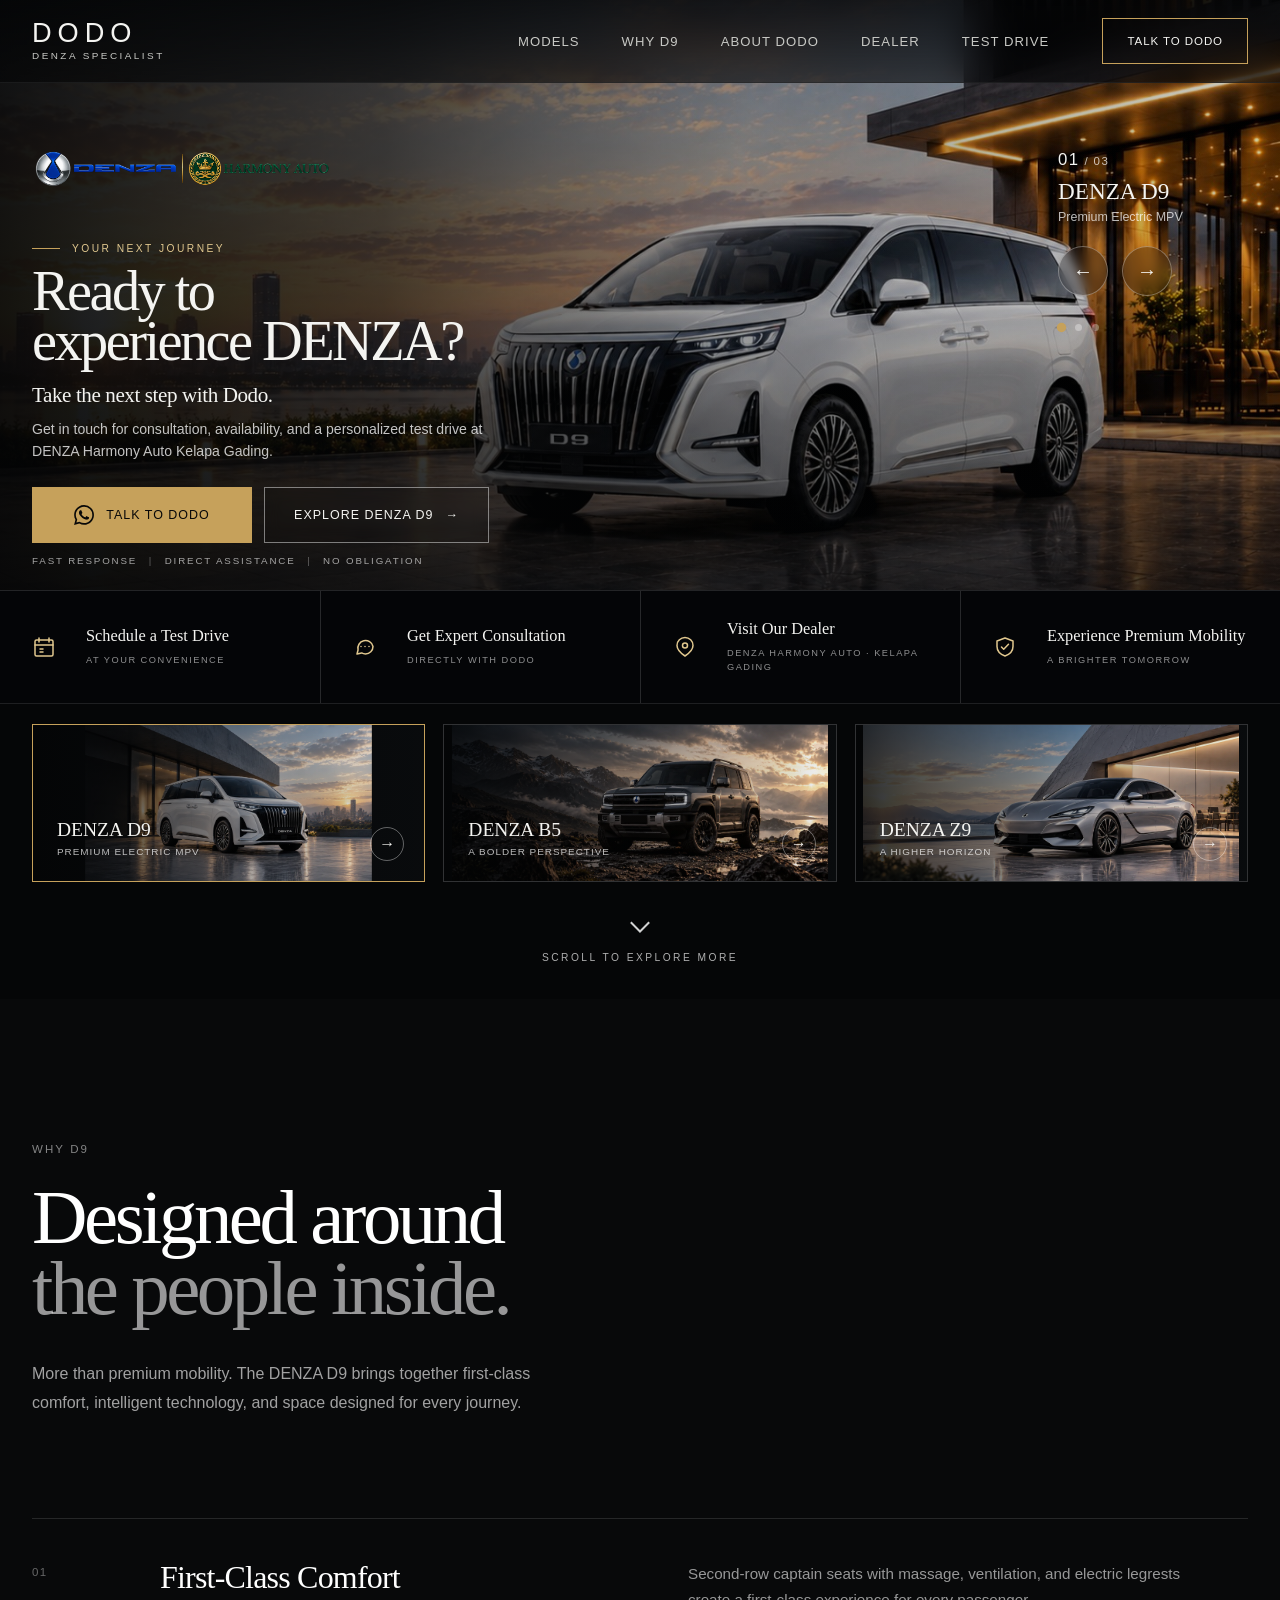
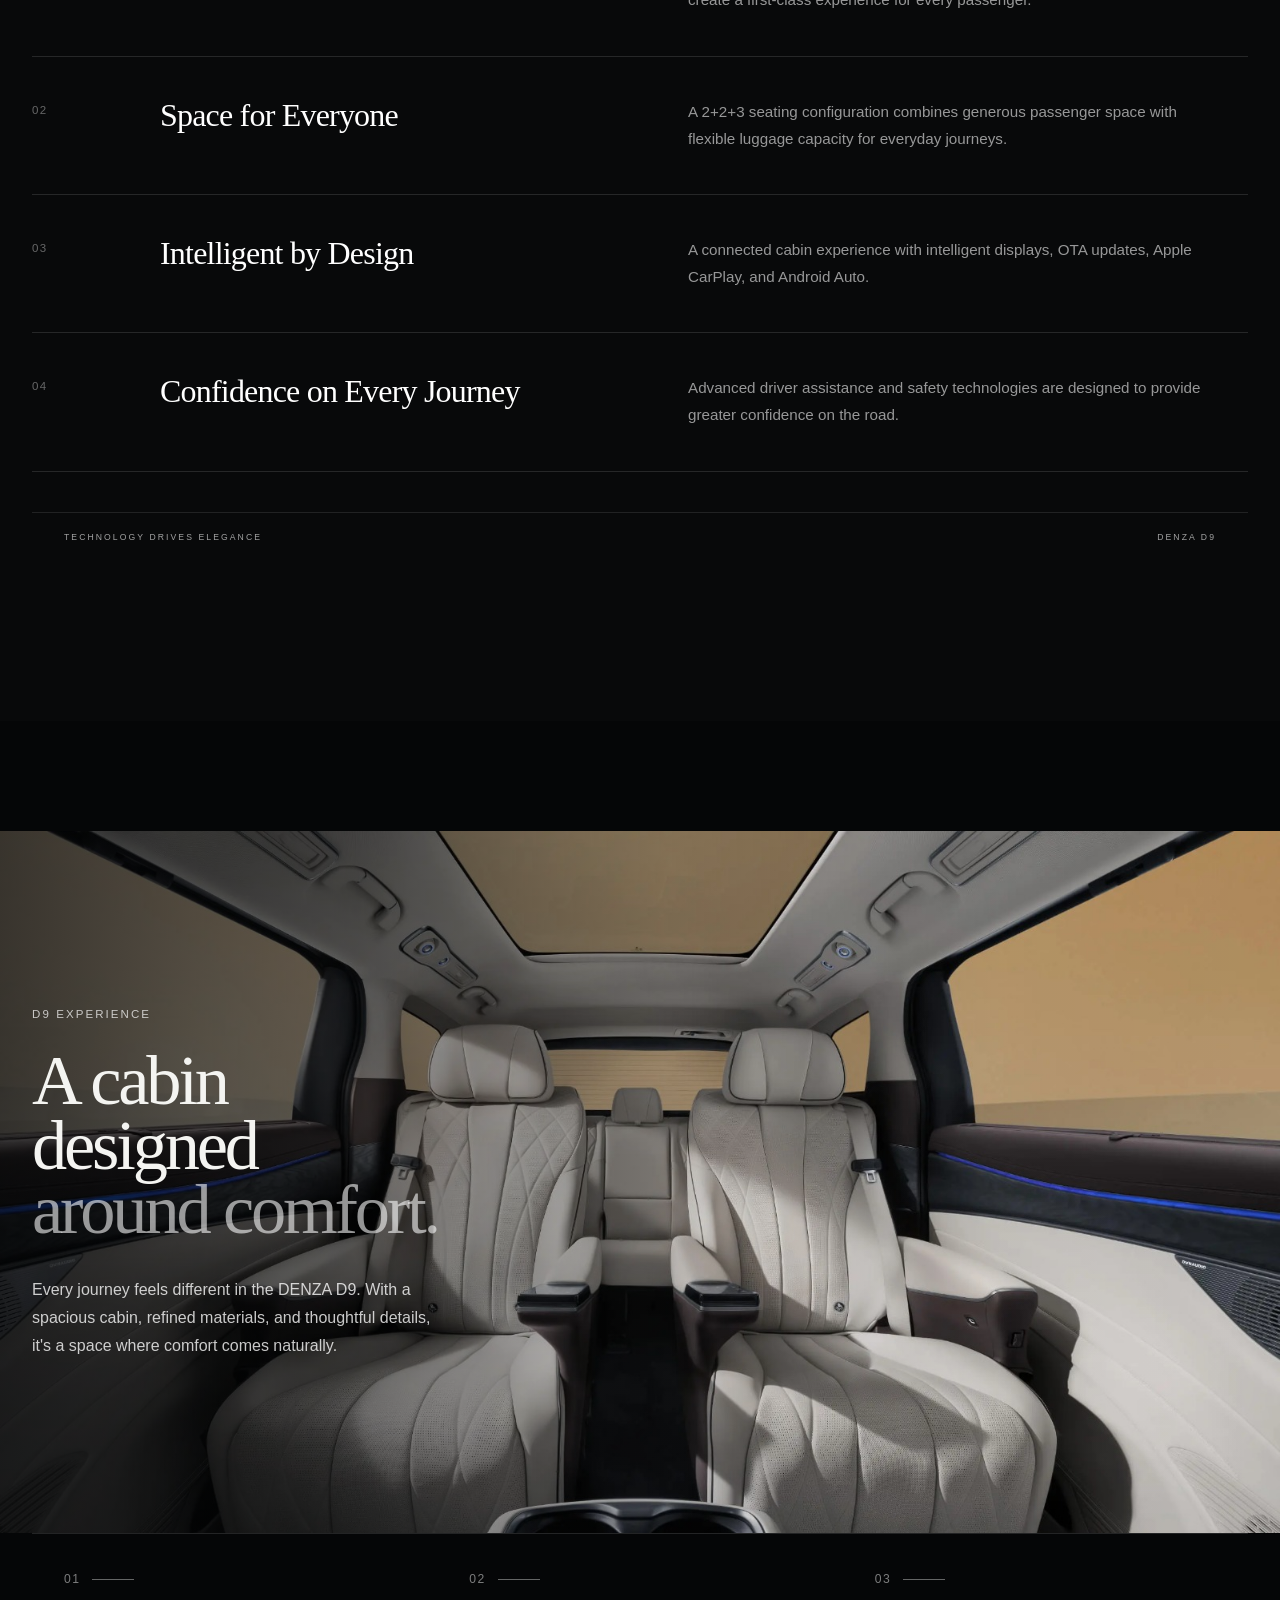
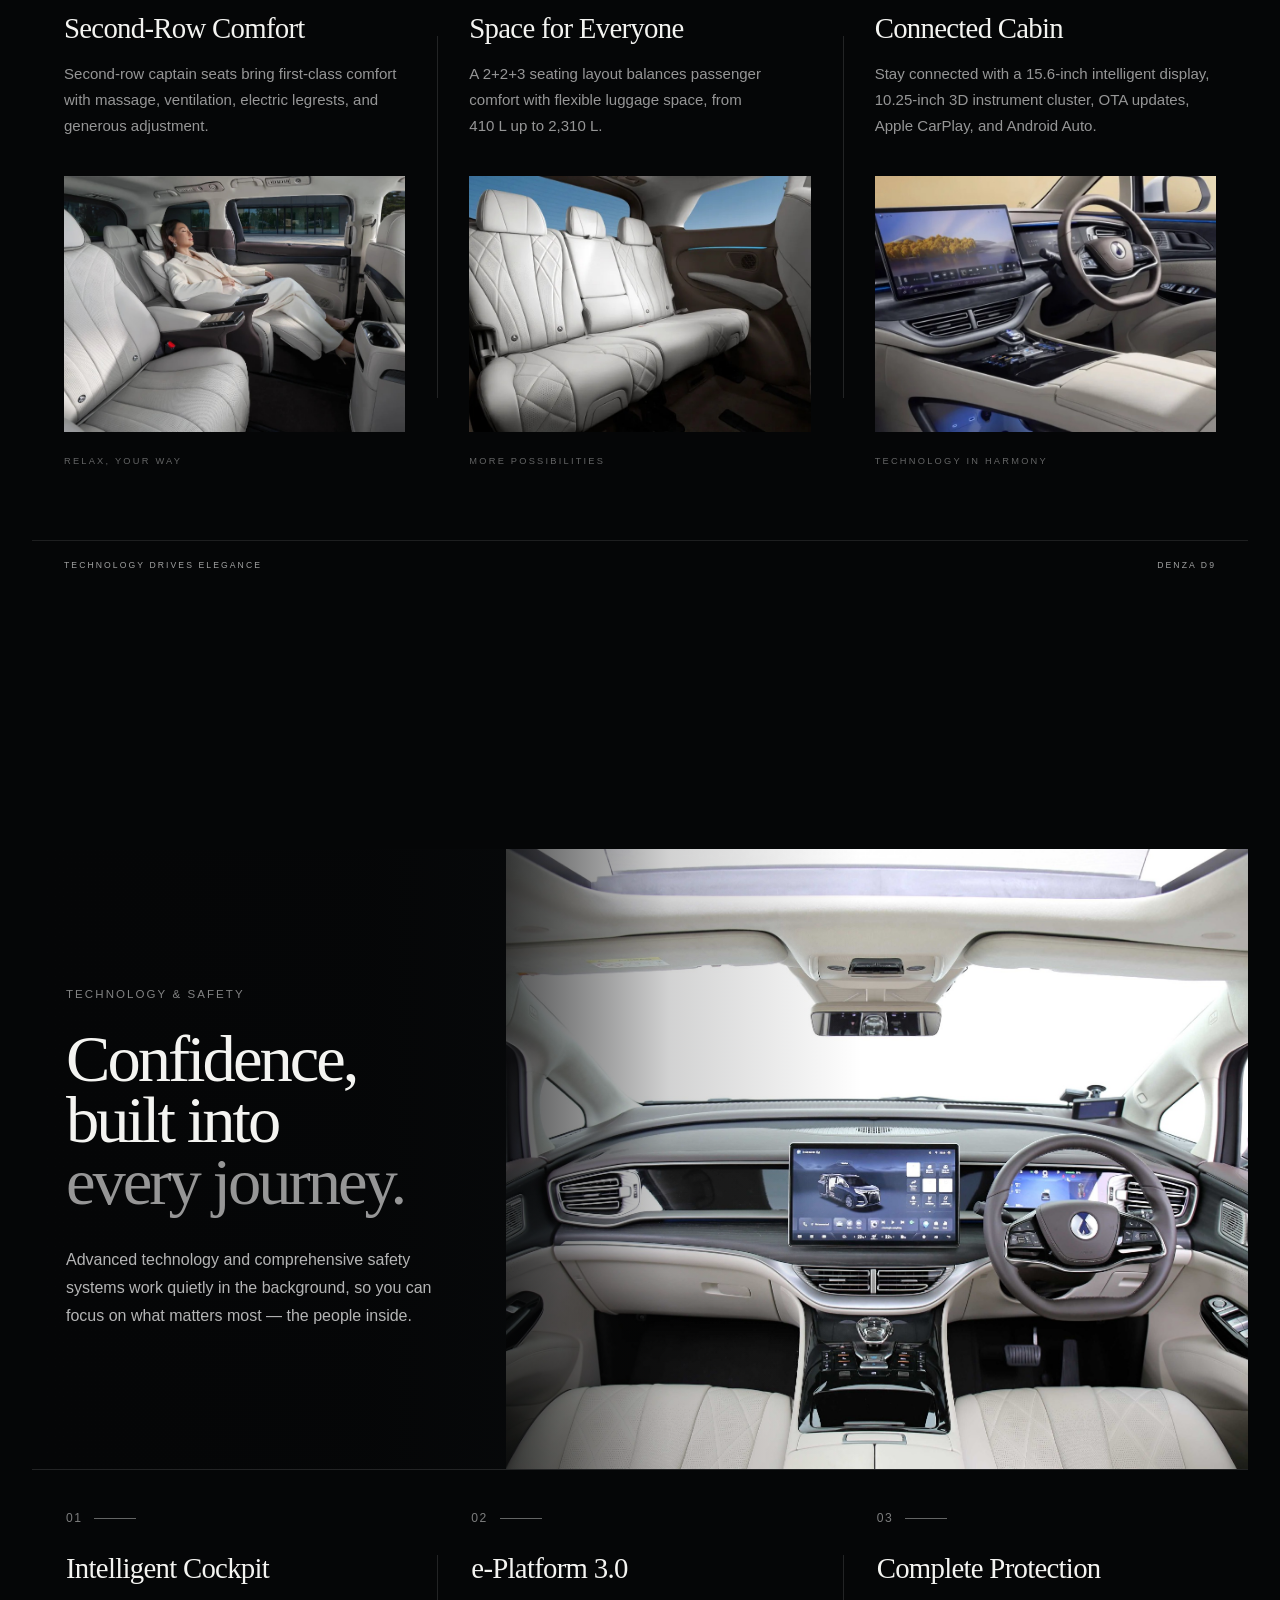
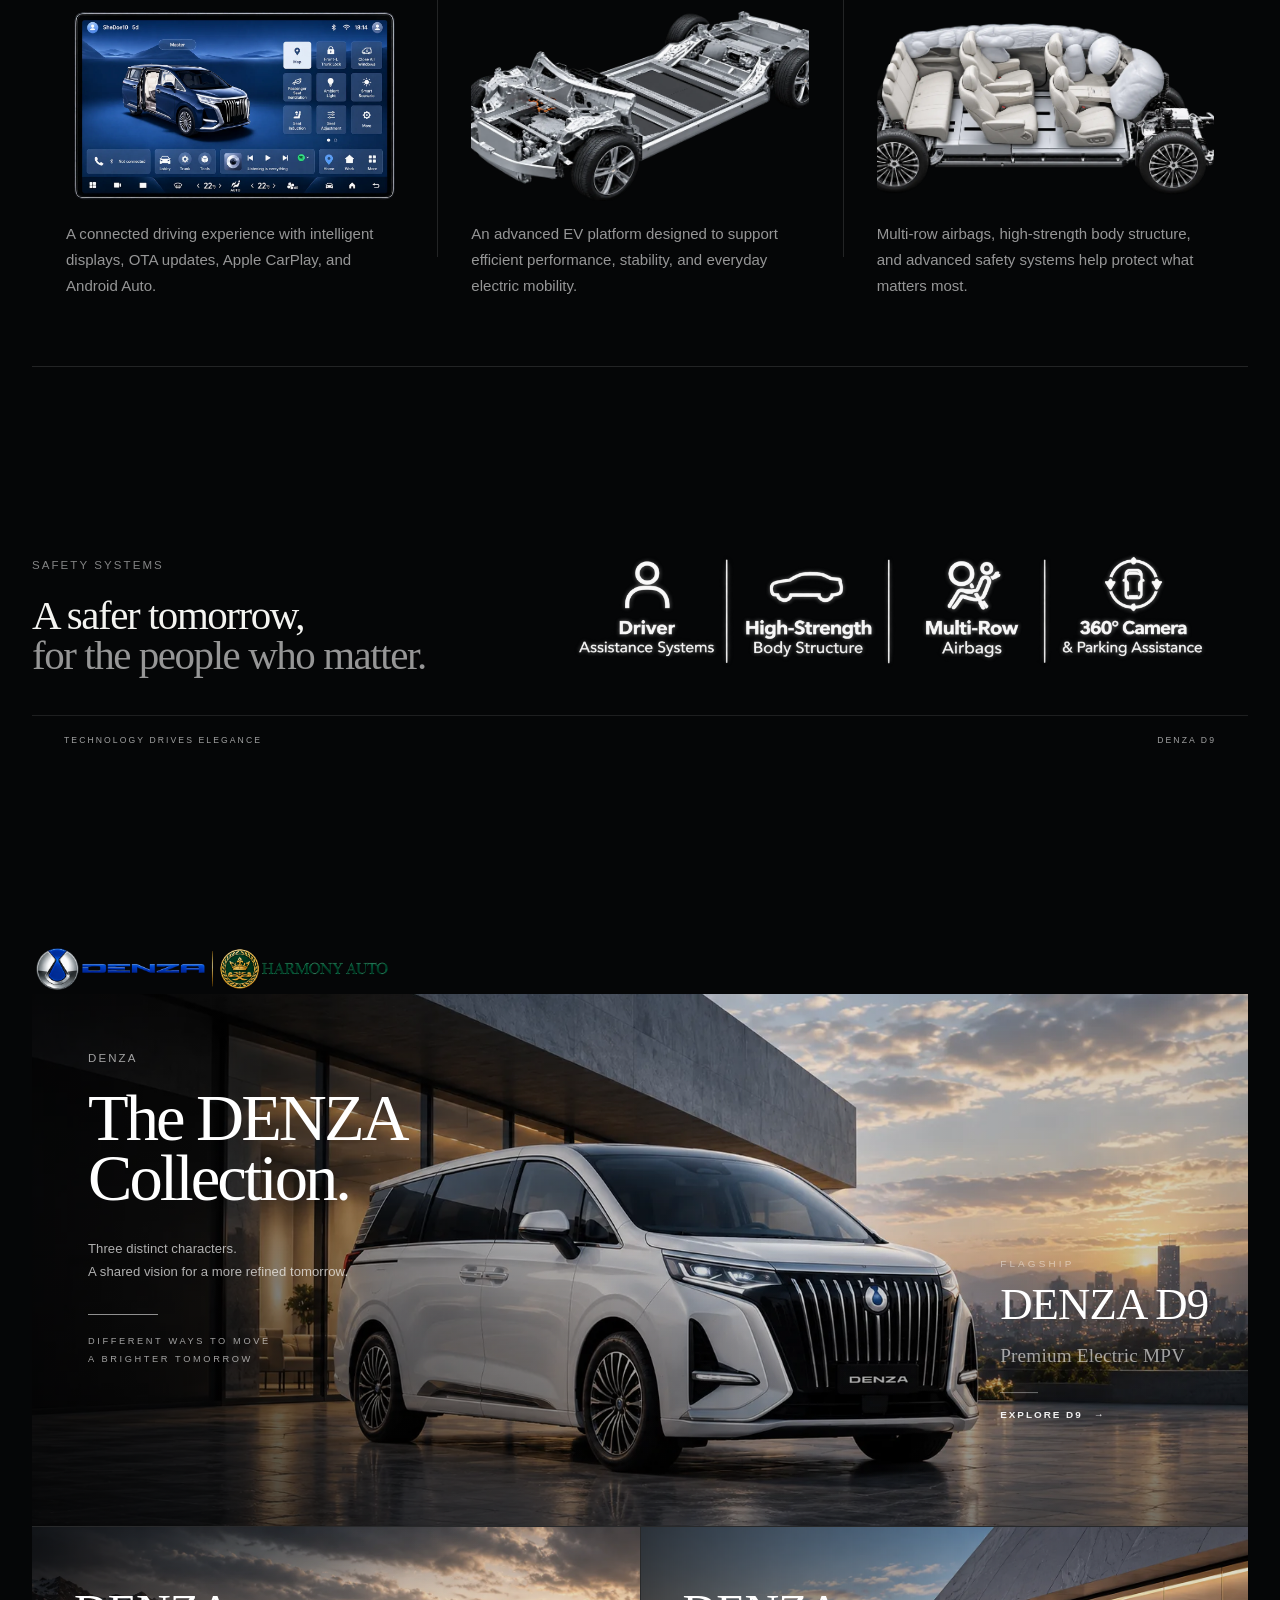
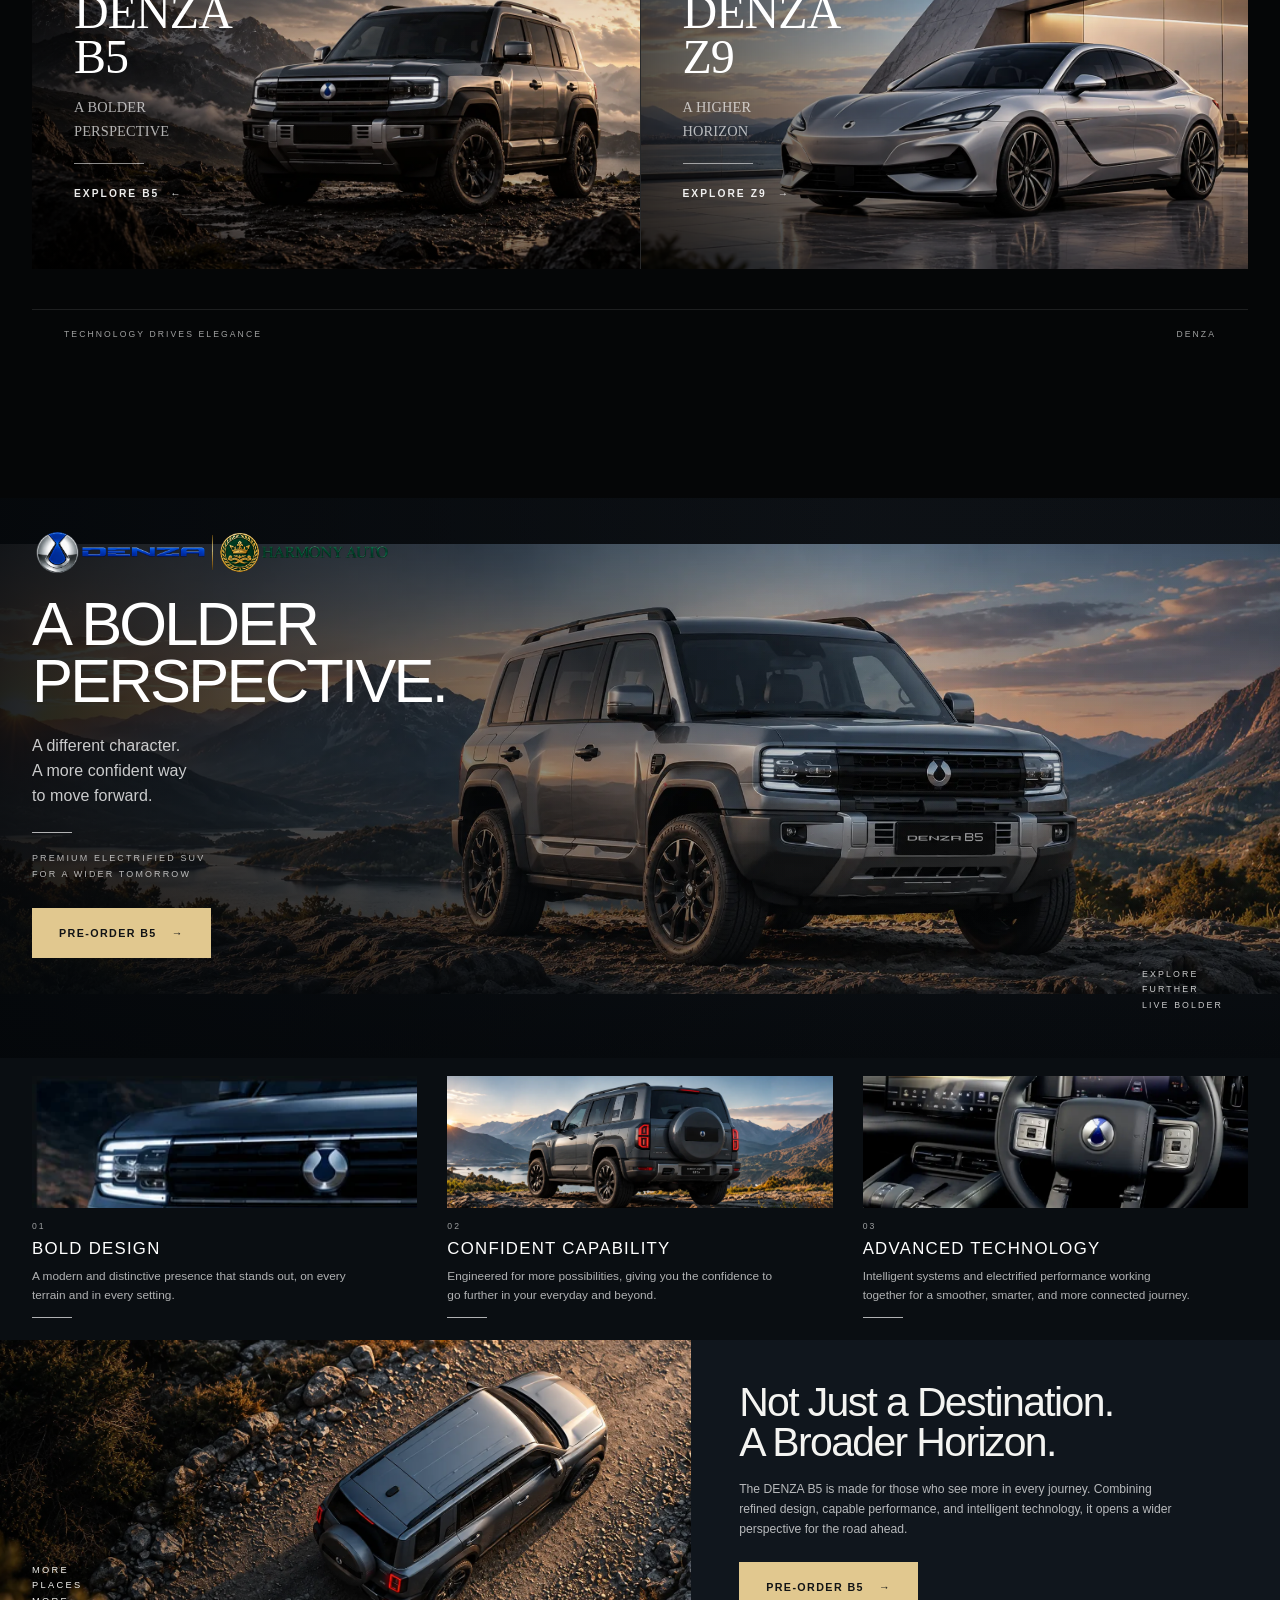
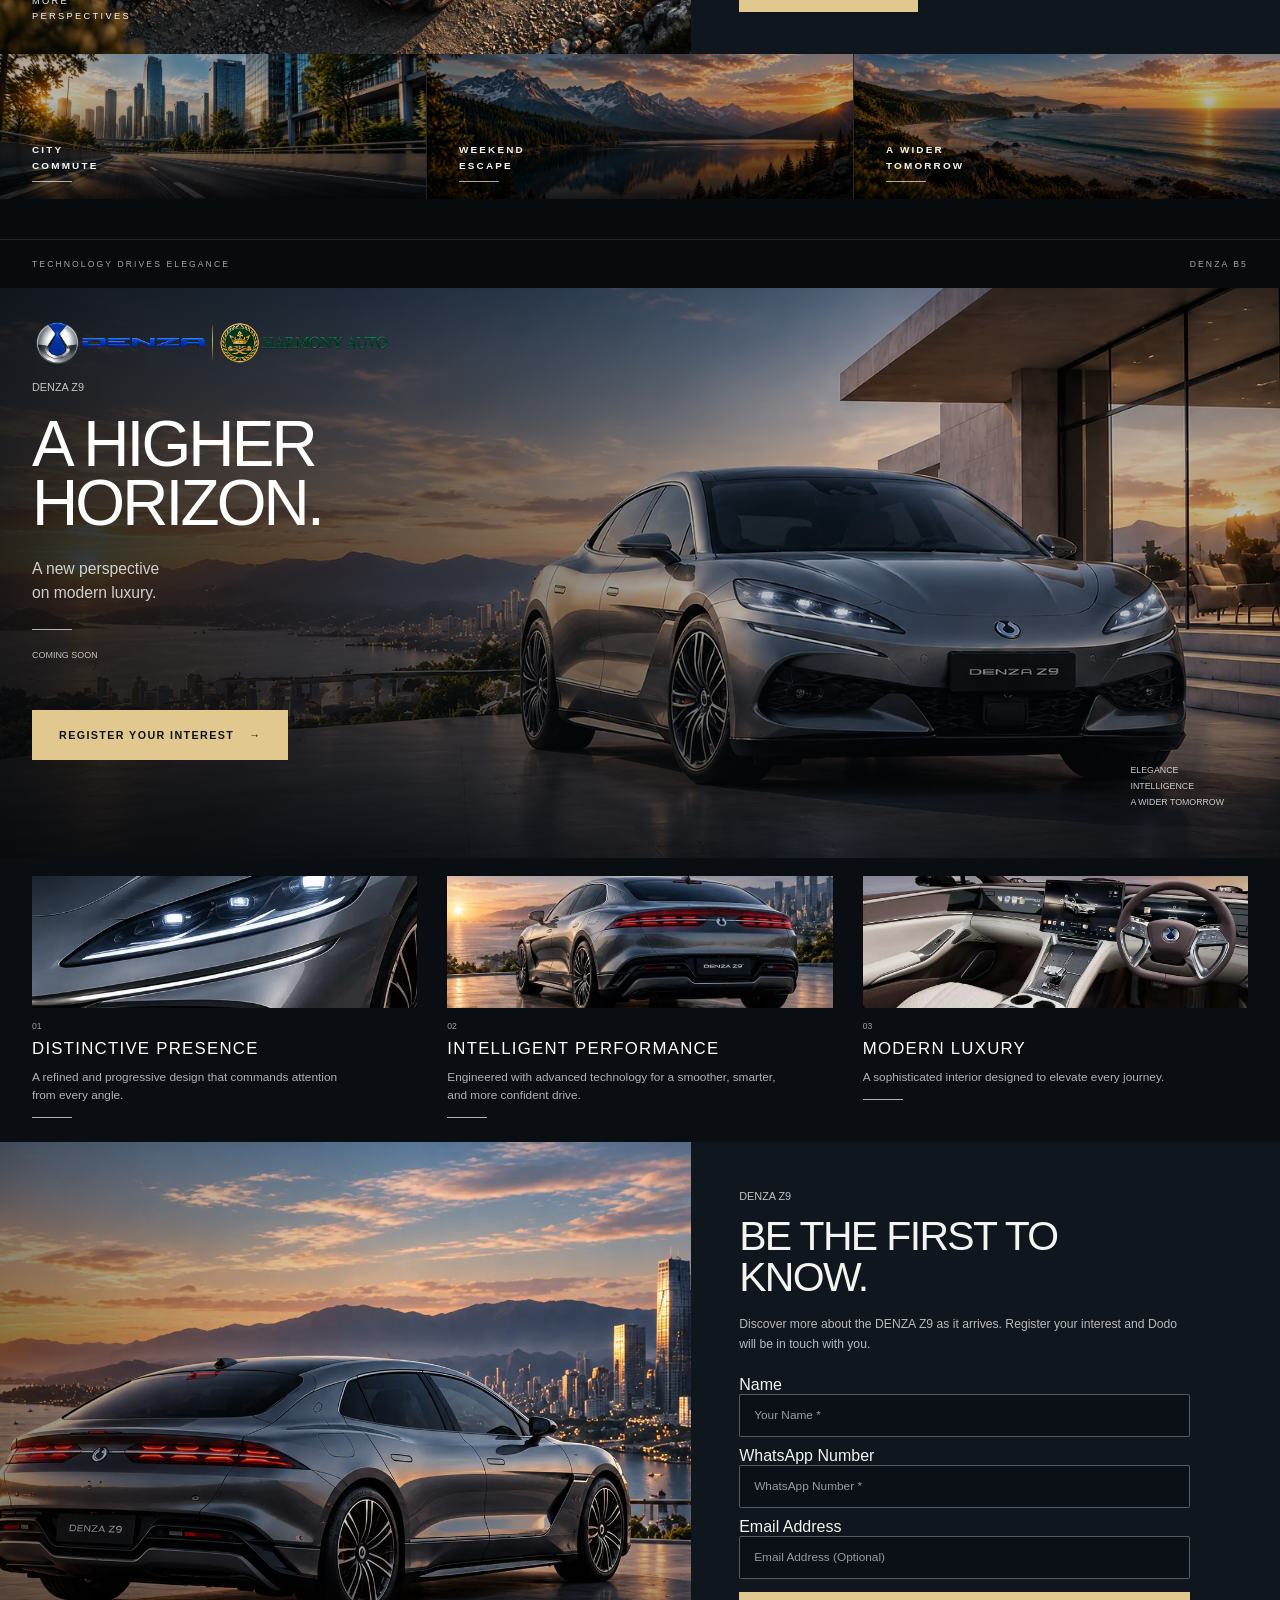
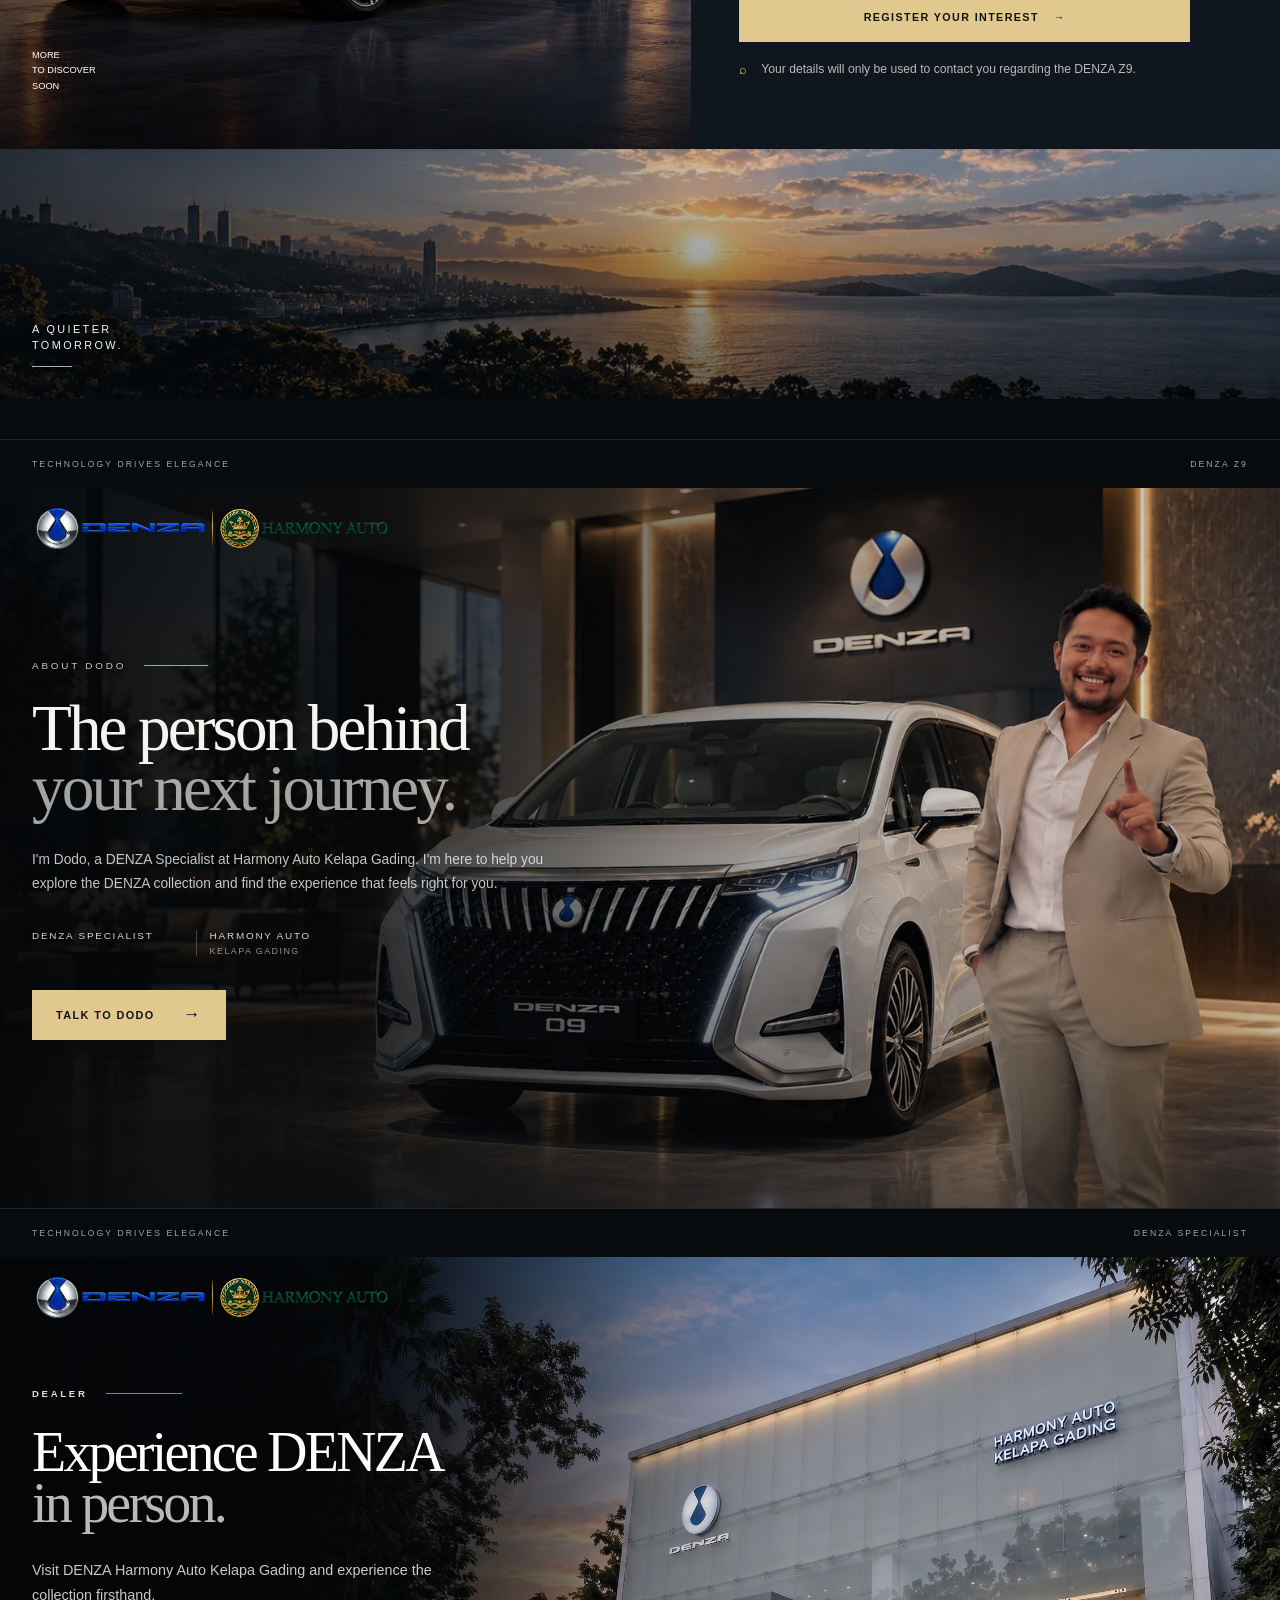
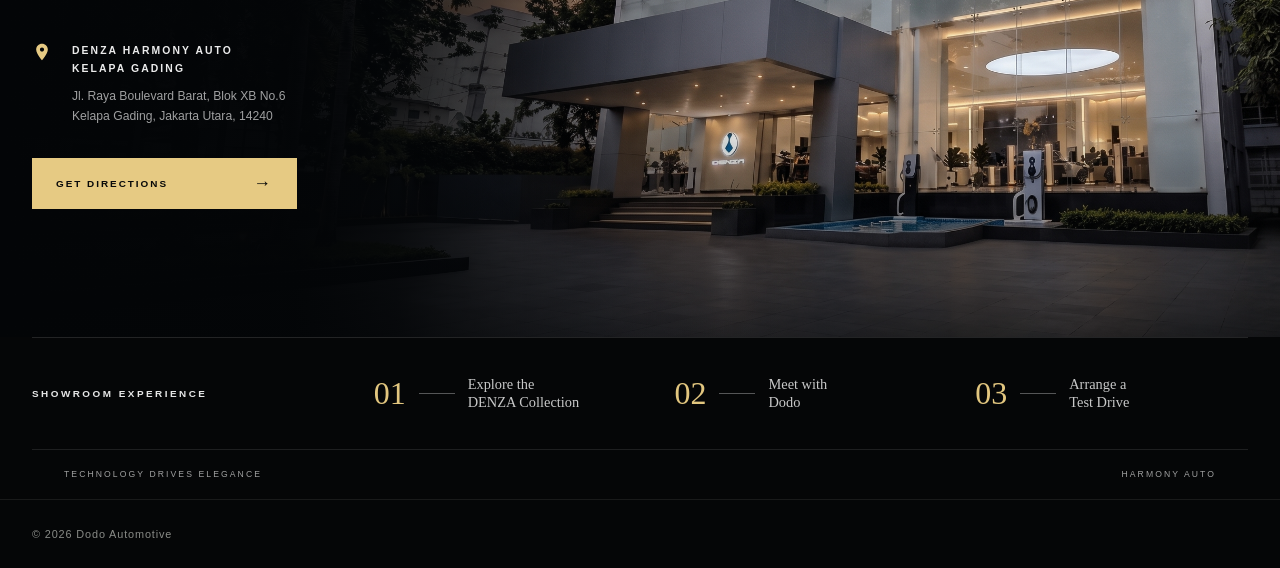
==== index.html @ 977965d4 "Initial Commit" ====
<!doctype html>
<html lang="en">
    <head>
        <meta charset="UTF-8" />
        <meta name="viewport" content="width=1200" scale="0.8" />
        <title>Dodo — DENZA Specialist</title>
        <meta
            name="description"
            content="Discover the DENZA D9 with Dodo, your DENZA specialist at Harmony Auto Kelapa Gading."
        />
        <link rel="stylesheet" href="css/style.css" />
    </head>

    <body>
        <!-- =========================================================
    HEADER
    ========================================================= -->
        <header class="site-header">
            <div class="container nav-wrapper">
                <a href="index.html" class="brand">
                    <span class="brand-name">DODO</span>
                    <span class="brand-role">DENZA SPECIALIST</span>
                </a>

                <nav class="main-nav" id="main-nav">
                    <a href="#models">Models</a>
                    <a href="#why-d9">Why D9</a>
                    <a href="#about-dodo">About Dodo</a>
                    <a href="#dealer">Dealer</a>
                    <a href="#test-drive">Test Drive</a>
                    <a href="#test-drive" class="mobile-nav-cta">Book Test Drive</a>
                </nav>

                <a
                    href="https://wa.me/6288294745477?text=Hi%20Dodo%2C%20I%27d%20like%20to%20learn%20more%20about%20DENZA."
                    class="nav-cta"
                    target="_blank"
                    rel="noopener noreferrer"
                    aria-label="Chat with Dodo on WhatsApp"
                >
                    <span class="nav-cta-label">Talk to Dodo</span>
                    <svg class="nav-cta-whatsapp" viewBox="0 0 24 24" aria-hidden="true">
                        <path
                            d="M20.52 3.48A11.87 11.87 0 0 0 12.05 0C5.5 0 .17 5.33.17 11.88c0 2.09.55 4.13 1.59 5.92L.08 24l6.35-1.66a11.87 11.87 0 0 0 5.62 1.43h.01c6.55 0 11.88-5.33 11.88-11.88 0-3.17-1.23-6.15-3.42-8.41Zm-8.47 18.25h-.01a9.86 9.86 0 0 1-5.03-1.38l-.36-.21-3.77.99 1.01-3.68-.23-.38a9.86 9.86 0 0 1-1.51-5.2C2.15 6.45 6.58 2.02 12.05 2.02c2.65 0 5.14 1.03 7.01 2.9a9.85 9.85 0 0 1 2.91 7.01c0 5.47-4.43 9.8-9.92 9.8Zm5.42-7.37c-.3-.15-1.77-.87-2.04-.97-.27-.1-.47-.15-.67.15-.2.3-.77.97-.95 1.17-.17.2-.35.22-.65.07-.3-.15-1.27-.47-2.42-1.5-.89-.79-1.49-1.76-1.66-2.06-.17-.3-.02-.46.13-.61.13-.13.3-.35.45-.52.15-.17.2-.3.3-.5.1-.2.05-.37-.02-.52-.07-.15-.67-1.62-.92-2.22-.24-.58-.49-.5-.67-.51h-.57c-.2 0-.52.07-.79.37-.27.3-1.04 1.02-1.04 2.49 0 1.47 1.07 2.89 1.22 3.09.15.2 2.1 3.21 5.08 4.5.71.31 1.27.49 1.7.63.71.23 1.36.2 1.87.12.57-.08 1.77-.72 2.02-1.42.25-.7.25-1.3.17-1.42-.07-.12-.27-.2-.57-.35Z"
                        />
                    </svg>
                </a>

                <button
                    class="nav-toggle"
                    type="button"
                    aria-label="Open navigation"
                    aria-controls="main-nav"
                    aria-expanded="false"
                >
                    <span></span>
                    <span></span>
                </button>
            </div>
        </header>

        <main>
            <!-- =========================================================
        PAGE 1 — HOMEPAGE HERO
        ========================================================= -->
            <div class="homepage">
                <section class="hero" aria-label="DENZA model showcase">
                    <div class="hero-stage">
                        <div class="hero-slides" aria-live="polite">
                            <article class="hero-slide is-active" data-model="d9">
                                <img
                                    class="hero-slide-image"
                                    src="assets/images/hero/d9-hero.jpeg"
                                    alt="DENZA D9 luxury electric MPV"
                                />
                            </article>
                            <article class="hero-slide" data-model="b5" aria-hidden="true">
                                <img
                                    class="hero-slide-image"
                                    src="assets/images/denza/lineup/b5-lineup.webp"
                                    alt="DENZA B5"
                                />
                            </article>
                            <article class="hero-slide" data-model="z9" aria-hidden="true">
                                <img
                                    class="hero-slide-image"
                                    src="assets/images/denza/lineup/z9-lineup.webp"
                                    alt="DENZA Z9"
                                />
                            </article>
                        </div>

                        <div class="hero-overlay" aria-hidden="true"></div>

                        <div class="container hero-content">
                            <div class="hero-copy">
                                <div class="hero-brand">
                                    <img
                                        src="assets/images/hero/denza-harmony-logo.png"
                                        alt="DENZA Harmony Auto"
                                    />
                                </div>

                                <span class="hero-eyebrow">YOUR NEXT JOURNEY</span>

                                <h1>Ready to<br />experience DENZA?</h1>

                                <p class="hero-title">Take the next step with Dodo.</p>

                                <p class="hero-description">
                                    Get in touch for consultation, availability, and a personalized
                                    test drive at DENZA Harmony Auto Kelapa Gading.
                                </p>

                                <div class="hero-actions">
                                    <a
                                        href="https://wa.me/6288294745477?text=Hi%20Dodo%2C%20I%27d%20like%20to%20learn%20more%20about%20DENZA."
                                        class="button button-primary hero-talk-button"
                                        target="_blank"
                                        rel="noopener noreferrer"
                                        aria-label="Talk to Dodo on WhatsApp"
                                    >
                                        <svg
                                            class="hero-whatsapp-icon"
                                            viewBox="0 0 24 24"
                                            aria-hidden="true"
                                        >
                                            <path
                                                d="M20.52 3.48A11.87 11.87 0 0 0 12.05 0C5.5 0 .17 5.33.17 11.88c0 2.09.55 4.13 1.59 5.92L.08 24l6.35-1.66a11.87 11.87 0 0 0 5.62 1.43h.01c6.55 0 11.88-5.33 11.88-11.88 0-3.17-1.23-6.15-3.42-8.41Zm-8.47 18.25h-.01a9.86 9.86 0 0 1-5.03-1.38l-.36-.21-3.77.99 1.01-3.68-.23-.38a9.86 9.86 0 0 1-1.51-5.2C2.15 6.45 6.58 2.02 12.05 2.02c2.65 0 5.14 1.03 7.01 2.9a9.85 9.85 0 0 1 2.91 7.01c0 5.47-4.43 9.8-9.92 9.8Zm5.42-7.37c-.3-.15-1.77-.87-2.04-.97-.27-.1-.47-.15-.67.15-.2.3-.77.97-.95 1.17-.17.2-.35.22-.65.07-.3-.15-1.27-.47-2.42-1.5-.89-.79-1.49-1.76-1.66-2.06-.17-.3-.02-.46.13-.61.13-.13.3-.35.45-.52.15-.17.2-.3.3-.5.1-.2.05-.37-.02-.52-.07-.15-.67-1.62-.92-2.22-.24-.58-.49-.5-.67-.51h-.57c-.2 0-.52.07-.79.37-.27.3-1.04 1.02-1.04 2.49 0 1.47 1.07 2.89 1.22 3.09.15.2 2.1 3.21 5.08 4.5.71.31 1.27.49 1.7.63.71.23 1.36.2 1.87.12.57-.08 1.77-.72 2.02-1.42.25-.7.25-1.3.17-1.42-.07-.12-.27-.2-.57-.35Z"
                                            />
                                        </svg>
                                        <span>TALK TO DODO</span>
                                    </a>

                                    <a
                                        class="button button-secondary hero-explore-button"
                                        href="#d9-experience"
                                    >
                                        <span>EXPLORE DENZA D9</span>
                                        <span aria-hidden="true">→</span>
                                    </a>
                                </div>

                                <p class="hero-microcopy">
                                    FAST RESPONSE <span>|</span> DIRECT ASSISTANCE <span>|</span> NO
                                    OBLIGATION
                                </p>
                            </div>

                            <div class="hero-model-control">
                                <div class="hero-model-meta">
                                    <span class="hero-model-number">01</span>
                                    <span>/ 03</span>
                                </div>
                                <strong class="hero-model-name">DENZA D9</strong>
                                <span class="hero-model-positioning">Premium Electric MPV</span>

                                <div class="hero-arrow-controls">
                                    <button
                                        class="hero-arrow hero-prev"
                                        type="button"
                                        aria-label="Previous DENZA model"
                                    >
                                        ←
                                    </button>
                                    <button
                                        class="hero-arrow hero-next"
                                        type="button"
                                        aria-label="Next DENZA model"
                                    >
                                        →
                                    </button>
                                </div>

                                <div
                                    class="hero-pagination"
                                    role="tablist"
                                    aria-label="DENZA models"
                                >
                                    <button
                                        class="hero-dot is-active"
                                        type="button"
                                        role="tab"
                                        aria-label="Show DENZA D9"
                                        aria-selected="true"
                                    ></button>
                                    <button
                                        class="hero-dot"
                                        type="button"
                                        role="tab"
                                        aria-label="Show DENZA B5"
                                        aria-selected="false"
                                    ></button>
                                    <button
                                        class="hero-dot"
                                        type="button"
                                        role="tab"
                                        aria-label="Show DENZA Z9"
                                        aria-selected="false"
                                    ></button>
                                </div>
                            </div>
                        </div>
                    </div>

                    <div class="hero-feature-strip">
                        <a class="hero-feature" href="#test-drive">
                            <span class="hero-feature-icon" aria-hidden="true"
                                ><svg viewBox="0 0 24 24">
                                    <rect x="3" y="5" width="18" height="16" rx="1.5"></rect>
                                    <path d="M7 3v4M17 3v4M3 10h18M8 14h3M8 17h3"></path></svg
                            ></span>
                            <span class="hero-feature-copy">
                                <strong>Schedule a Test Drive</strong>
                                <small>AT YOUR CONVENIENCE</small>
                            </span>
                        </a>
                        <a class="hero-feature" href="#about-dodo">
                            <span class="hero-feature-icon" aria-hidden="true"
                                ><svg viewBox="0 0 24 24">
                                    <path
                                        d="M20 11.5a7.5 7.5 0 0 1-7.5 7.5c-1.4 0-2.72-.38-3.85-1.05L4 19l1.05-3.95A7.5 7.5 0 1 1 20 11.5Z"
                                    ></path>
                                    <path d="M8 11.5h.01M12 11.5h.01M16 11.5h.01"></path></svg
                            ></span>
                            <span class="hero-feature-copy">
                                <strong>Get Expert Consultation</strong>
                                <small>DIRECTLY WITH DODO</small>
                            </span>
                        </a>
                        <a class="hero-feature" href="#dealer">
                            <span class="hero-feature-icon" aria-hidden="true"
                                ><svg viewBox="0 0 24 24">
                                    <path
                                        d="M20 10.5c0 5.2-8 10.5-8 10.5S4 15.7 4 10.5a8 8 0 1 1 16 0Z"
                                    ></path>
                                    <circle cx="12" cy="10.5" r="2.5"></circle></svg
                            ></span>
                            <span class="hero-feature-copy">
                                <strong>Visit Our Dealer</strong>
                                <small>DENZA HARMONY AUTO · KELAPA GADING</small>
                            </span>
                        </a>
                        <a class="hero-feature" href="#models">
                            <span class="hero-feature-icon" aria-hidden="true"
                                ><svg viewBox="0 0 24 24">
                                    <path
                                        d="M12 3 20 6v5.5c0 4.5-3.1 7.7-8 9.5-4.9-1.8-8-5-8-9.5V6l8-3Z"
                                    ></path>
                                    <path d="m8.5 12 2.2 2.2 4.8-5"></path></svg
                            ></span>
                            <span class="hero-feature-copy">
                                <strong>Experience Premium Mobility</strong>
                                <small>A BRIGHTER TOMORROW</small>
                            </span>
                        </a>
                    </div>

                    <div class="container hero-model-selector" aria-label="DENZA model selector">
                        <button
                            class="hero-model-card hero-model-card--d9 is-active"
                            type="button"
                            data-model-target="d9"
                            aria-pressed="true"
                        >
                            <img
                                src="assets/images/denza/lineup/d9-lineup.webp"
                                alt="DENZA D9"
                                loading="eager"
                            />
                            <span class="hero-model-card-copy">
                                <strong>DENZA D9</strong>
                                <small>Premium Electric MPV</small>
                            </span>
                            <span class="hero-model-card-arrow" aria-hidden="true">→</span>
                        </button>
                        <button
                            class="hero-model-card hero-model-card--b5"
                            type="button"
                            data-model-target="b5"
                            aria-pressed="false"
                        >
                            <img
                                src="assets/images/denza/lineup/b5-lineup.webp"
                                alt="DENZA B5"
                                loading="eager"
                            />
                            <span class="hero-model-card-copy">
                                <strong>DENZA B5</strong>
                                <small>A Bolder Perspective</small>
                            </span>
                            <span class="hero-model-card-arrow" aria-hidden="true">→</span>
                        </button>
                        <button
                            class="hero-model-card hero-model-card--z9"
                            type="button"
                            data-model-target="z9"
                            aria-pressed="false"
                        >
                            <img
                                src="assets/images/denza/lineup/z9-lineup.webp"
                                alt="DENZA Z9"
                                loading="eager"
                            />
                            <span class="hero-model-card-copy">
                                <strong>DENZA Z9</strong>
                                <small>A Higher Horizon</small>
                            </span>
                            <span class="hero-model-card-arrow" aria-hidden="true">→</span>
                        </button>
                    </div>

                    <a
                        href="#models"
                        class="scroll-indicator hero-scroll-indicator"
                        aria-label="Scroll to DENZA models"
                    >
                        <span class="scroll-icon"></span>
                        <span>SCROLL TO EXPLORE MORE</span>
                    </a>
                </section>

                <!-- =========================================================
        PAGE 2 — EXISTING CONTENT BEGINS HERE
        DO NOT MODIFY
        ========================================================= -->
            </div>

            <!-- =========================================================
        WHY D9 SECTION
        ========================================================= -->
            <section class="why-d9-section" id="why-d9">
                <div class="container">
                    <div class="why-d9-intro">
                        <span class="section-eyebrow">WHY D9</span>
                        <h2>
                            Designed around
                            <span>the people inside.</span>
                        </h2>
                        <p>
                            More than premium mobility. The DENZA D9 brings together first-class
                            comfort, intelligent technology, and space designed for every journey.
                        </p>
                    </div>

                    <div class="why-d9-list">
                        <article class="why-d9-item">
                            <span class="why-d9-number">01</span>
                            <div class="why-d9-content">
                                <h3>First-Class Comfort</h3>
                                <p>
                                    Second-row captain seats with massage, ventilation, and electric
                                    legrests create a first-class experience for every passenger.
                                </p>
                            </div>
                        </article>

                        <article class="why-d9-item">
                            <span class="why-d9-number">02</span>
                            <div class="why-d9-content">
                                <h3>Space for Everyone</h3>
                                <p>
                                    A 2+2+3 seating configuration combines generous passenger space
                                    with flexible luggage capacity for everyday journeys.
                                </p>
                            </div>
                        </article>

                        <article class="why-d9-item">
                            <span class="why-d9-number">03</span>
                            <div class="why-d9-content">
                                <h3>Intelligent by Design</h3>
                                <p>
                                    A connected cabin experience with intelligent displays, OTA
                                    updates, Apple CarPlay, and Android Auto.
                                </p>
                            </div>
                        </article>

                        <article class="why-d9-item">
                            <span class="why-d9-number">04</span>
                            <div class="why-d9-content">
                                <h3>Confidence on Every Journey</h3>
                                <p>
                                    Advanced driver assistance and safety technologies are designed
                                    to provide greater confidence on the road.
                                </p>
                            </div>
                        </article>
                    </div>

                    <div class="model-footer-line">
                        <span>Technology drives elegance</span>
                        <span>DENZA D9</span>
                    </div>
                </div>
            </section>

            <!-- =========================================================
        D9 EXPERIENCE
        ========================================================= -->
            <section class="d9-experience-section" id="d9-experience">
                <div class="container">
                    <figure class="d9-experience-hero">
                        <img
                            src="assets/images/denza/d9-interior.jpg"
                            alt="DENZA D9 interior with premium second-row captain seats and panoramic roof"
                        />
                        <div class="d9-experience-hero-overlay"></div>
                        <figcaption class="d9-experience-hero-content">
                            <span class="section-eyebrow">D9 EXPERIENCE</span>
                            <h2>
                                A cabin designed
                                <span>around comfort.</span>
                            </h2>
                            <p>
                                Every journey feels different in the DENZA D9. With a spacious
                                cabin, refined materials, and thoughtful details, it's a space where
                                comfort comes naturally.
                            </p>
                        </figcaption>
                    </figure>

                    <div class="d9-experience-features">
                        <article class="d9-experience-feature">
                            <span class="d9-experience-number">01</span>
                            <div class="d9-experience-feature-copy">
                                <h3>Second-Row Comfort</h3>
                                <p>
                                    Second-row captain seats bring first-class comfort with massage,
                                    ventilation, electric legrests, and generous adjustment.
                                </p>
                            </div>
                            <figure class="d9-experience-feature-image">
                                <img
                                    src="assets/images/denza/d9-comfort.jpg"
                                    alt="DENZA D9 captain seat"
                                    loading="lazy"
                                />
                            </figure>
                            <span class="d9-experience-note">RELAX, YOUR WAY</span>
                        </article>

                        <article class="d9-experience-feature">
                            <span class="d9-experience-number">02</span>
                            <div class="d9-experience-feature-copy">
                                <h3>Space for Everyone</h3>
                                <p>
                                    A 2+2+3 seating layout balances passenger comfort with flexible
                                    luggage space, from
                                    <span class="nowrap">410 L up to 2,310 L</span>.
                                </p>
                            </div>
                            <figure class="d9-experience-feature-image">
                                <img
                                    src="assets/images/denza/d9-space.jpg"
                                    alt="DENZA D9 cabin and rear seating space"
                                    loading="lazy"
                                />
                            </figure>
                            <span class="d9-experience-note">MORE POSSIBILITIES</span>
                        </article>

                        <article class="d9-experience-feature">
                            <span class="d9-experience-number">03</span>
                            <div class="d9-experience-feature-copy">
                                <h3>Connected Cabin</h3>
                                <p>
                                    Stay connected with a 15.6-inch intelligent display, 10.25-inch
                                    3D instrument cluster, OTA updates, Apple CarPlay, and Android
                                    Auto.
                                </p>
                            </div>
                            <figure class="d9-experience-feature-image">
                                <img
                                    src="assets/images/denza/d9-dashboard.png"
                                    alt="DENZA D9 cockpit with intelligent display"
                                    loading="lazy"
                                />
                            </figure>
                            <span class="d9-experience-note">TECHNOLOGY IN HARMONY</span>
                        </article>
                    </div>

                    <div class="d9-experience-slider-indicator" aria-label="D9 Experience slides">
                        <button
                            type="button"
                            class="d9-experience-dot is-active"
                            aria-label="Show slide 1"
                            aria-current="true"
                        ></button>
                        <button
                            type="button"
                            class="d9-experience-dot"
                            aria-label="Show slide 2"
                        ></button>
                        <button
                            type="button"
                            class="d9-experience-dot"
                            aria-label="Show slide 3"
                        ></button>
                    </div>

                    <div class="model-footer-line">
                        <span>Technology drives elegance</span>
                        <span>DENZA D9</span>
                    </div>
                </div>
            </section>

            <!-- =========================================================
        TECHNOLOGY & SAFETY
        ========================================================= -->
            <section class="technology-safety-section" id="technology-safety">
                <div class="container">
                    <!-- Hero -->
                    <div class="technology-safety-hero">
                        <div class="technology-safety-copy">
                            <span class="section-eyebrow">TECHNOLOGY &amp; SAFETY</span>
                            <h2>
                                Confidence, built into
                                <span>every journey.</span>
                            </h2>
                            <p>
                                Advanced technology and comprehensive safety systems work quietly in
                                the background, so you can focus on what matters most — the people
                                inside.
                            </p>
                        </div>

                        <figure class="technology-safety-image">
                            <img
                                src="assets/images/denza/d9-cockpit.jpg"
                                alt="DENZA D9 cockpit with intelligent displays"
                                loading="lazy"
                            />
                        </figure>
                    </div>

                    <!-- Technology Pillars -->
                    <div class="technology-safety-pillars">
                        <article class="technology-safety-pillar">
                            <span class="technology-safety-number">01</span>
                            <h3>Intelligent Cockpit</h3>
                            <figure class="technology-safety-pillar-image">
                                <img
                                    src="assets/images/denza/d9-intelegent-cockpit.webp"
                                    alt="DENZA D9 intelligent cockpit"
                                    loading="lazy"
                                />
                            </figure>
                            <p>
                                A connected driving experience with intelligent displays, OTA
                                updates, Apple CarPlay, and Android Auto.
                            </p>
                        </article>

                        <article class="technology-safety-pillar">
                            <span class="technology-safety-number">02</span>
                            <h3>e-Platform 3.0</h3>
                            <figure class="technology-safety-pillar-image">
                                <img
                                    src="assets/images/denza/d9-eplatform.webp"
                                    alt="DENZA D9 e-Platform 3.0"
                                    loading="lazy"
                                />
                            </figure>
                            <p>
                                An advanced EV platform designed to support efficient performance,
                                stability, and everyday electric mobility.
                            </p>
                        </article>

                        <article class="technology-safety-pillar">
                            <span class="technology-safety-number">03</span>
                            <h3>Complete Protection</h3>
                            <figure class="technology-safety-pillar-image">
                                <img
                                    src="assets/images/denza/d9-airbag.webp"
                                    alt="DENZA D9 airbag protection system"
                                    loading="lazy"
                                />
                            </figure>
                            <p>
                                Multi-row airbags, high-strength body structure, and advanced safety
                                systems help protect what matters most.
                            </p>
                        </article>
                    </div>

                    <!-- Safety Systems -->
                    <div class="technology-safety-systems">
                        <div class="technology-safety-systems-intro">
                            <span class="section-eyebrow">SAFETY SYSTEMS</span>
                            <h3>
                                A safer tomorrow,
                                <span>for the people who matter.</span>
                            </h3>
                        </div>

                        <div class="safety-systems-visual">
                            <img
                                src="assets/images/denza/d9-safety-systems.webp"
                                alt="DENZA D9 safety systems"
                            />
                        </div>
                    </div>

                    <div class="model-footer-line">
                        <span>Technology drives elegance</span>
                        <span>DENZA D9</span>
                    </div>
                </div>
            </section>

            <!-- =========================================================
        DENZA LINEUP
        ========================================================= -->
            <section class="denza-lineup-section" id="models">
                <div class="section-brand-logo section-brand-logo--rail">
                    <img
                        src="assets/images/denza/denza-harmony-logo.png"
                        alt="DENZA Harmony Auto"
                        loading="lazy"
                    />
                </div>

                <div class="container">
                    <div class="denza-lineup-intro">
                        <span class="section-eyebrow">DENZA</span>
                        <h2>
                            The DENZA
                            <span>Collection.</span>
                        </h2>
                        <p>
                            Three distinct characters.<br />
                            A shared vision for a more refined tomorrow.
                        </p>
                        <div class="denza-lineup-intro-line"></div>
                        <span class="denza-lineup-intro-note">
                            DIFFERENT WAYS TO MOVE<br />
                            A BRIGHTER TOMORROW
                        </span>
                    </div>

                    <div class="denza-lineup-grid">
                        <!-- D9 -->
                        <article class="denza-lineup-card denza-lineup-card--d9">
                            <figure class="denza-lineup-image">
                                <img
                                    src="assets/images/denza/lineup/d9-lineup.webp"
                                    alt="DENZA D9"
                                    loading="lazy"
                                />
                            </figure>
                            <div class="denza-lineup-content">
                                <span class="denza-lineup-number">FLAGSHIP</span>
                                <h3>DENZA D9</h3>
                                <p class="denza-lineup-model-type">Premium Electric MPV</p>
                                <div class="denza-lineup-content-line"></div>
                                <a href="#d9-experience" class="denza-lineup-link">
                                    Explore D9
                                    <span aria-hidden="true">→</span>
                                </a>
                            </div>
                        </article>

                        <!-- B5 -->
                        <article class="denza-lineup-card denza-lineup-card--b5">
                            <figure class="denza-lineup-image">
                                <img
                                    src="assets/images/denza/lineup/b5-lineup.webp"
                                    alt="DENZA B5"
                                    loading="lazy"
                                />
                            </figure>
                            <div class="denza-lineup-content">
                                <h3>DENZA B5</h3>
                                <p>A Bolder Perspective</p>
                                <div class="denza-lineup-content-line"></div>
                                <a href="#b5" class="denza-lineup-link">
                                    Explore B5
                                    <span aria-hidden="true">←</span>
                                </a>
                            </div>
                        </article>

                        <!-- Z9 -->
                        <article class="denza-lineup-card denza-lineup-card--z9">
                            <figure class="denza-lineup-image">
                                <img
                                    src="assets/images/denza/lineup/z9-lineup.webp"
                                    alt="DENZA Z9"
                                    loading="lazy"
                                />
                            </figure>
                            <div class="denza-lineup-content">
                                <h3>DENZA Z9</h3>
                                <p>A Higher Horizon</p>
                                <div class="denza-lineup-content-line"></div>
                                <a href="#z9" class="denza-lineup-link">
                                    Explore Z9
                                    <span aria-hidden="true">→</span>
                                </a>
                            </div>
                        </article>
                    </div>

                    <div class="model-footer-line">
                        <span>Technology drives elegance</span>
                        <span>DENZA</span>
                    </div>
                </div>
            </section>

            <!-- =========================================================
        DENZA B5 EXPERIENCE
        ========================================================= -->
            <section class="denza-b5-section" id="b5">
                <div class="section-brand-logo section-brand-logo--rail">
                    <img
                        src="assets/images/denza/denza-harmony-logo.png"
                        alt="DENZA Harmony Auto"
                        loading="lazy"
                    />
                </div>

                <div class="denza-b5-hero">
                    <img
                        src="assets/images/denza/b5/b5-hero.webp"
                        alt="DENZA B5 on rugged terrain"
                        loading="lazy"
                    />
                    <div class="denza-b5-hero-overlay"></div>
                    <div class="container denza-b5-hero-inner">
                        <div class="denza-b5-hero-copy">
                            <span class="denza-b5-eyebrow">DENZA B5</span>
                            <h2>A BOLDER<br />PERSPECTIVE.</h2>
                            <p>
                                A different character.<br />A more confident way<br />to move
                                forward.
                            </p>
                            <div class="denza-b5-rule"></div>
                            <span class="denza-b5-note"
                                >PREMIUM ELECTRIFIED SUV<br />FOR A WIDER TOMORROW</span
                            >
                            <div class="denza-b5-actions">
                                <a
                                    href="https://wa.me/6288294745477?text=Hi%20Dodo%2C%20I%27m%20interested%20in%20the%20DENZA%20B5%20and%20would%20like%20to%20know%20more%20about%20the%20pre-order."
                                    class="denza-b5-button"
                                    target="_blank"
                                    rel="noopener noreferrer"
                                    >PRE-ORDER B5 <span aria-hidden="true">→</span></a
                                >
                            </div>
                        </div>
                        <span class="denza-b5-hero-side-note"
                            >EXPLORE<br />FURTHER<br />LIVE BOLDER</span
                        >
                    </div>
                </div>

                <div class="denza-b5-highlights" id="b5-highlights">
                    <div class="container">
                        <div class="denza-b5-highlight-grid">
                            <article class="denza-b5-highlight">
                                <figure>
                                    <img
                                        src="assets/images/denza/b5/b5-design.webp"
                                        alt="DENZA B5 front design detail"
                                        loading="lazy"
                                    />
                                </figure>
                                <span class="denza-b5-index">01</span>
                                <h3>BOLD DESIGN</h3>
                                <p>
                                    A modern and distinctive presence that stands out, on every
                                    terrain and in every setting.
                                </p>
                                <div class="denza-b5-small-rule"></div>
                            </article>
                            <article class="denza-b5-highlight">
                                <figure>
                                    <img
                                        src="assets/images/denza/b5/b5-capability.webp"
                                        alt="DENZA B5 rear three-quarter view"
                                        loading="lazy"
                                    />
                                </figure>
                                <span class="denza-b5-index">02</span>
                                <h3>CONFIDENT CAPABILITY</h3>
                                <p>
                                    Engineered for more possibilities, giving you the confidence to
                                    go further in your everyday and beyond.
                                </p>
                                <div class="denza-b5-small-rule"></div>
                            </article>
                            <article class="denza-b5-highlight">
                                <figure>
                                    <img
                                        src="assets/images/denza/b5/b5-technology.webp"
                                        alt="DENZA B5 interior technology"
                                        loading="lazy"
                                    />
                                </figure>
                                <span class="denza-b5-index">03</span>
                                <h3>ADVANCED TECHNOLOGY</h3>
                                <p>
                                    Intelligent systems and electrified performance working together
                                    for a smoother, smarter, and more connected journey.
                                </p>
                                <div class="denza-b5-small-rule"></div>
                            </article>
                        </div>
                    </div>
                </div>

                <div class="denza-b5-horizon">
                    <div class="denza-b5-horizon-image">
                        <img
                            src="assets/images/denza/b5/b5-horizon.webp"
                            alt="DENZA B5 viewed from above on rugged terrain"
                            loading="lazy"
                        />
                        <span class="denza-b5-horizon-label"
                            >MORE<br />PLACES<br />MORE<br />PERSPECTIVES</span
                        >
                    </div>
                    <div class="denza-b5-horizon-copy">
                        <span class="denza-b5-eyebrow">DENZA B5</span>
                        <h3>Not Just a Destination.<br />A Broader Horizon.</h3>
                        <p>
                            The DENZA B5 is made for those who see more in every journey. Combining
                            refined design, capable performance, and intelligent technology, it
                            opens a wider perspective for the road ahead.
                        </p>
                        <a
                            href="https://wa.me/6288294745477?text=Hi%20Dodo%2C%20I%27m%20interested%20in%20the%20DENZA%20B5%20and%20would%20like%20to%20know%20more%20about%20the%20pre-order."
                            class="denza-b5-button"
                            target="_blank"
                            rel="noopener noreferrer"
                            >PRE-ORDER B5 <span aria-hidden="true">→</span></a
                        >
                    </div>
                </div>

                <div class="denza-b5-destinations">
                    <div class="denza-b5-destination">
                        <img
                            src="assets/images/denza/b5/b5-city.webp"
                            alt="Road through a forest"
                            loading="lazy"
                        /><span>CITY<br />COMMUTE</span><i></i>
                    </div>
                    <div class="denza-b5-destination">
                        <img
                            src="assets/images/denza/b5/b5-weekend.webp"
                            alt="Mountain lake landscape"
                            loading="lazy"
                        /><span>WEEKEND<br />ESCAPE</span><i></i>
                    </div>
                    <div class="denza-b5-destination">
                        <img
                            src="assets/images/denza/b5/b5-tomorrow.webp"
                            alt="Mountain horizon at dusk"
                            loading="lazy"
                        /><span>A WIDER<br />TOMORROW</span><i></i>
                    </div>
                </div>

                <div class="model-footer-line" id="b5-interest">
                    <span>Technology drives elegance</span>
                    <span>DENZA B5</span>
                </div>
            </section>

            <!-- =========================================================
        DENZA Z9 — COMING SOON
        ========================================================= -->
            <section class="denza-z9-section" id="z9">
                <div class="section-brand-logo section-brand-logo--rail">
                    <img
                        src="assets/images/denza/denza-harmony-logo.png"
                        alt="DENZA Harmony Auto"
                        loading="lazy"
                    />
                </div>

                <!-- HERO -->
                <div class="denza-z9-hero">
                    <img src="assets/images/denza/z9/z9-hero.webp" alt="DENZA Z9" loading="lazy" />

                    <div class="denza-z9-hero-overlay"></div>

                    <div class="container denza-z9-hero-inner">
                        <div class="denza-z9-hero-copy">
                            <span class="denza-z9-eyebrow">DENZA Z9</span>

                            <h2>
                                A HIGHER
                                <span>HORIZON.</span>
                            </h2>

                            <p>
                                A new perspective<br />
                                on modern luxury.
                            </p>

                            <div class="denza-z9-rule"></div>

                            <span class="denza-z9-status"> COMING SOON </span>

                            <a href="#z9-interest" class="denza-z9-button">
                                REGISTER YOUR INTEREST
                                <span aria-hidden="true">→</span>
                            </a>
                        </div>

                        <span class="denza-z9-side-note">
                            ELEGANCE<br />
                            INTELLIGENCE<br />
                            A WIDER TOMORROW
                        </span>
                    </div>
                </div>

                <!-- HIGHLIGHTS -->
                <div class="denza-z9-highlights">
                    <div class="container">
                        <div class="denza-z9-highlight-grid">
                            <article class="denza-z9-highlight">
                                <figure>
                                    <img
                                        src="assets/images/denza/z9/z9-detail-lamp.jpg"
                                        alt="DENZA Z9 rear light detail"
                                        loading="lazy"
                                    />
                                </figure>

                                <span class="denza-z9-index">01</span>

                                <h3>DISTINCTIVE PRESENCE</h3>

                                <p>
                                    A refined and progressive design that commands attention from
                                    every angle.
                                </p>

                                <div class="denza-z9-small-rule"></div>
                            </article>

                            <article class="denza-z9-highlight">
                                <figure>
                                    <img
                                        src="assets/images/denza/z9/z9-highlight.jpg"
                                        alt="DENZA Z9 rear exterior"
                                        loading="lazy"
                                    />
                                </figure>

                                <span class="denza-z9-index">02</span>

                                <h3>INTELLIGENT PERFORMANCE</h3>

                                <p>
                                    Engineered with advanced technology for a smoother, smarter, and
                                    more confident drive.
                                </p>

                                <div class="denza-z9-small-rule"></div>
                            </article>

                            <article class="denza-z9-highlight">
                                <figure>
                                    <img
                                        src="assets/images/denza/z9/z9-interior.webp"
                                        alt="DENZA Z9 interior"
                                        loading="lazy"
                                    />
                                </figure>

                                <span class="denza-z9-index">03</span>

                                <h3>MODERN LUXURY</h3>

                                <p>A sophisticated interior designed to elevate every journey.</p>

                                <div class="denza-z9-small-rule"></div>
                            </article>
                        </div>
                    </div>
                </div>

                <!-- INTEREST / FORM -->
                <div class="denza-z9-interest" id="z9-interest">
                    <div class="denza-z9-interest-image">
                        <img
                            src="assets/images/denza/z9/z9-back.webp"
                            alt="DENZA Z9 front exterior"
                            loading="lazy"
                        />

                        <span class="denza-z9-interest-label">
                            MORE<br />
                            TO DISCOVER<br />
                            SOON
                        </span>
                    </div>

                    <div class="denza-z9-interest-copy">
                        <span class="denza-z9-eyebrow">DENZA Z9</span>

                        <h3>BE THE FIRST TO KNOW.</h3>

                        <p>
                            Discover more about the DENZA Z9 as it arrives. Register your interest
                            and Dodo will be in touch with you.
                        </p>

                        <form class="denza-z9-form">
                            <label>
                                <span class="sr-only">Name</span>
                                <input type="text" name="name" placeholder="Your Name *" required />
                            </label>

                            <label>
                                <span class="sr-only">WhatsApp Number</span>
                                <input
                                    type="tel"
                                    name="whatsapp"
                                    placeholder="WhatsApp Number *"
                                    required
                                />
                            </label>

                            <label>
                                <span class="sr-only">Email Address</span>
                                <input
                                    type="email"
                                    name="email"
                                    placeholder="Email Address (Optional)"
                                />
                            </label>

                            <button type="submit" class="denza-z9-submit">
                                REGISTER YOUR INTEREST
                                <span aria-hidden="true">→</span>
                            </button>
                        </form>

                        <p class="denza-z9-privacy">
                            Your details will only be used to contact you regarding the DENZA Z9.
                        </p>
                    </div>
                </div>

                <!-- CLOSING VISUAL -->
                <div class="denza-z9-closing">
                    <img
                        src="assets/images/denza/z9/tomorrow.png"
                        alt="DENZA Z9 interior"
                        loading="lazy"
                    />

                    <div class="denza-z9-closing-overlay"></div>

                    <div class="denza-z9-closing-copy">
                        <span>A QUIETER</span>
                        <span>TOMORROW.</span>
                        <div class="denza-z9-small-rule"></div>
                    </div>
                </div>

                <div class="model-footer-line">
                    <span>Technology drives elegance</span>
                    <span>DENZA Z9</span>
                </div>
            </section>

            <!-- Temporary anchors for navigation -->
            <!-- =========================================================
        ABOUT DODO
        ========================================================= -->
            <section class="about-dodo-section" id="about-dodo">
                <div class="about-dodo-visual">
                    <img
                        src="assets/images/about-dodo/dodo-about.webp"
                        alt="Dodo beside a DENZA D9"
                        loading="lazy"
                    />
                    <div class="about-dodo-overlay"></div>

                    <div class="section-brand-logo section-brand-logo--visual">
                        <img
                            src="assets/images/denza/denza-harmony-logo.png"
                            alt="DENZA Harmony Auto"
                            loading="lazy"
                        />
                    </div>

                    <div class="container about-dodo-inner">
                        <div class="about-dodo-copy">
                            <span class="about-dodo-eyebrow">ABOUT DODO</span>

                            <h2>
                                The person behind<br />
                                <span>your next journey.</span>
                            </h2>

                            <p>
                                I'm Dodo, a DENZA Specialist at Harmony Auto Kelapa Gading. I'm here
                                to help you explore the DENZA collection and find the experience
                                that feels right for you.
                            </p>

                            <div class="about-dodo-meta">
                                <span>
                                    <strong>DENZA SPECIALIST</strong>
                                </span>
                                <span>
                                    <strong>HARMONY AUTO</strong>
                                    <small>KELAPA GADING</small>
                                </span>
                            </div>

                            <a
                                href="https://wa.me/6288294745477"
                                class="about-dodo-button"
                                target="_blank"
                                rel="noopener noreferrer"
                            >
                                TALK TO DODO
                                <span aria-hidden="true">→</span>
                            </a>
                        </div>
                    </div>
                </div>

                <div class="model-footer-line">
                    <span>Technology drives elegance</span>
                    <span>DENZA SPECIALIST</span>
                </div>
            </section>

            <section class="dealer-section" id="dealer">
                <div class="dealer-visual">
                    <img
                        src="assets/images/dealer/harmony-auto-kelapa-gading.jpg"
                        alt="DENZA Harmony Auto Kelapa Gading showroom exterior"
                    />
                    <div class="dealer-visual-overlay"></div>
                    <div class="section-brand-logo section-brand-logo--visual">
                        <img
                            src="assets/images/denza/denza-harmony-logo.png"
                            alt="DENZA Harmony Auto"
                            loading="lazy"
                        />
                    </div>
                </div>
                <div class="container dealer-inner">
                    <div class="dealer-copy">
                        <div class="dealer-eyebrow"><span>DEALER</span><i></i></div>
                        <h2>
                            <span class="dealer-headline-line">Experience DENZA</span
                            ><span>in person.</span>
                        </h2>
                        <p>
                            Visit DENZA Harmony Auto Kelapa Gading and experience the collection
                            firsthand.
                        </p>
                        <div class="dealer-location">
                            <div class="dealer-location-icon">
                                <svg
                                    width="20"
                                    height="20"
                                    viewBox="0 0 24 24"
                                    fill="none"
                                    xmlns="http://www.w3.org/2000/svg"
                                >
                                    <path
                                        d="M12 2C8.13 2 5 5.13 5 9C5 14.25 12 22 12 22C12 22 19 14.25 19 9C19 5.13 15.87 2 12 2ZM12 11.5C10.62 11.5 9.5 10.38 9.5 9C9.5 7.62 10.62 6.5 12 6.5C13.38 6.5 14.5 7.62 14.5 9C14.5 10.38 13.38 11.5 12 11.5Z"
                                        fill="#e6ca83"
                                    />
                                </svg>
                            </div>
                            <div>
                                <strong
                                    >DENZA HARMONY AUTO<br />
                                    KELAPA GADING</strong
                                >
                                <span
                                    >Jl. Raya Boulevard Barat, Blok XB No.6<br />Kelapa Gading,
                                    Jakarta Utara, 14240</span
                                >
                            </div>
                        </div>
                        <a
                            class="dealer-button"
                            href="https://www.google.com/maps/search/?api=1&amp;query=DENZA+Harmony+Auto+Kelapa+Gading"
                            target="_blank"
                            rel="noopener noreferrer"
                        >
                            GET DIRECTIONS <span aria-hidden="true">→</span>
                        </a>
                    </div>
                </div>
                <div class="container dealer-experience">
                    <div class="dealer-experience-label">SHOWROOM EXPERIENCE</div>
                    <div class="dealer-experience-item">
                        <strong>01</strong><span></span>
                        <p>Explore the<br />DENZA Collection</p>
                    </div>
                    <div class="dealer-experience-item">
                        <strong>02</strong><span></span>
                        <p>Meet with<br />Dodo</p>
                    </div>
                    <a
                        class="dealer-experience-item dealer-experience-item--link"
                        href="https://wa.me/6288294745477?text=Hi%20Dodo%2C%20I%27d%20like%20to%20arrange%20a%20test%20drive%20with%20the%20DENZA%20D9."
                        target="_blank"
                        rel="noopener noreferrer"
                    >
                        <strong>03</strong><span></span>
                        <p>Arrange a<br />Test Drive</p>
                    </a>
                </div>
                <div class="container dealer-footer">
                    <div class="model-footer-line">
                        <span>Technology drives elegance</span>
                        <span>HARMONY AUTO</span>
                    </div>
                </div>
            </section>
            <section id="test-drive"></section>
        </main>

        <footer class="site-footer">
            <div class="container">
                <p>© 2026 Dodo Automotive</p>
            </div>
        </footer>

        <script src="js/main.js"></script>
    </body>
</html>
---- css/style.css ----
/* =========================================================
   DODO AUTOMOTIVE
   Design System v1
========================================================= */

:root {
    /* ---------- Colors ---------- */
    --color-bg: #050607;
    --color-surface: #0d0f11;
    --color-text: #f4f4f1;
    --color-text-soft: #c8c9c5;
    --color-text-muted: #898b87;
    --color-gold: #c6a15b;
    --color-gold-soft: #e1c88f;
    --color-border: rgba(255, 255, 255, 0.14);
    --color-border-soft: rgba(255, 255, 255, 0.08);

    /* ---------- Layout ---------- */
    --container-width: 1440px;
    --page-padding: 32px;

    /* ---------- Typography ---------- */
    --font-sans: Inter, 'Helvetica Neue', Helvetica, Arial, sans-serif;

    /* ---------- Motion ---------- */
    --transition-fast: 180ms ease;
    --transition-base: 300ms ease;
}

/* =========================================================
   RESET
========================================================= */
*,
*::before,
*::after {
    box-sizing: border-box;
}

html {
    scroll-behavior: smooth;
    background: var(--color-bg);
}

body {
    margin: 0;
    background: var(--color-bg);
    color: var(--color-text);
    font-family: var(--font-sans);
    -webkit-font-smoothing: antialiased;
    text-rendering: optimizeLegibility;
    overflow-x: clip;
}

img {
    display: block;
    max-width: 100%;
}

a {
    color: inherit;
    text-decoration: none;
}

button {
    font: inherit;
}

button,
a {
    -webkit-tap-highlight-color: transparent;
}

/* =========================================================
   GLOBAL
========================================================= */
.container {
    width: min(calc(100% - (var(--page-padding) * 2)), var(--container-width));
    margin-inline: auto;
}

/* =========================================================
   HEADER
========================================================= */
.site-header {
    position: fixed;
    inset: 0 0 auto;
    z-index: 1000;
    border-bottom: 1px solid var(--color-border-soft);
    background: linear-gradient(to bottom, rgba(3, 4, 5, 0.82), rgba(3, 4, 5, 0.58));
    backdrop-filter: blur(18px);
    -webkit-backdrop-filter: blur(18px);
}

.nav-wrapper {
    min-height: 82px;
    display: flex;
    align-items: center;
    justify-content: space-between;
    gap: 32px;
}

/* ---------- Brand ---------- */
.brand {
    flex-shrink: 0;
    display: flex;
    flex-direction: column;
    gap: 2px;
}

.brand-name {
    font-size: 1.7rem;
    font-weight: 500;
    letter-spacing: 0.22em;
    line-height: 1;
}

.brand-role {
    color: var(--color-text-soft);
    font-size: 0.62rem;
    font-weight: 500;
    letter-spacing: 0.25em;
    line-height: 1.4;
}

/* ---------- Navigation ---------- */
.main-nav {
    display: flex;
    align-items: center;
    gap: 42px;
    transform: translateX(150px);
}

.main-nav a {
    position: relative;
    color: var(--color-text-soft);
    font-size: 0.82rem;
    font-weight: 500;
    letter-spacing: 0.08em;
    text-transform: uppercase;
    transition: color var(--transition-fast);
}

.main-nav a:hover {
    color: var(--color-text);
}

.main-nav a::after {
    content: '';
    position: absolute;
    left: 0;
    bottom: -9px;
    width: 100%;
    height: 1px;
    background: var(--color-gold);
    transform: scaleX(0);
    transform-origin: right;
    transition: transform var(--transition-base);
}

.main-nav a:hover::after {
    transform: scaleX(1);
    transform-origin: left;
}

/* ---------- Header CTA ---------- */
.nav-cta {
    display: inline-flex;
    align-items: center;
    justify-content: center;
    min-height: 46px;
    padding-inline: 24px;
    border: 1px solid var(--color-gold);
    color: var(--color-text);
    font-size: 0.72rem;
    font-weight: 500;
    letter-spacing: 0.08em;
    text-transform: uppercase;
    transition:
        background var(--transition-fast),
        color var(--transition-fast);
}

.nav-cta:hover {
    background: var(--color-gold);
    color: #080808;
}

.nav-toggle,
.mobile-nav-cta {
    display: none;
}

.nav-cta-whatsapp {
    display: none;
}

/* =========================================================
   PAGE 1 — HOMEPAGE HERO
========================================================= */
.hero {
    position: relative;
    overflow: hidden;
    background: #050607;
    color: var(--color-text);
}

.hero-stage {
    position: relative;
    min-height: min(780px, calc(100svh - 82px));
    overflow: hidden;
    background: #050607;
}

@media (min-width: 901px) {
    .homepage .hero-stage {
        height: 590px;
        min-height: 590px;
    }
}

.homepage .hero-slides,
.homepage .hero-slide,
.homepage .hero-slide-image,
.homepage .hero-overlay {
    position: absolute;
    inset: 0;
}

.hero-slides {
    z-index: 0;
}

.hero-slide {
    opacity: 0;
    visibility: hidden;
    transition:
        opacity 600ms ease,
        visibility 600ms ease;
}

.hero-slide.is-active {
    opacity: 1;
    visibility: visible;
}

.hero-slide-image {
    width: 100%;
    height: 100%;
    object-fit: cover;
    object-position: center center;
    filter: brightness(0.98) contrast(1.04);
}

/* =====================================================
   HOMEPAGE HERO — DESKTOP FRAMING
===================================================== */

@media (min-width: 901px) {
    .homepage .hero-slide[data-model='d9'] .hero-slide-image {
        transform: scale(1.1);
        transform-origin: right center;
    }
}

@media (min-width: 901px) {
    .homepage .hero-slide[data-model='b5'] .hero-slide-image {
        transform: scale(1);
        transform-origin: center center;
    }
}

.homepage .hero-slide[data-model='z9'] .hero-slide-image {
    object-fit: cover;
    object-position: center center;
    transform: none;
    transform-origin: center center;
}

/* =====================================================
   HOMEPAGE HERO — DESKTOP MODEL FRAMING
   Each hero image can be tuned independently.
   Scoped to Homepage only.
===================================================== */

@media (min-width: 901px) {
    .homepage .hero-slide[data-model='d9'] .hero-slide-image {
        object-position: center center;
    }

    .homepage .hero-slide[data-model='b5'] .hero-slide-image {
        object-position: center center;
    }

    .homepage .hero-slide[data-model='z9'] .hero-slide-image {
        object-position: center center;
    }
}

.hero-overlay {
    z-index: 1;
    background:
        linear-gradient(
            90deg,
            rgba(3, 4, 5, 0.92) 0%,
            rgba(3, 4, 5, 0.7) 30%,
            rgba(3, 4, 5, 0.24) 58%,
            rgba(3, 4, 5, 0.04) 100%
        ),
        linear-gradient(
            0deg,
            rgba(2, 3, 4, 0.72) 0%,
            rgba(2, 3, 4, 0.14) 48%,
            rgba(2, 3, 4, 0.18) 100%
        );
    pointer-events: none;
}

.hero-content {
    position: relative;
    z-index: 2;
    min-height: min(780px, calc(100svh - 82px));
    display: flex;
    align-items: flex-end;
    justify-content: space-between;
    gap: 48px;
    padding-top: 130px;
    padding-bottom: 64px;
}

@media (min-width: 901px) {
    .homepage .hero-stage {
        min-height: 590px;
        height: 590px;
    }

    .homepage .hero-content {
        min-height: 590px;
        height: 590px;
        box-sizing: border-box;
    }
}

.hero-copy {
    width: min(640px, 55%);
}

.hero-brand {
    width: min(420px, 72%);
    margin-bottom: 34px;
}

.hero-brand img {
    display: block;
    width: 100%;
    height: auto;
}

.hero-eyebrow {
    display: inline-flex;
    align-items: center;
    gap: 12px;
    margin-bottom: 18px;
    color: var(--color-gold-soft);
    font-size: 0.72rem;
    font-weight: 500;
    letter-spacing: 0.24em;
    text-transform: uppercase;
}

.hero-eyebrow::before {
    content: '';
    width: 28px;
    height: 1px;
    background: var(--color-gold);
}

.hero h1 {
    max-width: 700px;
    margin: 0;
    font-family: 'Times New Roman', Georgia, serif;
    font-size: clamp(4.2rem, 6.6vw, 7.4rem);
    font-weight: 400;
    line-height: 0.88;
    letter-spacing: -0.045em;
}

.hero-title {
    max-width: 520px;
    margin: 24px 0 0;
    color: var(--color-text);
    font-family: 'Times New Roman', Georgia, serif;
    font-size: clamp(1.55rem, 2.1vw, 2.2rem);
    font-weight: 400;
    line-height: 1.15;
    letter-spacing: -0.02em;
}

.hero-description {
    max-width: 510px;
    margin: 18px 0 0;
    color: rgba(255, 255, 255, 0.76);
    font-size: 0.98rem;
    line-height: 1.7;
}

.hero-actions {
    display: flex;
    flex-wrap: wrap;
    gap: 12px;
    margin-top: 28px;
}

.hero-actions .button {
    min-height: 56px;
}

.hero-talk-button {
    gap: 12px;
    min-width: 220px;
}

.hero-whatsapp-icon {
    width: 20px;
    height: 20px;
    fill: currentColor;
    flex: 0 0 20px;
}

.hero-explore-button {
    min-width: 225px;
}

.hero-microcopy {
    margin: 16px 0 0;
    color: rgba(255, 255, 255, 0.62);
    font-size: 0.61rem;
    font-weight: 500;
    letter-spacing: 0.19em;
    text-transform: uppercase;
}

.hero-microcopy span {
    margin-inline: 7px;
    color: rgba(255, 255, 255, 0.34);
}

.homepage .hero-model-control {
    position: absolute;
    top: 150px;
    right: 0;
    width: 190px;
    margin: 0;
}

.hero-model-meta {
    display: flex;
    align-items: baseline;
    gap: 5px;
    color: rgba(255, 255, 255, 0.72);
    font-size: 0.72rem;
    letter-spacing: 0.12em;
}

.hero-model-number {
    color: var(--color-text);
    font-size: 1.05rem;
}

.hero-model-name {
    display: block;
    margin-top: 8px;
    font-family: 'Times New Roman', Georgia, serif;
    font-size: 1.45rem;
    font-weight: 400;
}

.hero-model-positioning {
    display: block;
    margin-top: 5px;
    color: rgba(255, 255, 255, 0.72);
    font-size: 0.78rem;
}

.hero-arrow-controls {
    display: flex;
    gap: 14px;
    margin-top: 22px;
}

.hero-arrow,
.hero-dot {
    appearance: none;
    border: 0;
    cursor: pointer;
}

.hero-arrow {
    width: 50px;
    height: 50px;
    display: grid;
    place-items: center;
    border: 1px solid rgba(255, 255, 255, 0.32);
    border-radius: 50%;
    background: rgba(3, 4, 5, 0.24);
    color: var(--color-text);
    font-size: 1.25rem;
    backdrop-filter: blur(6px);
    transition:
        background var(--transition-fast),
        border-color var(--transition-fast),
        transform var(--transition-fast);
}

.hero-arrow:hover {
    border-color: var(--color-gold);
    background: rgba(198, 161, 91, 0.14);
    transform: translateY(-2px);
}

.hero-pagination {
    display: flex;
    align-items: center;
    gap: 10px;
    margin-top: 28px;
}

.hero-dot {
    width: 7px;
    height: 7px;
    padding: 0;
    border-radius: 50%;
    background: rgba(255, 255, 255, 0.32);
}

.hero-dot.is-active {
    background: var(--color-gold);
    transform: scale(1.35);
}

.hero-feature-strip {
    position: relative;
    z-index: 3;
    display: grid;
    grid-template-columns: repeat(4, minmax(0, 1fr));
    border-top: 1px solid rgba(255, 255, 255, 0.12);
    border-bottom: 1px solid rgba(255, 255, 255, 0.1);
    background: rgba(5, 6, 7, 0.92);
}

.hero-feature {
    min-height: 112px;
    display: flex;
    align-items: center;
    gap: 22px;
    padding: 22px 32px;
    color: var(--color-text);
}

.hero-feature + .hero-feature {
    border-left: 1px solid rgba(255, 255, 255, 0.14);
}

.hero-feature-icon {
    width: 32px;
    flex: 0 0 32px;
    color: var(--color-gold-soft);
    font-size: 2rem;
    line-height: 1;
    text-align: center;
}

.hero-feature-copy {
    min-width: 0;
}

.hero-feature-copy strong,
.hero-feature-copy small {
    display: block;
}

.hero-feature-copy strong {
    font-family: 'Times New Roman', Georgia, serif;
    font-size: 1.02rem;
    font-weight: 400;
    line-height: 1.2;
}

.hero-feature-copy small {
    margin-top: 8px;
    color: rgba(255, 255, 255, 0.55);
    font-size: 0.58rem;
    letter-spacing: 0.16em;
    line-height: 1.5;
}

.hero-model-selector {
    display: grid;
    grid-template-columns: repeat(3, minmax(0, 1fr));
    gap: 18px;
    padding-top: 20px;
    padding-bottom: 20px;
}

.hero-model-card {
    position: relative;
    min-height: 158px;
    overflow: hidden;
    padding: 0;
    border: 1px solid rgba(255, 255, 255, 0.16);
    background: #090b0d;
    color: var(--color-text);
    text-align: left;
    cursor: pointer;
}

.hero-model-card::after {
    content: '';
    position: absolute;
    inset: 0;
    background: linear-gradient(
        90deg,
        rgba(3, 4, 5, 0.84) 0%,
        rgba(3, 4, 5, 0.28) 62%,
        rgba(3, 4, 5, 0.04) 100%
    );
    pointer-events: none;
}

.hero-model-card img {
    position: absolute;
    inset: 0;
    width: 100%;
    height: 100%;
    object-fit: cover;
    transition: transform 500ms ease;
}

/* Desktop model-specific image framing */
.homepage .hero-model-card--d9 img {
    object-fit: contain;
    object-position: center center;
}

.homepage .hero-model-card--b5 img {
    object-fit: contain;
    object-position: center center;
}

.homepage .hero-model-card--z9 img {
    object-fit: contain;
    object-position: center center;
}

.hero-model-card:hover img,
.hero-model-card.is-active img {
    transform: scale(1.035);
}

.hero-model-card.is-active {
    border-color: var(--color-gold);
}

.hero-model-card-copy {
    position: absolute;
    left: 24px;
    bottom: 24px;
    z-index: 2;
}

.hero-model-card-copy strong,
.hero-model-card-copy small {
    display: block;
}

.hero-model-card-copy strong {
    font-family: 'Times New Roman', Georgia, serif;
    font-size: 1.22rem;
    font-weight: 400;
}

.hero-model-card-copy small {
    margin-top: 5px;
    color: rgba(255, 255, 255, 0.72);
    font-size: 0.62rem;
    letter-spacing: 0.1em;
    text-transform: uppercase;
}

.hero-model-card-arrow {
    position: absolute;
    right: 20px;
    bottom: 20px;
    z-index: 2;
    width: 34px;
    height: 34px;
    display: grid;
    place-items: center;
    border: 1px solid rgba(255, 255, 255, 0.36);
    border-radius: 50%;
}

.hero-scroll-indicator {
    position: relative;
    top: auto;
    margin: 4px auto 28px;
}

@media (max-width: 1100px) {
    .hero-content {
        gap: 24px;
    }

    .hero-copy {
        width: min(620px, 64%);
    }

    .homepage .hero-model-control {
        width: 170px;
    }

    .hero-feature {
        padding-inline: 22px;
        gap: 14px;
    }
}

@media (max-width: 900px) {
    .hero-stage {
        min-height: 760px;
    }

    .hero-content {
        min-height: 760px;
        align-items: flex-end;
        padding-top: 120px;
        padding-bottom: 54px;
    }

    .hero-copy {
        width: min(620px, 72%);
    }

    .homepage .hero-model-control {
        width: 150px;
    }

    .hero-feature-strip {
        grid-template-columns: repeat(2, minmax(0, 1fr));
    }

    .hero-feature:nth-child(3) {
        border-left: 0;
        border-top: 1px solid rgba(255, 255, 255, 0.14);
    }

    .hero-feature:nth-child(4) {
        border-top: 1px solid rgba(255, 255, 255, 0.14);
    }
}

@media (max-width: 600px) {
    .hero-stage {
        min-height: 760px;
    }

    .hero-content {
        min-height: 760px;
        display: flex;
        align-items: flex-start;
        padding-top: 104px;
        padding-bottom: 34px;
    }

    .hero-overlay {
        background:
            linear-gradient(
                180deg,
                rgba(3, 4, 5, 0.38) 0%,
                rgba(3, 4, 5, 0.12) 28%,
                rgba(3, 4, 5, 0.56) 62%,
                rgba(2, 3, 4, 0.96) 100%
            ),
            linear-gradient(90deg, rgba(3, 4, 5, 0.28) 0%, rgba(3, 4, 5, 0.02) 100%);
    }

    .hero-slide-image {
        object-position: 58% center;
    }

    .hero-copy {
        width: 100%;
    }

    .hero-brand {
        width: min(300px, 82%);
        margin-bottom: 24px;
    }

    .hero-eyebrow {
        margin-bottom: 14px;
        font-size: 0.6rem;
        letter-spacing: 0.2em;
    }

    .hero h1 {
        max-width: 360px;
        font-size: clamp(3.25rem, 14vw, 4.8rem);
        line-height: 0.9;
    }

    .hero-title {
        margin-top: 16px;
        font-size: 1.42rem;
    }

    .hero-description {
        max-width: 340px;
        margin-top: 12px;
        font-size: 0.82rem;
        line-height: 1.62;
    }

    .hero-actions {
        display: grid;
        grid-template-columns: 1fr;
        gap: 8px;
        margin-top: 20px;
    }

    .hero-actions .button {
        width: 100%;
        min-height: 52px;
    }

    .hero-talk-button,
    .hero-explore-button {
        min-width: 0;
    }

    .hero-microcopy {
        margin-top: 11px;
        font-size: 0.52rem;
        letter-spacing: 0.11em;
        white-space: nowrap;
    }

    .hero-microcopy span {
        margin-inline: 4px;
    }

    .hero-model-control {
        position: absolute;
        right: 20px;
        top: 310px;
        width: 126px;
        margin: 0;
    }

    .hero-model-name {
        font-size: 1.22rem;
    }

    .hero-model-positioning {
        font-size: 0.68rem;
        line-height: 1.4;
    }

    .hero-arrow-controls {
        gap: 8px;
        margin-top: 14px;
    }

    .hero-arrow {
        width: 42px;
        height: 42px;
    }

    .hero-pagination {
        margin-top: 18px;
    }

    .hero-feature-strip {
        display: block;
    }

    .hero-feature {
        min-height: 74px;
        padding: 15px 20px;
        gap: 16px;
    }

    .hero-feature + .hero-feature {
        border-left: 0;
        border-top: 1px solid rgba(255, 255, 255, 0.1);
    }

    .hero-feature-icon {
        width: 28px;
        flex-basis: 28px;
        font-size: 1.65rem;
    }

    .hero-feature-copy strong {
        font-size: 0.95rem;
    }

    .hero-feature-copy small {
        margin-top: 4px;
        font-size: 0.5rem;
    }

    .hero-model-selector {
        grid-template-columns: repeat(3, minmax(0, 1fr));
        gap: 7px;
        padding-top: 14px;
        padding-bottom: 14px;
    }

    .hero-model-card {
        min-height: 126px;
    }

    .hero-model-card-copy {
        left: 10px;
        right: 8px;
        bottom: 10px;
    }

    .hero-model-card-copy strong {
        font-size: 0.88rem;
    }

    .hero-model-card-copy small {
        max-width: 88px;
        font-size: 0.42rem;
        line-height: 1.4;
        letter-spacing: 0.07em;
    }

    .hero-model-card-arrow {
        display: none;
    }

    .hero-scroll-indicator {
        margin: 4px auto 22px;
        font-size: 0.5rem;
    }
}

@media (max-width: 380px) {
    .hero-stage,
    .hero-content {
        min-height: 735px;
    }

    .hero-content {
        padding-inline: 20px;
    }

    .hero-model-control {
        top: 300px;
        right: 20px;
    }

    .hero h1 {
        font-size: clamp(3rem, 13.5vw, 4.1rem);
    }

    .hero-microcopy {
        font-size: 0.47rem;
        letter-spacing: 0.08em;
    }

    .hero-model-card {
        min-height: 118px;
    }
}

/* =========================================================
   BUTTONS
========================================================= */
.button {
    display: inline-flex;
    align-items: center;
    justify-content: center;
    min-height: 54px;
    padding-inline: 24px;
    border: 1px solid var(--color-border);
    font-size: 0.78rem;
    font-weight: 500;
    letter-spacing: 0.08em;
    text-transform: uppercase;
    transition:
        background var(--transition-fast),
        color var(--transition-fast),
        border-color var(--transition-fast),
        transform var(--transition-fast);
}

.button:hover {
    transform: translateY(-2px);
}

.button-primary {
    background: var(--color-gold);
    border-color: var(--color-gold);
    color: #080808;
}

.button-primary:hover {
    background: #d5b36c;
    border-color: #d5b36c;
}

.button-secondary {
    gap: 12px;
    background: rgba(8, 9, 10, 0.12);
    border-color: rgba(255, 255, 255, 0.45);
    color: var(--color-text);
    backdrop-filter: blur(8px);
}

.button-secondary:hover {
    background: rgba(255, 255, 255, 0.08);
    border-color: var(--color-text);
}

/* =========================================================
   SCROLL INDICATOR
========================================================= */
.scroll-indicator {
    position: relative;
    top: -8px;
    align-self: center;
    display: flex;
    flex-direction: column;
    align-items: center;
    gap: 10px;
    margin-top: 20px;
    color: rgba(255, 255, 255, 0.68);
    font-size: 0.64rem;
    letter-spacing: 0.24em;
}

.scroll-icon {
    width: 34px;
    height: 28px;
    position: relative;
    border: 0;
    border-radius: 0;
}

.scroll-icon::before {
    content: '';
    position: absolute;
    top: 2px;
    left: 50%;
    width: 14px;
    height: 14px;
    border-right: 2px solid rgba(255, 255, 255, 0.82);
    border-bottom: 2px solid rgba(255, 255, 255, 0.82);
    transform: translateX(-50%) rotate(45deg);
}

/* =========================================================
   TEMPORARY SECTIONS
========================================================= */
main > section:not(.hero) {
    min-height: 1px;
}

/* =========================================================
   FOOTER
========================================================= */
.site-footer {
    padding-block: 28px;
    background: var(--color-bg);
    border-top: 1px solid var(--color-border-soft);
}

.site-footer p {
    margin: 0;
    color: var(--color-text-muted);
    font-size: 0.68rem;
    letter-spacing: 0.08em;
}

/* =========================================================
   FOCUS STATES
========================================================= */
a:focus-visible,
button:focus-visible {
    outline: 2px solid var(--color-gold);
    outline-offset: 4px;
}

/* =========================================================
   TABLET
========================================================= */
@media (max-width: 900px) {
    :root {
        --page-padding: 24px;
    }

    .site-header {
        height: 72px;
    }

    .nav-wrapper {
        min-height: 72px;
    }

    .main-nav {
        position: fixed;
        top: 72px;
        left: 0;
        right: 0;
        display: flex;
        flex-direction: column;
        align-items: stretch;
        gap: 0;
        padding: 20px 24px 28px;
        background: rgba(5, 6, 7, 0.97);
        border-top: 1px solid var(--color-border-soft);
        transform: translateY(-120%);
        opacity: 0;
        visibility: hidden;
        transition:
            transform 250ms ease,
            opacity 250ms ease,
            visibility 250ms ease;
    }

    .main-nav a {
        display: block;
        padding-block: 14px;
        font-size: 0.95rem;
    }

    .mobile-nav-cta {
        display: block;
        margin-top: 12px;
        padding-top: 18px !important;
        border-top: 1px solid var(--color-border-soft);
        color: var(--color-gold-soft) !important;
    }

    .main-nav.is-open {
        transform: translateY(0);
        opacity: 1;
        visibility: visible;
    }

    .nav-toggle {
        display: flex;
        width: 42px;
        height: 42px;
        align-items: flex-end;
        justify-content: center;
        flex-direction: column;
        gap: 6px;
        padding: 0;
        border: 0;
        background: transparent;
        cursor: pointer;
    }

    .nav-toggle span {
        display: block;
        width: 22px;
        height: 1px;
        background: currentColor;
        transition:
            transform var(--transition-fast),
            opacity var(--transition-fast);
    }

    .nav-toggle.is-open span:first-child {
        transform: translateY(3.5px) rotate(45deg);
    }

    .nav-toggle.is-open span:last-child {
        transform: translateY(-3.5px) rotate(-45deg);
    }

    body.nav-open {
        overflow: hidden;
    }
}

/* =========================================================
   MOBILE — DESKTOP HERO SCALED
========================================================= */
@media (max-width: 600px) {
    .about-dodo-visual {
        min-height: 620px;
    }

    .about-dodo-visual > img {
        object-position: 68% center;
    }

    .about-dodo-overlay {
        background:
            linear-gradient(
                90deg,
                rgba(4, 6, 8, 0.94) 0%,
                rgba(4, 6, 8, 0.72) 58%,
                rgba(4, 6, 8, 0.28) 100%
            ),
            linear-gradient(
                180deg,
                rgba(4, 6, 8, 0.18) 0%,
                rgba(4, 6, 8, 0.18) 54%,
                rgba(4, 6, 8, 0.72) 100%
            );
    }

    .about-dodo-inner {
        min-height: 620px;
        align-items: flex-end;
    }

    .about-dodo-copy {
        width: 100%;
        padding: 56px 0 48px;
    }

    .about-dodo-eyebrow {
        margin-bottom: 20px;
    }

    .about-dodo-copy h2 {
        max-width: 520px;
        font-size: clamp(2.8rem, 11vw, 4.4rem);
    }

    .about-dodo-copy > p {
        max-width: 470px;
        margin-top: 22px;
        font-size: 0.76rem;
        line-height: 1.65;
    }

    .about-dodo-meta {
        gap: 20px;
        margin-top: 26px;
    }

    .about-dodo-meta > span {
        padding-right: 20px;
        font-size: 0.54rem;
    }

    .about-dodo-button {
        margin-top: 28px;
    }

    :root {
        --page-padding: 20px;
    }

    /* ---------- Header ---------- */
    .nav-wrapper {
        min-height: 64px;
    }

    .nav-cta {
        width: 40px;
        height: 40px;
        padding: 0;
        display: grid;
        place-items: center;
        border: 0;
        background: transparent;
        color: var(--color-gold);
        flex: 0 0 40px;
        margin-left: auto;
    }

    .nav-cta-label {
        display: none;
    }

    .nav-cta-whatsapp {
        width: 25px;
        height: 25px;
        display: block;
        fill: currentColor;
    }

    .nav-toggle span {
        background: rgba(255, 255, 255, 0.72);
    }
}

/* =========================================================
   WHY D9
========================================================= */
.why-d9-section {
    padding: 140px 0 160px;
    background: #08090a;
    color: #ffffff;
}

.why-d9-intro {
    max-width: 760px;
    margin-bottom: 100px;
}

.section-eyebrow {
    display: inline-block;
    margin-bottom: 28px;
    color: rgba(255, 255, 255, 0.5);
    font-size: 0.72rem;
    font-weight: 500;
    letter-spacing: 0.18em;
    text-transform: uppercase;
}

.why-d9-intro h2 {
    max-width: 720px;
    margin: 0;
    font-family: 'Times New Roman', Georgia, serif;
    font-size: clamp(3.6rem, 6vw, 6.5rem);
    font-weight: 400;
    line-height: 0.92;
    letter-spacing: -0.045em;
}

.why-d9-intro h2 span {
    display: block;
    color: rgba(255, 255, 255, 0.58);
}

.why-d9-intro p {
    max-width: 560px;
    margin: 36px 0 0;
    color: rgba(255, 255, 255, 0.62);
    font-size: 1rem;
    line-height: 1.8;
}

.why-d9-list {
    border-top: 1px solid rgba(255, 255, 255, 0.12);
}

.why-d9-item {
    display: grid;
    grid-template-columns: 80px minmax(0, 1fr);
    gap: 48px;
    padding: 42px 0;
    border-bottom: 1px solid rgba(255, 255, 255, 0.12);
}

.why-d9-number {
    padding-top: 5px;
    color: rgba(255, 255, 255, 0.38);
    font-size: 0.72rem;
    letter-spacing: 0.12em;
}

.why-d9-content {
    display: grid;
    grid-template-columns: minmax(280px, 0.8fr) minmax(320px, 1fr);
    gap: 80px;
    align-items: start;
}

.why-d9-content h3 {
    margin: 0;
    font-family: 'Times New Roman', Georgia, serif;
    font-size: clamp(1.8rem, 2.5vw, 2.8rem);
    font-weight: 400;
    line-height: 1;
    letter-spacing: -0.025em;
}

.why-d9-content p {
    max-width: 520px;
    margin: 0;
    color: rgba(255, 255, 255, 0.58);
    font-size: 0.95rem;
    line-height: 1.75;
}

/* =========================================================
   WHY D9 — MOBILE
========================================================= */
@media (max-width: 768px) {
    .why-d9-section {
        padding: 96px 0 110px;
    }

    .why-d9-intro {
        margin-bottom: 64px;
    }

    .section-eyebrow {
        margin-bottom: 22px;
    }

    .why-d9-intro h2 {
        font-size: clamp(3rem, 14vw, 4.5rem);
        line-height: 0.94;
    }

    .why-d9-intro p {
        margin-top: 28px;
        font-size: 0.92rem;
        line-height: 1.7;
    }

    .why-d9-item {
        grid-template-columns: 42px minmax(0, 1fr);
        gap: 20px;
        padding: 32px 0;
    }

    .why-d9-content {
        display: block;
    }

    .why-d9-content h3 {
        font-size: 1.8rem;
        line-height: 1.05;
    }

    .why-d9-content p {
        margin-top: 16px;
        font-size: 0.9rem;
        line-height: 1.7;
    }
}

/* =========================================================
   D9 EXPERIENCE
========================================================= */
.d9-experience-section {
    padding: 110px 0 130px;
    background: #050607;
    color: var(--color-text);
}

/* ---------- Big Picture ---------- */
.d9-experience-hero {
    position: relative;
    width: 100vw;
    margin: 0 0 0 calc(50% - 50vw);
    overflow: hidden;
    background: #0a0c0e;
}

.d9-experience-hero img {
    display: block;
    width: 100%;
    aspect-ratio: 1600 / 878;
    object-fit: cover;
    object-position: center;
}

.d9-experience-hero-overlay {
    position: absolute;
    inset: 0;
    background: linear-gradient(
        90deg,
        rgba(3, 4, 5, 0.76) 0%,
        rgba(3, 4, 5, 0.54) 28%,
        rgba(3, 4, 5, 0.18) 52%,
        rgba(3, 4, 5, 0.02) 78%,
        rgba(3, 4, 5, 0) 100%
    );
}

.d9-experience-hero-content {
    position: absolute;
    top: 50%;
    left: max(
        var(--page-padding),
        calc((100vw - var(--container-width)) / 2 + var(--page-padding))
    );
    width: min(440px, 32vw);
    transform: translateY(-50%);
}

.d9-experience-hero-content .section-eyebrow {
    margin-bottom: 28px;
    color: rgba(255, 255, 255, 0.72);
}

.d9-experience-hero-content h2 {
    max-width: 440px;
    margin: 0;
    font-family: 'Times New Roman', Georgia, serif;
    font-size: clamp(4.4rem, 5vw, 5.4rem);
    font-weight: 400;
    line-height: 0.92;
    letter-spacing: -0.045em;
}

.d9-experience-hero-content h2 span {
    display: block;
    color: rgba(255, 255, 255, 0.58);
}

.d9-experience-hero-content p {
    max-width: 470px;
    margin: 34px 0 0;
    color: rgba(255, 255, 255, 0.78);
    font-size: 1rem;
    line-height: 1.75;
}

/* ---------- Feature Grid ---------- */
.d9-experience-features {
    display: grid;
    grid-template-columns: repeat(3, minmax(0, 1fr));
    border-top: 1px solid rgba(255, 255, 255, 0.12);
}

.d9-experience-feature {
    position: relative;
    min-width: 0;
    min-height: 420px;
    display: flex;
    flex-direction: column;
    padding: 38px var(--page-padding) 34px;
}

.d9-experience-dot {
    width: 7px;
    height: 7px;
    padding: 0;
    border: 0;
    border-radius: 50%;
    background: rgba(255, 255, 255, 0.28);
    cursor: pointer;
}

.d9-experience-dot.is-active {
    background: var(--color-gold);
}

.d9-experience-feature + .d9-experience-feature {
    position: relative;
    border-left: 0;
}

.d9-experience-feature + .d9-experience-feature::before {
    content: '';
    position: absolute;
    left: 0;
    top: 18%;
    width: 1px;
    height: 64%;
    background: rgba(255, 255, 255, 0.12);
}

.d9-experience-number {
    display: inline-flex;
    align-items: center;
    gap: 12px;
    color: rgba(255, 255, 255, 0.48);
    font-size: 0.76rem;
    letter-spacing: 0.12em;
}

.d9-experience-number::after {
    content: '';
    width: 42px;
    height: 1px;
    background: rgba(255, 255, 255, 0.38);
}

.d9-experience-feature h3 {
    margin: 28px 0 0;
    font-family: 'Times New Roman', Georgia, serif;
    font-size: clamp(1.8rem, 2.2vw, 2.5rem);
    font-weight: 400;
    line-height: 1;
    letter-spacing: -0.025em;
}

.d9-experience-feature-copy {
    min-height: 190px;
}

.nowrap {
    white-space: nowrap;
}

.d9-experience-feature p {
    max-width: 390px;
    margin: 18px 0 24px;
    color: rgba(255, 255, 255, 0.58);
    font-size: 0.94rem;
    line-height: 1.75;
}

/* ---------- Feature Images ---------- */
.d9-experience-feature-image {
    width: 100%;
    margin: 0;
    overflow: hidden;
}

.d9-experience-feature-image img {
    display: block;
    width: 100%;
    aspect-ratio: 4 / 3;
    object-fit: cover;
}

.d9-experience-note {
    margin-top: auto;
    padding-top: 24px;
    color: rgba(255, 255, 255, 0.38);
    font-size: 0.58rem;
    letter-spacing: 0.24em;
}

.d9-experience-slider-indicator {
    display: none;
}

/* ---------- Unified Model Footer ---------- */
.model-footer-line {
    display: flex;
    align-items: center;
    justify-content: space-between;
    gap: 30px;
    margin-top: 40px;
    padding: 19px 32px;
    border-top: 1px solid rgba(255, 255, 255, 0.1);
    color: rgba(255, 255, 255, 0.62);
    font-family: var(--font-sans);
    font-size: 0.54rem;
    letter-spacing: 0.24em;
    text-transform: uppercase;
}

.model-footer-line span:last-child {
    white-space: nowrap;
}

/* =========================================================
   D9 EXPERIENCE — MOBILE
========================================================= */
@media (max-width: 768px) {
    .d9-experience-section {
        padding: 88px 0 104px;
    }

    /* ---------- Big Picture ---------- */
    .d9-experience-hero {
        width: 100vw;
        margin-left: calc(50% - 50vw);
        min-height: 610px;
    }

    .d9-experience-hero img {
        height: 610px;
        aspect-ratio: auto;
        object-position: 55% center;
    }

    .d9-experience-hero-overlay {
        background: linear-gradient(
            180deg,
            rgba(3, 4, 5, 0.12) 0%,
            rgba(3, 4, 5, 0.24) 32%,
            rgba(3, 4, 5, 0.76) 68%,
            rgba(3, 4, 5, 0.94) 100%
        );
    }

    .d9-experience-hero-content {
        top: auto;
        left: 20px;
        right: 20px;
        bottom: 34px;
        width: auto;
        transform: none;
    }

    .d9-experience-hero-content .section-eyebrow {
        margin-bottom: 20px;
    }

    .d9-experience-hero-content h2 {
        max-width: 340px;
        font-size: clamp(3rem, 14vw, 4.5rem);
        line-height: 0.92;
    }

    .d9-experience-hero-content p {
        max-width: 340px;
        margin-top: 22px;
        font-size: 0.9rem;
        line-height: 1.65;
    }

    /* ---------- Feature Grid ---------- */
    .d9-experience-features {
        display: flex;
        grid-template-columns: none;
        overflow-x: auto;
        overflow-y: hidden;
        scroll-snap-type: x mandatory;
        scroll-behavior: smooth;
        scrollbar-width: none;
        border-top: 1px solid rgba(255, 255, 255, 0.12);
        border-bottom: 1px solid rgba(255, 255, 255, 0.12);
    }

    .d9-experience-features::-webkit-scrollbar {
        display: none;
    }

    .d9-experience-feature {
        flex: 0 0 100%;
        min-width: 100%;
        min-height: 0;
        display: flex;
        scroll-snap-align: start;
        padding: 30px 20px 34px;
    }

    .d9-experience-slider-indicator {
        display: flex;
        align-items: center;
        justify-content: center;
        gap: 8px;
        padding-top: 18px;
    }

    .d9-experience-feature + .d9-experience-feature {
        border-left: 0;
        border-top: 0;
    }

    .d9-experience-feature + .d9-experience-feature::before {
        display: none;
    }

    .d9-experience-feature h3 {
        margin-top: 22px;
        font-size: 1.9rem;
    }

    .d9-experience-feature-copy {
        min-height: 0;
    }

    .d9-experience-feature p {
        max-width: none;
        margin-top: 14px;
        font-size: 0.9rem;
        line-height: 1.7;
    }

    .d9-experience-feature-image {
        margin-top: 2px;
    }

    .d9-experience-feature-image img {
        aspect-ratio: 16 / 10;
        object-fit: cover;
        object-position: center;
    }

    .d9-experience-note {
        padding-top: 24px;
    }

    .model-footer-line {
        margin-top: 28px;
    }
}

/* =========================================================
   WHY D9 — PHYSICAL MOBILE DEVICE
========================================================= */
body.is-mobile-device .why-d9-section {
    padding: 120px 0 140px;
}

body.is-mobile-device .why-d9-section .container {
    width: calc(100% - 120px);
    max-width: none;
}

body.is-mobile-device .why-d9-intro {
    max-width: 820px;
    margin-bottom: 90px;
}

body.is-mobile-device .why-d9-intro .section-eyebrow {
    margin-bottom: 32px;
    font-size: 1rem;
}

body.is-mobile-device .why-d9-intro h2 {
    max-width: 820px;
    font-size: 6rem;
    line-height: 0.94;
}

body.is-mobile-device .why-d9-intro p {
    max-width: 720px;
    margin-top: 36px;
    font-size: 1.45rem;
    line-height: 1.7;
}

body.is-mobile-device .why-d9-list {
    border-top: 1px solid rgba(255, 255, 255, 0.12);
}

body.is-mobile-device .why-d9-item {
    display: block;
    padding: 58px 0;
}

body.is-mobile-device .why-d9-number {
    display: block;
    padding-top: 0;
    margin-bottom: 22px;
    font-size: 1rem;
}

body.is-mobile-device .why-d9-content {
    display: block;
}

body.is-mobile-device .why-d9-content h3 {
    max-width: 720px;
    font-size: 2.8rem;
    line-height: 1.05;
}

body.is-mobile-device .why-d9-content p {
    max-width: 720px;
    margin-top: 24px;
    font-size: 1.4rem;
    line-height: 1.7;
}

/* =========================================================
   TECHNOLOGY & SAFETY
========================================================= */
.technology-safety-section {
    padding: 130px 0 150px;
    background: #050607;
    color: var(--color-text);
}

/* ---------- Hero ---------- */
.technology-safety-hero {
    position: relative;
    min-height: 620px;
    display: grid;
    grid-template-columns: 0.78fr 1.22fr;
    align-items: stretch;
    overflow: hidden;
    background: #0a0c0e;
}

.technology-safety-copy {
    position: relative;
    z-index: 2;
    display: flex;
    flex-direction: column;
    justify-content: center;
    padding: 70px 60px 70px 34px;
    background: linear-gradient(
        90deg,
        rgba(5, 6, 7, 1) 0%,
        rgba(5, 6, 7, 0.94) 72%,
        rgba(5, 6, 7, 0.68) 100%
    );
}

.technology-safety-copy .section-eyebrow {
    margin-bottom: 28px;
}

.technology-safety-copy h2 {
    max-width: 620px;
    margin: 0;
    font-family: 'Times New Roman', Georgia, serif;
    font-size: clamp(4rem, 5.2vw, 6.2rem);
    font-weight: 400;
    line-height: 0.92;
    letter-spacing: -0.045em;
}

.technology-safety-copy h2 span {
    display: block;
    color: rgba(255, 255, 255, 0.58);
}

.technology-safety-copy > p {
    max-width: 470px;
    margin: 34px 0 0;
    color: rgba(255, 255, 255, 0.7);
    font-size: 1rem;
    line-height: 1.75;
}

/* ---------- Mark ---------- */

/* ---------- Main Image ---------- */
.technology-safety-image {
    position: relative;
    min-width: 0;
    margin: 0;
    overflow: hidden;
}

.technology-safety-image::after {
    content: '';
    position: absolute;
    inset: 0;
    background: linear-gradient(
        90deg,
        rgba(5, 6, 7, 0.7) 0%,
        rgba(5, 6, 7, 0.18) 22%,
        rgba(5, 6, 7, 0) 48%
    );
}

.technology-safety-image img {
    display: block;
    width: 100%;
    height: 100%;
    object-fit: cover;
    object-position: center;
}

/* ---------- Technology Pillars ---------- */
.technology-safety-pillars {
    display: grid;
    grid-template-columns: repeat(3, minmax(0, 1fr));
    border-top: 1px solid rgba(255, 255, 255, 0.12);
}

.technology-safety-pillar {
    position: relative;
    min-height: 330px;
    padding: 38px 34px 42px;
}

.technology-safety-pillar + .technology-safety-pillar::before {
    content: '';
    position: absolute;
    left: 0;
    top: 18%;
    width: 1px;
    height: 64%;
    background: rgba(255, 255, 255, 0.12);
}

.technology-safety-number {
    display: inline-flex;
    align-items: center;
    gap: 12px;
    color: rgba(255, 255, 255, 0.48);
    font-size: 0.76rem;
    letter-spacing: 0.12em;
}

.technology-safety-number::after {
    content: '';
    width: 42px;
    height: 1px;
    background: rgba(255, 255, 255, 0.38);
}

.technology-safety-pillar h3 {
    margin: 28px 0 0;
    font-family: 'Times New Roman', Georgia, serif;
    font-size: clamp(1.8rem, 2.2vw, 2.5rem);
    font-weight: 400;
    line-height: 1;
    letter-spacing: -0.025em;
}

.technology-safety-pillar p {
    max-width: 390px;
    margin: 20px 0 0;
    color: rgba(255, 255, 255, 0.58);
    font-size: 0.94rem;
    line-height: 1.75;
}

/* ---------- Safety Systems ---------- */
.technology-safety-systems {
    display: grid;
    grid-template-columns: minmax(280px, 0.75fr) minmax(0, 1.25fr);
    gap: 70px;
    padding-top: 70px;
    margin-top: 24px;
    border-top: 1px solid rgba(255, 255, 255, 0.12);
    align-items: end;
}

.technology-safety-systems-intro .section-eyebrow {
    margin-bottom: 24px;
}

.technology-safety-systems-intro h3 {
    max-width: 440px;
    margin: 0;
    font-family: 'Times New Roman', Georgia, serif;
    font-size: clamp(2.4rem, 3.2vw, 4rem);
    font-weight: 400;
    line-height: 0.98;
    letter-spacing: -0.035em;
}

.technology-safety-systems-intro h3 span {
    display: block;
    color: rgba(255, 255, 255, 0.58);
}

.technology-safety-system-list {
    display: grid;
    grid-template-columns: repeat(2, minmax(0, 1fr));
    border-top: 1px solid rgba(255, 255, 255, 0.1);
}

.technology-safety-system {
    min-height: 92px;
    display: flex;
    align-items: center;
    gap: 18px;
    padding: 22px 24px;
    border-bottom: 1px solid rgba(255, 255, 255, 0.1);
}

.technology-safety-system:nth-child(odd) {
    border-right: 1px solid rgba(255, 255, 255, 0.1);
}

.technology-safety-system span {
    color: rgba(255, 255, 255, 0.38);
    font-size: 0.68rem;
    letter-spacing: 0.12em;
}

.technology-safety-system strong {
    color: rgba(255, 255, 255, 0.78);
    font-size: 0.82rem;
    font-weight: 500;
    line-height: 1.4;
}

.safety-systems-visual {
    width: 100%;
}

.safety-systems-visual img {
    display: block;
    width: 100%;
    height: auto;
    transform: translateY(25.5%);
    scale: 0.9;
}

/* =========================================================
   TECHNOLOGY & SAFETY — PHYSICAL MOBILE DEVICE
========================================================= */
body.is-mobile-device .technology-safety-section {
    padding: 120px 0 140px;
}

body.is-mobile-device .technology-safety-section .container {
    width: calc(100% - 120px);
    max-width: none;
}

/* ---------- Keep desktop composition ---------- */
body.is-mobile-device .technology-safety-hero {
    display: grid;
    grid-template-columns: 0.78fr 1.22fr;
    min-height: 620px;
    background: #0a0c0e;
}

body.is-mobile-device .technology-safety-copy {
    order: initial;
    padding: 70px 60px 70px 34px;
    background: linear-gradient(
        90deg,
        rgba(5, 6, 7, 1) 0%,
        rgba(5, 6, 7, 0.94) 72%,
        rgba(5, 6, 7, 0.68) 100%
    );
}

body.is-mobile-device .technology-safety-copy h2 {
    max-width: 620px;
    font-size: 6rem;
}

body.is-mobile-device .technology-safety-copy > p {
    max-width: 470px;
    margin-top: 34px;
    font-size: 1.35rem;
    line-height: 1.7;
}

body.is-mobile-device .technology-safety-image {
    order: initial;
    width: auto;
    height: auto;
}

body.is-mobile-device .technology-safety-image img {
    object-position: center;
}

body.is-mobile-device .technology-safety-image::after {
    background: linear-gradient(
        90deg,
        rgba(5, 6, 7, 0.7) 0%,
        rgba(5, 6, 7, 0.18) 22%,
        rgba(5, 6, 7, 0) 48%
    );
}

/* ---------- Keep desktop pillar layout ---------- */
body.is-mobile-device .technology-safety-pillars {
    display: grid;
    grid-template-columns: repeat(3, minmax(0, 1fr));
}

body.is-mobile-device .technology-safety-pillar {
    min-height: 330px;
    padding: 38px 34px 42px;
}

body.is-mobile-device .technology-safety-pillar + .technology-safety-pillar::before {
    display: block;
}

body.is-mobile-device .technology-safety-pillar + .technology-safety-pillar {
    border-top: 0;
}

body.is-mobile-device .technology-safety-pillar h3 {
    max-width: 720px;
    font-size: 2.8rem;
    min-height: 2em;
}

body.is-mobile-device .technology-safety-pillar p {
    max-width: 390px;
    margin-top: 20px;
    font-size: 1.35rem;
    line-height: 1.7;
}

/* ---------- Keep desktop Safety Systems layout ---------- */
body.is-mobile-device .technology-safety-systems {
    display: grid;
    padding-top: 0;
    margin-top: 0;
}

body.is-mobile-device .technology-safety-systems-intro h3 {
    max-width: none;
    font-size: 3.6rem;
}

body.is-mobile-device .technology-safety-system-list {
    display: grid;
    margin-top: 0;
}

body.is-mobile-device .technology-safety-system {
    min-height: initial;
    padding: initial;
}

body.is-mobile-device .technology-safety-system:nth-child(odd) {
    border-right: initial;
}

body.is-mobile-device .technology-safety-system strong {
    font-size: initial;
}

/* =========================================================
   TECHNOLOGY & SAFETY — SUPPORTING IMAGES
========================================================= */
.technology-safety-pillar-image {
    width: 100%;
    aspect-ratio: 16 / 9;
    margin: 28px 0 0;
    overflow: hidden;
}

.technology-safety-pillar-image img {
    display: block;
    width: 100%;
    height: 100%;
    object-fit: cover;
}

/* ---------- Physical Mobile Device ---------- */
body.is-mobile-device .technology-safety-pillar-image {
    max-width: 720px;
    margin-top: 30px;
}

body.is-mobile-device .technology-safety-pillar-image img {
    width: 100%;
    height: 100%;
    object-fit: cover;
}

/* =========================================================
   DENZA LINEUP
========================================================= */
.denza-lineup-section {
    position: relative;
    padding: 80px 0 140px;
    background: #050607;
    color: var(--color-text);
}

.denza-lineup-section .container {
    position: relative;
}

/* =========================
   INTRO
========================= */
.denza-lineup-intro {
    position: absolute;
    z-index: 5;
    top: 54px;
    left: 0;
    width: min(430px, 34%);
    margin: 0;
    padding-left: 56px;
    pointer-events: none;
}

.denza-lineup-intro .section-eyebrow {
    margin-bottom: 24px;
    color: rgba(255, 255, 255, 0.62);
}

.denza-lineup-intro h2 {
    margin: 0;
    max-width: 460px;
    font-family: 'Times New Roman', Georgia, serif;
    font-size: clamp(3.8rem, 5.2vw, 6rem);
    font-weight: 400;
    line-height: 0.88;
    letter-spacing: -0.05em;
    color: #fff;
}

.denza-lineup-intro h2 span {
    display: block;
}

.denza-lineup-intro p {
    max-width: 350px;
    margin: 30px 0 0;
    color: rgba(255, 255, 255, 0.68);
    font-size: 0.82rem;
    line-height: 1.75;
    letter-spacing: 0.01em;
}

/* =========================
   GRID
========================= */
.denza-lineup-grid {
    display: grid;
    grid-template-columns: repeat(2, minmax(0, 1fr));
    gap: 1px;
    background: rgba(255, 255, 255, 0.14);
}

/* =========================
   CARD
========================= */
.denza-lineup-card {
    position: relative;
    min-width: 0;
    overflow: hidden;
    background: #0a0c0e;
}

.denza-lineup-card--d9 {
    grid-column: 1 / -1;
}

.denza-lineup-image {
    position: relative;
    width: 100%;
    height: 100%;
    margin: 0;
    overflow: hidden;
    background: #111417;
}

.denza-lineup-card--d9 .denza-lineup-image {
    aspect-ratio: 16 / 7;
}

.denza-lineup-card--b5 .denza-lineup-image,
.denza-lineup-card--z9 .denza-lineup-image {
    aspect-ratio: 16 / 9;
}

/* =========================================================
   DENZA LINEUP — Z9 IMAGE FRAMING
========================================================= */
.denza-lineup-card--z9 .denza-lineup-image img {
    object-position: 68% center;
}

.denza-lineup-image::after {
    content: '';
    position: absolute;
    inset: 0;
    background:
        linear-gradient(
            90deg,
            rgba(0, 0, 0, 0.58) 0%,
            rgba(0, 0, 0, 0.2) 35%,
            rgba(0, 0, 0, 0) 58%
        ),
        linear-gradient(180deg, rgba(0, 0, 0, 0) 48%, rgba(0, 0, 0, 0.58) 100%);
    pointer-events: none;
}

.denza-lineup-card--d9 .denza-lineup-image::after {
    background:
        linear-gradient(
            90deg,
            rgba(0, 0, 0, 0.68) 0%,
            rgba(0, 0, 0, 0.32) 32%,
            rgba(0, 0, 0, 0.04) 62%,
            rgba(0, 0, 0, 0.2) 100%
        ),
        linear-gradient(180deg, rgba(0, 0, 0, 0) 45%, rgba(0, 0, 0, 0.48) 100%);
}

.denza-lineup-card--b5 .denza-lineup-image::after,
.denza-lineup-card--z9 .denza-lineup-image::after {
    background:
        linear-gradient(
            90deg,
            rgba(0, 0, 0, 0.68) 0%,
            rgba(0, 0, 0, 0.34) 30%,
            rgba(0, 0, 0, 0.08) 55%,
            rgba(0, 0, 0, 0) 75%
        ),
        linear-gradient(
            180deg,
            rgba(0, 0, 0, 0.18) 0%,
            rgba(0, 0, 0, 0) 45%,
            rgba(0, 0, 0, 0.58) 100%
        );
}

.denza-lineup-image img {
    display: block;
    width: 100%;
    height: 100%;
    object-fit: cover;
    transition: transform 700ms cubic-bezier(0.22, 1, 0.36, 1);
}

.denza-lineup-card:hover .denza-lineup-image img {
    transform: scale(1.025);
}

/* =========================
   CONTENT — OVERLAY
========================= */
.denza-lineup-content {
    position: absolute;
    z-index: 3;
    inset: auto 0 0;
    padding: 42px 48px 46px;
}

.denza-lineup-number {
    display: block;
    color: rgba(255, 255, 255, 0.48);
    font-size: 0.68rem;
    font-weight: 600;
    letter-spacing: 0.2em;
}

.denza-lineup-content h3 {
    margin: 14px 0 0;
    font-family: 'Times New Roman', Georgia, serif;
    font-size: clamp(2.4rem, 3vw, 3.8rem);
    font-weight: 400;
    line-height: 0.95;
    letter-spacing: -0.035em;
    color: #fff;
}

.denza-lineup-content p {
    max-width: 470px;
    margin: 18px 0 0;
    color: rgba(255, 255, 255, 0.72);
    font-size: 0.9rem;
    line-height: 1.7;
}

.denza-lineup-link {
    display: inline-flex;
    align-items: center;
    gap: 11px;
    margin-top: 24px;
    color: rgba(255, 255, 255, 0.92);
    font-size: 0.64rem;
    font-weight: 600;
    letter-spacing: 0.18em;
    text-transform: uppercase;
    text-decoration: none;
    transition:
        color 200ms ease,
        gap 200ms ease;
}

.denza-lineup-link:hover {
    color: #fff;
    gap: 17px;
}

.denza-lineup-link.is-disabled {
    color: rgba(255, 255, 255, 0.42);
    cursor: default;
}

.denza-lineup-link.is-disabled:hover {
    color: rgba(255, 255, 255, 0.42);
    gap: 12px;
}

/* =========================================================
   DENZA LINEUP — D9 COPY POSITION REFINEMENT
========================================================= */
.denza-lineup-card--d9 .denza-lineup-content {
    top: 65%;
    right: -1%;
    bottom: auto;
    left: auto;
    width: 300px;
    padding: 0;
    transform: translateY(-50%) translateX(20%);
}

.denza-lineup-card--d9 .denza-lineup-content h3 {
    font-size: clamp(2.8rem, 3vw, 3.5rem);
    letter-spacing: -0.035em;
}

.denza-lineup-card--d9 .denza-lineup-content p {
    max-width: 220px;
    margin-top: 16px;
    font-size: 1.2rem;
    line-height: 1.6;
}

.denza-lineup-intro-line {
    width: 70px;
    height: 1px;
    margin-top: 30px;
    background: rgba(255, 255, 255, 0.55);
}

.denza-lineup-content-line {
    width: 70px;
    height: 1px;
    margin-top: 20px;
    background: rgba(255, 255, 255, 0.55);
}

.denza-lineup-intro-note {
    display: block;
    margin-top: 18px;
    font-size: 0.58rem;
    line-height: 1.9;
    letter-spacing: 0.28em;
    text-transform: uppercase;
    color: rgba(255, 255, 255, 0.62);
}

.denza-lineup-card--d9 .denza-lineup-link {
    margin-top: 20px;
}

.denza-lineup-intro::after {
    white-space: pre-line;
    display: block;
    margin-top: 30px;
    padding-top: 18px;
    width: fit-content;
    border-top: 1px solid rgba(255, 255, 255, 0.55);
    font-size: 0.58rem;
    line-height: 1.9;
    letter-spacing: 0.28em;
    text-transform: uppercase;
    color: rgba(255, 255, 255, 0.62);
}

/* =========================
   B5 / Z9
========================= */
.denza-lineup-card--b5 .denza-lineup-content,
.denza-lineup-card--z9 .denza-lineup-content {
    top: 0;
    right: auto;
    bottom: auto;
    left: 0;
    width: 48%;
    padding: 48px 42px 42px;
}

.denza-lineup-card--b5 .denza-lineup-content h3,
.denza-lineup-card--z9 .denza-lineup-content h3 {
    font-size: clamp(3rem, 3.5vw, 4.2rem);
    line-height: 0.92;
    letter-spacing: -0.04em;
}

.denza-lineup-card--b5 .denza-lineup-content p,
.denza-lineup-card--z9 .denza-lineup-content p {
    max-width: 100px;
    margin-top: 15px;
    font-size: 0.9rem;
    font-family: 'Times new roman', Georgia, serif;
    line-height: 1.7;
    letter-spacing: 0.01em;
    text-transform: uppercase;
    color: rgba(255, 255, 255, 0.68);
}

/* =========================================================
   DENZA LINEUP — EDITORIAL TYPOGRAPHY
========================================================= */
.denza-lineup-section .denza-lineup-intro h2 {
    font-family: 'Times New Roman', Georgia, serif;
    font-weight: 400;
    letter-spacing: -0.045em;
    line-height: 0.9;
}

.denza-lineup-section .denza-lineup-intro p {
    font-family: var(--font-sans);
    font-weight: 400;
    letter-spacing: 0.005em;
}

.denza-lineup-section .denza-lineup-content h3 {
    font-family: 'Times New Roman', Georgia, serif;
    font-weight: 400;
    letter-spacing: -0.02em;
    line-height: 0.94;
}

.denza-lineup-section .denza-lineup-number {
    font-family: var(--font-sans);
    font-weight: 500;
    letter-spacing: 0.3em;
    text-transform: uppercase;
}

.denza-lineup-section .denza-lineup-model-type {
    font-family: 'Times New Roman', Georgia, serif;
    font-weight: 400;
    letter-spacing: 0.01em;
    font-size: 0.9rem;
}

.denza-lineup-section .denza-lineup-link {
    font-family: var(--font-sans);
    font-weight: 600;
    letter-spacing: 0.2em;
    text-transform: uppercase;
}

/* =========================================================
   DENZA LINEUP — D9 COPY POSITION
========================================================= */
.denza-lineup-card--d9 .denza-lineup-content {
    right: -1%;
    width: 260px;
    transform: translateY(-50%);
}

.denza-lineup-card--d9 .denza-lineup-number {
    font-size: 0.62rem;
    letter-spacing: 0.32em;
}

.denza-lineup-card--d9 .denza-lineup-model-type {
    margin-top: 12px;
    font-size: 1.2rem;
    opacity: 0.82;
}

.denza-lineup-card--d9 .denza-lineup-content-line {
    width: 38px;
    height: 1px;
    margin-top: 20px;
    background: rgba(255, 255, 255, 0.38);
}

.denza-lineup-card--d9 .denza-lineup-link {
    margin-top: 16px;
    font-size: 0.62rem;
    letter-spacing: 0.2em;
}

/* =========================================================
   DENZA B5 EXPERIENCE
========================================================= */
.denza-b5-section {
    position: relative;
    background: #080b0e;
    color: #f4f4f1;
    overflow: hidden;
}

.denza-b5-hero {
    position: relative;
    min-height: 560px;
    overflow: hidden;
    background: #101419;
}

.denza-b5-hero > img {
    position: absolute;
    inset: 0;
    width: 100%;
    height: 100%;
    object-fit: contain;
    object-position: center 42%;
}

.denza-b5-hero-overlay {
    position: absolute;
    inset: 0;
    background:
        linear-gradient(
            90deg,
            rgba(4, 7, 10, 0.88) 0%,
            rgba(4, 7, 10, 0.55) 32%,
            rgba(4, 7, 10, 0.08) 67%,
            rgba(4, 7, 10, 0.18) 100%
        ),
        linear-gradient(
            180deg,
            rgba(4, 7, 10, 0.18) 0%,
            rgba(4, 7, 10, 0.05) 55%,
            rgba(4, 7, 10, 0.68) 100%
        );
}

.denza-b5-hero-inner {
    position: relative;
    z-index: 2;
    min-height: 560px;
    display: flex;
    align-items: center;
    justify-content: space-between;
    padding-top: 32px;
    padding-bottom: 34px;
}

.denza-b5-hero-copy {
    max-width: 470px;
}

.denza-b5-eyebrow,
.denza-b5-index,
.denza-b5-note,
.denza-b5-hero-side-note {
    font-family: var(--font-sans);
    text-transform: uppercase;
    letter-spacing: 0.24em;
}

.denza-b5-eyebrow {
    display: none;
    margin-bottom: 22px;
    font-size: 0.68rem;
    color: rgba(255, 255, 255, 0.72);
}

.denza-b5-hero h2 {
    margin: 0;
    font-family: var(--font-sans);
    font-size: clamp(3.2rem, 4.8vw, 5.4rem);
    font-weight: 400;
    line-height: 0.92;
    letter-spacing: -0.045em;
    text-align: left;
    color: #fff;
}

.denza-b5-hero-copy > p {
    margin: 25px 0 0;
    font-family: var(--font-sans);
    font-size: 1rem;
    line-height: 1.55;
    letter-spacing: 0.005em;
    color: rgba(255, 255, 255, 0.78);
}

.denza-b5-rule,
.denza-b5-small-rule {
    width: 40px;
    height: 1px;
    background: rgba(255, 255, 255, 0.68);
}

.denza-b5-rule {
    margin-top: 23px;
}

.denza-b5-note {
    display: block;
    margin-top: 17px;
    font-size: 0.56rem;
    line-height: 1.85;
    color: rgba(255, 255, 255, 0.7);
}

.denza-b5-actions {
    display: flex;
    align-items: center;
    gap: 30px;
    margin-top: 25px;
}

.denza-b5-button {
    display: inline-flex;
    align-items: center;
    gap: 15px;
    min-height: 50px;
    padding: 0 27px;
    background: #e1c88f;
    color: #111315;
    font-family: var(--font-sans);
    font-size: 0.67rem;
    font-weight: 700;
    letter-spacing: 0.13em;
    text-transform: uppercase;
    transition:
        transform 180ms ease,
        background 180ms ease;
}

.denza-b5-button:hover {
    transform: translateY(-2px);
    background: #edd9a8;
}

.denza-b5-text-link {
    display: inline-flex;
    align-items: center;
    gap: 10px;
    color: rgba(255, 255, 255, 0.88);
    font-size: 0.68rem;
    letter-spacing: 0.08em;
}

.denza-b5-hero-side-note {
    align-self: flex-end;
    margin-bottom: 10px;
    padding-right: 25px;
    font-size: 0.55rem;
    line-height: 1.8;
    color: rgba(255, 255, 255, 0.78);
    text-align: left;
}

.denza-b5-highlights {
    padding: 18px 0 22px;
    background: #0a0e12;
}

.denza-b5-highlight-grid {
    display: grid;
    grid-template-columns: repeat(3, minmax(0, 1fr));
    gap: 30px;
}

.denza-b5-highlight figure {
    height: 132px;
    margin: 0 0 13px;
    overflow: hidden;
    background: #14191e;
}

.denza-b5-highlight figure img {
    width: 100%;
    height: 100%;
    object-fit: cover;
    transition: transform 500ms ease;
}

.denza-b5-highlight:hover figure img {
    transform: scale(1.025);
}

.denza-b5-index {
    display: block;
    margin-bottom: 8px;
    font-size: 0.54rem;
    color: rgba(255, 255, 255, 0.6);
}

.denza-b5-highlight h3 {
    margin: 0;
    font-family: var(--font-sans);
    font-size: 1.05rem;
    font-weight: 500;
    line-height: 1.15;
    letter-spacing: 0.075em;
    color: #fff;
}

.denza-b5-highlight p {
    max-width: 330px;
    margin: 9px 0 0;
    font-family: var(--font-sans);
    font-size: 0.74rem;
    line-height: 1.55;
    color: rgba(255, 255, 255, 0.68);
}

.denza-b5-small-rule {
    margin-top: 13px;
}

.denza-b5-horizon {
    display: grid;
    grid-template-columns: 1.08fr 0.92fr;
    min-height: 300px;
    background: #10161d;
}

.denza-b5-horizon-image {
    position: relative;
    min-height: 300px;
    overflow: hidden;
}

.denza-b5-horizon-image img {
    width: 100%;
    height: 100%;
    object-fit: cover;
}

.denza-b5-horizon-image::after {
    content: '';
    position: absolute;
    inset: 0;
    background: linear-gradient(90deg, rgba(0, 0, 0, 0.52), transparent 55%);
}

.denza-b5-horizon-label {
    position: absolute;
    z-index: 1;
    left: max(32px, calc((100vw - var(--container-width)) / 2 + 32px));
    bottom: 30px;
    font-size: 0.58rem;
    line-height: 1.65;
    letter-spacing: 0.25em;
}

.denza-b5-horizon-copy {
    display: flex;
    flex-direction: column;
    align-items: flex-start;
    justify-content: center;
    padding: 42px 7vw 42px 48px;
}

.denza-b5-horizon-copy .denza-b5-eyebrow {
    margin-bottom: 14px;
}

.denza-b5-horizon-copy h3 {
    margin: 0;
    font-family: var(--font-sans);
    font-size: clamp(2.2rem, 3.2vw, 3.6rem);
    font-weight: 400;
    line-height: 0.98;
    letter-spacing: -0.04em;
}

.denza-b5-horizon-copy p {
    max-width: 520px;
    margin: 17px 0 23px;
    font-size: 0.76rem;
    line-height: 1.65;
    color: rgba(255, 255, 255, 0.7);
}

.denza-b5-destinations {
    display: grid;
    grid-template-columns: repeat(3, minmax(0, 1fr));
    gap: 1px;
    background: rgba(255, 255, 255, 0.12);
}

.denza-b5-destination {
    position: relative;
    height: 145px;
    overflow: hidden;
    background: #101419;
}

.denza-b5-destination img {
    width: 100%;
    height: 100%;
    object-fit: cover;
    filter: brightness(0.72);
    transition:
        transform 500ms ease,
        filter 500ms ease;
}

.denza-b5-destination:hover img {
    transform: scale(1.025);
    filter: brightness(0.82);
}

.denza-b5-destination::after {
    content: '';
    position: absolute;
    inset: 0;
    background: linear-gradient(180deg, transparent 30%, rgba(0, 0, 0, 0.7));
}

.denza-b5-destination span {
    position: absolute;
    z-index: 1;
    left: 32px;
    bottom: 26px;
    font-size: 0.62rem;
    font-weight: 600;
    line-height: 1.6;
    letter-spacing: 0.22em;
}

.denza-b5-destination i {
    position: absolute;
    z-index: 1;
    left: 32px;
    bottom: 17px;
    width: 40px;
    height: 1px;
    background: rgba(255, 255, 255, 0.65);
}

@media (max-width: 900px) {
    .denza-b5-hero,
    .denza-b5-hero-inner {
        min-height: 500px;
    }
    .denza-b5-highlight-grid {
        gap: 18px;
    }
    .denza-b5-horizon-copy {
        padding-left: 34px;
        padding-right: 34px;
    }
}

/* =========================================================
   DENZA Z9 — COMING SOON
========================================================= */

.denza-z9-section {
    position: relative;
    overflow: hidden;
    background: #080b0e;
    color: #f4f4f1;
}

/* =========================
   HERO
========================= */

.denza-z9-hero {
    position: relative;
    min-height: 570px;
    overflow: hidden;
    background: #11161b;
}

.denza-z9-hero > img {
    position: absolute;
    inset: 0;
    width: 100%;
    height: 100%;
    object-fit: cover;
    object-position: center center;
}

.denza-z9-hero-overlay {
    position: absolute;
    inset: 0;
    background:
        linear-gradient(
            90deg,
            rgba(5, 8, 11, 0.86) 0%,
            rgba(5, 8, 11, 0.55) 34%,
            rgba(5, 8, 11, 0.12) 68%,
            rgba(5, 8, 11, 0.24) 100%
        ),
        linear-gradient(
            180deg,
            rgba(5, 8, 11, 0.08) 0%,
            rgba(5, 8, 11, 0.04) 55%,
            rgba(5, 8, 11, 0.72) 100%
        );
}

.denza-z9-hero-inner {
    position: relative;
    z-index: 2;
    min-height: 570px;
    display: flex;
    align-items: center;
    justify-content: space-between;
    padding-top: 30px;
    padding-bottom: 36px;
}

.denza-z9-hero-copy {
    max-width: 500px;
}

.denza-z9-eyebrow {
    display: none;
}

.denza-z9-index,
.denza-z9-status,
.denza-z9-side-note,
.denza-z9-interest-label,
.denza-z9-eyebrow {
    display: block;
    margin-bottom: 22px;
    font-size: 0.68rem;
    color: rgba(255, 255, 255, 0.74);
}

.denza-z9-hero h2 {
    margin: 0;
    font-family: var(--font-sans);
    font-size: clamp(3.2rem, 5vw, 5.8rem);
    font-weight: 400;
    line-height: 0.92;
    letter-spacing: -0.045em;
    color: #fff;
}

.denza-z9-hero h2 span {
    display: block;
}

.denza-z9-hero-copy > p {
    margin: 24px 0 0;
    font-family: var(--font-sans);
    font-size: 0.98rem;
    line-height: 1.55;
    color: rgba(255, 255, 255, 0.78);
}

.denza-z9-rule,
.denza-z9-small-rule {
    width: 40px;
    height: 1px;
    background: rgba(255, 255, 255, 0.68);
}

.denza-z9-rule {
    margin-top: 23px;
}

.denza-z9-status {
    display: block;
    margin-top: 17px;
    font-size: 0.56rem;
    line-height: 1.8;
    color: rgba(255, 255, 255, 0.72);
}

.denza-z9-button {
    display: inline-flex;
    align-items: center;
    gap: 15px;
    min-height: 50px;
    margin-top: 25px;
    padding: 0 27px;
    background: #e1c88f;
    color: #111315;
    font-family: var(--font-sans);
    font-size: 0.67rem;
    font-weight: 700;
    letter-spacing: 0.13em;
    text-transform: uppercase;
    text-decoration: none;
    transition:
        transform 180ms ease,
        background 180ms ease;
}

.denza-z9-button:hover {
    transform: translateY(-2px);
    background: #edd9a8;
}

.denza-z9-side-note {
    align-self: flex-end;
    margin-bottom: 12px;
    padding-right: 24px;
    font-size: 0.55rem;
    line-height: 1.8;
    color: rgba(255, 255, 255, 0.78);
    text-align: left;
}

/* =========================
   HIGHLIGHTS
========================= */

.denza-z9-highlights {
    padding: 18px 0 24px;
    background: #0a0e12;
}

.denza-z9-highlight-grid {
    display: grid;
    grid-template-columns: repeat(3, minmax(0, 1fr));
    gap: 30px;
}

.denza-z9-highlight figure {
    height: 132px;
    margin: 0 0 13px;
    overflow: hidden;
    background: #14191e;
}

.denza-z9-highlight figure img {
    display: block;
    width: 100%;
    height: 100%;
    object-fit: cover;
    transition: transform 500ms ease;
}

.denza-z9-highlight:hover figure img {
    transform: scale(1.025);
}

.denza-z9-index {
    display: block;
    margin-bottom: 8px;
    font-size: 0.54rem;
    color: rgba(255, 255, 255, 0.6);
}

.denza-z9-highlight h3 {
    margin: 0;
    font-family: var(--font-sans);
    font-size: 1.05rem;
    font-weight: 500;
    line-height: 1.15;
    letter-spacing: 0.075em;
    color: #fff;
}

.denza-z9-highlight p {
    max-width: 330px;
    margin: 9px 0 0;
    font-family: var(--font-sans);
    font-size: 0.74rem;
    line-height: 1.55;
    color: rgba(255, 255, 255, 0.68);
}

.denza-z9-small-rule {
    margin-top: 13px;
}

/* =========================
   INTEREST / FORM
========================= */

.denza-z9-interest {
    display: grid;
    grid-template-columns: 1.08fr 0.92fr;
    min-height: 430px;
    background: #10161d;
}

.denza-z9-interest-image {
    position: relative;
    min-height: 430px;
    overflow: hidden;
}

.denza-z9-interest-image img {
    display: block;
    width: 100%;
    height: 100%;
    object-fit: cover;
}

.denza-z9-interest-image::after {
    content: '';
    position: absolute;
    inset: 0;
    background:
        linear-gradient(90deg, rgba(0, 0, 0, 0.45), transparent 60%),
        linear-gradient(180deg, transparent 55%, rgba(0, 0, 0, 0.72));
}

.denza-z9-interest-label {
    position: absolute;
    z-index: 1;
    left: 32px;
    bottom: 32px;
    font-size: 0.58rem;
    line-height: 1.7;
    color: #fff;
}

.denza-z9-interest-copy {
    display: flex;
    flex-direction: column;
    align-items: flex-start;
    justify-content: center;
    padding: 48px 7vw 48px 48px;
}

.denza-z9-interest-copy .denza-z9-eyebrow {
    margin-bottom: 14px;
}

.denza-z9-interest-copy h3 {
    margin: 0;
    font-family: var(--font-sans);
    font-size: clamp(2.2rem, 3.2vw, 3.6rem);
    font-weight: 400;
    line-height: 0.98;
    letter-spacing: -0.04em;
}

.denza-z9-interest-copy > p {
    max-width: 520px;
    margin: 17px 0 22px;
    font-family: var(--font-sans);
    font-size: 0.76rem;
    line-height: 1.65;
    color: rgba(255, 255, 255, 0.7);
}

/* FORM */

.denza-z9-form {
    width: 100%;
    max-width: 520px;
    display: grid;
    gap: 10px;
}

.denza-z9-form label {
    display: block;
}

.denza-z9-form input {
    width: 100%;
    height: 43px;
    padding: 0 14px;
    border: 1px solid rgba(255, 255, 255, 0.3);
    border-radius: 2px;
    outline: none;
    background: rgba(4, 7, 10, 0.34);
    color: #fff;
    font-family: var(--font-sans);
    font-size: 0.74rem;
    transition:
        border-color 180ms ease,
        background 180ms ease;
}

.denza-z9-form input::placeholder {
    color: rgba(255, 255, 255, 0.58);
}

.denza-z9-form input:focus {
    border-color: rgba(225, 200, 143, 0.9);
    background: rgba(4, 7, 10, 0.52);
}

.denza-z9-submit {
    width: 100%;
    min-height: 50px;
    margin-top: 3px;
    border: 0;
    display: inline-flex;
    align-items: center;
    justify-content: center;
    gap: 15px;
    background: #e1c88f;
    color: #111315;
    font-family: var(--font-sans);
    font-size: 0.67rem;
    font-weight: 700;
    letter-spacing: 0.13em;
    text-transform: uppercase;
    cursor: pointer;
    transition:
        transform 180ms ease,
        background 180ms ease;
}

.denza-z9-submit:hover {
    transform: translateY(-2px);
    background: #edd9a8;
}

.denza-z9-privacy {
    max-width: 390px;
    margin: 17px 0 0;
    padding-left: 22px;
    position: relative;
    font-family: var(--font-sans);
    font-size: 0.62rem;
    line-height: 1.55;
    color: rgba(255, 255, 255, 0.55);
}

.denza-z9-privacy::before {
    content: '⌕';
    position: absolute;
    left: 0;
    top: 0;
    font-size: 0.8rem;
    color: #e1c88f;
}

/* =========================
   CLOSING VISUAL
========================= */

.denza-z9-closing {
    position: relative;
    height: 250px;
    overflow: hidden;
}

.denza-z9-closing > img {
    display: block;
    width: 100%;
    height: 100%;
    object-fit: cover;
    object-position: center 60%;
}

.denza-z9-closing-overlay {
    position: absolute;
    inset: 0;
    background:
        linear-gradient(90deg, rgba(4, 7, 10, 0.64), rgba(4, 7, 10, 0.05) 60%),
        linear-gradient(180deg, rgba(4, 7, 10, 0.08), rgba(4, 7, 10, 0.58));
}

.denza-z9-closing-copy {
    position: absolute;
    z-index: 1;
    left: max(32px, calc((100vw - var(--container-width)) / 2 + 32px));
    bottom: 32px;
    display: flex;
    flex-direction: column;
    align-items: flex-start;
    font-family: var(--font-sans);
    font-size: 0.68rem;
    font-weight: 500;
    line-height: 1.5;
    letter-spacing: 0.22em;
}

.denza-z9-closing-copy .denza-z9-small-rule {
    margin-top: 12px;
}

/* =========================
   FOOTER LINE
========================= */

.denza-z9-footer-line {
    display: flex;
    align-items: center;
    justify-content: space-between;
    gap: 30px;
    padding: 19px 32px;
    border-top: 1px solid rgba(255, 255, 255, 0.1);
    background: #080b0e;
    color: rgba(255, 255, 255, 0.62);
    font-size: 0.54rem;
}

/* =========================================================
   ABOUT DODO
========================================================= */

.about-dodo-section {
    background: #050607;
}

.about-dodo-visual {
    position: relative;
    min-height: 720px;
    overflow: hidden;
    isolation: isolate;
}

.about-dodo-visual > img {
    position: absolute;
    inset: 0;
    z-index: -2;
    width: 100%;
    height: 100%;
    object-fit: cover;
    object-position: center center;
}

.about-dodo-overlay {
    position: absolute;
    inset: 0;
    z-index: -1;
    background:
        linear-gradient(
            90deg,
            rgba(4, 6, 8, 0.96) 0%,
            rgba(4, 6, 8, 0.84) 27%,
            rgba(4, 6, 8, 0.42) 52%,
            rgba(4, 6, 8, 0.08) 78%
        ),
        linear-gradient(
            180deg,
            rgba(4, 6, 8, 0.18) 0%,
            rgba(4, 6, 8, 0.08) 62%,
            rgba(4, 6, 8, 0.5) 100%
        );
}

.about-dodo-inner {
    min-height: 720px;
    display: flex;
    align-items: center;
}

.about-dodo-copy {
    width: min(590px, 48%);
    padding: 72px 0;
}

.about-dodo-eyebrow {
    display: inline-flex;
    align-items: center;
    gap: 18px;
    margin-bottom: 28px;
    color: var(--color-text-soft);
    font-size: 0.62rem;
    font-weight: 500;
    letter-spacing: 0.28em;
}

.about-dodo-eyebrow::after {
    content: '';
    width: 64px;
    height: 1px;
    background: var(--color-gold);
}

.about-dodo-copy h2 {
    margin: 0;
    max-width: 620px;
    font-family: 'Times New Roman', Georgia, serif;
    font-size: clamp(3.4rem, 5.1vw, 5.8rem);
    font-weight: 400;
    line-height: 0.91;
    letter-spacing: -0.045em;
}

.about-dodo-copy h2 span {
    color: rgba(244, 244, 241, 0.66);
}

.about-dodo-copy > p {
    max-width: 520px;
    margin: 30px 0 0;
    color: rgba(255, 255, 255, 0.76);
    font-size: 0.86rem;
    line-height: 1.75;
}

.about-dodo-meta {
    display: flex;
    align-items: stretch;
    gap: 28px;
    margin-top: 34px;
}

.about-dodo-meta > span {
    position: relative;
    display: flex;
    flex-direction: column;
    gap: 5px;
    padding-right: 28px;
    color: rgba(255, 255, 255, 0.84);
    font-size: 0.62rem;
    letter-spacing: 0.18em;
}

.about-dodo-meta > span + span::before {
    content: '';
    position: absolute;
    left: -14px;
    top: 0;
    width: 1px;
    height: 100%;
    background: rgba(255, 255, 255, 0.22);
}

.about-dodo-meta strong {
    font-weight: 500;
}

.about-dodo-meta small {
    color: rgba(255, 255, 255, 0.54);
    font-size: 0.56rem;
    letter-spacing: 0.16em;
}

.about-dodo-button {
    width: fit-content;
    min-height: 50px;
    margin-top: 34px;
    padding: 0 24px;
    display: inline-flex;
    align-items: center;
    justify-content: center;
    gap: 28px;
    background: var(--color-gold-soft);
    color: #111315;
    font-size: 0.68rem;
    font-weight: 600;
    letter-spacing: 0.13em;
    text-transform: uppercase;
    transition:
        transform var(--transition-fast),
        background var(--transition-fast);
}

.about-dodo-button:hover {
    transform: translateY(-2px);
    background: #edd9a8;
}

.about-dodo-button span {
    font-size: 1.1rem;
    line-height: 1;
}

.about-dodo-section .model-footer-line {
    margin-top: 0;
    background: #080b0e;
}

/* =========================
   RESPONSIVE
========================= */

@media (max-width: 900px) {
    .denza-z9-hero,
    .denza-z9-hero-inner {
        min-height: 500px;
    }

    .denza-z9-highlight-grid {
        gap: 18px;
    }

    .denza-z9-interest-copy {
        padding-left: 34px;
        padding-right: 34px;
    }
}

@media (max-width: 600px) {
    .denza-z9-hero,
    .denza-z9-hero-inner {
        min-height: 540px;
    }

    .denza-z9-hero-inner {
        align-items: flex-end;
    }

    .denza-z9-hero > img {
        object-position: 62% center;
    }

    .denza-z9-hero-copy {
        max-width: 88%;
        padding-bottom: 18px;
    }

    .denza-z9-hero h2 {
        font-size: clamp(2.8rem, 10vw, 4.2rem);
    }

    .denza-z9-side-note {
        display: none;
    }

    .denza-z9-highlight-grid {
        grid-template-columns: 1fr;
        gap: 24px;
    }

    .denza-z9-highlight figure {
        height: 180px;
    }

    .denza-z9-interest {
        grid-template-columns: 1fr;
    }

    .denza-z9-interest-image {
        min-height: 300px;
    }

    .denza-z9-interest-copy {
        padding: 42px 24px 48px;
    }

    .denza-z9-interest-copy h3 {
        font-size: clamp(2rem, 8vw, 3rem);
    }

    .denza-z9-closing {
        height: 210px;
    }

    .denza-z9-footer-line {
        padding: 17px 24px;
    }
}

@media (max-width: 600px) {
    .model-footer-line {
        gap: 18px;
        margin-top: 28px;
        padding: 17px 20px;
        font-size: 0.5rem;
        letter-spacing: 0.18em;
    }
}

/* =========================================================
   DEALER
   ========================================================= */
.dealer-section {
    position: relative;
    min-height: 800px;
    overflow: hidden;
    background: #050607;
    color: #fff;
}
.dealer-visual {
    position: absolute;
    inset: 0;
    height: 680px;
    z-index: 0;
}
.dealer-visual img {
    width: 100%;
    height: 100%;
    object-fit: cover;
    object-position: 60% center;
}
.dealer-visual-overlay {
    position: absolute;
    inset: 0;
    background:
        linear-gradient(
            90deg,
            rgba(3, 5, 7, 1) 0%,
            rgba(3, 5, 7, 0.98) 23%,
            rgba(3, 5, 7, 0.86) 31%,
            rgba(3, 5, 7, 0.52) 40%,
            rgba(3, 5, 7, 0.16) 50%,
            rgba(3, 5, 7, 0) 62%
        ),
        linear-gradient(
            180deg,
            rgba(3, 5, 7, 0.06) 0%,
            rgba(3, 5, 7, 0.02) 68%,
            rgba(3, 5, 7, 0.68) 100%
        );
}
.dealer-inner {
    position: relative;
    z-index: 1;
    min-height: 680px;
    display: flex;
    align-items: center;
}
.dealer-copy {
    width: min(500px, 40%);
    padding: 76px 0 72px;
}
.dealer-eyebrow {
    display: flex;
    align-items: center;
    gap: 18px;
    margin-bottom: 28px;
    color: rgba(255, 255, 255, 0.86);
    font-family: var(--font-sans);
    font-size: 0.6rem;
    font-weight: 600;
    letter-spacing: 0.28em;
}
.dealer-eyebrow i {
    width: 76px;
    height: 1px;
    background: rgba(210, 173, 91, 0.75);
}
.dealer-copy h2 {
    margin: 0;
    max-width: 650px;
    font-family: 'Times New Roman', Georgia, serif;
    font-size: clamp(3.5rem, 4.25vw, 5rem);
    font-weight: 400;
    line-height: 0.9;
    letter-spacing: -0.05em;
}
.dealer-copy h2 span {
    display: block;
}
.dealer-copy h2 .dealer-headline-line {
    white-space: nowrap;
    color: #fff;
}
.dealer-copy h2 span:last-child {
    color: rgba(255, 255, 255, 0.72);
}
.dealer-copy > p {
    max-width: 420px;
    margin: 30px 0 0;
    color: rgba(255, 255, 255, 0.78);
    font-family: var(--font-sans);
    font-size: 0.9rem;
    line-height: 1.75;
}
.dealer-location {
    display: flex;
    align-items: flex-start;
    gap: 16px;
    max-width: 440px;
    margin-top: 34px;
}
.dealer-location-icon {
    flex: 0 0 auto;
    width: 24px;
    color: #e4c77e;
    font-family: Georgia, serif;
    font-size: 1.55rem;
    line-height: 1;
}
.dealer-location strong {
    display: block;
    color: rgba(255, 255, 255, 0.92);
    font-family: var(--font-sans);
    font-size: 0.65rem;
    font-weight: 600;
    letter-spacing: 0.2em;
    line-height: 1.65;
}
.dealer-location span {
    display: block;
    margin-top: 9px;
    color: rgba(255, 255, 255, 0.62);
    font-family: var(--font-sans);
    font-size: 0.76rem;
    line-height: 1.65;
}
.dealer-button {
    display: inline-flex;
    align-items: center;
    justify-content: space-between;
    gap: 38px;
    min-width: 265px;
    margin-top: 32px;
    padding: 17px 24px;
    background: #e6ca83;
    color: #080909;
    font-family: var(--font-sans);
    font-size: 0.62rem;
    font-weight: 700;
    letter-spacing: 0.2em;
    text-decoration: none;
}
.dealer-button span {
    font-size: 1.1rem;
    line-height: 1;
}
.dealer-experience {
    position: relative;
    z-index: 2;
    display: grid;
    grid-template-columns: 1.15fr repeat(3, 1fr);
    align-items: center;
    gap: 28px;
    min-height: 112px;
    background: #050607;
    border-top: 1px solid rgba(255, 255, 255, 0.12);
}
.dealer-experience-label {
    color: rgba(255, 255, 255, 0.9);
    font-family: var(--font-sans);
    font-size: 0.62rem;
    font-weight: 600;
    letter-spacing: 0.25em;
}
.dealer-experience-item {
    display: grid;
    grid-template-columns: auto 36px 1fr;
    align-items: center;
    gap: 13px;
    color: #fff;
    text-decoration: none;
}
.dealer-experience-item strong {
    color: #e2c67f;
    font-family: 'Times New Roman', Georgia, serif;
    font-size: 2rem;
    font-weight: 400;
}
.dealer-experience-item > span {
    width: 36px;
    height: 1px;
    background: rgba(255, 255, 255, 0.32);
}
.dealer-experience-item p {
    margin: 0;
    color: rgba(255, 255, 255, 0.78);
    font-family: 'Times New Roman', Georgia, serif;
    font-size: 0.9rem;
    line-height: 1.25;
}
.dealer-footer {
    position: relative;
    z-index: 2;
    background: #050607;
}
.dealer-footer .model-footer-line {
    margin-top: 0;
}
@media (max-width: 600px) {
    .dealer-section {
        min-height: 0;
    }
    .dealer-visual {
        position: relative;
        left: auto;
        right: auto;
        height: 430px;
    }
    .dealer-visual img {
        object-position: 58% center;
    }
    .dealer-visual-overlay {
        background: linear-gradient(
            180deg,
            rgba(3, 5, 7, 0.05) 0%,
            rgba(3, 5, 7, 0.1) 38%,
            rgba(3, 5, 7, 0.92) 100%
        );
    }
    .dealer-inner {
        min-height: 0;
        margin-top: -150px;
        padding-bottom: 54px;
        align-items: flex-end;
    }
    .dealer-copy {
        width: 100%;
        padding: 0;
    }
    .dealer-eyebrow {
        margin-bottom: 20px;
    }
    .dealer-copy h2 {
        max-width: 360px;
        font-size: clamp(3rem, 13vw, 4.3rem);
    }
    .dealer-copy h2 .dealer-headline-line {
        white-space: normal;
    }
    .dealer-copy > p {
        max-width: 350px;
        margin-top: 22px;
        font-size: 0.8rem;
    }
    .dealer-location {
        margin-top: 26px;
        gap: 12px;
    }
    .dealer-location strong {
        font-size: 0.58rem;
    }
    .dealer-location span {
        font-size: 0.7rem;
    }
    .dealer-button {
        min-width: 235px;
        margin-top: 26px;
        padding: 16px 20px;
    }
    .dealer-experience {
        grid-template-columns: 1fr;
        gap: 18px;
        min-height: 0;
        padding: 24px 0 28px;
    }
    .dealer-experience-label {
        margin-bottom: 4px;
    }
    .dealer-experience-item {
        grid-template-columns: auto 30px 1fr;
    }
    .dealer-experience-item strong {
        font-size: 1.65rem;
    }
    .dealer-experience-item > span {
        width: 30px;
    }
    .dealer-experience-item p {
        font-size: 0.82rem;
    }
}

/* =========================================================
   DENZA × HARMONY AUTO BRAND MARK
   ========================================================= */
/* =========================================================
   SECTION BRAND LOGO
========================================================= */

.section-brand-logo {
    position: absolute;
    z-index: 10;
    pointer-events: none;
    transform: translateY(-60px);
}

.section-brand-logo img {
    display: block;
    width: 100%;
    height: auto;
    object-fit: contain;
}

/* Visual sections: About Dodo / Dealer */
.section-brand-logo--visual {
    top: 42px;
    left: max(32px, calc((100vw - var(--container-width)) / 2 + 32px));
    width: 360px;
}

/* Product / lineup sections */
.section-brand-logo--rail {
    top: 56px;
    left: 32px;
    width: 360px;
}

/* =========================================================
   HOMEPAGE — FEATURE ICON SVG
========================================================= */

.homepage .hero-feature-icon svg {
    width: 24px;
    height: 24px;
    display: block;
    fill: none;
    stroke: currentColor;
    stroke-width: 1.5;
    stroke-linecap: round;
    stroke-linejoin: round;
}

@media (max-width: 600px) {
    .homepage .hero-feature-icon svg {
        width: 22px;
        height: 22px;
    }
}

/* =========================================================
   HOMEPAGE HERO — DESKTOP COPY COMPRESSION
   Keep CTA & microcopy at original size.
========================================================= */

@media (min-width: 901px) {
    .homepage .hero-content {
        padding-top: 56px;
        padding-bottom: 24px;
        align-items: flex-end;
    }

    .homepage .hero-copy {
        position: relative;
        width: min(600px, 55%);
    }

    .homepage .hero-brand {
        margin-bottom: 14px;
    }

    .homepage .hero-eyebrow {
        margin-bottom: 8px;
    }

    .homepage .hero-title {
        margin-top: 10px;
    }

    .homepage .hero-description {
        margin-top: 8px;
    }

    .homepage .hero-actions {
        margin-top: 18px;
    }

    .homepage .hero-microcopy {
        margin-top: 8px;
    }

    /* Brand mark */
    .homepage .hero-brand {
        position: absolute;
        top: -115px;
        left: 0;
        width: min(300px, 64%);
        margin: 0;
        transform: none;
    }

    /* Eyebrow */
    .homepage .hero-eyebrow {
        margin-bottom: 12px;
        font-size: 0.64rem;
    }

    /* Main headline */
    .homepage .hero h1 {
        max-width: 580px;
        font-size: clamp(3rem, 4.4vw, 5rem);
        line-height: 0.9;
    }

    /* Supporting headline */
    .homepage .hero-title {
        max-width: 460px;
        margin-top: 16px;
        font-size: clamp(1.3rem, 1.65vw, 1.8rem);
        line-height: 1.15;
    }

    /* Description */
    .homepage .hero-description {
        max-width: 470px;
        margin-top: 12px;
        font-size: 0.88rem;
        line-height: 1.55;
    }

    /* Move CTA + microcopy lower through spacing,
       without scaling either element. */
    .homepage .hero-actions {
        margin-top: 24px;
    }

    .homepage .hero-microcopy {
        margin-top: 12px;
    }
}
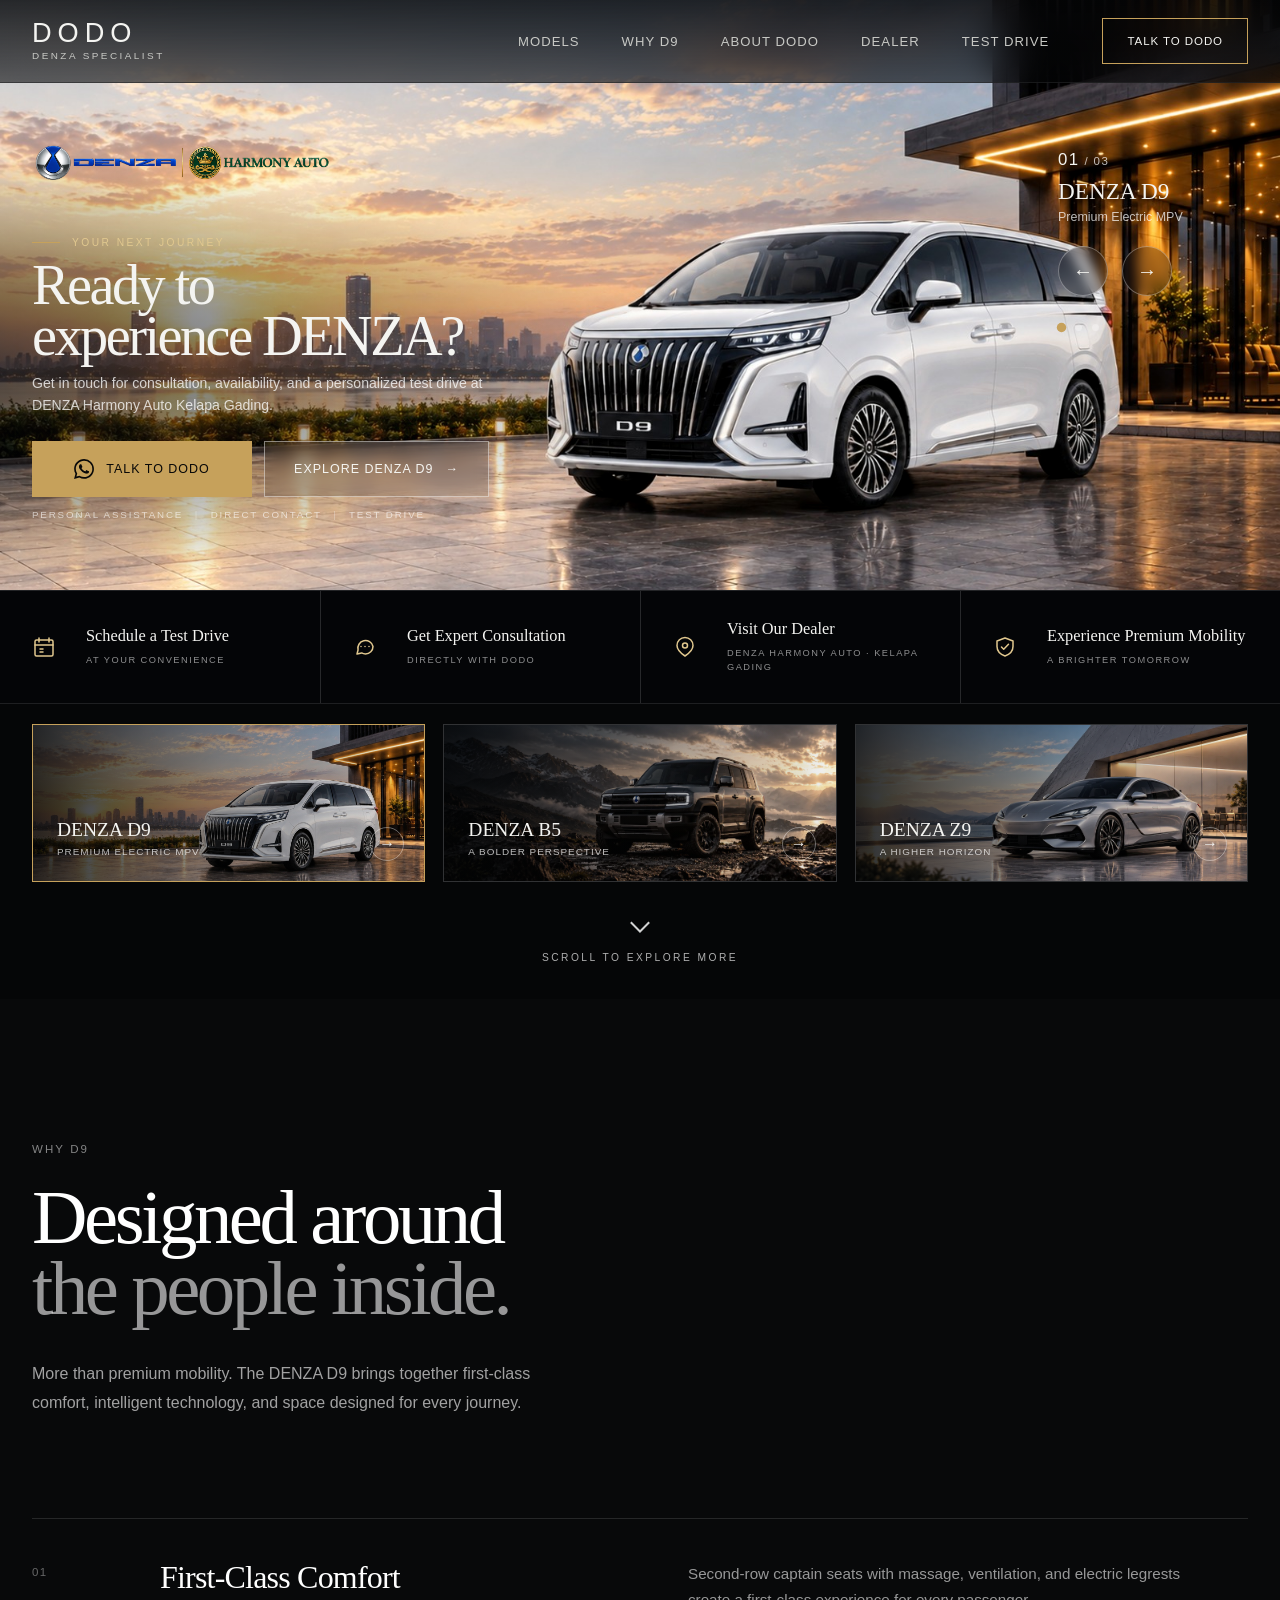
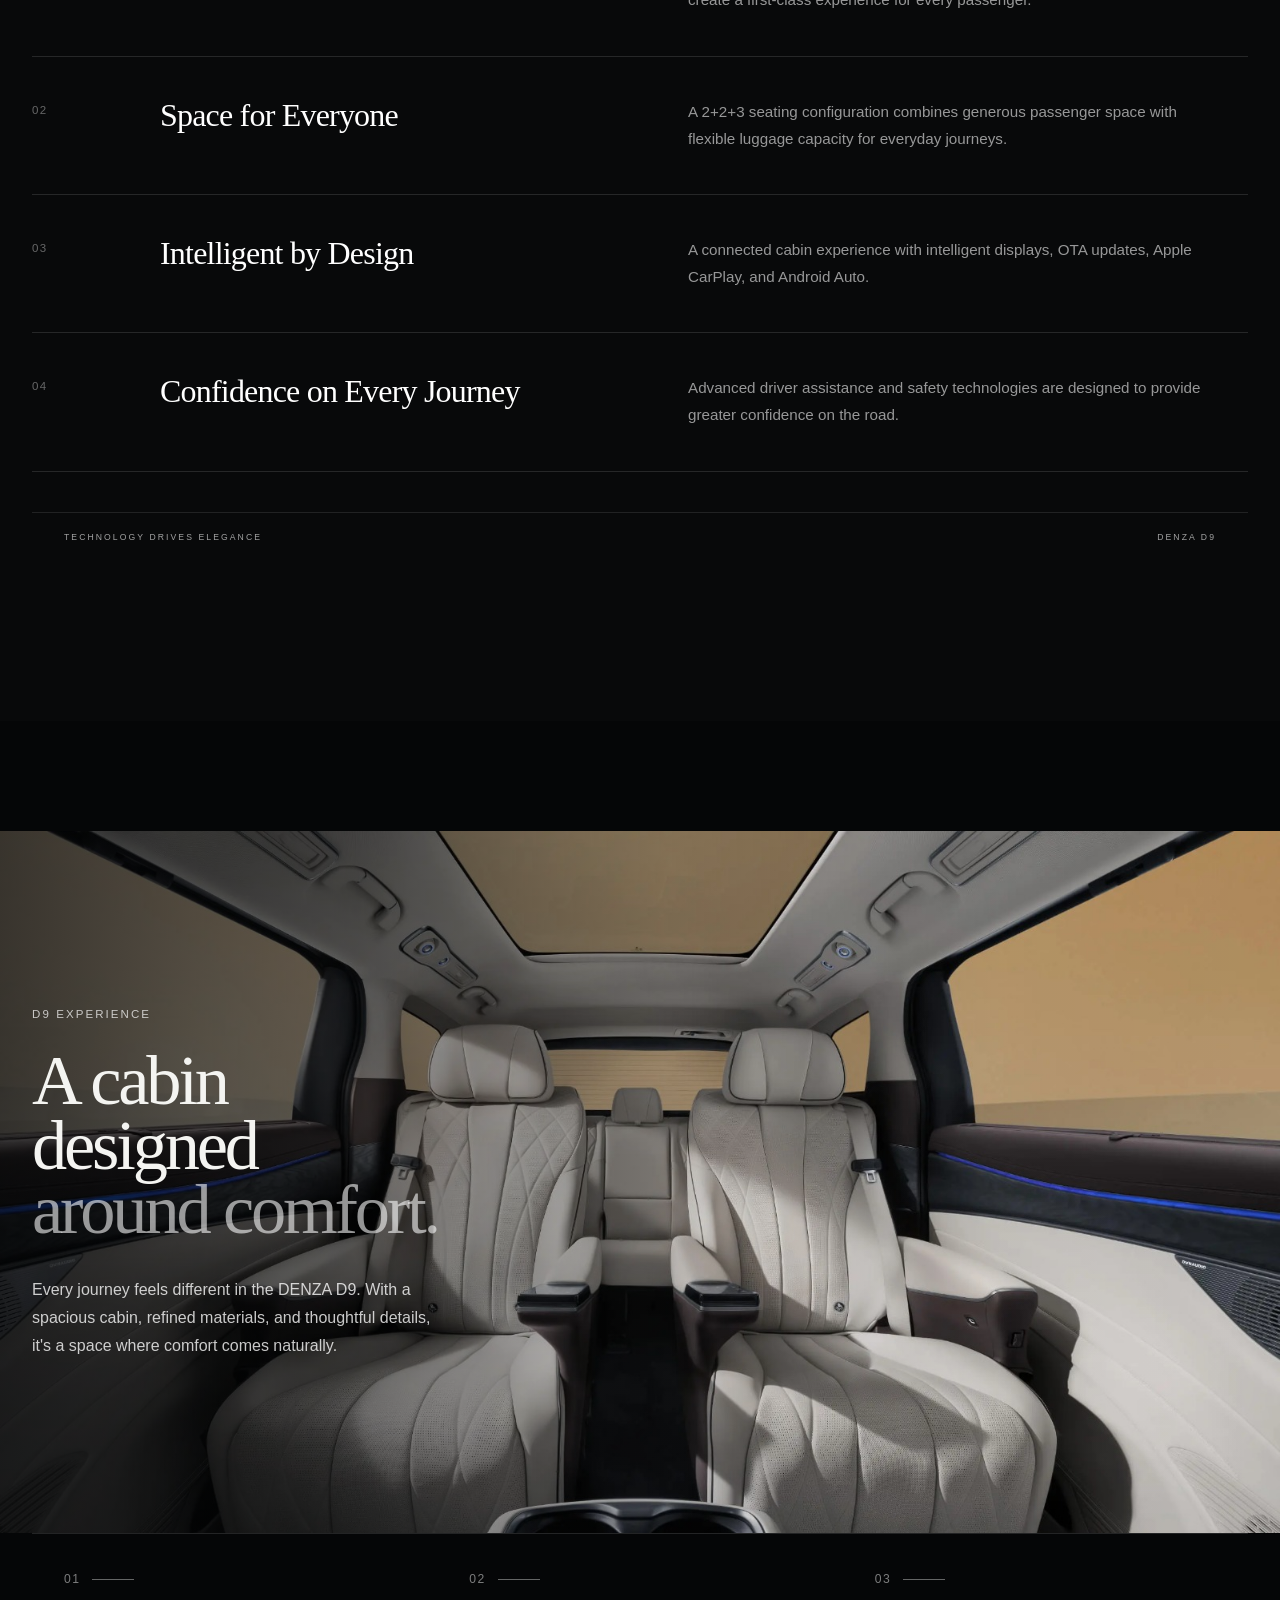
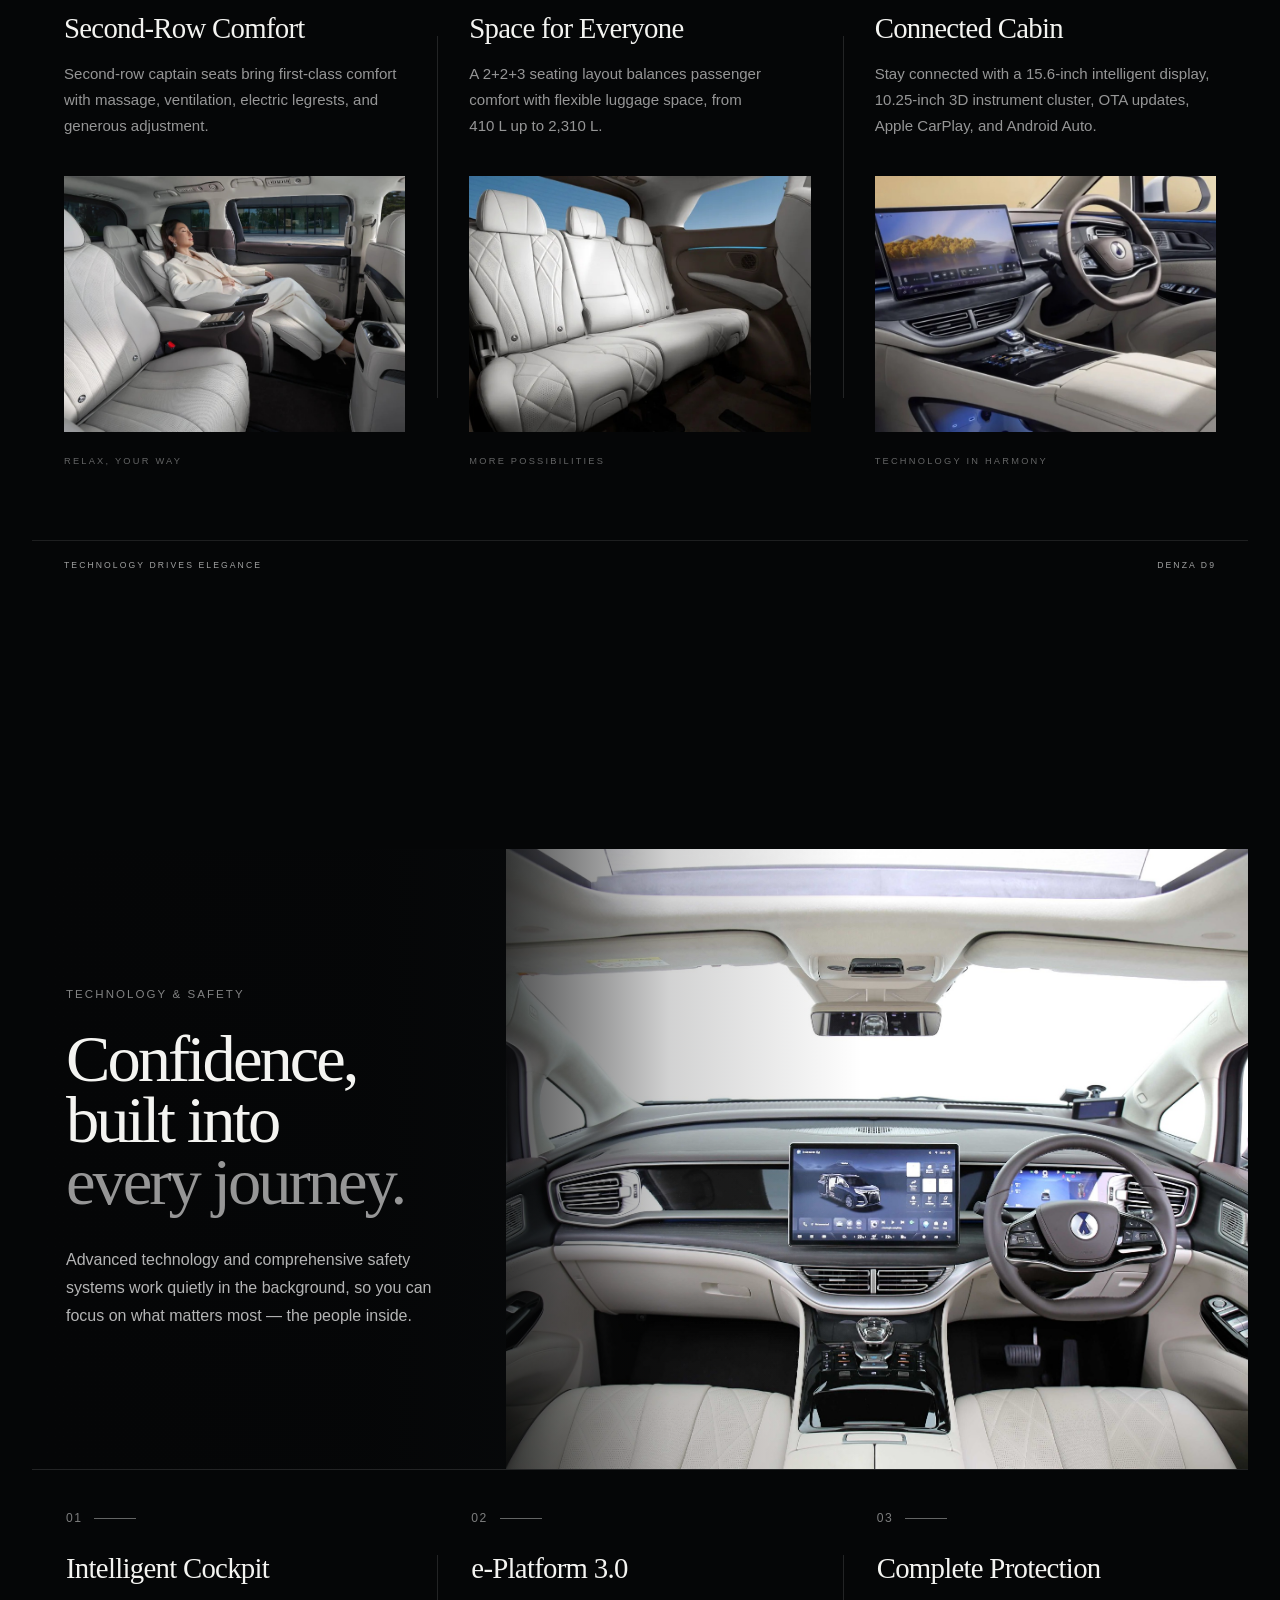
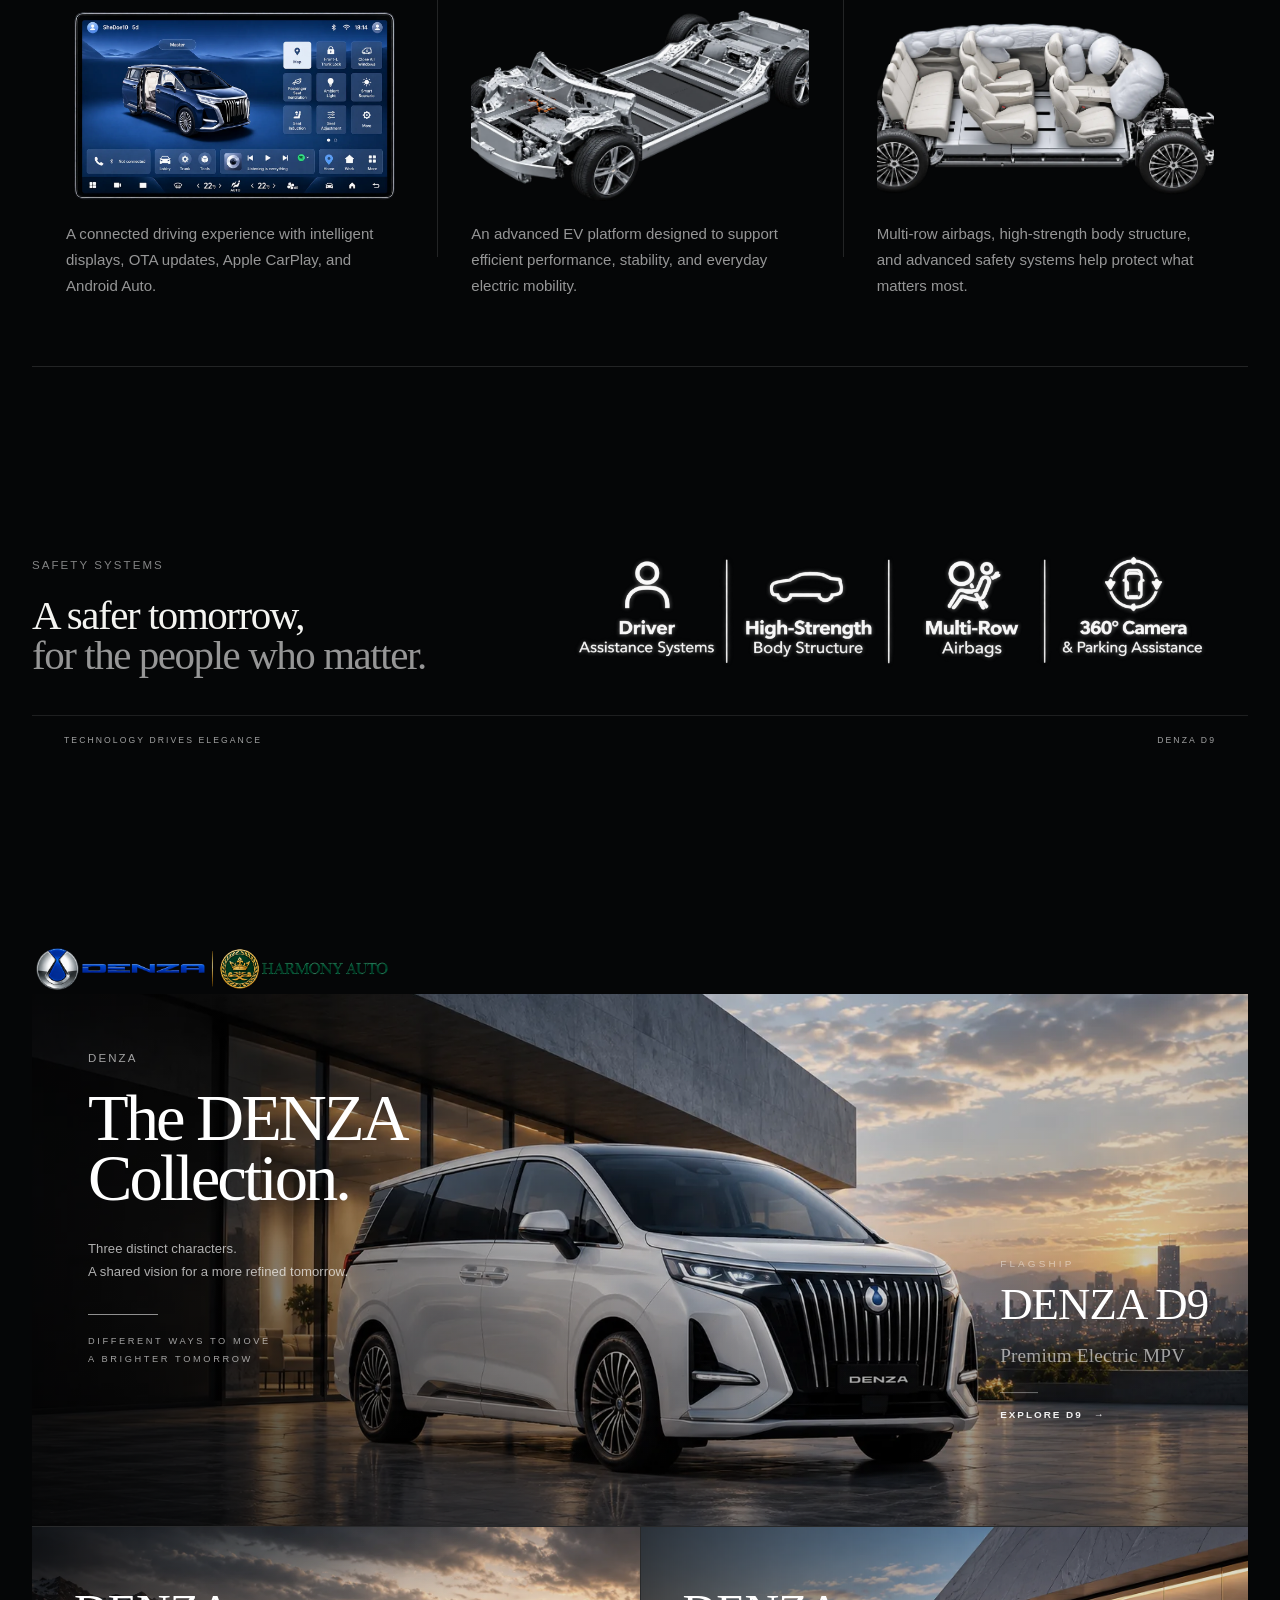
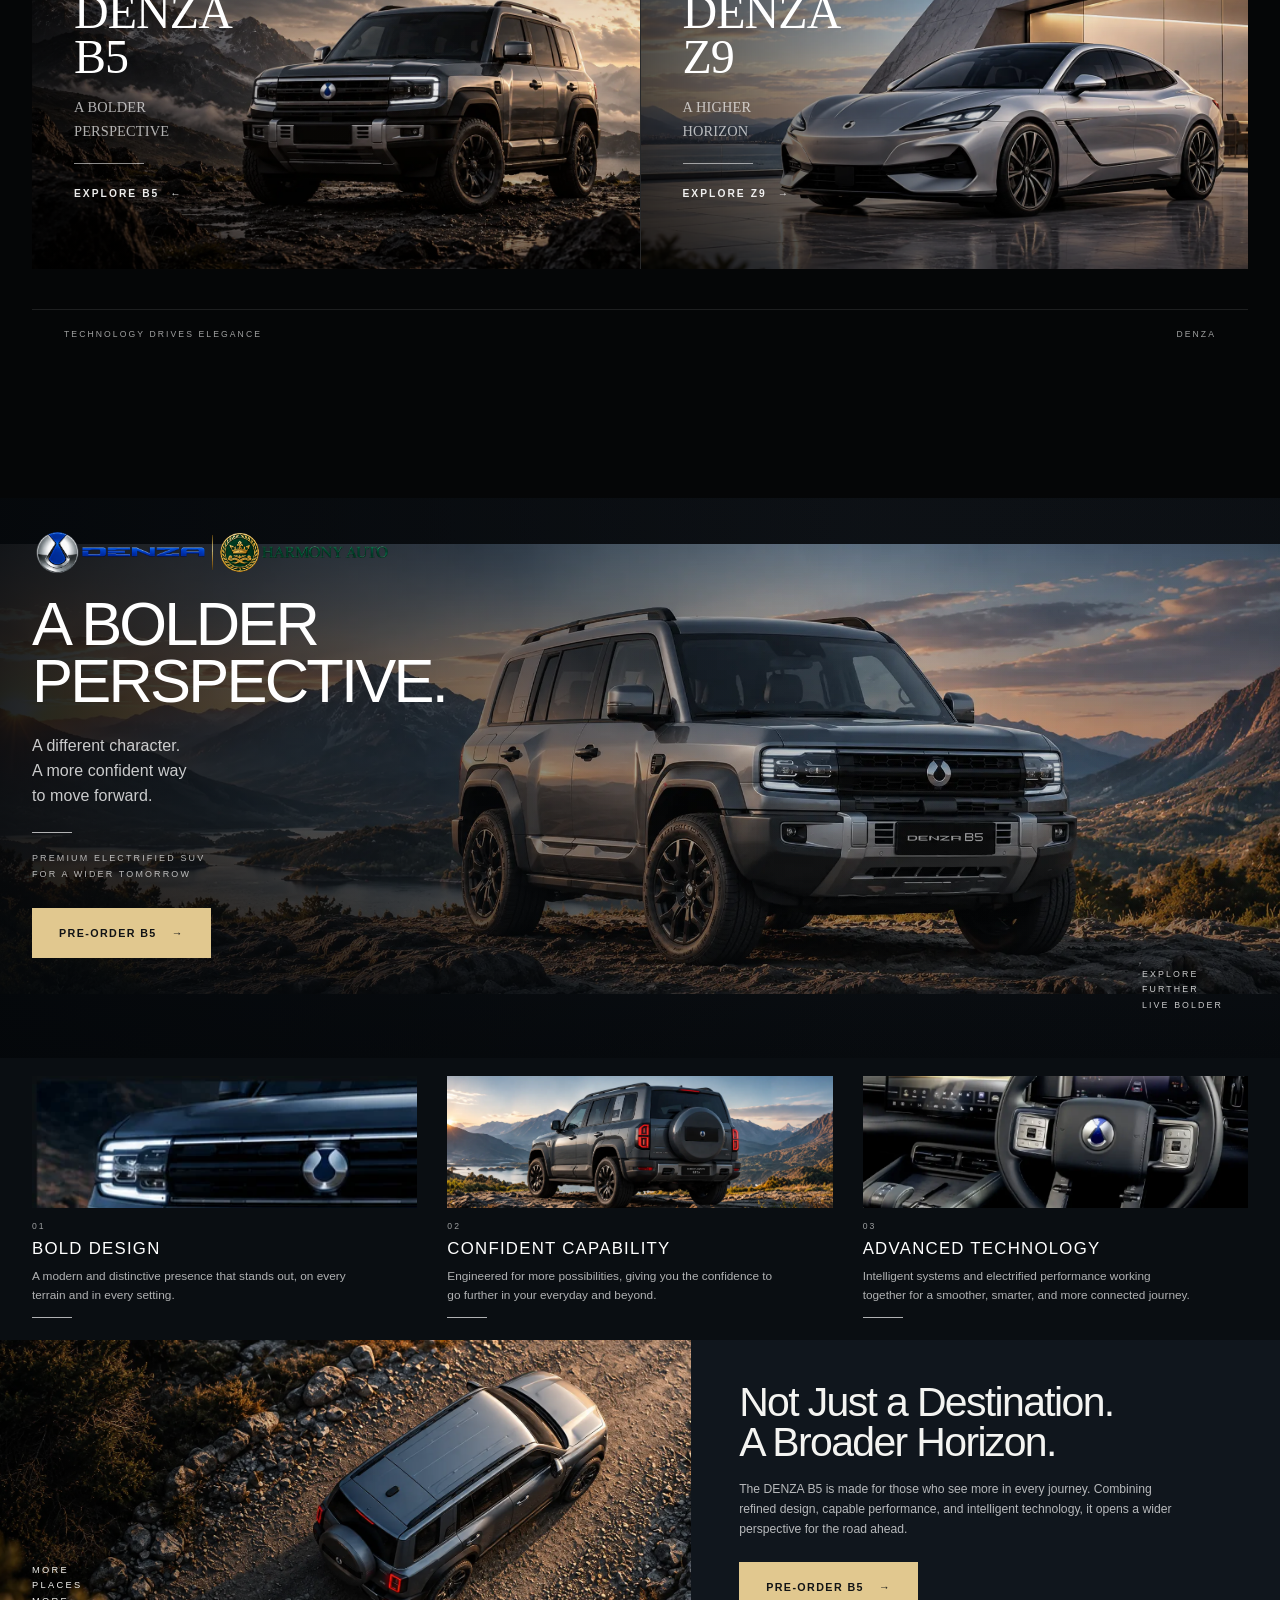
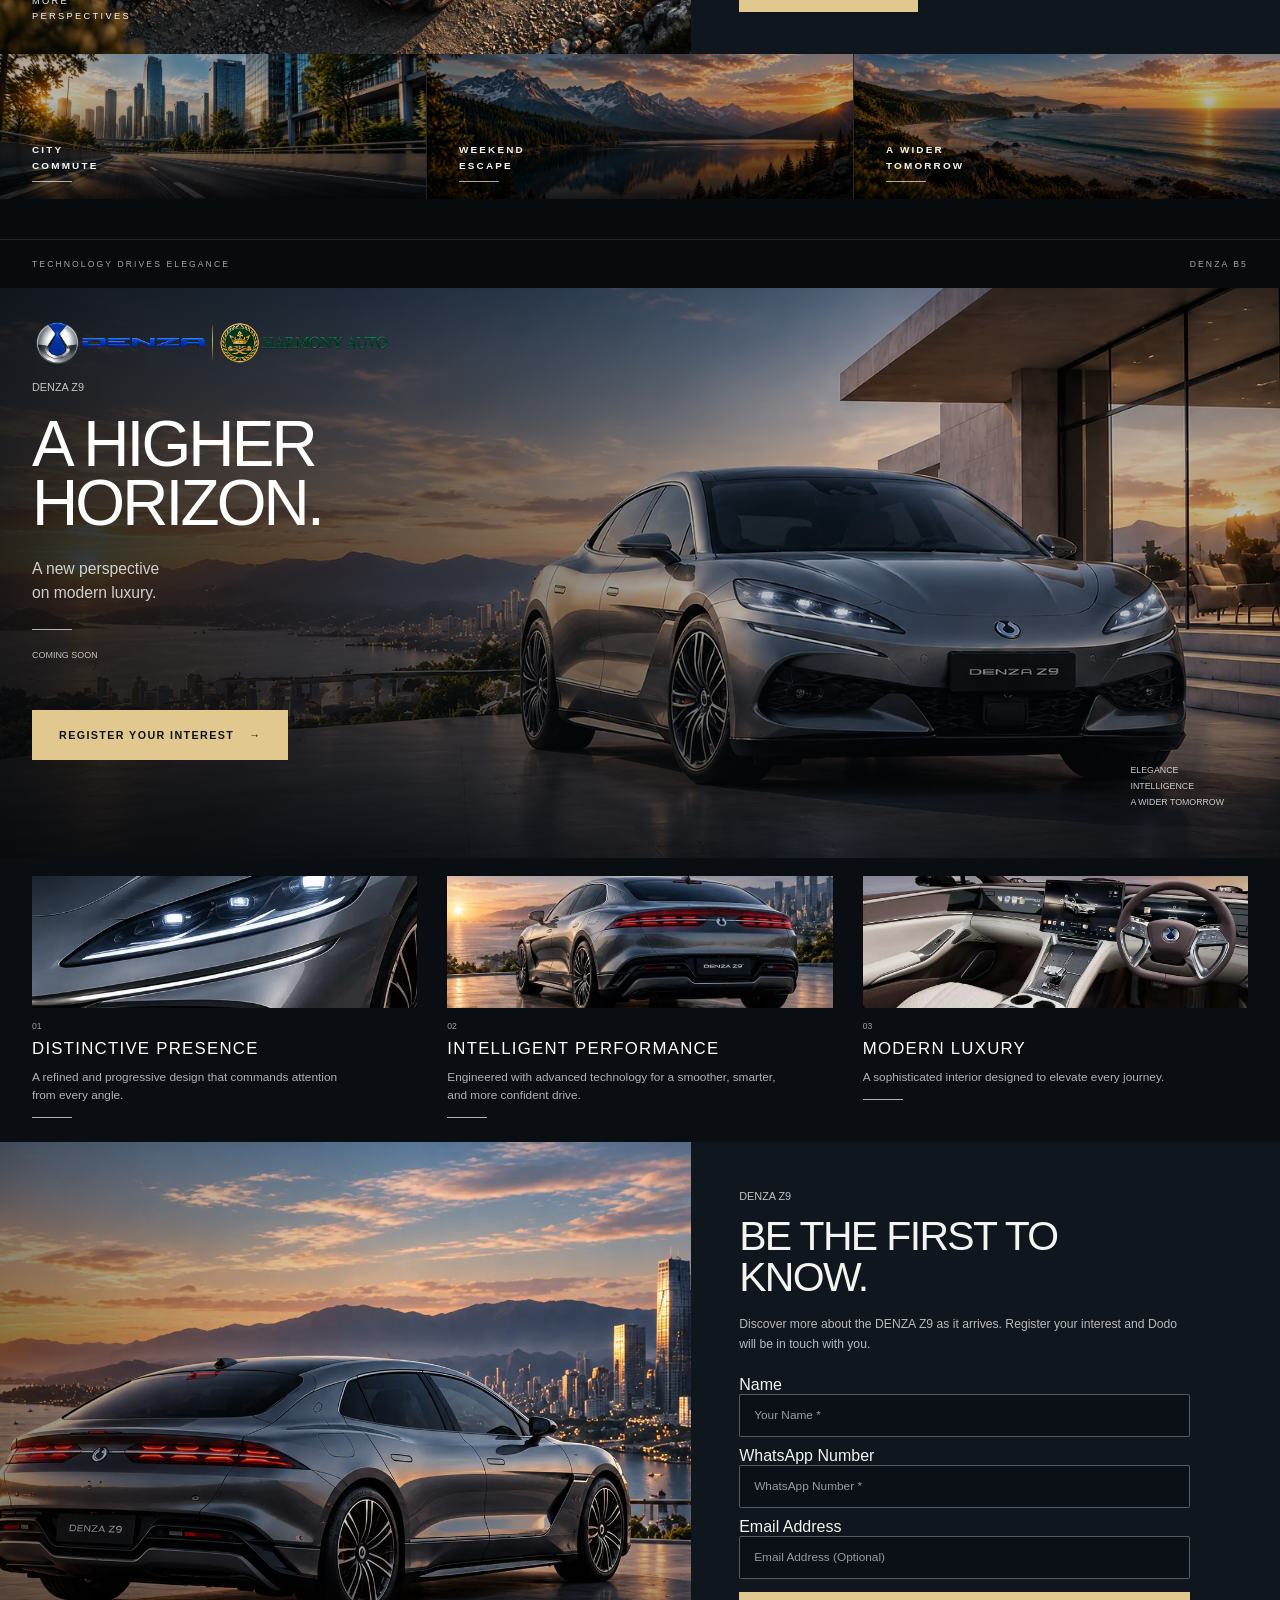
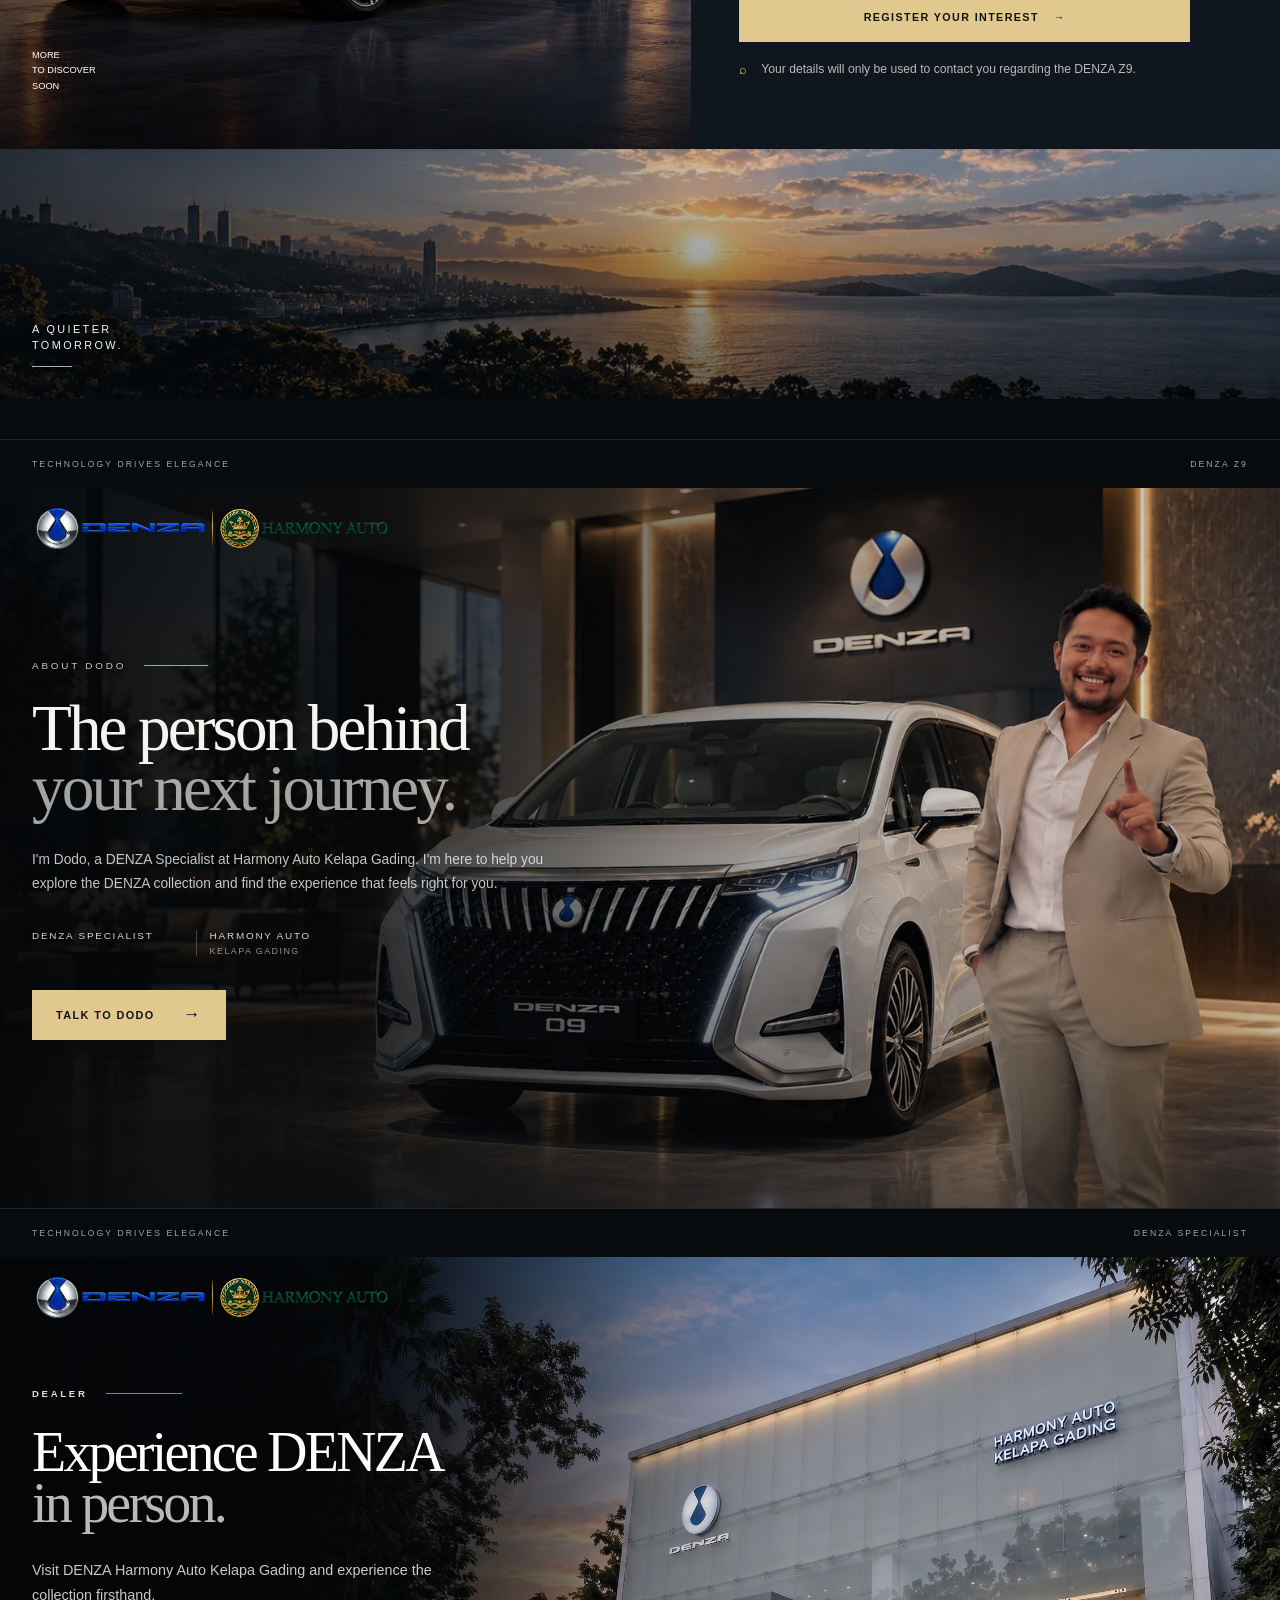
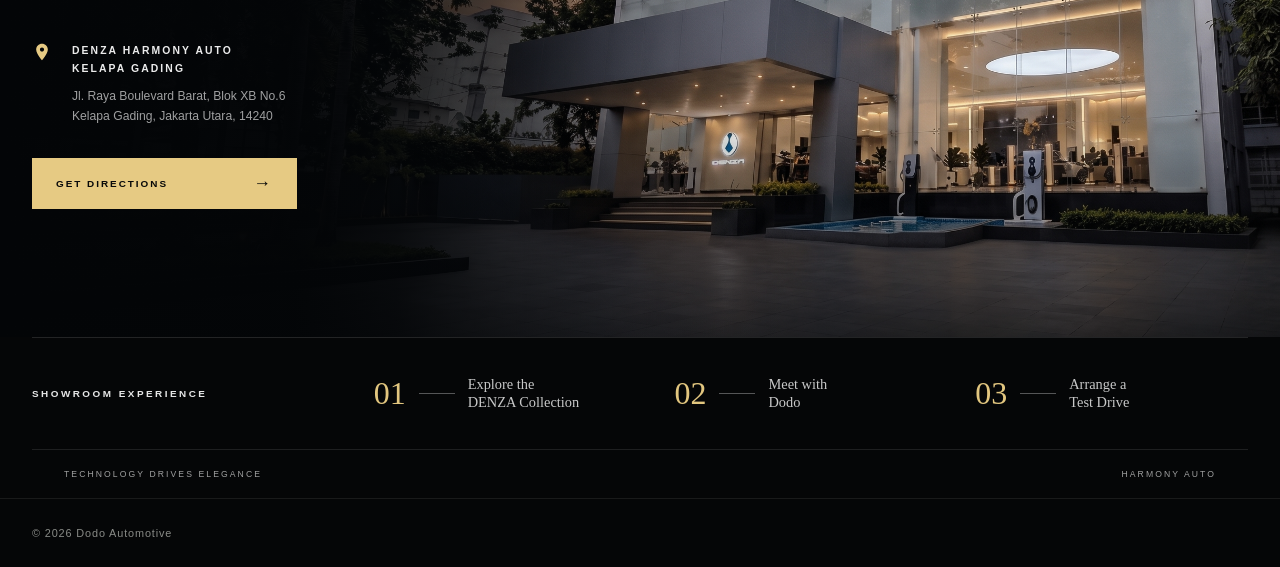
==== commit f5506397: "refine all pages" ====
--- a/index.html
+++ b/index.html
@@ -13,8 +13,8 @@
 
     <body>
         <!-- =========================================================
-    HEADER
-    ========================================================= -->
+        HEADER
+        ========================================================= -->
         <header class="site-header">
             <div class="container nav-wrapper">
                 <a href="index.html" class="brand">
@@ -61,8 +61,8 @@
 
         <main>
             <!-- =========================================================
-        PAGE 1 — HOMEPAGE HERO
-        ========================================================= -->
+            PAGE 1 — HOMEPAGE HERO
+            ========================================================= -->
             <div class="homepage">
                 <section class="hero" aria-label="DENZA model showcase">
                     <div class="hero-stage">
@@ -104,9 +104,6 @@
                                 <span class="hero-eyebrow">YOUR NEXT JOURNEY</span>
 
                                 <h1>Ready to<br />experience DENZA?</h1>
-
-                                <p class="hero-title">Take the next step with Dodo.</p>
-
                                 <p class="hero-description">
                                     Get in touch for consultation, availability, and a personalized
                                     test drive at DENZA Harmony Auto Kelapa Gading.
@@ -140,10 +137,9 @@
                                         <span aria-hidden="true">→</span>
                                     </a>
                                 </div>
-
                                 <p class="hero-microcopy">
-                                    FAST RESPONSE <span>|</span> DIRECT ASSISTANCE <span>|</span> NO
-                                    OBLIGATION
+                                    PERSONAL ASSISTANCE <span>|</span> DIRECT CONTACT
+                                    <span>|</span> TEST DRIVE
                                 </p>
                             </div>
 
@@ -205,50 +201,54 @@
 
                     <div class="hero-feature-strip">
                         <a class="hero-feature" href="#test-drive">
-                            <span class="hero-feature-icon" aria-hidden="true"
-                                ><svg viewBox="0 0 24 24">
+                            <span class="hero-feature-icon" aria-hidden="true">
+                                <svg viewBox="0 0 24 24">
                                     <rect x="3" y="5" width="18" height="16" rx="1.5"></rect>
-                                    <path d="M7 3v4M17 3v4M3 10h18M8 14h3M8 17h3"></path></svg
-                            ></span>
+                                    <path d="M7 3v4M17 3v4M3 10h18M8 14h3M8 17h3"></path>
+                                </svg>
+                            </span>
                             <span class="hero-feature-copy">
                                 <strong>Schedule a Test Drive</strong>
                                 <small>AT YOUR CONVENIENCE</small>
                             </span>
                         </a>
                         <a class="hero-feature" href="#about-dodo">
-                            <span class="hero-feature-icon" aria-hidden="true"
-                                ><svg viewBox="0 0 24 24">
+                            <span class="hero-feature-icon" aria-hidden="true">
+                                <svg viewBox="0 0 24 24">
                                     <path
                                         d="M20 11.5a7.5 7.5 0 0 1-7.5 7.5c-1.4 0-2.72-.38-3.85-1.05L4 19l1.05-3.95A7.5 7.5 0 1 1 20 11.5Z"
                                     ></path>
-                                    <path d="M8 11.5h.01M12 11.5h.01M16 11.5h.01"></path></svg
-                            ></span>
+                                    <path d="M8 11.5h.01M12 11.5h.01M16 11.5h.01"></path>
+                                </svg>
+                            </span>
                             <span class="hero-feature-copy">
                                 <strong>Get Expert Consultation</strong>
                                 <small>DIRECTLY WITH DODO</small>
                             </span>
                         </a>
                         <a class="hero-feature" href="#dealer">
-                            <span class="hero-feature-icon" aria-hidden="true"
-                                ><svg viewBox="0 0 24 24">
+                            <span class="hero-feature-icon" aria-hidden="true">
+                                <svg viewBox="0 0 24 24">
                                     <path
                                         d="M20 10.5c0 5.2-8 10.5-8 10.5S4 15.7 4 10.5a8 8 0 1 1 16 0Z"
                                     ></path>
-                                    <circle cx="12" cy="10.5" r="2.5"></circle></svg
-                            ></span>
+                                    <circle cx="12" cy="10.5" r="2.5"></circle>
+                                </svg>
+                            </span>
                             <span class="hero-feature-copy">
                                 <strong>Visit Our Dealer</strong>
                                 <small>DENZA HARMONY AUTO · KELAPA GADING</small>
                             </span>
                         </a>
                         <a class="hero-feature" href="#models">
-                            <span class="hero-feature-icon" aria-hidden="true"
-                                ><svg viewBox="0 0 24 24">
+                            <span class="hero-feature-icon" aria-hidden="true">
+                                <svg viewBox="0 0 24 24">
                                     <path
                                         d="M12 3 20 6v5.5c0 4.5-3.1 7.7-8 9.5-4.9-1.8-8-5-8-9.5V6l8-3Z"
                                     ></path>
-                                    <path d="m8.5 12 2.2 2.2 4.8-5"></path></svg
-                            ></span>
+                                    <path d="m8.5 12 2.2 2.2 4.8-5"></path>
+                                </svg>
+                            </span>
                             <span class="hero-feature-copy">
                                 <strong>Experience Premium Mobility</strong>
                                 <small>A BRIGHTER TOMORROW</small>
@@ -264,7 +264,7 @@
                             aria-pressed="true"
                         >
                             <img
-                                src="assets/images/denza/lineup/d9-lineup.webp"
+                                src="assets/images/hero/d9-hero.jpeg"
                                 alt="DENZA D9"
                                 loading="eager"
                             />
@@ -321,776 +321,303 @@
                 </section>
 
                 <!-- =========================================================
-        PAGE 2 — EXISTING CONTENT BEGINS HERE
-        DO NOT MODIFY
-        ========================================================= -->
-            </div>
-
-            <!-- =========================================================
-        WHY D9 SECTION
-        ========================================================= -->
-            <section class="why-d9-section" id="why-d9">
-                <div class="container">
-                    <div class="why-d9-intro">
-                        <span class="section-eyebrow">WHY D9</span>
-                        <h2>
-                            Designed around
-                            <span>the people inside.</span>
-                        </h2>
-                        <p>
-                            More than premium mobility. The DENZA D9 brings together first-class
-                            comfort, intelligent technology, and space designed for every journey.
-                        </p>
-                    </div>
-
-                    <div class="why-d9-list">
-                        <article class="why-d9-item">
-                            <span class="why-d9-number">01</span>
-                            <div class="why-d9-content">
-                                <h3>First-Class Comfort</h3>
+                PAGE 3 — WHY D9 SECTION
+                ========================================================= -->
+                <section class="why-d9-section" id="why-d9">
+                    <div class="container">
+                        <div class="why-d9-intro">
+                            <span class="section-eyebrow">WHY D9</span>
+                            <h2>
+                                Designed around
+                                <span>the people inside.</span>
+                            </h2>
+                            <p>
+                                More than premium mobility. The DENZA D9 brings together first-class
+                                comfort, intelligent technology, and space designed for every
+                                journey.
+                            </p>
+                        </div>
+
+                        <div class="why-d9-list">
+                            <article class="why-d9-item">
+                                <span class="why-d9-number">01</span>
+                                <div class="why-d9-content">
+                                    <h3>First-Class Comfort</h3>
+                                    <p>
+                                        Second-row captain seats with massage, ventilation, and
+                                        electric legrests create a first-class experience for every
+                                        passenger.
+                                    </p>
+                                </div>
+                            </article>
+
+                            <article class="why-d9-item">
+                                <span class="why-d9-number">02</span>
+                                <div class="why-d9-content">
+                                    <h3>Space for Everyone</h3>
+                                    <p>
+                                        A 2+2+3 seating configuration combines generous passenger
+                                        space with flexible luggage capacity for everyday journeys.
+                                    </p>
+                                </div>
+                            </article>
+
+                            <article class="why-d9-item">
+                                <span class="why-d9-number">03</span>
+                                <div class="why-d9-content">
+                                    <h3>Intelligent by Design</h3>
+                                    <p>
+                                        A connected cabin experience with intelligent displays, OTA
+                                        updates, Apple CarPlay, and Android Auto.
+                                    </p>
+                                </div>
+                            </article>
+
+                            <article class="why-d9-item">
+                                <span class="why-d9-number">04</span>
+                                <div class="why-d9-content">
+                                    <h3>Confidence on Every Journey</h3>
+                                    <p>
+                                        Advanced driver assistance and safety technologies are
+                                        designed to provide greater confidence on the road.
+                                    </p>
+                                </div>
+                            </article>
+                        </div>
+
+                        <div class="model-footer-line">
+                            <span>Technology drives elegance</span>
+                            <span>DENZA D9</span>
+                        </div>
+                    </div>
+                </section>
+
+                <!-- =========================================================
+                D9 EXPERIENCE
+                ========================================================= -->
+                <section class="d9-experience-section" id="d9-experience">
+                    <div class="container">
+                        <figure class="d9-experience-hero">
+                            <img
+                                src="assets/images/denza/d9-interior.jpg"
+                                alt="DENZA D9 interior with premium second-row captain seats and panoramic roof"
+                            />
+                            <div class="d9-experience-hero-overlay"></div>
+                            <figcaption class="d9-experience-hero-content">
+                                <span class="section-eyebrow">D9 EXPERIENCE</span>
+                                <h2>
+                                    A cabin designed
+                                    <span>around comfort.</span>
+                                </h2>
                                 <p>
-                                    Second-row captain seats with massage, ventilation, and electric
-                                    legrests create a first-class experience for every passenger.
+                                    Every journey feels different in the DENZA D9. With a spacious
+                                    cabin, refined materials, and thoughtful details, it's a space
+                                    where comfort comes naturally.
+                                </p>
+                            </figcaption>
+                        </figure>
+
+                        <div class="d9-experience-features">
+                            <article class="d9-experience-feature">
+                                <span class="d9-experience-number">01</span>
+                                <div class="d9-experience-feature-copy">
+                                    <h3>Second-Row Comfort</h3>
+                                    <p>
+                                        Second-row captain seats bring first-class comfort with
+                                        massage, ventilation, electric legrests, and generous
+                                        adjustment.
+                                    </p>
+                                </div>
+                                <figure class="d9-experience-feature-image">
+                                    <img
+                                        src="assets/images/denza/d9-comfort.jpg"
+                                        alt="DENZA D9 captain seat"
+                                        loading="lazy"
+                                    />
+                                </figure>
+                                <span class="d9-experience-note">RELAX, YOUR WAY</span>
+                            </article>
+
+                            <article class="d9-experience-feature">
+                                <span class="d9-experience-number">02</span>
+                                <div class="d9-experience-feature-copy">
+                                    <h3>Space for Everyone</h3>
+                                    <p>
+                                        A 2+2+3 seating layout balances passenger comfort with
+                                        flexible luggage space, from
+                                        <span class="nowrap">410 L up to 2,310 L</span>.
+                                    </p>
+                                </div>
+                                <figure class="d9-experience-feature-image">
+                                    <img
+                                        src="assets/images/denza/d9-space.jpg"
+                                        alt="DENZA D9 cabin and rear seating space"
+                                        loading="lazy"
+                                    />
+                                </figure>
+                                <span class="d9-experience-note">MORE POSSIBILITIES</span>
+                            </article>
+
+                            <article class="d9-experience-feature">
+                                <span class="d9-experience-number">03</span>
+                                <div class="d9-experience-feature-copy">
+                                    <h3>Connected Cabin</h3>
+                                    <p>
+                                        Stay connected with a 15.6-inch intelligent display,
+                                        10.25-inch 3D instrument cluster, OTA updates, Apple
+                                        CarPlay, and Android Auto.
+                                    </p>
+                                </div>
+                                <figure class="d9-experience-feature-image">
+                                    <img
+                                        src="assets/images/denza/d9-dashboard.png"
+                                        alt="DENZA D9 cockpit with intelligent display"
+                                        loading="lazy"
+                                    />
+                                </figure>
+                                <span class="d9-experience-note">TECHNOLOGY IN HARMONY</span>
+                            </article>
+                        </div>
+
+                        <div
+                            class="d9-experience-slider-indicator"
+                            aria-label="D9 Experience slides"
+                        >
+                            <button
+                                type="button"
+                                class="d9-experience-dot is-active"
+                                aria-label="Show slide 1"
+                                aria-current="true"
+                            ></button>
+                            <button
+                                type="button"
+                                class="d9-experience-dot"
+                                aria-label="Show slide 2"
+                            ></button>
+                            <button
+                                type="button"
+                                class="d9-experience-dot"
+                                aria-label="Show slide 3"
+                            ></button>
+                        </div>
+
+                        <div class="model-footer-line">
+                            <span>Technology drives elegance</span>
+                            <span>DENZA D9</span>
+                        </div>
+                    </div>
+                </section>
+
+                <!-- =========================================================
+                TECHNOLOGY & SAFETY
+                ========================================================= -->
+                <section class="technology-safety-section" id="technology-safety">
+                    <div class="container">
+                        <!-- Hero -->
+                        <div class="technology-safety-hero">
+                            <div class="technology-safety-copy">
+                                <span class="section-eyebrow">TECHNOLOGY &amp; SAFETY</span>
+                                <h2>
+                                    Confidence, built into
+                                    <span>every journey.</span>
+                                </h2>
+                                <p>
+                                    Advanced technology and comprehensive safety systems work
+                                    quietly in the background, so you can focus on what matters most
+                                    — the people inside.
                                 </p>
                             </div>
-                        </article>
-
-                        <article class="why-d9-item">
-                            <span class="why-d9-number">02</span>
-                            <div class="why-d9-content">
-                                <h3>Space for Everyone</h3>
-                                <p>
-                                    A 2+2+3 seating configuration combines generous passenger space
-                                    with flexible luggage capacity for everyday journeys.
-                                </p>
-                            </div>
-                        </article>
-
-                        <article class="why-d9-item">
-                            <span class="why-d9-number">03</span>
-                            <div class="why-d9-content">
-                                <h3>Intelligent by Design</h3>
-                                <p>
-                                    A connected cabin experience with intelligent displays, OTA
-                                    updates, Apple CarPlay, and Android Auto.
-                                </p>
-                            </div>
-                        </article>
-
-                        <article class="why-d9-item">
-                            <span class="why-d9-number">04</span>
-                            <div class="why-d9-content">
-                                <h3>Confidence on Every Journey</h3>
-                                <p>
-                                    Advanced driver assistance and safety technologies are designed
-                                    to provide greater confidence on the road.
-                                </p>
-                            </div>
-                        </article>
-                    </div>
-
-                    <div class="model-footer-line">
-                        <span>Technology drives elegance</span>
-                        <span>DENZA D9</span>
-                    </div>
-                </div>
-            </section>
-
-            <!-- =========================================================
-        D9 EXPERIENCE
-        ========================================================= -->
-            <section class="d9-experience-section" id="d9-experience">
-                <div class="container">
-                    <figure class="d9-experience-hero">
-                        <img
-                            src="assets/images/denza/d9-interior.jpg"
-                            alt="DENZA D9 interior with premium second-row captain seats and panoramic roof"
-                        />
-                        <div class="d9-experience-hero-overlay"></div>
-                        <figcaption class="d9-experience-hero-content">
-                            <span class="section-eyebrow">D9 EXPERIENCE</span>
-                            <h2>
-                                A cabin designed
-                                <span>around comfort.</span>
-                            </h2>
-                            <p>
-                                Every journey feels different in the DENZA D9. With a spacious
-                                cabin, refined materials, and thoughtful details, it's a space where
-                                comfort comes naturally.
-                            </p>
-                        </figcaption>
-                    </figure>
-
-                    <div class="d9-experience-features">
-                        <article class="d9-experience-feature">
-                            <span class="d9-experience-number">01</span>
-                            <div class="d9-experience-feature-copy">
-                                <h3>Second-Row Comfort</h3>
-                                <p>
-                                    Second-row captain seats bring first-class comfort with massage,
-                                    ventilation, electric legrests, and generous adjustment.
-                                </p>
-                            </div>
-                            <figure class="d9-experience-feature-image">
+
+                            <figure class="technology-safety-image">
                                 <img
-                                    src="assets/images/denza/d9-comfort.jpg"
-                                    alt="DENZA D9 captain seat"
+                                    src="assets/images/denza/d9-cockpit.jpg"
+                                    alt="DENZA D9 cockpit with intelligent displays"
                                     loading="lazy"
                                 />
                             </figure>
-                            <span class="d9-experience-note">RELAX, YOUR WAY</span>
-                        </article>
-
-                        <article class="d9-experience-feature">
-                            <span class="d9-experience-number">02</span>
-                            <div class="d9-experience-feature-copy">
-                                <h3>Space for Everyone</h3>
-                                <p>
-                                    A 2+2+3 seating layout balances passenger comfort with flexible
-                                    luggage space, from
-                                    <span class="nowrap">410 L up to 2,310 L</span>.
-                                </p>
-                            </div>
-                            <figure class="d9-experience-feature-image">
-                                <img
-                                    src="assets/images/denza/d9-space.jpg"
-                                    alt="DENZA D9 cabin and rear seating space"
-                                    loading="lazy"
-                                />
-                            </figure>
-                            <span class="d9-experience-note">MORE POSSIBILITIES</span>
-                        </article>
-
-                        <article class="d9-experience-feature">
-                            <span class="d9-experience-number">03</span>
-                            <div class="d9-experience-feature-copy">
-                                <h3>Connected Cabin</h3>
-                                <p>
-                                    Stay connected with a 15.6-inch intelligent display, 10.25-inch
-                                    3D instrument cluster, OTA updates, Apple CarPlay, and Android
-                                    Auto.
-                                </p>
-                            </div>
-                            <figure class="d9-experience-feature-image">
-                                <img
-                                    src="assets/images/denza/d9-dashboard.png"
-                                    alt="DENZA D9 cockpit with intelligent display"
-                                    loading="lazy"
-                                />
-                            </figure>
-                            <span class="d9-experience-note">TECHNOLOGY IN HARMONY</span>
-                        </article>
-                    </div>
-
-                    <div class="d9-experience-slider-indicator" aria-label="D9 Experience slides">
-                        <button
-                            type="button"
-                            class="d9-experience-dot is-active"
-                            aria-label="Show slide 1"
-                            aria-current="true"
-                        ></button>
-                        <button
-                            type="button"
-                            class="d9-experience-dot"
-                            aria-label="Show slide 2"
-                        ></button>
-                        <button
-                            type="button"
-                            class="d9-experience-dot"
-                            aria-label="Show slide 3"
-                        ></button>
-                    </div>
-
-                    <div class="model-footer-line">
-                        <span>Technology drives elegance</span>
-                        <span>DENZA D9</span>
-                    </div>
-                </div>
-            </section>
-
-            <!-- =========================================================
-        TECHNOLOGY & SAFETY
-        ========================================================= -->
-            <section class="technology-safety-section" id="technology-safety">
-                <div class="container">
-                    <!-- Hero -->
-                    <div class="technology-safety-hero">
-                        <div class="technology-safety-copy">
-                            <span class="section-eyebrow">TECHNOLOGY &amp; SAFETY</span>
-                            <h2>
-                                Confidence, built into
-                                <span>every journey.</span>
-                            </h2>
-                            <p>
-                                Advanced technology and comprehensive safety systems work quietly in
-                                the background, so you can focus on what matters most — the people
-                                inside.
-                            </p>
-                        </div>
-
-                        <figure class="technology-safety-image">
-                            <img
-                                src="assets/images/denza/d9-cockpit.jpg"
-                                alt="DENZA D9 cockpit with intelligent displays"
-                                loading="lazy"
-                            />
-                        </figure>
-                    </div>
-
-                    <!-- Technology Pillars -->
-                    <div class="technology-safety-pillars">
-                        <article class="technology-safety-pillar">
-                            <span class="technology-safety-number">01</span>
-                            <h3>Intelligent Cockpit</h3>
-                            <figure class="technology-safety-pillar-image">
-                                <img
-                                    src="assets/images/denza/d9-intelegent-cockpit.webp"
-                                    alt="DENZA D9 intelligent cockpit"
-                                    loading="lazy"
-                                />
-                            </figure>
-                            <p>
-                                A connected driving experience with intelligent displays, OTA
-                                updates, Apple CarPlay, and Android Auto.
-                            </p>
-                        </article>
-
-                        <article class="technology-safety-pillar">
-                            <span class="technology-safety-number">02</span>
-                            <h3>e-Platform 3.0</h3>
-                            <figure class="technology-safety-pillar-image">
-                                <img
-                                    src="assets/images/denza/d9-eplatform.webp"
-                                    alt="DENZA D9 e-Platform 3.0"
-                                    loading="lazy"
-                                />
-                            </figure>
-                            <p>
-                                An advanced EV platform designed to support efficient performance,
-                                stability, and everyday electric mobility.
-                            </p>
-                        </article>
-
-                        <article class="technology-safety-pillar">
-                            <span class="technology-safety-number">03</span>
-                            <h3>Complete Protection</h3>
-                            <figure class="technology-safety-pillar-image">
-                                <img
-                                    src="assets/images/denza/d9-airbag.webp"
-                                    alt="DENZA D9 airbag protection system"
-                                    loading="lazy"
-                                />
-                            </figure>
-                            <p>
-                                Multi-row airbags, high-strength body structure, and advanced safety
-                                systems help protect what matters most.
-                            </p>
-                        </article>
-                    </div>
-
-                    <!-- Safety Systems -->
-                    <div class="technology-safety-systems">
-                        <div class="technology-safety-systems-intro">
-                            <span class="section-eyebrow">SAFETY SYSTEMS</span>
-                            <h3>
-                                A safer tomorrow,
-                                <span>for the people who matter.</span>
-                            </h3>
-                        </div>
-
-                        <div class="safety-systems-visual">
-                            <img
-                                src="assets/images/denza/d9-safety-systems.webp"
-                                alt="DENZA D9 safety systems"
-                            />
-                        </div>
-                    </div>
-
-                    <div class="model-footer-line">
-                        <span>Technology drives elegance</span>
-                        <span>DENZA D9</span>
-                    </div>
-                </div>
-            </section>
-
-            <!-- =========================================================
-        DENZA LINEUP
-        ========================================================= -->
-            <section class="denza-lineup-section" id="models">
-                <div class="section-brand-logo section-brand-logo--rail">
-                    <img
-                        src="assets/images/denza/denza-harmony-logo.png"
-                        alt="DENZA Harmony Auto"
-                        loading="lazy"
-                    />
-                </div>
-
-                <div class="container">
-                    <div class="denza-lineup-intro">
-                        <span class="section-eyebrow">DENZA</span>
-                        <h2>
-                            The DENZA
-                            <span>Collection.</span>
-                        </h2>
-                        <p>
-                            Three distinct characters.<br />
-                            A shared vision for a more refined tomorrow.
-                        </p>
-                        <div class="denza-lineup-intro-line"></div>
-                        <span class="denza-lineup-intro-note">
-                            DIFFERENT WAYS TO MOVE<br />
-                            A BRIGHTER TOMORROW
-                        </span>
-                    </div>
-
-                    <div class="denza-lineup-grid">
-                        <!-- D9 -->
-                        <article class="denza-lineup-card denza-lineup-card--d9">
-                            <figure class="denza-lineup-image">
-                                <img
-                                    src="assets/images/denza/lineup/d9-lineup.webp"
-                                    alt="DENZA D9"
-                                    loading="lazy"
-                                />
-                            </figure>
-                            <div class="denza-lineup-content">
-                                <span class="denza-lineup-number">FLAGSHIP</span>
-                                <h3>DENZA D9</h3>
-                                <p class="denza-lineup-model-type">Premium Electric MPV</p>
-                                <div class="denza-lineup-content-line"></div>
-                                <a href="#d9-experience" class="denza-lineup-link">
-                                    Explore D9
-                                    <span aria-hidden="true">→</span>
-                                </a>
-                            </div>
-                        </article>
-
-                        <!-- B5 -->
-                        <article class="denza-lineup-card denza-lineup-card--b5">
-                            <figure class="denza-lineup-image">
-                                <img
-                                    src="assets/images/denza/lineup/b5-lineup.webp"
-                                    alt="DENZA B5"
-                                    loading="lazy"
-                                />
-                            </figure>
-                            <div class="denza-lineup-content">
-                                <h3>DENZA B5</h3>
-                                <p>A Bolder Perspective</p>
-                                <div class="denza-lineup-content-line"></div>
-                                <a href="#b5" class="denza-lineup-link">
-                                    Explore B5
-                                    <span aria-hidden="true">←</span>
-                                </a>
-                            </div>
-                        </article>
-
-                        <!-- Z9 -->
-                        <article class="denza-lineup-card denza-lineup-card--z9">
-                            <figure class="denza-lineup-image">
-                                <img
-                                    src="assets/images/denza/lineup/z9-lineup.webp"
-                                    alt="DENZA Z9"
-                                    loading="lazy"
-                                />
-                            </figure>
-                            <div class="denza-lineup-content">
-                                <h3>DENZA Z9</h3>
-                                <p>A Higher Horizon</p>
-                                <div class="denza-lineup-content-line"></div>
-                                <a href="#z9" class="denza-lineup-link">
-                                    Explore Z9
-                                    <span aria-hidden="true">→</span>
-                                </a>
-                            </div>
-                        </article>
-                    </div>
-
-                    <div class="model-footer-line">
-                        <span>Technology drives elegance</span>
-                        <span>DENZA</span>
-                    </div>
-                </div>
-            </section>
-
-            <!-- =========================================================
-        DENZA B5 EXPERIENCE
-        ========================================================= -->
-            <section class="denza-b5-section" id="b5">
-                <div class="section-brand-logo section-brand-logo--rail">
-                    <img
-                        src="assets/images/denza/denza-harmony-logo.png"
-                        alt="DENZA Harmony Auto"
-                        loading="lazy"
-                    />
-                </div>
-
-                <div class="denza-b5-hero">
-                    <img
-                        src="assets/images/denza/b5/b5-hero.webp"
-                        alt="DENZA B5 on rugged terrain"
-                        loading="lazy"
-                    />
-                    <div class="denza-b5-hero-overlay"></div>
-                    <div class="container denza-b5-hero-inner">
-                        <div class="denza-b5-hero-copy">
-                            <span class="denza-b5-eyebrow">DENZA B5</span>
-                            <h2>A BOLDER<br />PERSPECTIVE.</h2>
-                            <p>
-                                A different character.<br />A more confident way<br />to move
-                                forward.
-                            </p>
-                            <div class="denza-b5-rule"></div>
-                            <span class="denza-b5-note"
-                                >PREMIUM ELECTRIFIED SUV<br />FOR A WIDER TOMORROW</span
-                            >
-                            <div class="denza-b5-actions">
-                                <a
-                                    href="https://wa.me/6288294745477?text=Hi%20Dodo%2C%20I%27m%20interested%20in%20the%20DENZA%20B5%20and%20would%20like%20to%20know%20more%20about%20the%20pre-order."
-                                    class="denza-b5-button"
-                                    target="_blank"
-                                    rel="noopener noreferrer"
-                                    >PRE-ORDER B5 <span aria-hidden="true">→</span></a
-                                >
-                            </div>
-                        </div>
-                        <span class="denza-b5-hero-side-note"
-                            >EXPLORE<br />FURTHER<br />LIVE BOLDER</span
-                        >
-                    </div>
-                </div>
-
-                <div class="denza-b5-highlights" id="b5-highlights">
-                    <div class="container">
-                        <div class="denza-b5-highlight-grid">
-                            <article class="denza-b5-highlight">
-                                <figure>
+                        </div>
+
+                        <!-- Technology Pillars -->
+                        <div class="technology-safety-pillars">
+                            <article class="technology-safety-pillar">
+                                <span class="technology-safety-number">01</span>
+                                <h3>Intelligent Cockpit</h3>
+                                <figure class="technology-safety-pillar-image">
                                     <img
-                                        src="assets/images/denza/b5/b5-design.webp"
-                                        alt="DENZA B5 front design detail"
+                                        src="assets/images/denza/d9-intelegent-cockpit.webp"
+                                        alt="DENZA D9 intelligent cockpit"
                                         loading="lazy"
                                     />
                                 </figure>
-                                <span class="denza-b5-index">01</span>
-                                <h3>BOLD DESIGN</h3>
                                 <p>
-                                    A modern and distinctive presence that stands out, on every
-                                    terrain and in every setting.
+                                    A connected driving experience with intelligent displays, OTA
+                                    updates, Apple CarPlay, and Android Auto.
                                 </p>
-                                <div class="denza-b5-small-rule"></div>
-                            </article>
-                            <article class="denza-b5-highlight">
-                                <figure>
+                            </article>
+
+                            <article class="technology-safety-pillar">
+                                <span class="technology-safety-number">02</span>
+                                <h3>e-Platform 3.0</h3>
+                                <figure class="technology-safety-pillar-image">
                                     <img
-                                        src="assets/images/denza/b5/b5-capability.webp"
-                                        alt="DENZA B5 rear three-quarter view"
+                                        src="assets/images/denza/d9-eplatform.webp"
+                                        alt="DENZA D9 e-Platform 3.0"
                                         loading="lazy"
                                     />
                                 </figure>
-                                <span class="denza-b5-index">02</span>
-                                <h3>CONFIDENT CAPABILITY</h3>
                                 <p>
-                                    Engineered for more possibilities, giving you the confidence to
-                                    go further in your everyday and beyond.
+                                    An advanced EV platform designed to support efficient
+                                    performance, stability, and everyday electric mobility.
                                 </p>
-                                <div class="denza-b5-small-rule"></div>
-                            </article>
-                            <article class="denza-b5-highlight">
-                                <figure>
+                            </article>
+
+                            <article class="technology-safety-pillar">
+                                <span class="technology-safety-number">03</span>
+                                <h3>Complete Protection</h3>
+                                <figure class="technology-safety-pillar-image">
                                     <img
-                                        src="assets/images/denza/b5/b5-technology.webp"
-                                        alt="DENZA B5 interior technology"
+                                        src="assets/images/denza/d9-airbag.webp"
+                                        alt="DENZA D9 airbag protection system"
                                         loading="lazy"
                                     />
                                 </figure>
-                                <span class="denza-b5-index">03</span>
-                                <h3>ADVANCED TECHNOLOGY</h3>
                                 <p>
-                                    Intelligent systems and electrified performance working together
-                                    for a smoother, smarter, and more connected journey.
+                                    Multi-row airbags, high-strength body structure, and advanced
+                                    safety systems help protect what matters most.
                                 </p>
-                                <div class="denza-b5-small-rule"></div>
-                            </article>
-                        </div>
-                    </div>
-                </div>
-
-                <div class="denza-b5-horizon">
-                    <div class="denza-b5-horizon-image">
-                        <img
-                            src="assets/images/denza/b5/b5-horizon.webp"
-                            alt="DENZA B5 viewed from above on rugged terrain"
-                            loading="lazy"
-                        />
-                        <span class="denza-b5-horizon-label"
-                            >MORE<br />PLACES<br />MORE<br />PERSPECTIVES</span
-                        >
-                    </div>
-                    <div class="denza-b5-horizon-copy">
-                        <span class="denza-b5-eyebrow">DENZA B5</span>
-                        <h3>Not Just a Destination.<br />A Broader Horizon.</h3>
-                        <p>
-                            The DENZA B5 is made for those who see more in every journey. Combining
-                            refined design, capable performance, and intelligent technology, it
-                            opens a wider perspective for the road ahead.
-                        </p>
-                        <a
-                            href="https://wa.me/6288294745477?text=Hi%20Dodo%2C%20I%27m%20interested%20in%20the%20DENZA%20B5%20and%20would%20like%20to%20know%20more%20about%20the%20pre-order."
-                            class="denza-b5-button"
-                            target="_blank"
-                            rel="noopener noreferrer"
-                            >PRE-ORDER B5 <span aria-hidden="true">→</span></a
-                        >
-                    </div>
-                </div>
-
-                <div class="denza-b5-destinations">
-                    <div class="denza-b5-destination">
-                        <img
-                            src="assets/images/denza/b5/b5-city.webp"
-                            alt="Road through a forest"
-                            loading="lazy"
-                        /><span>CITY<br />COMMUTE</span><i></i>
-                    </div>
-                    <div class="denza-b5-destination">
-                        <img
-                            src="assets/images/denza/b5/b5-weekend.webp"
-                            alt="Mountain lake landscape"
-                            loading="lazy"
-                        /><span>WEEKEND<br />ESCAPE</span><i></i>
-                    </div>
-                    <div class="denza-b5-destination">
-                        <img
-                            src="assets/images/denza/b5/b5-tomorrow.webp"
-                            alt="Mountain horizon at dusk"
-                            loading="lazy"
-                        /><span>A WIDER<br />TOMORROW</span><i></i>
-                    </div>
-                </div>
-
-                <div class="model-footer-line" id="b5-interest">
-                    <span>Technology drives elegance</span>
-                    <span>DENZA B5</span>
-                </div>
-            </section>
-
-            <!-- =========================================================
-        DENZA Z9 — COMING SOON
-        ========================================================= -->
-            <section class="denza-z9-section" id="z9">
-                <div class="section-brand-logo section-brand-logo--rail">
-                    <img
-                        src="assets/images/denza/denza-harmony-logo.png"
-                        alt="DENZA Harmony Auto"
-                        loading="lazy"
-                    />
-                </div>
-
-                <!-- HERO -->
-                <div class="denza-z9-hero">
-                    <img src="assets/images/denza/z9/z9-hero.webp" alt="DENZA Z9" loading="lazy" />
-
-                    <div class="denza-z9-hero-overlay"></div>
-
-                    <div class="container denza-z9-hero-inner">
-                        <div class="denza-z9-hero-copy">
-                            <span class="denza-z9-eyebrow">DENZA Z9</span>
-
-                            <h2>
-                                A HIGHER
-                                <span>HORIZON.</span>
-                            </h2>
-
-                            <p>
-                                A new perspective<br />
-                                on modern luxury.
-                            </p>
-
-                            <div class="denza-z9-rule"></div>
-
-                            <span class="denza-z9-status"> COMING SOON </span>
-
-                            <a href="#z9-interest" class="denza-z9-button">
-                                REGISTER YOUR INTEREST
-                                <span aria-hidden="true">→</span>
-                            </a>
-                        </div>
-
-                        <span class="denza-z9-side-note">
-                            ELEGANCE<br />
-                            INTELLIGENCE<br />
-                            A WIDER TOMORROW
-                        </span>
-                    </div>
-                </div>
-
-                <!-- HIGHLIGHTS -->
-                <div class="denza-z9-highlights">
-                    <div class="container">
-                        <div class="denza-z9-highlight-grid">
-                            <article class="denza-z9-highlight">
-                                <figure>
-                                    <img
-                                        src="assets/images/denza/z9/z9-detail-lamp.jpg"
-                                        alt="DENZA Z9 rear light detail"
-                                        loading="lazy"
-                                    />
-                                </figure>
-
-                                <span class="denza-z9-index">01</span>
-
-                                <h3>DISTINCTIVE PRESENCE</h3>
-
-                                <p>
-                                    A refined and progressive design that commands attention from
-                                    every angle.
-                                </p>
-
-                                <div class="denza-z9-small-rule"></div>
-                            </article>
-
-                            <article class="denza-z9-highlight">
-                                <figure>
-                                    <img
-                                        src="assets/images/denza/z9/z9-highlight.jpg"
-                                        alt="DENZA Z9 rear exterior"
-                                        loading="lazy"
-                                    />
-                                </figure>
-
-                                <span class="denza-z9-index">02</span>
-
-                                <h3>INTELLIGENT PERFORMANCE</h3>
-
-                                <p>
-                                    Engineered with advanced technology for a smoother, smarter, and
-                                    more confident drive.
-                                </p>
-
-                                <div class="denza-z9-small-rule"></div>
-                            </article>
-
-                            <article class="denza-z9-highlight">
-                                <figure>
-                                    <img
-                                        src="assets/images/denza/z9/z9-interior.webp"
-                                        alt="DENZA Z9 interior"
-                                        loading="lazy"
-                                    />
-                                </figure>
-
-                                <span class="denza-z9-index">03</span>
-
-                                <h3>MODERN LUXURY</h3>
-
-                                <p>A sophisticated interior designed to elevate every journey.</p>
-
-                                <div class="denza-z9-small-rule"></div>
-                            </article>
-                        </div>
-                    </div>
-                </div>
-
-                <!-- INTEREST / FORM -->
-                <div class="denza-z9-interest" id="z9-interest">
-                    <div class="denza-z9-interest-image">
-                        <img
-                            src="assets/images/denza/z9/z9-back.webp"
-                            alt="DENZA Z9 front exterior"
-                            loading="lazy"
-                        />
-
-                        <span class="denza-z9-interest-label">
-                            MORE<br />
-                            TO DISCOVER<br />
-                            SOON
-                        </span>
-                    </div>
-
-                    <div class="denza-z9-interest-copy">
-                        <span class="denza-z9-eyebrow">DENZA Z9</span>
-
-                        <h3>BE THE FIRST TO KNOW.</h3>
-
-                        <p>
-                            Discover more about the DENZA Z9 as it arrives. Register your interest
-                            and Dodo will be in touch with you.
-                        </p>
-
-                        <form class="denza-z9-form">
-                            <label>
-                                <span class="sr-only">Name</span>
-                                <input type="text" name="name" placeholder="Your Name *" required />
-                            </label>
-
-                            <label>
-                                <span class="sr-only">WhatsApp Number</span>
-                                <input
-                                    type="tel"
-                                    name="whatsapp"
-                                    placeholder="WhatsApp Number *"
-                                    required
+                            </article>
+                        </div>
+
+                        <!-- Safety Systems -->
+                        <div class="technology-safety-systems">
+                            <div class="technology-safety-systems-intro">
+                                <span class="section-eyebrow">SAFETY SYSTEMS</span>
+                                <h3>
+                                    A safer tomorrow,
+                                    <span>for the people who matter.</span>
+                                </h3>
+                            </div>
+
+                            <div class="safety-systems-visual">
+                                <img
+                                    src="assets/images/denza/d9-safety-systems.webp"
+                                    alt="DENZA D9 safety systems"
                                 />
-                            </label>
-
-                            <label>
-                                <span class="sr-only">Email Address</span>
-                                <input
-                                    type="email"
-                                    name="email"
-                                    placeholder="Email Address (Optional)"
-                                />
-                            </label>
-
-                            <button type="submit" class="denza-z9-submit">
-                                REGISTER YOUR INTEREST
-                                <span aria-hidden="true">→</span>
-                            </button>
-                        </form>
-
-                        <p class="denza-z9-privacy">
-                            Your details will only be used to contact you regarding the DENZA Z9.
-                        </p>
-                    </div>
-                </div>
-
-                <!-- CLOSING VISUAL -->
-                <div class="denza-z9-closing">
-                    <img
-                        src="assets/images/denza/z9/tomorrow.png"
-                        alt="DENZA Z9 interior"
-                        loading="lazy"
-                    />
-
-                    <div class="denza-z9-closing-overlay"></div>
-
-                    <div class="denza-z9-closing-copy">
-                        <span>A QUIETER</span>
-                        <span>TOMORROW.</span>
-                        <div class="denza-z9-small-rule"></div>
-                    </div>
-                </div>
-
-                <div class="model-footer-line">
-                    <span>Technology drives elegance</span>
-                    <span>DENZA Z9</span>
-                </div>
-            </section>
-
-            <!-- Temporary anchors for navigation -->
-            <!-- =========================================================
-        ABOUT DODO
-        ========================================================= -->
-            <section class="about-dodo-section" id="about-dodo">
-                <div class="about-dodo-visual">
-                    <img
-                        src="assets/images/about-dodo/dodo-about.webp"
-                        alt="Dodo beside a DENZA D9"
-                        loading="lazy"
-                    />
-                    <div class="about-dodo-overlay"></div>
-
-                    <div class="section-brand-logo section-brand-logo--visual">
+                            </div>
+                        </div>
+
+                        <div class="model-footer-line">
+                            <span>Technology drives elegance</span>
+                            <span>DENZA D9</span>
+                        </div>
+                    </div>
+                </section>
+
+                <!-- =========================================================
+                DENZA LINEUP
+                ========================================================= -->
+                <section class="denza-lineup-section" id="models">
+                    <div class="section-brand-logo section-brand-logo--rail">
                         <img
                             src="assets/images/denza/denza-harmony-logo.png"
                             alt="DENZA Harmony Auto"
@@ -1098,140 +625,626 @@
                         />
                     </div>
 
-                    <div class="container about-dodo-inner">
-                        <div class="about-dodo-copy">
-                            <span class="about-dodo-eyebrow">ABOUT DODO</span>
-
+                    <div class="container">
+                        <div class="denza-lineup-intro">
+                            <span class="section-eyebrow">DENZA</span>
                             <h2>
-                                The person behind<br />
-                                <span>your next journey.</span>
+                                The DENZA
+                                <span>Collection.</span>
                             </h2>
-
                             <p>
-                                I'm Dodo, a DENZA Specialist at Harmony Auto Kelapa Gading. I'm here
-                                to help you explore the DENZA collection and find the experience
-                                that feels right for you.
+                                Three distinct characters.<br />
+                                A shared vision for a more refined tomorrow.
                             </p>
-
-                            <div class="about-dodo-meta">
-                                <span>
-                                    <strong>DENZA SPECIALIST</strong>
-                                </span>
-                                <span>
-                                    <strong>HARMONY AUTO</strong>
-                                    <small>KELAPA GADING</small>
-                                </span>
-                            </div>
-
-                            <a
-                                href="https://wa.me/6288294745477"
-                                class="about-dodo-button"
-                                target="_blank"
-                                rel="noopener noreferrer"
-                            >
-                                TALK TO DODO
-                                <span aria-hidden="true">→</span>
-                            </a>
-                        </div>
-                    </div>
-                </div>
-
-                <div class="model-footer-line">
-                    <span>Technology drives elegance</span>
-                    <span>DENZA SPECIALIST</span>
-                </div>
-            </section>
-
-            <section class="dealer-section" id="dealer">
-                <div class="dealer-visual">
-                    <img
-                        src="assets/images/dealer/harmony-auto-kelapa-gading.jpg"
-                        alt="DENZA Harmony Auto Kelapa Gading showroom exterior"
-                    />
-                    <div class="dealer-visual-overlay"></div>
-                    <div class="section-brand-logo section-brand-logo--visual">
+                            <div class="denza-lineup-intro-line"></div>
+                            <span class="denza-lineup-intro-note">
+                                DIFFERENT WAYS TO MOVE<br />
+                                A BRIGHTER TOMORROW
+                            </span>
+                        </div>
+
+                        <div class="denza-lineup-grid">
+                            <!-- D9 -->
+                            <article class="denza-lineup-card denza-lineup-card--d9">
+                                <figure class="denza-lineup-image">
+                                    <img
+                                        src="assets/images/denza/lineup/d9-lineup.webp"
+                                        alt="DENZA D9"
+                                        loading="lazy"
+                                    />
+                                </figure>
+                                <div class="denza-lineup-content">
+                                    <span class="denza-lineup-number">FLAGSHIP</span>
+                                    <h3>DENZA D9</h3>
+                                    <p class="denza-lineup-model-type">Premium Electric MPV</p>
+                                    <div class="denza-lineup-content-line"></div>
+                                    <a href="#d9-experience" class="denza-lineup-link">
+                                        Explore D9
+                                        <span aria-hidden="true">→</span>
+                                    </a>
+                                </div>
+                            </article>
+
+                            <!-- B5 -->
+                            <article class="denza-lineup-card denza-lineup-card--b5">
+                                <figure class="denza-lineup-image">
+                                    <img
+                                        src="assets/images/denza/lineup/b5-lineup.webp"
+                                        alt="DENZA B5"
+                                        loading="lazy"
+                                    />
+                                </figure>
+                                <div class="denza-lineup-content">
+                                    <h3>DENZA B5</h3>
+                                    <p>A Bolder Perspective</p>
+                                    <div class="denza-lineup-content-line"></div>
+                                    <a href="#b5" class="denza-lineup-link">
+                                        Explore B5
+                                        <span aria-hidden="true">←</span>
+                                    </a>
+                                </div>
+                            </article>
+
+                            <!-- Z9 -->
+                            <article class="denza-lineup-card denza-lineup-card--z9">
+                                <figure class="denza-lineup-image">
+                                    <img
+                                        src="assets/images/denza/lineup/z9-lineup.webp"
+                                        alt="DENZA Z9"
+                                        loading="lazy"
+                                    />
+                                </figure>
+                                <div class="denza-lineup-content">
+                                    <h3>DENZA Z9</h3>
+                                    <p>A Higher Horizon</p>
+                                    <div class="denza-lineup-content-line"></div>
+                                    <a href="#z9" class="denza-lineup-link">
+                                        Explore Z9
+                                        <span aria-hidden="true">→</span>
+                                    </a>
+                                </div>
+                            </article>
+                        </div>
+
+                        <div class="model-footer-line">
+                            <span>Technology drives elegance</span>
+                            <span>DENZA</span>
+                        </div>
+                    </div>
+                </section>
+
+                <!-- =========================================================
+                DENZA B5 EXPERIENCE
+                ========================================================= -->
+                <section class="denza-b5-section" id="b5">
+                    <div class="section-brand-logo section-brand-logo--rail">
                         <img
                             src="assets/images/denza/denza-harmony-logo.png"
                             alt="DENZA Harmony Auto"
                             loading="lazy"
                         />
                     </div>
-                </div>
-                <div class="container dealer-inner">
-                    <div class="dealer-copy">
-                        <div class="dealer-eyebrow"><span>DEALER</span><i></i></div>
-                        <h2>
-                            <span class="dealer-headline-line">Experience DENZA</span
-                            ><span>in person.</span>
-                        </h2>
-                        <p>
-                            Visit DENZA Harmony Auto Kelapa Gading and experience the collection
-                            firsthand.
-                        </p>
-                        <div class="dealer-location">
-                            <div class="dealer-location-icon">
-                                <svg
-                                    width="20"
-                                    height="20"
-                                    viewBox="0 0 24 24"
-                                    fill="none"
-                                    xmlns="http://www.w3.org/2000/svg"
+
+                    <div class="denza-b5-hero">
+                        <img
+                            src="assets/images/denza/b5/b5-hero.webp"
+                            alt="DENZA B5 on rugged terrain"
+                            loading="lazy"
+                        />
+                        <div class="denza-b5-hero-overlay"></div>
+                        <div class="container denza-b5-hero-inner">
+                            <div class="denza-b5-hero-copy">
+                                <span class="denza-b5-eyebrow">DENZA B5</span>
+                                <h2>A BOLDER<br />PERSPECTIVE.</h2>
+                                <p>
+                                    A different character.<br />A more confident way<br />to move
+                                    forward.
+                                </p>
+                                <div class="denza-b5-rule"></div>
+                                <span class="denza-b5-note"
+                                    >PREMIUM ELECTRIFIED SUV<br />FOR A WIDER TOMORROW</span
                                 >
-                                    <path
-                                        d="M12 2C8.13 2 5 5.13 5 9C5 14.25 12 22 12 22C12 22 19 14.25 19 9C19 5.13 15.87 2 12 2ZM12 11.5C10.62 11.5 9.5 10.38 9.5 9C9.5 7.62 10.62 6.5 12 6.5C13.38 6.5 14.5 7.62 14.5 9C14.5 10.38 13.38 11.5 12 11.5Z"
-                                        fill="#e6ca83"
+                                <div class="denza-b5-actions">
+                                    <a
+                                        href="https://wa.me/6288294745477?text=Hi%20Dodo%2C%20I%27m%20interested%20in%20the%20DENZA%20B5%20and%20would%20like%20to%20know%20more%20about%20the%20pre-order."
+                                        class="denza-b5-button"
+                                        target="_blank"
+                                        rel="noopener noreferrer"
+                                        >PRE-ORDER B5 <span aria-hidden="true">→</span></a
+                                    >
+                                </div>
+                            </div>
+                            <span class="denza-b5-hero-side-note"
+                                >EXPLORE<br />FURTHER<br />LIVE BOLDER</span
+                            >
+                        </div>
+                    </div>
+
+                    <div class="denza-b5-highlights" id="b5-highlights">
+                        <div class="container">
+                            <div class="denza-b5-highlight-grid">
+                                <article class="denza-b5-highlight">
+                                    <figure>
+                                        <img
+                                            src="assets/images/denza/b5/b5-design.webp"
+                                            alt="DENZA B5 front design detail"
+                                            loading="lazy"
+                                        />
+                                    </figure>
+                                    <span class="denza-b5-index">01</span>
+                                    <h3>BOLD DESIGN</h3>
+                                    <p>
+                                        A modern and distinctive presence that stands out, on every
+                                        terrain and in every setting.
+                                    </p>
+                                    <div class="denza-b5-small-rule"></div>
+                                </article>
+                                <article class="denza-b5-highlight">
+                                    <figure>
+                                        <img
+                                            src="assets/images/denza/b5/b5-capability.webp"
+                                            alt="DENZA B5 rear three-quarter view"
+                                            loading="lazy"
+                                        />
+                                    </figure>
+                                    <span class="denza-b5-index">02</span>
+                                    <h3>CONFIDENT CAPABILITY</h3>
+                                    <p>
+                                        Engineered for more possibilities, giving you the confidence
+                                        to go further in your everyday and beyond.
+                                    </p>
+                                    <div class="denza-b5-small-rule"></div>
+                                </article>
+                                <article class="denza-b5-highlight">
+                                    <figure>
+                                        <img
+                                            src="assets/images/denza/b5/b5-technology.webp"
+                                            alt="DENZA B5 interior technology"
+                                            loading="lazy"
+                                        />
+                                    </figure>
+                                    <span class="denza-b5-index">03</span>
+                                    <h3>ADVANCED TECHNOLOGY</h3>
+                                    <p>
+                                        Intelligent systems and electrified performance working
+                                        together for a smoother, smarter, and more connected
+                                        journey.
+                                    </p>
+                                    <div class="denza-b5-small-rule"></div>
+                                </article>
+                            </div>
+                        </div>
+                    </div>
+
+                    <div class="denza-b5-horizon">
+                        <div class="denza-b5-horizon-image">
+                            <img
+                                src="assets/images/denza/b5/b5-horizon.webp"
+                                alt="DENZA B5 viewed from above on rugged terrain"
+                                loading="lazy"
+                            />
+                            <span class="denza-b5-horizon-label"
+                                >MORE<br />PLACES<br />MORE<br />PERSPECTIVES</span
+                            >
+                        </div>
+                        <div class="denza-b5-horizon-copy">
+                            <span class="denza-b5-eyebrow">DENZA B5</span>
+                            <h3>Not Just a Destination.<br />A Broader Horizon.</h3>
+                            <p>
+                                The DENZA B5 is made for those who see more in every journey.
+                                Combining refined design, capable performance, and intelligent
+                                technology, it opens a wider perspective for the road ahead.
+                            </p>
+                            <a
+                                href="https://wa.me/6288294745477?text=Hi%20Dodo%2C%20I%27m%20interested%20in%20the%20DENZA%20B5%20and%20would%20like%20to%20know%20more%20about%20the%20pre-order."
+                                class="denza-b5-button"
+                                target="_blank"
+                                rel="noopener noreferrer"
+                                >PRE-ORDER B5 <span aria-hidden="true">→</span></a
+                            >
+                        </div>
+                    </div>
+
+                    <div class="denza-b5-destinations">
+                        <div class="denza-b5-destination">
+                            <img
+                                src="assets/images/denza/b5/b5-city.webp"
+                                alt="Road through a forest"
+                                loading="lazy"
+                            /><span>CITY<br />COMMUTE</span><i></i>
+                        </div>
+                        <div class="denza-b5-destination">
+                            <img
+                                src="assets/images/denza/b5/b5-weekend.webp"
+                                alt="Mountain lake landscape"
+                                loading="lazy"
+                            /><span>WEEKEND<br />ESCAPE</span><i></i>
+                        </div>
+                        <div class="denza-b5-destination">
+                            <img
+                                src="assets/images/denza/b5/b5-tomorrow.webp"
+                                alt="Mountain horizon at dusk"
+                                loading="lazy"
+                            /><span>A WIDER<br />TOMORROW</span><i></i>
+                        </div>
+                    </div>
+
+                    <div class="model-footer-line" id="b5-interest">
+                        <span>Technology drives elegance</span>
+                        <span>DENZA B5</span>
+                    </div>
+                </section>
+
+                <!-- =========================================================
+                DENZA Z9 — COMING SOON
+                ========================================================= -->
+                <section class="denza-z9-section" id="z9">
+                    <div class="section-brand-logo section-brand-logo--rail">
+                        <img
+                            src="assets/images/denza/denza-harmony-logo.png"
+                            alt="DENZA Harmony Auto"
+                            loading="lazy"
+                        />
+                    </div>
+
+                    <!-- HERO -->
+                    <div class="denza-z9-hero">
+                        <img
+                            src="assets/images/denza/z9/z9-hero.webp"
+                            alt="DENZA Z9"
+                            loading="lazy"
+                        />
+
+                        <div class="denza-z9-hero-overlay"></div>
+
+                        <div class="container denza-z9-hero-inner">
+                            <div class="denza-z9-hero-copy">
+                                <span class="denza-z9-eyebrow">DENZA Z9</span>
+
+                                <h2>
+                                    A HIGHER
+                                    <span>HORIZON.</span>
+                                </h2>
+
+                                <p>
+                                    A new perspective<br />
+                                    on modern luxury.
+                                </p>
+
+                                <div class="denza-z9-rule"></div>
+
+                                <span class="denza-z9-status"> COMING SOON </span>
+
+                                <a href="#z9-interest" class="denza-z9-button">
+                                    REGISTER YOUR INTEREST
+                                    <span aria-hidden="true">→</span>
+                                </a>
+                            </div>
+
+                            <span class="denza-z9-side-note">
+                                ELEGANCE<br />
+                                INTELLIGENCE<br />
+                                A WIDER TOMORROW
+                            </span>
+                        </div>
+                    </div>
+
+                    <!-- HIGHLIGHTS -->
+                    <div class="denza-z9-highlights">
+                        <div class="container">
+                            <div class="denza-z9-highlight-grid">
+                                <article class="denza-z9-highlight">
+                                    <figure>
+                                        <img
+                                            src="assets/images/denza/z9/z9-detail-lamp.jpg"
+                                            alt="DENZA Z9 rear light detail"
+                                            loading="lazy"
+                                        />
+                                    </figure>
+
+                                    <span class="denza-z9-index">01</span>
+
+                                    <h3>DISTINCTIVE PRESENCE</h3>
+
+                                    <p>
+                                        A refined and progressive design that commands attention
+                                        from every angle.
+                                    </p>
+
+                                    <div class="denza-z9-small-rule"></div>
+                                </article>
+
+                                <article class="denza-z9-highlight">
+                                    <figure>
+                                        <img
+                                            src="assets/images/denza/z9/z9-highlight.jpg"
+                                            alt="DENZA Z9 rear exterior"
+                                            loading="lazy"
+                                        />
+                                    </figure>
+
+                                    <span class="denza-z9-index">02</span>
+
+                                    <h3>INTELLIGENT PERFORMANCE</h3>
+
+                                    <p>
+                                        Engineered with advanced technology for a smoother, smarter,
+                                        and more confident drive.
+                                    </p>
+
+                                    <div class="denza-z9-small-rule"></div>
+                                </article>
+
+                                <article class="denza-z9-highlight">
+                                    <figure>
+                                        <img
+                                            src="assets/images/denza/z9/z9-interior.webp"
+                                            alt="DENZA Z9 interior"
+                                            loading="lazy"
+                                        />
+                                    </figure>
+
+                                    <span class="denza-z9-index">03</span>
+
+                                    <h3>MODERN LUXURY</h3>
+
+                                    <p>
+                                        A sophisticated interior designed to elevate every journey.
+                                    </p>
+
+                                    <div class="denza-z9-small-rule"></div>
+                                </article>
+                            </div>
+                        </div>
+                    </div>
+
+                    <!-- INTEREST / FORM -->
+                    <div class="denza-z9-interest" id="z9-interest">
+                        <div class="denza-z9-interest-image">
+                            <img
+                                src="assets/images/denza/z9/z9-back.webp"
+                                alt="DENZA Z9 front exterior"
+                                loading="lazy"
+                            />
+
+                            <span class="denza-z9-interest-label">
+                                MORE<br />
+                                TO DISCOVER<br />
+                                SOON
+                            </span>
+                        </div>
+
+                        <div class="denza-z9-interest-copy">
+                            <span class="denza-z9-eyebrow">DENZA Z9</span>
+
+                            <h3>BE THE FIRST TO KNOW.</h3>
+
+                            <p>
+                                Discover more about the DENZA Z9 as it arrives. Register your
+                                interest and Dodo will be in touch with you.
+                            </p>
+
+                            <form class="denza-z9-form">
+                                <label>
+                                    <span class="sr-only">Name</span>
+                                    <input
+                                        type="text"
+                                        name="name"
+                                        placeholder="Your Name *"
+                                        required
                                     />
-                                </svg>
+                                </label>
+
+                                <label>
+                                    <span class="sr-only">WhatsApp Number</span>
+                                    <input
+                                        type="tel"
+                                        name="whatsapp"
+                                        placeholder="WhatsApp Number *"
+                                        required
+                                    />
+                                </label>
+
+                                <label>
+                                    <span class="sr-only">Email Address</span>
+                                    <input
+                                        type="email"
+                                        name="email"
+                                        placeholder="Email Address (Optional)"
+                                    />
+                                </label>
+
+                                <button type="submit" class="denza-z9-submit">
+                                    REGISTER YOUR INTEREST
+                                    <span aria-hidden="true">→</span>
+                                </button>
+                            </form>
+
+                            <p class="denza-z9-privacy">
+                                Your details will only be used to contact you regarding the DENZA
+                                Z9.
+                            </p>
+                        </div>
+                    </div>
+
+                    <!-- CLOSING VISUAL -->
+                    <div class="denza-z9-closing">
+                        <img
+                            src="assets/images/denza/z9/tomorrow.png"
+                            alt="DENZA Z9 interior"
+                            loading="lazy"
+                        />
+
+                        <div class="denza-z9-closing-overlay"></div>
+
+                        <div class="denza-z9-closing-copy">
+                            <span>A QUIETER</span>
+                            <span>TOMORROW.</span>
+                            <div class="denza-z9-small-rule"></div>
+                        </div>
+                    </div>
+
+                    <div class="model-footer-line">
+                        <span>Technology drives elegance</span>
+                        <span>DENZA Z9</span>
+                    </div>
+                </section>
+
+                <!-- =========================================================
+                ABOUT DODO
+                ========================================================= -->
+                <section class="about-dodo-section" id="about-dodo">
+                    <div class="about-dodo-visual">
+                        <img
+                            src="assets/images/about-dodo/dodo-about.webp"
+                            alt="Dodo beside a DENZA D9"
+                            loading="lazy"
+                        />
+                        <div class="about-dodo-overlay"></div>
+
+                        <div class="section-brand-logo section-brand-logo--visual">
+                            <img
+                                src="assets/images/denza/denza-harmony-logo.png"
+                                alt="DENZA Harmony Auto"
+                                loading="lazy"
+                            />
+                        </div>
+
+                        <div class="container about-dodo-inner">
+                            <div class="about-dodo-copy">
+                                <span class="about-dodo-eyebrow">ABOUT DODO</span>
+
+                                <h2>
+                                    The person behind<br />
+                                    <span>your next journey.</span>
+                                </h2>
+
+                                <p>
+                                    I'm Dodo, a DENZA Specialist at Harmony Auto Kelapa Gading. I'm
+                                    here to help you explore the DENZA collection and find the
+                                    experience that feels right for you.
+                                </p>
+
+                                <div class="about-dodo-meta">
+                                    <span>
+                                        <strong>DENZA SPECIALIST</strong>
+                                    </span>
+                                    <span>
+                                        <strong>HARMONY AUTO</strong>
+                                        <small>KELAPA GADING</small>
+                                    </span>
+                                </div>
+
+                                <a
+                                    href="https://wa.me/6288294745477?text=Hi%20Dodo%2C%20I%27d%20like%20to%20learn%20more%20about%20DENZA."
+                                    class="about-dodo-button"
+                                    target="_blank"
+                                    rel="noopener noreferrer"
+                                >
+                                    TALK TO DODO
+                                    <span aria-hidden="true">→</span>
+                                </a>
                             </div>
-                            <div>
-                                <strong
-                                    >DENZA HARMONY AUTO<br />
-                                    KELAPA GADING</strong
-                                >
-                                <span
-                                    >Jl. Raya Boulevard Barat, Blok XB No.6<br />Kelapa Gading,
-                                    Jakarta Utara, 14240</span
-                                >
+                        </div>
+                    </div>
+
+                    <div class="model-footer-line">
+                        <span>Technology drives elegance</span>
+                        <span>DENZA SPECIALIST</span>
+                    </div>
+                </section>
+
+                <section class="dealer-section" id="dealer">
+                    <div class="dealer-visual">
+                        <img
+                            src="assets/images/dealer/harmony-auto-kelapa-gading.jpg"
+                            alt="DENZA Harmony Auto Kelapa Gading showroom exterior"
+                        />
+                        <div class="dealer-visual-overlay"></div>
+                        <div class="section-brand-logo section-brand-logo--visual">
+                            <img
+                                src="assets/images/denza/denza-harmony-logo.png"
+                                alt="DENZA Harmony Auto"
+                                loading="lazy"
+                            />
+                        </div>
+                    </div>
+                    <div class="container dealer-inner">
+                        <div class="dealer-copy">
+                            <div class="dealer-eyebrow"><span>DEALER</span><i></i></div>
+                            <h2>
+                                <span class="dealer-headline-line">Experience DENZA</span
+                                ><span>in person.</span>
+                            </h2>
+                            <p>
+                                Visit DENZA Harmony Auto Kelapa Gading and experience the collection
+                                firsthand.
+                            </p>
+                            <div class="dealer-location">
+                                <div class="dealer-location-icon">
+                                    <svg
+                                        width="20"
+                                        height="20"
+                                        viewBox="0 0 24 24"
+                                        fill="none"
+                                        xmlns="http://www.w3.org/2000/svg"
+                                    >
+                                        <path
+                                            d="M12 2C8.13 2 5 5.13 5 9C5 14.25 12 22 12 22C12 22 19 14.25 19 9C19 5.13 15.87 2 12 2ZM12 11.5C10.62 11.5 9.5 10.38 9.5 9C9.5 7.62 10.62 6.5 12 6.5C13.38 6.5 14.5 7.62 14.5 9C14.5 10.38 13.38 11.5 12 11.5Z"
+                                            fill="#e6ca83"
+                                        />
+                                    </svg>
+                                </div>
+                                <div>
+                                    <strong
+                                        >DENZA HARMONY AUTO<br />
+                                        KELAPA GADING</strong
+                                    >
+                                    <span
+                                        >Jl. Raya Boulevard Barat, Blok XB No.6<br />Kelapa Gading,
+                                        Jakarta Utara, 14240</span
+                                    >
+                                </div>
                             </div>
-                        </div>
+                            <a
+                                class="dealer-button"
+                                href="https://www.google.com/maps/search/?api=1&amp;query=DENZA+Harmony+Auto+Kelapa+Gading"
+                                target="_blank"
+                                rel="noopener noreferrer"
+                            >
+                                GET DIRECTIONS <span aria-hidden="true">→</span>
+                            </a>
+                        </div>
+                    </div>
+                    <div class="container dealer-experience">
+                        <div class="dealer-experience-label">SHOWROOM EXPERIENCE</div>
+                        <a class="dealer-experience-item" href="#models">
+                            <strong>01</strong><span></span>
+                            <p>Explore the<br />DENZA Collection</p>
+                        </a>
+                        <a class="dealer-experience-item" href="#about-dodo">
+                            <strong>02</strong><span></span>
+                            <p>Meet with<br />Dodo</p>
+                        </a>
                         <a
-                            class="dealer-button"
-                            href="https://www.google.com/maps/search/?api=1&amp;query=DENZA+Harmony+Auto+Kelapa+Gading"
+                            class="dealer-experience-item dealer-experience-item--link"
+                            href="https://wa.me/6288294745477?text=Hi%20Dodo%2C%20I%27d%20like%20to%20arrange%20a%20test%20drive%20with%20the%20DENZA%20D9."
                             target="_blank"
                             rel="noopener noreferrer"
                         >
-                            GET DIRECTIONS <span aria-hidden="true">→</span>
+                            <strong>03</strong><span></span>
+                            <p>Arrange a<br />Test Drive</p>
                         </a>
                     </div>
-                </div>
-                <div class="container dealer-experience">
-                    <div class="dealer-experience-label">SHOWROOM EXPERIENCE</div>
-                    <div class="dealer-experience-item">
-                        <strong>01</strong><span></span>
-                        <p>Explore the<br />DENZA Collection</p>
-                    </div>
-                    <div class="dealer-experience-item">
-                        <strong>02</strong><span></span>
-                        <p>Meet with<br />Dodo</p>
-                    </div>
-                    <a
-                        class="dealer-experience-item dealer-experience-item--link"
-                        href="https://wa.me/6288294745477?text=Hi%20Dodo%2C%20I%27d%20like%20to%20arrange%20a%20test%20drive%20with%20the%20DENZA%20D9."
-                        target="_blank"
-                        rel="noopener noreferrer"
-                    >
-                        <strong>03</strong><span></span>
-                        <p>Arrange a<br />Test Drive</p>
-                    </a>
-                </div>
-                <div class="container dealer-footer">
-                    <div class="model-footer-line">
-                        <span>Technology drives elegance</span>
-                        <span>HARMONY AUTO</span>
-                    </div>
-                </div>
-            </section>
-            <section id="test-drive"></section>
+                    <div class="container dealer-footer">
+                        <div class="model-footer-line">
+                            <span>Technology drives elegance</span>
+                            <span>HARMONY AUTO</span>
+                        </div>
+                    </div>
+                </section>
+                <section id="test-drive"></section>
+            </div>
         </main>
 
         <footer class="site-footer">
--- a/css/style.css
+++ b/css/style.css
@@ -211,12 +211,70 @@
     background: #050607;
 }
 
+/* =========================================================
+   HOMEPAGE HERO — DESKTOP
+   Scoped to Homepage only.
+========================================================= */
+
 @media (min-width: 901px) {
     .homepage .hero-stage {
+        min-height: 590px;
         height: 590px;
+    }
+
+    .homepage .hero-content {
         min-height: 590px;
-    }
-}
+        height: 590px;
+        padding-top: 56px;
+        padding-bottom: 24px;
+        align-items: flex-end;
+        box-sizing: border-box;
+    }
+
+    .homepage .hero-copy {
+        position: relative;
+        width: min(600px, 55%);
+    }
+
+    .homepage .hero-brand {
+        position: absolute;
+        top: -115px;
+        left: 0;
+        width: min(300px, 64%);
+        margin: 0;
+        transform: none;
+    }
+
+    .homepage .hero-eyebrow {
+        margin-bottom: 12px;
+        font-size: 0.64rem;
+    }
+
+    .homepage .hero h1 {
+        max-width: 580px;
+        font-size: clamp(3rem, 4.4vw, 5rem);
+        line-height: 0.9;
+    }
+
+    .homepage .hero-description {
+        max-width: 470px;
+        margin-top: 12px;
+        font-size: 0.88rem;
+        line-height: 1.55;
+    }
+
+    .homepage .hero-actions {
+        margin-top: 24px;
+    }
+
+    .homepage .hero-microcopy {
+        margin-top: 12px;
+    }
+}
+
+/* =========================================================
+   HOMEPAGE HERO MEDIA
+========================================================= */
 
 .homepage .hero-slides,
 .homepage .hero-slide,
@@ -257,7 +315,7 @@
 
 @media (min-width: 901px) {
     .homepage .hero-slide[data-model='d9'] .hero-slide-image {
-        transform: scale(1.1);
+        transform: scale(1);
         transform-origin: right center;
     }
 }
@@ -298,20 +356,26 @@
 
 .hero-overlay {
     z-index: 1;
-    background:
-        linear-gradient(
-            90deg,
-            rgba(3, 4, 5, 0.92) 0%,
-            rgba(3, 4, 5, 0.7) 30%,
-            rgba(3, 4, 5, 0.24) 58%,
-            rgba(3, 4, 5, 0.04) 100%
-        ),
-        linear-gradient(
-            0deg,
-            rgba(2, 3, 4, 0.72) 0%,
-            rgba(2, 3, 4, 0.14) 48%,
-            rgba(2, 3, 4, 0.18) 100%
-        );
+    background: none;
+    pointer-events: none;
+}
+
+.homepage .hero-copy {
+    position: relative;
+    z-index: 3;
+}
+
+.homepage .hero-copy::before {
+    content: '';
+    position: absolute;
+    inset: -80px -80px -80px -140px;
+    background: radial-gradient(
+        ellipse at left center,
+        rgba(3, 4, 5, 0.72) 0%,
+        rgba(3, 4, 5, 0.42) 34%,
+        rgba(3, 4, 5, 0) 68%
+    );
+    z-index: -1;
     pointer-events: none;
 }
 
@@ -382,17 +446,6 @@
     font-weight: 400;
     line-height: 0.88;
     letter-spacing: -0.045em;
-}
-
-.hero-title {
-    max-width: 520px;
-    margin: 24px 0 0;
-    color: var(--color-text);
-    font-family: 'Times New Roman', Georgia, serif;
-    font-size: clamp(1.55rem, 2.1vw, 2.2rem);
-    font-weight: 400;
-    line-height: 1.15;
-    letter-spacing: -0.02em;
 }
 
 .hero-description {
@@ -635,19 +688,18 @@
     transition: transform 500ms ease;
 }
 
-/* Desktop model-specific image framing */
 .homepage .hero-model-card--d9 img {
-    object-fit: contain;
+    object-fit: cover;
     object-position: center center;
 }
 
 .homepage .hero-model-card--b5 img {
-    object-fit: contain;
+    object-fit: cover;
     object-position: center center;
 }
 
 .homepage .hero-model-card--z9 img {
-    object-fit: contain;
+    object-fit: cover;
     object-position: center center;
 }
 
@@ -758,190 +810,199 @@
     }
 }
 
+/* =========================================================
+   HOMEPAGE HERO — MOBILE
+   Preserves the approved mobile composition.
+========================================================= */
+
 @media (max-width: 600px) {
-    .hero-stage {
-        min-height: 760px;
-    }
-
-    .hero-content {
-        min-height: 760px;
-        display: flex;
-        align-items: flex-start;
-        padding-top: 104px;
-        padding-bottom: 34px;
-    }
-
-    .hero-overlay {
-        background:
-            linear-gradient(
-                180deg,
-                rgba(3, 4, 5, 0.38) 0%,
-                rgba(3, 4, 5, 0.12) 28%,
-                rgba(3, 4, 5, 0.56) 62%,
-                rgba(2, 3, 4, 0.96) 100%
-            ),
-            linear-gradient(90deg, rgba(3, 4, 5, 0.28) 0%, rgba(3, 4, 5, 0.02) 100%);
-    }
-
-    .hero-slide-image {
-        object-position: 58% center;
-    }
-
-    .hero-copy {
+    .homepage .hero-stage {
+        min-height: 1350px;
+        height: 1350px;
+    }
+
+    .homepage .hero-content {
+        position: relative;
+        min-height: 1350px;
+        height: 1350px;
+        display: block;
+        padding: 104px 0 0;
+    }
+
+    .homepage .hero-copy {
+        position: relative;
         width: 100%;
     }
 
-    .hero-brand {
+    .homepage .hero-brand {
+        position: relative;
+        top: auto;
+        left: auto;
         width: min(300px, 82%);
-        margin-bottom: 24px;
-    }
-
-    .hero-eyebrow {
+        margin: 0 0 24px;
+        transform: none;
+    }
+
+    .homepage .hero-eyebrow {
         margin-bottom: 14px;
         font-size: 0.6rem;
         letter-spacing: 0.2em;
     }
 
-    .hero h1 {
+    .homepage .hero h1 {
         max-width: 360px;
         font-size: clamp(3.25rem, 14vw, 4.8rem);
         line-height: 0.9;
     }
 
-    .hero-title {
-        margin-top: 16px;
-        font-size: 1.42rem;
-    }
-
-    .hero-description {
+    .homepage .hero-description {
         max-width: 340px;
         margin-top: 12px;
         font-size: 0.82rem;
         line-height: 1.62;
     }
 
-    .hero-actions {
+    .homepage .hero-actions {
         display: grid;
         grid-template-columns: 1fr;
         gap: 8px;
         margin-top: 20px;
     }
 
-    .hero-actions .button {
-        width: 100%;
+    .homepage .hero-actions .button {
+        width: min(520px, 72%);
         min-height: 52px;
     }
 
-    .hero-talk-button,
-    .hero-explore-button {
+    .homepage .hero-talk-button,
+    .homepage .hero-explore-button {
         min-width: 0;
     }
 
-    .hero-microcopy {
+    .homepage .hero-microcopy {
         margin-top: 11px;
         font-size: 0.52rem;
         letter-spacing: 0.11em;
         white-space: nowrap;
     }
 
-    .hero-microcopy span {
-        margin-inline: 4px;
-    }
-
-    .hero-model-control {
+    .homepage .hero-model-control {
         position: absolute;
+        top: 430px;
         right: 20px;
-        top: 310px;
         width: 126px;
         margin: 0;
-    }
-
-    .hero-model-name {
+        z-index: 3;
+    }
+
+    .homepage .hero-model-name {
         font-size: 1.22rem;
     }
 
-    .hero-model-positioning {
+    .homepage .hero-model-positioning {
         font-size: 0.68rem;
         line-height: 1.4;
     }
 
-    .hero-arrow-controls {
+    .homepage .hero-arrow-controls {
         gap: 8px;
         margin-top: 14px;
     }
 
-    .hero-arrow {
+    .homepage .hero-arrow {
         width: 42px;
         height: 42px;
     }
 
-    .hero-pagination {
-        margin-top: 18px;
-    }
-
-    .hero-feature-strip {
-        display: block;
-    }
-
-    .hero-feature {
-        min-height: 74px;
-        padding: 15px 20px;
-        gap: 16px;
-    }
-
-    .hero-feature + .hero-feature {
-        border-left: 0;
-        border-top: 1px solid rgba(255, 255, 255, 0.1);
-    }
-
-    .hero-feature-icon {
+    .homepage .hero-slide-image {
+        width: 100%;
+        height: 125%;
+        top: 9%;
+        object-position: 58% center;
+    }
+
+    .homepage .hero-pagination {
+        position: absolute;
+        left: 0;
+        right: 0;
+        bottom: 22px;
+        justify-content: center;
+        margin-top: 0;
+        z-index: 3;
+    }
+
+    .homepage .hero-feature-strip {
+        display: grid;
+        grid-template-columns: repeat(4, minmax(0, 1fr));
+    }
+
+    .homepage .hero-feature {
+        min-height: 150px;
+        display: flex;
+        flex-direction: column;
+        align-items: center;
+        justify-content: center;
+        gap: 12px;
+        padding: 18px 8px;
+        text-align: center;
+    }
+
+    .homepage .hero-feature + .hero-feature {
+        border-left: 1px solid rgba(255, 255, 255, 0.12);
+        border-top: 0;
+    }
+
+    .homepage .hero-feature-icon {
         width: 28px;
-        flex-basis: 28px;
+        flex: 0 0 28px;
         font-size: 1.65rem;
     }
 
-    .hero-feature-copy strong {
+    .homepage .hero-feature-copy strong {
         font-size: 0.95rem;
-    }
-
-    .hero-feature-copy small {
-        margin-top: 4px;
-        font-size: 0.5rem;
-    }
-
-    .hero-model-selector {
+        line-height: 1.15;
+    }
+
+    .homepage .hero-feature-copy small {
+        margin-top: 7px;
+        font-size: 0.48rem;
+        line-height: 1.45;
+        letter-spacing: 0.1em;
+    }
+
+    .homepage .hero-model-selector {
         grid-template-columns: repeat(3, minmax(0, 1fr));
         gap: 7px;
         padding-top: 14px;
         padding-bottom: 14px;
     }
 
-    .hero-model-card {
+    .homepage .hero-model-card {
         min-height: 126px;
     }
 
-    .hero-model-card-copy {
+    .homepage .hero-model-card-copy {
         left: 10px;
         right: 8px;
         bottom: 10px;
     }
 
-    .hero-model-card-copy strong {
+    .homepage .hero-model-card-copy strong {
         font-size: 0.88rem;
     }
 
-    .hero-model-card-copy small {
+    .homepage .hero-model-card-copy small {
         max-width: 88px;
         font-size: 0.42rem;
         line-height: 1.4;
         letter-spacing: 0.07em;
     }
 
-    .hero-model-card-arrow {
+    .homepage .hero-model-card-arrow {
         display: none;
     }
 
-    .hero-scroll-indicator {
+    .homepage .hero-scroll-indicator {
         margin: 4px auto 22px;
         font-size: 0.5rem;
     }
@@ -1260,7 +1321,6 @@
         --page-padding: 20px;
     }
 
-    /* ---------- Header ---------- */
     .nav-wrapper {
         min-height: 64px;
     }
@@ -1442,7 +1502,6 @@
     color: var(--color-text);
 }
 
-/* ---------- Big Picture ---------- */
 .d9-experience-hero {
     position: relative;
     width: 100vw;
@@ -1511,7 +1570,6 @@
     line-height: 1.75;
 }
 
-/* ---------- Feature Grid ---------- */
 .d9-experience-features {
     display: grid;
     grid-template-columns: repeat(3, minmax(0, 1fr));
@@ -1597,7 +1655,6 @@
     line-height: 1.75;
 }
 
-/* ---------- Feature Images ---------- */
 .d9-experience-feature-image {
     width: 100%;
     margin: 0;
@@ -1623,7 +1680,6 @@
     display: none;
 }
 
-/* ---------- Unified Model Footer ---------- */
 .model-footer-line {
     display: flex;
     align-items: center;
@@ -1651,7 +1707,6 @@
         padding: 88px 0 104px;
     }
 
-    /* ---------- Big Picture ---------- */
     .d9-experience-hero {
         width: 100vw;
         margin-left: calc(50% - 50vw);
@@ -1700,7 +1755,6 @@
         line-height: 1.65;
     }
 
-    /* ---------- Feature Grid ---------- */
     .d9-experience-features {
         display: flex;
         grid-template-columns: none;
@@ -1855,7 +1909,6 @@
     color: var(--color-text);
 }
 
-/* ---------- Hero ---------- */
 .technology-safety-hero {
     position: relative;
     min-height: 620px;
@@ -1908,9 +1961,6 @@
     line-height: 1.75;
 }
 
-/* ---------- Mark ---------- */
-
-/* ---------- Main Image ---------- */
 .technology-safety-image {
     position: relative;
     min-width: 0;
@@ -1938,7 +1988,6 @@
     object-position: center;
 }
 
-/* ---------- Technology Pillars ---------- */
 .technology-safety-pillars {
     display: grid;
     grid-template-columns: repeat(3, minmax(0, 1fr));
@@ -1994,7 +2043,6 @@
     line-height: 1.75;
 }
 
-/* ---------- Safety Systems ---------- */
 .technology-safety-systems {
     display: grid;
     grid-template-columns: minmax(280px, 0.75fr) minmax(0, 1.25fr);
@@ -2024,38 +2072,6 @@
     color: rgba(255, 255, 255, 0.58);
 }
 
-.technology-safety-system-list {
-    display: grid;
-    grid-template-columns: repeat(2, minmax(0, 1fr));
-    border-top: 1px solid rgba(255, 255, 255, 0.1);
-}
-
-.technology-safety-system {
-    min-height: 92px;
-    display: flex;
-    align-items: center;
-    gap: 18px;
-    padding: 22px 24px;
-    border-bottom: 1px solid rgba(255, 255, 255, 0.1);
-}
-
-.technology-safety-system:nth-child(odd) {
-    border-right: 1px solid rgba(255, 255, 255, 0.1);
-}
-
-.technology-safety-system span {
-    color: rgba(255, 255, 255, 0.38);
-    font-size: 0.68rem;
-    letter-spacing: 0.12em;
-}
-
-.technology-safety-system strong {
-    color: rgba(255, 255, 255, 0.78);
-    font-size: 0.82rem;
-    font-weight: 500;
-    line-height: 1.4;
-}
-
 .safety-systems-visual {
     width: 100%;
 }
@@ -2080,7 +2096,6 @@
     max-width: none;
 }
 
-/* ---------- Keep desktop composition ---------- */
 body.is-mobile-device .technology-safety-hero {
     display: grid;
     grid-template-columns: 0.78fr 1.22fr;
@@ -2130,7 +2145,6 @@
     );
 }
 
-/* ---------- Keep desktop pillar layout ---------- */
 body.is-mobile-device .technology-safety-pillars {
     display: grid;
     grid-template-columns: repeat(3, minmax(0, 1fr));
@@ -2162,7 +2176,6 @@
     line-height: 1.7;
 }
 
-/* ---------- Keep desktop Safety Systems layout ---------- */
 body.is-mobile-device .technology-safety-systems {
     display: grid;
     padding-top: 0;
@@ -2172,24 +2185,6 @@
 body.is-mobile-device .technology-safety-systems-intro h3 {
     max-width: none;
     font-size: 3.6rem;
-}
-
-body.is-mobile-device .technology-safety-system-list {
-    display: grid;
-    margin-top: 0;
-}
-
-body.is-mobile-device .technology-safety-system {
-    min-height: initial;
-    padding: initial;
-}
-
-body.is-mobile-device .technology-safety-system:nth-child(odd) {
-    border-right: initial;
-}
-
-body.is-mobile-device .technology-safety-system strong {
-    font-size: initial;
 }
 
 /* =========================================================
@@ -2209,7 +2204,6 @@
     object-fit: cover;
 }
 
-/* ---------- Physical Mobile Device ---------- */
 body.is-mobile-device .technology-safety-pillar-image {
     max-width: 720px;
     margin-top: 30px;
@@ -2235,9 +2229,6 @@
     position: relative;
 }
 
-/* =========================
-   INTRO
-========================= */
 .denza-lineup-intro {
     position: absolute;
     z-index: 5;
@@ -2278,9 +2269,6 @@
     letter-spacing: 0.01em;
 }
 
-/* =========================
-   GRID
-========================= */
 .denza-lineup-grid {
     display: grid;
     grid-template-columns: repeat(2, minmax(0, 1fr));
@@ -2288,9 +2276,6 @@
     background: rgba(255, 255, 255, 0.14);
 }
 
-/* =========================
-   CARD
-========================= */
 .denza-lineup-card {
     position: relative;
     min-width: 0;
@@ -2320,9 +2305,6 @@
     aspect-ratio: 16 / 9;
 }
 
-/* =========================================================
-   DENZA LINEUP — Z9 IMAGE FRAMING
-========================================================= */
 .denza-lineup-card--z9 .denza-lineup-image img {
     object-position: 68% center;
 }
@@ -2384,9 +2366,6 @@
     transform: scale(1.025);
 }
 
-/* =========================
-   CONTENT — OVERLAY
-========================= */
 .denza-lineup-content {
     position: absolute;
     z-index: 3;
@@ -2451,9 +2430,6 @@
     gap: 12px;
 }
 
-/* =========================================================
-   DENZA LINEUP — D9 COPY POSITION REFINEMENT
-========================================================= */
 .denza-lineup-card--d9 .denza-lineup-content {
     top: 65%;
     right: -1%;
@@ -2504,23 +2480,6 @@
     margin-top: 20px;
 }
 
-.denza-lineup-intro::after {
-    white-space: pre-line;
-    display: block;
-    margin-top: 30px;
-    padding-top: 18px;
-    width: fit-content;
-    border-top: 1px solid rgba(255, 255, 255, 0.55);
-    font-size: 0.58rem;
-    line-height: 1.9;
-    letter-spacing: 0.28em;
-    text-transform: uppercase;
-    color: rgba(255, 255, 255, 0.62);
-}
-
-/* =========================
-   B5 / Z9
-========================= */
 .denza-lineup-card--b5 .denza-lineup-content,
 .denza-lineup-card--z9 .denza-lineup-content {
     top: 0;
@@ -2550,9 +2509,6 @@
     color: rgba(255, 255, 255, 0.68);
 }
 
-/* =========================================================
-   DENZA LINEUP — EDITORIAL TYPOGRAPHY
-========================================================= */
 .denza-lineup-section .denza-lineup-intro h2 {
     font-family: 'Times New Roman', Georgia, serif;
     font-weight: 400;
@@ -2594,9 +2550,6 @@
     text-transform: uppercase;
 }
 
-/* =========================================================
-   DENZA LINEUP — D9 COPY POSITION
-========================================================= */
 .denza-lineup-card--d9 .denza-lineup-content {
     right: -1%;
     width: 260px;
@@ -2772,15 +2725,6 @@
     background: #edd9a8;
 }
 
-.denza-b5-text-link {
-    display: inline-flex;
-    align-items: center;
-    gap: 10px;
-    color: rgba(255, 255, 255, 0.88);
-    font-size: 0.68rem;
-    letter-spacing: 0.08em;
-}
-
 .denza-b5-hero-side-note {
     align-self: flex-end;
     margin-bottom: 10px;
@@ -2977,9 +2921,11 @@
     .denza-b5-hero-inner {
         min-height: 500px;
     }
+
     .denza-b5-highlight-grid {
         gap: 18px;
     }
+
     .denza-b5-horizon-copy {
         padding-left: 34px;
         padding-right: 34px;
@@ -2996,10 +2942,6 @@
     background: #080b0e;
     color: #f4f4f1;
 }
-
-/* =========================
-   HERO
-========================= */
 
 .denza-z9-hero {
     position: relative;
@@ -3142,10 +3084,6 @@
     text-align: left;
 }
 
-/* =========================
-   HIGHLIGHTS
-========================= */
-
 .denza-z9-highlights {
     padding: 18px 0 24px;
     background: #0a0e12;
@@ -3206,10 +3144,6 @@
     margin-top: 13px;
 }
 
-/* =========================
-   INTEREST / FORM
-========================= */
-
 .denza-z9-interest {
     display: grid;
     grid-template-columns: 1.08fr 0.92fr;
@@ -3278,8 +3212,6 @@
     line-height: 1.65;
     color: rgba(255, 255, 255, 0.7);
 }
-
-/* FORM */
 
 .denza-z9-form {
     width: 100%;
@@ -3364,10 +3296,6 @@
     color: #e1c88f;
 }
 
-/* =========================
-   CLOSING VISUAL
-========================= */
-
 .denza-z9-closing {
     position: relative;
     height: 250px;
@@ -3409,26 +3337,92 @@
     margin-top: 12px;
 }
 
-/* =========================
-   FOOTER LINE
-========================= */
-
-.denza-z9-footer-line {
-    display: flex;
-    align-items: center;
-    justify-content: space-between;
-    gap: 30px;
-    padding: 19px 32px;
-    border-top: 1px solid rgba(255, 255, 255, 0.1);
-    background: #080b0e;
-    color: rgba(255, 255, 255, 0.62);
-    font-size: 0.54rem;
+@media (max-width: 900px) {
+    .denza-z9-hero,
+    .denza-z9-hero-inner {
+        min-height: 500px;
+    }
+
+    .denza-z9-highlight-grid {
+        gap: 18px;
+    }
+
+    .denza-z9-interest-copy {
+        padding-left: 34px;
+        padding-right: 34px;
+    }
+}
+
+@media (max-width: 600px) {
+    .denza-z9-hero,
+    .denza-z9-hero-inner {
+        min-height: 540px;
+    }
+
+    .denza-z9-hero-inner {
+        align-items: flex-end;
+    }
+
+    .denza-z9-hero > img {
+        object-position: 62% center;
+    }
+
+    .denza-z9-hero-copy {
+        max-width: 88%;
+        padding-bottom: 18px;
+    }
+
+    .denza-z9-hero h2 {
+        font-size: clamp(2.8rem, 10vw, 4.2rem);
+    }
+
+    .denza-z9-side-note {
+        display: none;
+    }
+
+    .denza-z9-highlight-grid {
+        grid-template-columns: 1fr;
+        gap: 24px;
+    }
+
+    .denza-z9-highlight figure {
+        height: 180px;
+    }
+
+    .denza-z9-interest {
+        grid-template-columns: 1fr;
+    }
+
+    .denza-z9-interest-image {
+        min-height: 300px;
+    }
+
+    .denza-z9-interest-copy {
+        padding: 42px 24px 48px;
+    }
+
+    .denza-z9-interest-copy h3 {
+        font-size: clamp(2rem, 8vw, 3rem);
+    }
+
+    .denza-z9-closing {
+        height: 210px;
+    }
+}
+
+@media (max-width: 600px) {
+    .model-footer-line {
+        gap: 18px;
+        margin-top: 28px;
+        padding: 17px 20px;
+        font-size: 0.5rem;
+        letter-spacing: 0.18em;
+    }
 }
 
 /* =========================================================
    ABOUT DODO
 ========================================================= */
-
 .about-dodo-section {
     background: #050607;
 }
@@ -3594,100 +3588,9 @@
     background: #080b0e;
 }
 
-/* =========================
-   RESPONSIVE
-========================= */
-
-@media (max-width: 900px) {
-    .denza-z9-hero,
-    .denza-z9-hero-inner {
-        min-height: 500px;
-    }
-
-    .denza-z9-highlight-grid {
-        gap: 18px;
-    }
-
-    .denza-z9-interest-copy {
-        padding-left: 34px;
-        padding-right: 34px;
-    }
-}
-
-@media (max-width: 600px) {
-    .denza-z9-hero,
-    .denza-z9-hero-inner {
-        min-height: 540px;
-    }
-
-    .denza-z9-hero-inner {
-        align-items: flex-end;
-    }
-
-    .denza-z9-hero > img {
-        object-position: 62% center;
-    }
-
-    .denza-z9-hero-copy {
-        max-width: 88%;
-        padding-bottom: 18px;
-    }
-
-    .denza-z9-hero h2 {
-        font-size: clamp(2.8rem, 10vw, 4.2rem);
-    }
-
-    .denza-z9-side-note {
-        display: none;
-    }
-
-    .denza-z9-highlight-grid {
-        grid-template-columns: 1fr;
-        gap: 24px;
-    }
-
-    .denza-z9-highlight figure {
-        height: 180px;
-    }
-
-    .denza-z9-interest {
-        grid-template-columns: 1fr;
-    }
-
-    .denza-z9-interest-image {
-        min-height: 300px;
-    }
-
-    .denza-z9-interest-copy {
-        padding: 42px 24px 48px;
-    }
-
-    .denza-z9-interest-copy h3 {
-        font-size: clamp(2rem, 8vw, 3rem);
-    }
-
-    .denza-z9-closing {
-        height: 210px;
-    }
-
-    .denza-z9-footer-line {
-        padding: 17px 24px;
-    }
-}
-
-@media (max-width: 600px) {
-    .model-footer-line {
-        gap: 18px;
-        margin-top: 28px;
-        padding: 17px 20px;
-        font-size: 0.5rem;
-        letter-spacing: 0.18em;
-    }
-}
-
 /* =========================================================
    DEALER
-   ========================================================= */
+========================================================= */
 .dealer-section {
     position: relative;
     min-height: 800px;
@@ -3695,18 +3598,21 @@
     background: #050607;
     color: #fff;
 }
+
 .dealer-visual {
     position: absolute;
     inset: 0;
     height: 680px;
     z-index: 0;
 }
+
 .dealer-visual img {
     width: 100%;
     height: 100%;
     object-fit: cover;
     object-position: 60% center;
 }
+
 .dealer-visual-overlay {
     position: absolute;
     inset: 0;
@@ -3727,6 +3633,7 @@
             rgba(3, 5, 7, 0.68) 100%
         );
 }
+
 .dealer-inner {
     position: relative;
     z-index: 1;
@@ -3734,10 +3641,12 @@
     display: flex;
     align-items: center;
 }
+
 .dealer-copy {
     width: min(500px, 40%);
     padding: 76px 0 72px;
 }
+
 .dealer-eyebrow {
     display: flex;
     align-items: center;
@@ -3749,11 +3658,13 @@
     font-weight: 600;
     letter-spacing: 0.28em;
 }
+
 .dealer-eyebrow i {
     width: 76px;
     height: 1px;
     background: rgba(210, 173, 91, 0.75);
 }
+
 .dealer-copy h2 {
     margin: 0;
     max-width: 650px;
@@ -3763,16 +3674,20 @@
     line-height: 0.9;
     letter-spacing: -0.05em;
 }
+
 .dealer-copy h2 span {
     display: block;
 }
+
 .dealer-copy h2 .dealer-headline-line {
     white-space: nowrap;
     color: #fff;
 }
+
 .dealer-copy h2 span:last-child {
     color: rgba(255, 255, 255, 0.72);
 }
+
 .dealer-copy > p {
     max-width: 420px;
     margin: 30px 0 0;
@@ -3781,6 +3696,7 @@
     font-size: 0.9rem;
     line-height: 1.75;
 }
+
 .dealer-location {
     display: flex;
     align-items: flex-start;
@@ -3788,6 +3704,7 @@
     max-width: 440px;
     margin-top: 34px;
 }
+
 .dealer-location-icon {
     flex: 0 0 auto;
     width: 24px;
@@ -3796,6 +3713,7 @@
     font-size: 1.55rem;
     line-height: 1;
 }
+
 .dealer-location strong {
     display: block;
     color: rgba(255, 255, 255, 0.92);
@@ -3805,6 +3723,7 @@
     letter-spacing: 0.2em;
     line-height: 1.65;
 }
+
 .dealer-location span {
     display: block;
     margin-top: 9px;
@@ -3813,6 +3732,7 @@
     font-size: 0.76rem;
     line-height: 1.65;
 }
+
 .dealer-button {
     display: inline-flex;
     align-items: center;
@@ -3829,10 +3749,12 @@
     letter-spacing: 0.2em;
     text-decoration: none;
 }
+
 .dealer-button span {
     font-size: 1.1rem;
     line-height: 1;
 }
+
 .dealer-experience {
     position: relative;
     z-index: 2;
@@ -3844,6 +3766,7 @@
     background: #050607;
     border-top: 1px solid rgba(255, 255, 255, 0.12);
 }
+
 .dealer-experience-label {
     color: rgba(255, 255, 255, 0.9);
     font-family: var(--font-sans);
@@ -3851,6 +3774,7 @@
     font-weight: 600;
     letter-spacing: 0.25em;
 }
+
 .dealer-experience-item {
     display: grid;
     grid-template-columns: auto 36px 1fr;
@@ -3859,17 +3783,20 @@
     color: #fff;
     text-decoration: none;
 }
+
 .dealer-experience-item strong {
     color: #e2c67f;
     font-family: 'Times New Roman', Georgia, serif;
     font-size: 2rem;
     font-weight: 400;
 }
+
 .dealer-experience-item > span {
     width: 36px;
     height: 1px;
     background: rgba(255, 255, 255, 0.32);
 }
+
 .dealer-experience-item p {
     margin: 0;
     color: rgba(255, 255, 255, 0.78);
@@ -3877,27 +3804,33 @@
     font-size: 0.9rem;
     line-height: 1.25;
 }
+
 .dealer-footer {
     position: relative;
     z-index: 2;
     background: #050607;
 }
+
 .dealer-footer .model-footer-line {
     margin-top: 0;
 }
+
 @media (max-width: 600px) {
     .dealer-section {
         min-height: 0;
     }
+
     .dealer-visual {
         position: relative;
         left: auto;
         right: auto;
         height: 430px;
     }
+
     .dealer-visual img {
         object-position: 58% center;
     }
+
     .dealer-visual-overlay {
         background: linear-gradient(
             180deg,
@@ -3906,76 +3839,88 @@
             rgba(3, 5, 7, 0.92) 100%
         );
     }
+
     .dealer-inner {
         min-height: 0;
         margin-top: -150px;
         padding-bottom: 54px;
         align-items: flex-end;
     }
+
     .dealer-copy {
         width: 100%;
         padding: 0;
     }
+
     .dealer-eyebrow {
         margin-bottom: 20px;
     }
+
     .dealer-copy h2 {
         max-width: 360px;
         font-size: clamp(3rem, 13vw, 4.3rem);
     }
+
     .dealer-copy h2 .dealer-headline-line {
         white-space: normal;
     }
+
     .dealer-copy > p {
         max-width: 350px;
         margin-top: 22px;
         font-size: 0.8rem;
     }
+
     .dealer-location {
         margin-top: 26px;
         gap: 12px;
     }
+
     .dealer-location strong {
         font-size: 0.58rem;
     }
+
     .dealer-location span {
         font-size: 0.7rem;
     }
+
     .dealer-button {
         min-width: 235px;
         margin-top: 26px;
         padding: 16px 20px;
     }
+
     .dealer-experience {
         grid-template-columns: 1fr;
         gap: 18px;
         min-height: 0;
         padding: 24px 0 28px;
     }
+
     .dealer-experience-label {
         margin-bottom: 4px;
     }
+
     .dealer-experience-item {
         grid-template-columns: auto 30px 1fr;
     }
+
     .dealer-experience-item strong {
         font-size: 1.65rem;
     }
+
     .dealer-experience-item > span {
         width: 30px;
     }
+
     .dealer-experience-item p {
         font-size: 0.82rem;
     }
 }
 
-/* =========================================================
-   DENZA × HARMONY AUTO BRAND MARK
-   ========================================================= */
 /* =========================================================
    SECTION BRAND LOGO
 ========================================================= */
-
 .section-brand-logo {
     position: absolute;
     z-index: 10;
@@ -3990,14 +3935,12 @@
     object-fit: contain;
 }
 
-/* Visual sections: About Dodo / Dealer */
 .section-brand-logo--visual {
     top: 42px;
     left: max(32px, calc((100vw - var(--container-width)) / 2 + 32px));
     width: 360px;
 }
 
-/* Product / lineup sections */
 .section-brand-logo--rail {
     top: 56px;
     left: 32px;
@@ -4007,7 +3950,6 @@
 /* =========================================================
    HOMEPAGE — FEATURE ICON SVG
 ========================================================= */
-
 .homepage .hero-feature-icon svg {
     width: 24px;
     height: 24px;
@@ -4030,11 +3972,10 @@
    HOMEPAGE HERO — DESKTOP COPY COMPRESSION
    Keep CTA & microcopy at original size.
 ========================================================= */
-
 @media (min-width: 901px) {
     .homepage .hero-content {
         padding-top: 56px;
-        padding-bottom: 24px;
+        padding-bottom: 70px;
         align-items: flex-end;
     }
 
@@ -4051,10 +3992,6 @@
         margin-bottom: 8px;
     }
 
-    .homepage .hero-title {
-        margin-top: 10px;
-    }
-
     .homepage .hero-description {
         margin-top: 8px;
     }
@@ -4067,7 +4004,6 @@
         margin-top: 8px;
     }
 
-    /* Brand mark */
     .homepage .hero-brand {
         position: absolute;
         top: -115px;
@@ -4077,28 +4013,17 @@
         transform: none;
     }
 
-    /* Eyebrow */
     .homepage .hero-eyebrow {
         margin-bottom: 12px;
         font-size: 0.64rem;
     }
 
-    /* Main headline */
     .homepage .hero h1 {
         max-width: 580px;
         font-size: clamp(3rem, 4.4vw, 5rem);
         line-height: 0.9;
     }
 
-    /* Supporting headline */
-    .homepage .hero-title {
-        max-width: 460px;
-        margin-top: 16px;
-        font-size: clamp(1.3rem, 1.65vw, 1.8rem);
-        line-height: 1.15;
-    }
-
-    /* Description */
     .homepage .hero-description {
         max-width: 470px;
         margin-top: 12px;
@@ -4106,8 +4031,6 @@
         line-height: 1.55;
     }
 
-    /* Move CTA + microcopy lower through spacing,
-       without scaling either element. */
     .homepage .hero-actions {
         margin-top: 24px;
     }
@@ -4116,3 +4039,274 @@
         margin-top: 12px;
     }
 }
+
+/* =========================================================
+   HOMEPAGE — TEMPORARY DEVICE MOBILE COMPOSITION
+   Keep global viewport unchanged.
+   Scoped to Homepage only.
+========================================================= */
+@media (max-width: 600px) {
+    .homepage .hero-copy::before {
+        top: -56px;
+        left: -80px;
+        width: 145%;
+        height: calc(100% + 112px);
+        background: radial-gradient(
+            ellipse at center,
+            rgba(3, 4, 5, 0.58) 0%,
+            rgba(3, 4, 5, 0.24) 48%,
+            rgba(3, 4, 5, 0) 76%
+        );
+    }
+}
+
+@media (max-device-width: 600px) {
+    .homepage .hero-stage {
+        min-height: 1350px;
+        height: 1350px;
+    }
+
+    .homepage .hero-content {
+        min-height: 1350px;
+        height: 1350px;
+        display: block;
+        padding: 104px 0 0;
+    }
+
+    .homepage .hero-copy {
+        position: relative;
+        width: 100%;
+    }
+
+    .homepage .hero-brand {
+        position: relative;
+        top: auto;
+        left: auto;
+        width: min(300px, 82%);
+        margin: 0 0 24px;
+        transform: none;
+    }
+
+    .homepage .hero-eyebrow {
+        margin-bottom: 20px;
+        font-size: 0.6rem;
+        letter-spacing: 0.2em;
+    }
+
+    .homepage .hero h1 {
+        max-width: 360px;
+        font-size: clamp(3.25rem, 14vw, 4.8rem);
+        line-height: 0.94;
+    }
+
+    .homepage .hero-description {
+        max-width: 340px;
+        margin-top: 16px;
+        font-size: 0.82rem;
+        line-height: 1.7;
+    }
+
+    .homepage .hero-actions {
+        position: absolute;
+        top: 1080px;
+        left: 50%;
+        transform: translateX(-50%);
+        display: grid;
+        grid-template-columns: repeat(2, minmax(0, 1fr));
+        gap: 10px;
+        width: min(600px, calc(100% - 24px));
+        margin: 0;
+    }
+
+    .homepage .hero-actions .button {
+        width: 100%;
+        min-width: 0;
+        min-height: 60px;
+        padding-inline: 16px;
+        font-size: 0.78rem;
+    }
+
+    .homepage .hero-talk-button,
+    .homepage .hero-explore-button {
+        min-width: 0;
+    }
+
+    .homepage .hero-microcopy {
+        position: absolute;
+        isolation: isolate;
+        top: 1152px;
+        left: 50%;
+        transform: translateX(-50%);
+        width: calc(100% - 24px);
+        margin: 0;
+        padding: 0;
+        box-sizing: border-box;
+        font-size: 0.62rem;
+        letter-spacing: 0.12em;
+        line-height: 1.5;
+        text-align: center;
+        white-space: nowrap;
+    }
+
+    .homepage .hero-microcopy::before {
+        content: '';
+        position: absolute;
+        isolation: isolate;
+        z-index: -1;
+        top: -18px;
+        left: -80px;
+        width: calc(100% + 160px);
+        height: 52px;
+        background: radial-gradient(
+            ellipse at center,
+            rgba(3, 4, 5, 0.58) 0%,
+            rgba(3, 4, 5, 0.26) 48%,
+            rgba(3, 4, 5, 0) 78%
+        );
+        pointer-events: none;
+    }
+
+    .homepage .hero-microcopy span {
+        margin-inline: 4px;
+    }
+
+    .homepage .hero-model-control {
+        position: absolute;
+        top: 430px;
+        right: 20px;
+        width: 126px;
+        margin: 0;
+        z-index: 3;
+    }
+
+    .homepage .hero-model-name {
+        font-size: 1.22rem;
+    }
+
+    .homepage .hero-model-positioning {
+        font-size: 0.68rem;
+        line-height: 1.4;
+    }
+
+    .homepage .hero-arrow-controls {
+        gap: 8px;
+        margin-top: 14px;
+    }
+
+    .homepage .hero-arrow {
+        width: 42px;
+        height: 42px;
+    }
+
+    .homepage .hero-slide[data-model='d9'] .hero-slide-image {
+        width: 100%;
+        height: 80%;
+        top: 0;
+        scale: 1.9;
+        object-position: 22% center;
+    }
+
+    .homepage .hero-slide[data-model='b5'] .hero-slide-image {
+        width: 100%;
+        height: 100%;
+        top: 0;
+        object-position: 50% center;
+    }
+
+    .homepage .hero-slide[data-model='z9'] .hero-slide-image {
+        width: 100%;
+        height: 100%;
+        top: 0;
+        object-position: 50% center;
+    }
+
+    .homepage .hero-pagination {
+        position: absolute;
+        left: 0;
+        right: 0;
+        bottom: 22px;
+        justify-content: center;
+        margin-top: 0;
+        z-index: 3;
+    }
+
+    .homepage .hero-feature-strip {
+        display: grid;
+        grid-template-columns: repeat(4, minmax(0, 1fr));
+    }
+
+    .homepage .hero-feature {
+        min-height: 150px;
+        display: flex;
+        flex-direction: column;
+        align-items: center;
+        justify-content: center;
+        gap: 12px;
+        padding: 18px 8px;
+        text-align: center;
+    }
+
+    .homepage .hero-feature + .hero-feature {
+        border-left: 1px solid rgba(255, 255, 255, 0.1);
+        border-top: 0;
+    }
+
+    .homepage .hero-feature-icon {
+        width: 28px;
+        flex: 0 0 28px;
+        font-size: 1.65rem;
+    }
+
+    .homepage .hero-feature-copy {
+        min-width: 0;
+    }
+
+    .homepage .hero-feature-copy strong {
+        font-size: 0.95rem;
+        line-height: 1.15;
+    }
+
+    .homepage .hero-feature-copy small {
+        margin-top: 7px;
+        font-size: 0.48rem;
+        line-height: 1.45;
+        letter-spacing: 0.1em;
+    }
+
+    .homepage .hero-model-selector {
+        grid-template-columns: repeat(3, minmax(0, 1fr));
+        gap: 7px;
+        padding-top: 14px;
+        padding-bottom: 14px;
+    }
+
+    .homepage .hero-model-card {
+        min-height: 126px;
+    }
+
+    .homepage .hero-model-card-copy {
+        left: 10px;
+        right: 8px;
+        bottom: 10px;
+    }
+
+    .homepage .hero-model-card-copy strong {
+        font-size: 0.88rem;
+    }
+
+    .homepage .hero-model-card-copy small {
+        max-width: 88px;
+        font-size: 0.42rem;
+        line-height: 1.4;
+        letter-spacing: 0.07em;
+    }
+
+    .homepage .hero-model-card-arrow {
+        display: none;
+    }
+
+    .homepage .hero-scroll-indicator {
+        margin: 4px auto 22px;
+        font-size: 0.5rem;
+    }
+}
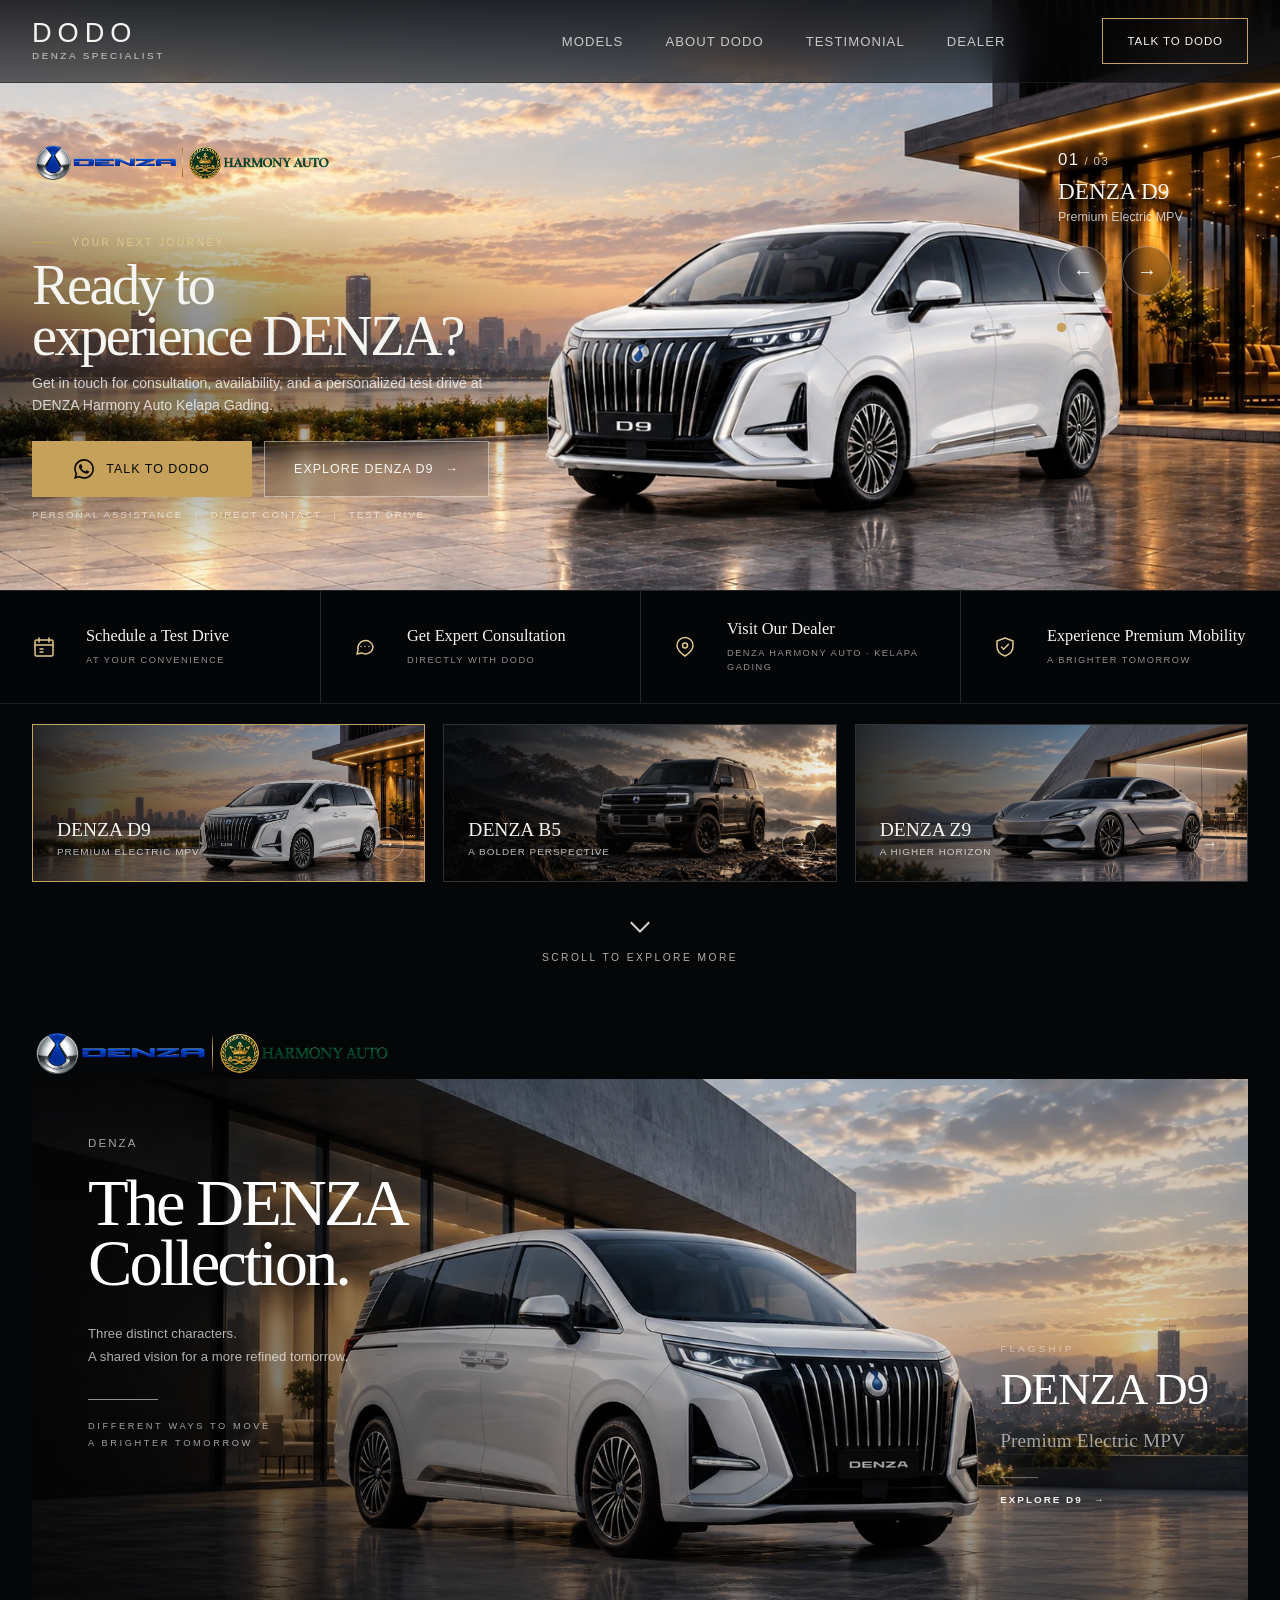
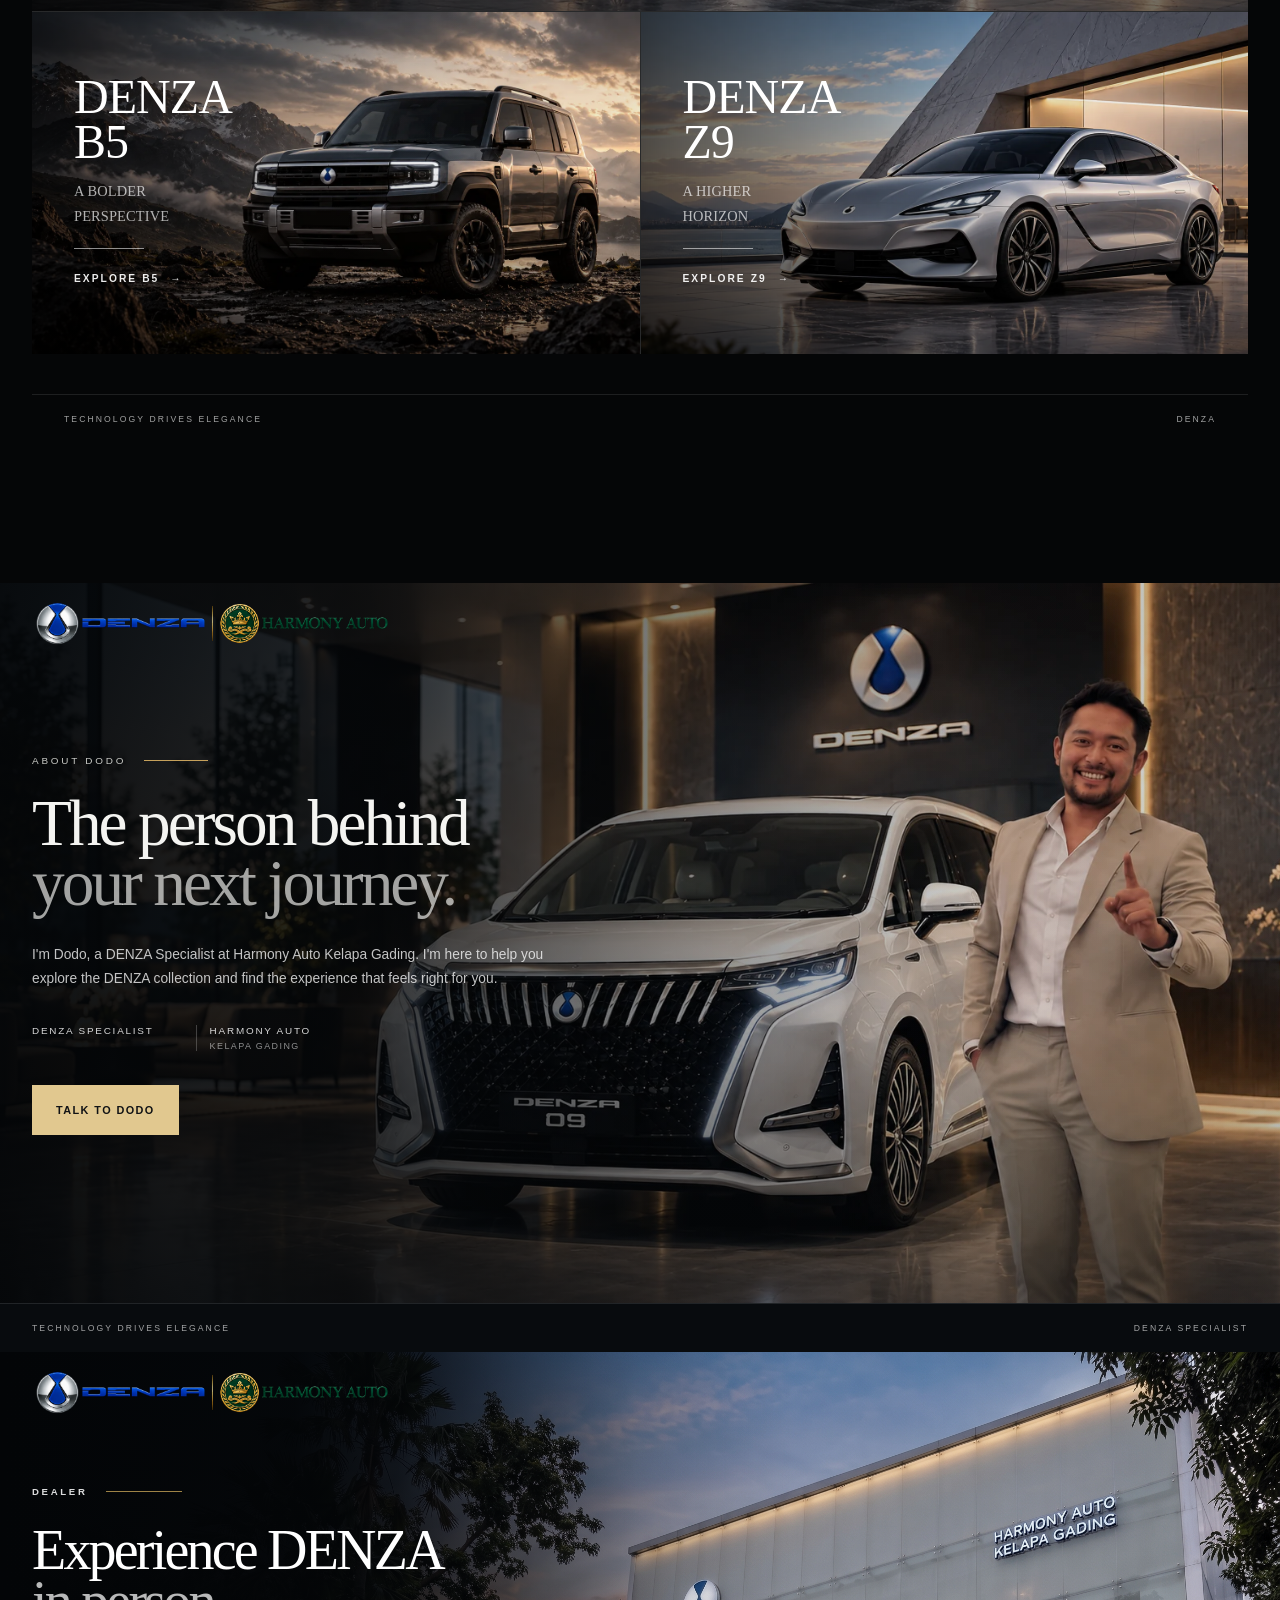
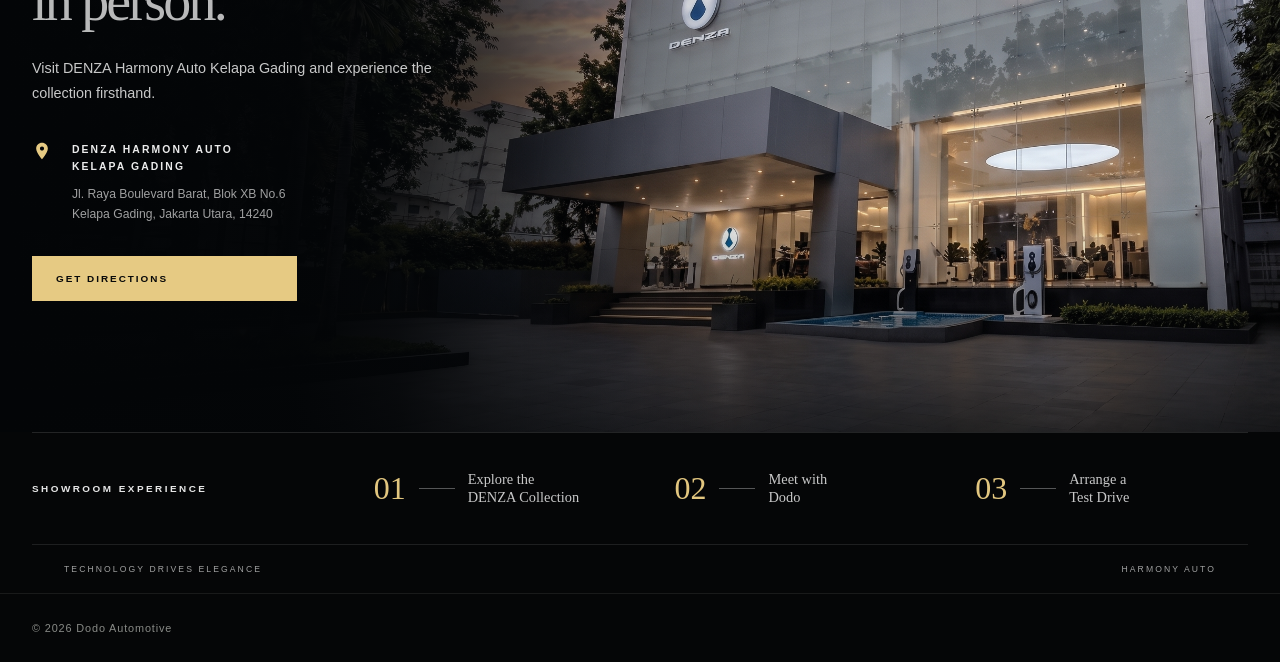
==== commit 45344311: "Refine all page v.1" ====
--- a/index.html
+++ b/index.html
@@ -10,11 +10,7 @@
         />
         <link rel="stylesheet" href="css/style.css" />
     </head>
-
     <body>
-        <!-- =========================================================
-        HEADER
-        ========================================================= -->
         <header class="site-header">
             <div class="container nav-wrapper">
                 <a href="index.html" class="brand">
@@ -23,12 +19,35 @@
                 </a>
 
                 <nav class="main-nav" id="main-nav">
-                    <a href="#models">Models</a>
-                    <a href="#why-d9">Why D9</a>
-                    <a href="#about-dodo">About Dodo</a>
-                    <a href="#dealer">Dealer</a>
-                    <a href="#test-drive">Test Drive</a>
-                    <a href="#test-drive" class="mobile-nav-cta">Book Test Drive</a>
+                    <div class="nav-models">
+                        <button
+                            class="nav-models-toggle"
+                            type="button"
+                            aria-expanded="false"
+                            aria-haspopup="true"
+                        >
+                            <span>Models</span>
+                        </button>
+
+                        <div class="nav-models-menu">
+                            <a href="d9.html">DENZA D9</a>
+                            <a href="b5.html">DENZA B5</a>
+                            <a href="z9.html">DENZA Z9</a>
+                        </div>
+                    </div>
+
+                    <a href="index.html#about-dodo">About Dodo</a>
+                    <a href="index.html#testimonials">Testimonial</a>
+                    <a href="index.html#dealer">Dealer</a>
+
+                    <a
+                        href="https://wa.me/6288294745477?text=Hi%20Dodo%2C%20I%27d%20like%20to%20learn%20more%20about%20DENZA."
+                        class="mobile-nav-cta"
+                        target="_blank"
+                        rel="noopener noreferrer"
+                    >
+                        Talk to Dodo
+                    </a>
                 </nav>
 
                 <a
@@ -58,11 +77,7 @@
                 </button>
             </div>
         </header>
-
         <main>
-            <!-- =========================================================
-            PAGE 1 — HOMEPAGE HERO
-            ========================================================= -->
             <div class="homepage">
                 <section class="hero" aria-label="DENZA model showcase">
                     <div class="hero-stage">
@@ -73,20 +88,58 @@
                                     src="assets/images/hero/d9-hero.jpeg"
                                     alt="DENZA D9 luxury electric MPV"
                                 />
+                                <video
+                                    class="hero-slide-video"
+                                    muted
+                                    playsinline
+                                    preload="metadata"
+                                    aria-hidden="true"
+                                >
+                                    <source
+                                        src="assets/videos/d9-promotional-video-720p.mp4"
+                                        type="video/mp4"
+                                    />
+                                </video>
                             </article>
+
                             <article class="hero-slide" data-model="b5" aria-hidden="true">
                                 <img
                                     class="hero-slide-image"
                                     src="assets/images/denza/lineup/b5-lineup.webp"
                                     alt="DENZA B5"
                                 />
+                                <video
+                                    class="hero-slide-video"
+                                    muted
+                                    playsinline
+                                    preload="metadata"
+                                    aria-hidden="true"
+                                >
+                                    <source
+                                        src="assets/videos/b5-promotional-video-720p.mp4"
+                                        type="video/mp4"
+                                    />
+                                </video>
                             </article>
+
                             <article class="hero-slide" data-model="z9" aria-hidden="true">
                                 <img
                                     class="hero-slide-image"
                                     src="assets/images/denza/lineup/z9-lineup.webp"
                                     alt="DENZA Z9"
                                 />
+                                <video
+                                    class="hero-slide-video"
+                                    muted
+                                    playsinline
+                                    preload="metadata"
+                                    aria-hidden="true"
+                                >
+                                    <source
+                                        src="assets/videos/z9-promotional-video-720p.mp4"
+                                        type="video/mp4"
+                                    />
+                                </video>
                             </article>
                         </div>
 
@@ -134,7 +187,6 @@
                                         href="#d9-experience"
                                     >
                                         <span>EXPLORE DENZA D9</span>
-                                        <span aria-hidden="true">→</span>
                                     </a>
                                 </div>
                                 <p class="hero-microcopy">
@@ -256,12 +308,12 @@
                         </a>
                     </div>
 
-                    <div class="container hero-model-selector" aria-label="DENZA model selector">
-                        <button
+                    <div class="container hero-model-selector" aria-label="DENZA models">
+                        <!-- D9 -->
+                        <a
                             class="hero-model-card hero-model-card--d9 is-active"
-                            type="button"
-                            data-model-target="d9"
-                            aria-pressed="true"
+                            href="d9.html"
+                            aria-label="Explore DENZA D9"
                         >
                             <img
                                 src="assets/images/hero/d9-hero.jpeg"
@@ -273,12 +325,13 @@
                                 <small>Premium Electric MPV</small>
                             </span>
                             <span class="hero-model-card-arrow" aria-hidden="true">→</span>
-                        </button>
-                        <button
+                        </a>
+
+                        <!-- B5 -->
+                        <a
                             class="hero-model-card hero-model-card--b5"
-                            type="button"
-                            data-model-target="b5"
-                            aria-pressed="false"
+                            href="b5.html"
+                            aria-label="Explore DENZA B5"
                         >
                             <img
                                 src="assets/images/denza/lineup/b5-lineup.webp"
@@ -290,12 +343,13 @@
                                 <small>A Bolder Perspective</small>
                             </span>
                             <span class="hero-model-card-arrow" aria-hidden="true">→</span>
-                        </button>
-                        <button
+                        </a>
+
+                        <!-- Z9 -->
+                        <a
                             class="hero-model-card hero-model-card--z9"
-                            type="button"
-                            data-model-target="z9"
-                            aria-pressed="false"
+                            href="z9.html"
+                            aria-label="Explore DENZA Z9"
                         >
                             <img
                                 src="assets/images/denza/lineup/z9-lineup.webp"
@@ -307,7 +361,7 @@
                                 <small>A Higher Horizon</small>
                             </span>
                             <span class="hero-model-card-arrow" aria-hidden="true">→</span>
-                        </button>
+                        </a>
                     </div>
 
                     <a
@@ -320,302 +374,6 @@
                     </a>
                 </section>
 
-                <!-- =========================================================
-                PAGE 3 — WHY D9 SECTION
-                ========================================================= -->
-                <section class="why-d9-section" id="why-d9">
-                    <div class="container">
-                        <div class="why-d9-intro">
-                            <span class="section-eyebrow">WHY D9</span>
-                            <h2>
-                                Designed around
-                                <span>the people inside.</span>
-                            </h2>
-                            <p>
-                                More than premium mobility. The DENZA D9 brings together first-class
-                                comfort, intelligent technology, and space designed for every
-                                journey.
-                            </p>
-                        </div>
-
-                        <div class="why-d9-list">
-                            <article class="why-d9-item">
-                                <span class="why-d9-number">01</span>
-                                <div class="why-d9-content">
-                                    <h3>First-Class Comfort</h3>
-                                    <p>
-                                        Second-row captain seats with massage, ventilation, and
-                                        electric legrests create a first-class experience for every
-                                        passenger.
-                                    </p>
-                                </div>
-                            </article>
-
-                            <article class="why-d9-item">
-                                <span class="why-d9-number">02</span>
-                                <div class="why-d9-content">
-                                    <h3>Space for Everyone</h3>
-                                    <p>
-                                        A 2+2+3 seating configuration combines generous passenger
-                                        space with flexible luggage capacity for everyday journeys.
-                                    </p>
-                                </div>
-                            </article>
-
-                            <article class="why-d9-item">
-                                <span class="why-d9-number">03</span>
-                                <div class="why-d9-content">
-                                    <h3>Intelligent by Design</h3>
-                                    <p>
-                                        A connected cabin experience with intelligent displays, OTA
-                                        updates, Apple CarPlay, and Android Auto.
-                                    </p>
-                                </div>
-                            </article>
-
-                            <article class="why-d9-item">
-                                <span class="why-d9-number">04</span>
-                                <div class="why-d9-content">
-                                    <h3>Confidence on Every Journey</h3>
-                                    <p>
-                                        Advanced driver assistance and safety technologies are
-                                        designed to provide greater confidence on the road.
-                                    </p>
-                                </div>
-                            </article>
-                        </div>
-
-                        <div class="model-footer-line">
-                            <span>Technology drives elegance</span>
-                            <span>DENZA D9</span>
-                        </div>
-                    </div>
-                </section>
-
-                <!-- =========================================================
-                D9 EXPERIENCE
-                ========================================================= -->
-                <section class="d9-experience-section" id="d9-experience">
-                    <div class="container">
-                        <figure class="d9-experience-hero">
-                            <img
-                                src="assets/images/denza/d9-interior.jpg"
-                                alt="DENZA D9 interior with premium second-row captain seats and panoramic roof"
-                            />
-                            <div class="d9-experience-hero-overlay"></div>
-                            <figcaption class="d9-experience-hero-content">
-                                <span class="section-eyebrow">D9 EXPERIENCE</span>
-                                <h2>
-                                    A cabin designed
-                                    <span>around comfort.</span>
-                                </h2>
-                                <p>
-                                    Every journey feels different in the DENZA D9. With a spacious
-                                    cabin, refined materials, and thoughtful details, it's a space
-                                    where comfort comes naturally.
-                                </p>
-                            </figcaption>
-                        </figure>
-
-                        <div class="d9-experience-features">
-                            <article class="d9-experience-feature">
-                                <span class="d9-experience-number">01</span>
-                                <div class="d9-experience-feature-copy">
-                                    <h3>Second-Row Comfort</h3>
-                                    <p>
-                                        Second-row captain seats bring first-class comfort with
-                                        massage, ventilation, electric legrests, and generous
-                                        adjustment.
-                                    </p>
-                                </div>
-                                <figure class="d9-experience-feature-image">
-                                    <img
-                                        src="assets/images/denza/d9-comfort.jpg"
-                                        alt="DENZA D9 captain seat"
-                                        loading="lazy"
-                                    />
-                                </figure>
-                                <span class="d9-experience-note">RELAX, YOUR WAY</span>
-                            </article>
-
-                            <article class="d9-experience-feature">
-                                <span class="d9-experience-number">02</span>
-                                <div class="d9-experience-feature-copy">
-                                    <h3>Space for Everyone</h3>
-                                    <p>
-                                        A 2+2+3 seating layout balances passenger comfort with
-                                        flexible luggage space, from
-                                        <span class="nowrap">410 L up to 2,310 L</span>.
-                                    </p>
-                                </div>
-                                <figure class="d9-experience-feature-image">
-                                    <img
-                                        src="assets/images/denza/d9-space.jpg"
-                                        alt="DENZA D9 cabin and rear seating space"
-                                        loading="lazy"
-                                    />
-                                </figure>
-                                <span class="d9-experience-note">MORE POSSIBILITIES</span>
-                            </article>
-
-                            <article class="d9-experience-feature">
-                                <span class="d9-experience-number">03</span>
-                                <div class="d9-experience-feature-copy">
-                                    <h3>Connected Cabin</h3>
-                                    <p>
-                                        Stay connected with a 15.6-inch intelligent display,
-                                        10.25-inch 3D instrument cluster, OTA updates, Apple
-                                        CarPlay, and Android Auto.
-                                    </p>
-                                </div>
-                                <figure class="d9-experience-feature-image">
-                                    <img
-                                        src="assets/images/denza/d9-dashboard.png"
-                                        alt="DENZA D9 cockpit with intelligent display"
-                                        loading="lazy"
-                                    />
-                                </figure>
-                                <span class="d9-experience-note">TECHNOLOGY IN HARMONY</span>
-                            </article>
-                        </div>
-
-                        <div
-                            class="d9-experience-slider-indicator"
-                            aria-label="D9 Experience slides"
-                        >
-                            <button
-                                type="button"
-                                class="d9-experience-dot is-active"
-                                aria-label="Show slide 1"
-                                aria-current="true"
-                            ></button>
-                            <button
-                                type="button"
-                                class="d9-experience-dot"
-                                aria-label="Show slide 2"
-                            ></button>
-                            <button
-                                type="button"
-                                class="d9-experience-dot"
-                                aria-label="Show slide 3"
-                            ></button>
-                        </div>
-
-                        <div class="model-footer-line">
-                            <span>Technology drives elegance</span>
-                            <span>DENZA D9</span>
-                        </div>
-                    </div>
-                </section>
-
-                <!-- =========================================================
-                TECHNOLOGY & SAFETY
-                ========================================================= -->
-                <section class="technology-safety-section" id="technology-safety">
-                    <div class="container">
-                        <!-- Hero -->
-                        <div class="technology-safety-hero">
-                            <div class="technology-safety-copy">
-                                <span class="section-eyebrow">TECHNOLOGY &amp; SAFETY</span>
-                                <h2>
-                                    Confidence, built into
-                                    <span>every journey.</span>
-                                </h2>
-                                <p>
-                                    Advanced technology and comprehensive safety systems work
-                                    quietly in the background, so you can focus on what matters most
-                                    — the people inside.
-                                </p>
-                            </div>
-
-                            <figure class="technology-safety-image">
-                                <img
-                                    src="assets/images/denza/d9-cockpit.jpg"
-                                    alt="DENZA D9 cockpit with intelligent displays"
-                                    loading="lazy"
-                                />
-                            </figure>
-                        </div>
-
-                        <!-- Technology Pillars -->
-                        <div class="technology-safety-pillars">
-                            <article class="technology-safety-pillar">
-                                <span class="technology-safety-number">01</span>
-                                <h3>Intelligent Cockpit</h3>
-                                <figure class="technology-safety-pillar-image">
-                                    <img
-                                        src="assets/images/denza/d9-intelegent-cockpit.webp"
-                                        alt="DENZA D9 intelligent cockpit"
-                                        loading="lazy"
-                                    />
-                                </figure>
-                                <p>
-                                    A connected driving experience with intelligent displays, OTA
-                                    updates, Apple CarPlay, and Android Auto.
-                                </p>
-                            </article>
-
-                            <article class="technology-safety-pillar">
-                                <span class="technology-safety-number">02</span>
-                                <h3>e-Platform 3.0</h3>
-                                <figure class="technology-safety-pillar-image">
-                                    <img
-                                        src="assets/images/denza/d9-eplatform.webp"
-                                        alt="DENZA D9 e-Platform 3.0"
-                                        loading="lazy"
-                                    />
-                                </figure>
-                                <p>
-                                    An advanced EV platform designed to support efficient
-                                    performance, stability, and everyday electric mobility.
-                                </p>
-                            </article>
-
-                            <article class="technology-safety-pillar">
-                                <span class="technology-safety-number">03</span>
-                                <h3>Complete Protection</h3>
-                                <figure class="technology-safety-pillar-image">
-                                    <img
-                                        src="assets/images/denza/d9-airbag.webp"
-                                        alt="DENZA D9 airbag protection system"
-                                        loading="lazy"
-                                    />
-                                </figure>
-                                <p>
-                                    Multi-row airbags, high-strength body structure, and advanced
-                                    safety systems help protect what matters most.
-                                </p>
-                            </article>
-                        </div>
-
-                        <!-- Safety Systems -->
-                        <div class="technology-safety-systems">
-                            <div class="technology-safety-systems-intro">
-                                <span class="section-eyebrow">SAFETY SYSTEMS</span>
-                                <h3>
-                                    A safer tomorrow,
-                                    <span>for the people who matter.</span>
-                                </h3>
-                            </div>
-
-                            <div class="safety-systems-visual">
-                                <img
-                                    src="assets/images/denza/d9-safety-systems.webp"
-                                    alt="DENZA D9 safety systems"
-                                />
-                            </div>
-                        </div>
-
-                        <div class="model-footer-line">
-                            <span>Technology drives elegance</span>
-                            <span>DENZA D9</span>
-                        </div>
-                    </div>
-                </section>
-
-                <!-- =========================================================
-                DENZA LINEUP
-                ========================================================= -->
                 <section class="denza-lineup-section" id="models">
                     <div class="section-brand-logo section-brand-logo--rail">
                         <img
@@ -645,7 +403,11 @@
 
                         <div class="denza-lineup-grid">
                             <!-- D9 -->
-                            <article class="denza-lineup-card denza-lineup-card--d9">
+                            <a
+                                href="d9.html"
+                                class="denza-lineup-card denza-lineup-card--d9"
+                                aria-label="Explore DENZA D9"
+                            >
                                 <figure class="denza-lineup-image">
                                     <img
                                         src="assets/images/denza/lineup/d9-lineup.webp"
@@ -658,15 +420,19 @@
                                     <h3>DENZA D9</h3>
                                     <p class="denza-lineup-model-type">Premium Electric MPV</p>
                                     <div class="denza-lineup-content-line"></div>
-                                    <a href="#d9-experience" class="denza-lineup-link">
+                                    <span class="denza-lineup-link">
                                         Explore D9
                                         <span aria-hidden="true">→</span>
-                                    </a>
-                                </div>
-                            </article>
+                                    </span>
+                                </div>
+                            </a>
 
                             <!-- B5 -->
-                            <article class="denza-lineup-card denza-lineup-card--b5">
+                            <a
+                                href="b5.html"
+                                class="denza-lineup-card denza-lineup-card--b5"
+                                aria-label="Explore DENZA B5"
+                            >
                                 <figure class="denza-lineup-image">
                                     <img
                                         src="assets/images/denza/lineup/b5-lineup.webp"
@@ -678,15 +444,19 @@
                                     <h3>DENZA B5</h3>
                                     <p>A Bolder Perspective</p>
                                     <div class="denza-lineup-content-line"></div>
-                                    <a href="#b5" class="denza-lineup-link">
+                                    <span class="denza-lineup-link">
                                         Explore B5
-                                        <span aria-hidden="true">←</span>
-                                    </a>
-                                </div>
-                            </article>
+                                        <span aria-hidden="true">→</span>
+                                    </span>
+                                </div>
+                            </a>
 
                             <!-- Z9 -->
-                            <article class="denza-lineup-card denza-lineup-card--z9">
+                            <a
+                                href="z9.html"
+                                class="denza-lineup-card denza-lineup-card--z9"
+                                aria-label="Explore DENZA Z9"
+                            >
                                 <figure class="denza-lineup-image">
                                     <img
                                         src="assets/images/denza/lineup/z9-lineup.webp"
@@ -698,12 +468,12 @@
                                     <h3>DENZA Z9</h3>
                                     <p>A Higher Horizon</p>
                                     <div class="denza-lineup-content-line"></div>
-                                    <a href="#z9" class="denza-lineup-link">
+                                    <span class="denza-lineup-link">
                                         Explore Z9
                                         <span aria-hidden="true">→</span>
-                                    </a>
-                                </div>
-                            </article>
+                                    </span>
+                                </div>
+                            </a>
                         </div>
 
                         <div class="model-footer-line">
@@ -713,386 +483,6 @@
                     </div>
                 </section>
 
-                <!-- =========================================================
-                DENZA B5 EXPERIENCE
-                ========================================================= -->
-                <section class="denza-b5-section" id="b5">
-                    <div class="section-brand-logo section-brand-logo--rail">
-                        <img
-                            src="assets/images/denza/denza-harmony-logo.png"
-                            alt="DENZA Harmony Auto"
-                            loading="lazy"
-                        />
-                    </div>
-
-                    <div class="denza-b5-hero">
-                        <img
-                            src="assets/images/denza/b5/b5-hero.webp"
-                            alt="DENZA B5 on rugged terrain"
-                            loading="lazy"
-                        />
-                        <div class="denza-b5-hero-overlay"></div>
-                        <div class="container denza-b5-hero-inner">
-                            <div class="denza-b5-hero-copy">
-                                <span class="denza-b5-eyebrow">DENZA B5</span>
-                                <h2>A BOLDER<br />PERSPECTIVE.</h2>
-                                <p>
-                                    A different character.<br />A more confident way<br />to move
-                                    forward.
-                                </p>
-                                <div class="denza-b5-rule"></div>
-                                <span class="denza-b5-note"
-                                    >PREMIUM ELECTRIFIED SUV<br />FOR A WIDER TOMORROW</span
-                                >
-                                <div class="denza-b5-actions">
-                                    <a
-                                        href="https://wa.me/6288294745477?text=Hi%20Dodo%2C%20I%27m%20interested%20in%20the%20DENZA%20B5%20and%20would%20like%20to%20know%20more%20about%20the%20pre-order."
-                                        class="denza-b5-button"
-                                        target="_blank"
-                                        rel="noopener noreferrer"
-                                        >PRE-ORDER B5 <span aria-hidden="true">→</span></a
-                                    >
-                                </div>
-                            </div>
-                            <span class="denza-b5-hero-side-note"
-                                >EXPLORE<br />FURTHER<br />LIVE BOLDER</span
-                            >
-                        </div>
-                    </div>
-
-                    <div class="denza-b5-highlights" id="b5-highlights">
-                        <div class="container">
-                            <div class="denza-b5-highlight-grid">
-                                <article class="denza-b5-highlight">
-                                    <figure>
-                                        <img
-                                            src="assets/images/denza/b5/b5-design.webp"
-                                            alt="DENZA B5 front design detail"
-                                            loading="lazy"
-                                        />
-                                    </figure>
-                                    <span class="denza-b5-index">01</span>
-                                    <h3>BOLD DESIGN</h3>
-                                    <p>
-                                        A modern and distinctive presence that stands out, on every
-                                        terrain and in every setting.
-                                    </p>
-                                    <div class="denza-b5-small-rule"></div>
-                                </article>
-                                <article class="denza-b5-highlight">
-                                    <figure>
-                                        <img
-                                            src="assets/images/denza/b5/b5-capability.webp"
-                                            alt="DENZA B5 rear three-quarter view"
-                                            loading="lazy"
-                                        />
-                                    </figure>
-                                    <span class="denza-b5-index">02</span>
-                                    <h3>CONFIDENT CAPABILITY</h3>
-                                    <p>
-                                        Engineered for more possibilities, giving you the confidence
-                                        to go further in your everyday and beyond.
-                                    </p>
-                                    <div class="denza-b5-small-rule"></div>
-                                </article>
-                                <article class="denza-b5-highlight">
-                                    <figure>
-                                        <img
-                                            src="assets/images/denza/b5/b5-technology.webp"
-                                            alt="DENZA B5 interior technology"
-                                            loading="lazy"
-                                        />
-                                    </figure>
-                                    <span class="denza-b5-index">03</span>
-                                    <h3>ADVANCED TECHNOLOGY</h3>
-                                    <p>
-                                        Intelligent systems and electrified performance working
-                                        together for a smoother, smarter, and more connected
-                                        journey.
-                                    </p>
-                                    <div class="denza-b5-small-rule"></div>
-                                </article>
-                            </div>
-                        </div>
-                    </div>
-
-                    <div class="denza-b5-horizon">
-                        <div class="denza-b5-horizon-image">
-                            <img
-                                src="assets/images/denza/b5/b5-horizon.webp"
-                                alt="DENZA B5 viewed from above on rugged terrain"
-                                loading="lazy"
-                            />
-                            <span class="denza-b5-horizon-label"
-                                >MORE<br />PLACES<br />MORE<br />PERSPECTIVES</span
-                            >
-                        </div>
-                        <div class="denza-b5-horizon-copy">
-                            <span class="denza-b5-eyebrow">DENZA B5</span>
-                            <h3>Not Just a Destination.<br />A Broader Horizon.</h3>
-                            <p>
-                                The DENZA B5 is made for those who see more in every journey.
-                                Combining refined design, capable performance, and intelligent
-                                technology, it opens a wider perspective for the road ahead.
-                            </p>
-                            <a
-                                href="https://wa.me/6288294745477?text=Hi%20Dodo%2C%20I%27m%20interested%20in%20the%20DENZA%20B5%20and%20would%20like%20to%20know%20more%20about%20the%20pre-order."
-                                class="denza-b5-button"
-                                target="_blank"
-                                rel="noopener noreferrer"
-                                >PRE-ORDER B5 <span aria-hidden="true">→</span></a
-                            >
-                        </div>
-                    </div>
-
-                    <div class="denza-b5-destinations">
-                        <div class="denza-b5-destination">
-                            <img
-                                src="assets/images/denza/b5/b5-city.webp"
-                                alt="Road through a forest"
-                                loading="lazy"
-                            /><span>CITY<br />COMMUTE</span><i></i>
-                        </div>
-                        <div class="denza-b5-destination">
-                            <img
-                                src="assets/images/denza/b5/b5-weekend.webp"
-                                alt="Mountain lake landscape"
-                                loading="lazy"
-                            /><span>WEEKEND<br />ESCAPE</span><i></i>
-                        </div>
-                        <div class="denza-b5-destination">
-                            <img
-                                src="assets/images/denza/b5/b5-tomorrow.webp"
-                                alt="Mountain horizon at dusk"
-                                loading="lazy"
-                            /><span>A WIDER<br />TOMORROW</span><i></i>
-                        </div>
-                    </div>
-
-                    <div class="model-footer-line" id="b5-interest">
-                        <span>Technology drives elegance</span>
-                        <span>DENZA B5</span>
-                    </div>
-                </section>
-
-                <!-- =========================================================
-                DENZA Z9 — COMING SOON
-                ========================================================= -->
-                <section class="denza-z9-section" id="z9">
-                    <div class="section-brand-logo section-brand-logo--rail">
-                        <img
-                            src="assets/images/denza/denza-harmony-logo.png"
-                            alt="DENZA Harmony Auto"
-                            loading="lazy"
-                        />
-                    </div>
-
-                    <!-- HERO -->
-                    <div class="denza-z9-hero">
-                        <img
-                            src="assets/images/denza/z9/z9-hero.webp"
-                            alt="DENZA Z9"
-                            loading="lazy"
-                        />
-
-                        <div class="denza-z9-hero-overlay"></div>
-
-                        <div class="container denza-z9-hero-inner">
-                            <div class="denza-z9-hero-copy">
-                                <span class="denza-z9-eyebrow">DENZA Z9</span>
-
-                                <h2>
-                                    A HIGHER
-                                    <span>HORIZON.</span>
-                                </h2>
-
-                                <p>
-                                    A new perspective<br />
-                                    on modern luxury.
-                                </p>
-
-                                <div class="denza-z9-rule"></div>
-
-                                <span class="denza-z9-status"> COMING SOON </span>
-
-                                <a href="#z9-interest" class="denza-z9-button">
-                                    REGISTER YOUR INTEREST
-                                    <span aria-hidden="true">→</span>
-                                </a>
-                            </div>
-
-                            <span class="denza-z9-side-note">
-                                ELEGANCE<br />
-                                INTELLIGENCE<br />
-                                A WIDER TOMORROW
-                            </span>
-                        </div>
-                    </div>
-
-                    <!-- HIGHLIGHTS -->
-                    <div class="denza-z9-highlights">
-                        <div class="container">
-                            <div class="denza-z9-highlight-grid">
-                                <article class="denza-z9-highlight">
-                                    <figure>
-                                        <img
-                                            src="assets/images/denza/z9/z9-detail-lamp.jpg"
-                                            alt="DENZA Z9 rear light detail"
-                                            loading="lazy"
-                                        />
-                                    </figure>
-
-                                    <span class="denza-z9-index">01</span>
-
-                                    <h3>DISTINCTIVE PRESENCE</h3>
-
-                                    <p>
-                                        A refined and progressive design that commands attention
-                                        from every angle.
-                                    </p>
-
-                                    <div class="denza-z9-small-rule"></div>
-                                </article>
-
-                                <article class="denza-z9-highlight">
-                                    <figure>
-                                        <img
-                                            src="assets/images/denza/z9/z9-highlight.jpg"
-                                            alt="DENZA Z9 rear exterior"
-                                            loading="lazy"
-                                        />
-                                    </figure>
-
-                                    <span class="denza-z9-index">02</span>
-
-                                    <h3>INTELLIGENT PERFORMANCE</h3>
-
-                                    <p>
-                                        Engineered with advanced technology for a smoother, smarter,
-                                        and more confident drive.
-                                    </p>
-
-                                    <div class="denza-z9-small-rule"></div>
-                                </article>
-
-                                <article class="denza-z9-highlight">
-                                    <figure>
-                                        <img
-                                            src="assets/images/denza/z9/z9-interior.webp"
-                                            alt="DENZA Z9 interior"
-                                            loading="lazy"
-                                        />
-                                    </figure>
-
-                                    <span class="denza-z9-index">03</span>
-
-                                    <h3>MODERN LUXURY</h3>
-
-                                    <p>
-                                        A sophisticated interior designed to elevate every journey.
-                                    </p>
-
-                                    <div class="denza-z9-small-rule"></div>
-                                </article>
-                            </div>
-                        </div>
-                    </div>
-
-                    <!-- INTEREST / FORM -->
-                    <div class="denza-z9-interest" id="z9-interest">
-                        <div class="denza-z9-interest-image">
-                            <img
-                                src="assets/images/denza/z9/z9-back.webp"
-                                alt="DENZA Z9 front exterior"
-                                loading="lazy"
-                            />
-
-                            <span class="denza-z9-interest-label">
-                                MORE<br />
-                                TO DISCOVER<br />
-                                SOON
-                            </span>
-                        </div>
-
-                        <div class="denza-z9-interest-copy">
-                            <span class="denza-z9-eyebrow">DENZA Z9</span>
-
-                            <h3>BE THE FIRST TO KNOW.</h3>
-
-                            <p>
-                                Discover more about the DENZA Z9 as it arrives. Register your
-                                interest and Dodo will be in touch with you.
-                            </p>
-
-                            <form class="denza-z9-form">
-                                <label>
-                                    <span class="sr-only">Name</span>
-                                    <input
-                                        type="text"
-                                        name="name"
-                                        placeholder="Your Name *"
-                                        required
-                                    />
-                                </label>
-
-                                <label>
-                                    <span class="sr-only">WhatsApp Number</span>
-                                    <input
-                                        type="tel"
-                                        name="whatsapp"
-                                        placeholder="WhatsApp Number *"
-                                        required
-                                    />
-                                </label>
-
-                                <label>
-                                    <span class="sr-only">Email Address</span>
-                                    <input
-                                        type="email"
-                                        name="email"
-                                        placeholder="Email Address (Optional)"
-                                    />
-                                </label>
-
-                                <button type="submit" class="denza-z9-submit">
-                                    REGISTER YOUR INTEREST
-                                    <span aria-hidden="true">→</span>
-                                </button>
-                            </form>
-
-                            <p class="denza-z9-privacy">
-                                Your details will only be used to contact you regarding the DENZA
-                                Z9.
-                            </p>
-                        </div>
-                    </div>
-
-                    <!-- CLOSING VISUAL -->
-                    <div class="denza-z9-closing">
-                        <img
-                            src="assets/images/denza/z9/tomorrow.png"
-                            alt="DENZA Z9 interior"
-                            loading="lazy"
-                        />
-
-                        <div class="denza-z9-closing-overlay"></div>
-
-                        <div class="denza-z9-closing-copy">
-                            <span>A QUIETER</span>
-                            <span>TOMORROW.</span>
-                            <div class="denza-z9-small-rule"></div>
-                        </div>
-                    </div>
-
-                    <div class="model-footer-line">
-                        <span>Technology drives elegance</span>
-                        <span>DENZA Z9</span>
-                    </div>
-                </section>
-
-                <!-- =========================================================
-                ABOUT DODO
-                ========================================================= -->
                 <section class="about-dodo-section" id="about-dodo">
                     <div class="about-dodo-visual">
                         <img
@@ -1142,7 +532,6 @@
                                     rel="noopener noreferrer"
                                 >
                                     TALK TO DODO
-                                    <span aria-hidden="true">→</span>
                                 </a>
                             </div>
                         </div>
@@ -1212,7 +601,7 @@
                                 target="_blank"
                                 rel="noopener noreferrer"
                             >
-                                GET DIRECTIONS <span aria-hidden="true">→</span>
+                                GET DIRECTIONS
                             </a>
                         </div>
                     </div>
@@ -1228,7 +617,7 @@
                         </a>
                         <a
                             class="dealer-experience-item dealer-experience-item--link"
-                            href="https://wa.me/6288294745477?text=Hi%20Dodo%2C%20I%27d%20like%20to%20arrange%20a%20test%20drive%20with%20the%20DENZA%20D9."
+                            href="https://wa.me/6288294745477?text=Hi%20Dodo%2C%20I%27d%20like%20to%20arrange%20a%20test%20drive%20with%20the%20DENZA."
                             target="_blank"
                             rel="noopener noreferrer"
                         >
@@ -1243,16 +632,15 @@
                         </div>
                     </div>
                 </section>
+
                 <section id="test-drive"></section>
             </div>
         </main>
-
         <footer class="site-footer">
             <div class="container">
                 <p>© 2026 Dodo Automotive</p>
             </div>
         </footer>
-
         <script src="js/main.js"></script>
     </body>
 </html>
--- a/css/style.css
+++ b/css/style.css
@@ -160,6 +160,176 @@
 .main-nav a:hover::after {
     transform: scaleX(1);
     transform-origin: left;
+}
+
+/* ---------- Models Dropdown Interaction ---------- */
+
+.nav-models {
+    position: relative;
+}
+
+.nav-models-menu {
+    position: absolute;
+    top: calc(100% + 8px);
+    left: 50%;
+    width: 190px;
+    padding: 12px 0;
+    background: rgba(8, 9, 10, 0.98);
+    border: 1px solid var(--color-border-soft);
+    box-shadow: 0 18px 45px rgba(0, 0, 0, 0.28);
+    transform: translate(-50%, -8px);
+    opacity: 0;
+    visibility: hidden;
+    pointer-events: none;
+    transition:
+        opacity var(--transition-fast),
+        transform var(--transition-fast),
+        visibility var(--transition-fast);
+}
+
+/* Transparent hover bridge between Models and dropdown */
+.nav-models::after {
+    content: '';
+    position: absolute;
+    top: 100%;
+    left: -12px;
+    right: -12px;
+    height: 8px;
+}
+
+.nav-models:hover .nav-models-menu,
+.nav-models:focus-within .nav-models-menu,
+.nav-models.is-open .nav-models-menu {
+    opacity: 1;
+    visibility: visible;
+    pointer-events: auto;
+    transform: translate(-50%, 0);
+}
+
+.nav-models-menu a {
+    display: block;
+    padding: 10px 18px;
+    color: var(--color-text-soft);
+    font-size: 0.78rem;
+    letter-spacing: 0.08em;
+    text-transform: uppercase;
+    white-space: nowrap;
+}
+
+.nav-models-menu a:hover {
+    color: var(--color-text);
+    background: rgba(255, 255, 255, 0.035);
+}
+
+.nav-models-menu a::after {
+    display: none;
+}
+
+/* =========================================================
+   MODELS DROPDOWN
+========================================================= */
+
+.nav-models {
+    position: relative;
+}
+
+.nav-models-toggle {
+    display: inline-flex;
+    align-items: center;
+    gap: 7px;
+    position: relative;
+    padding: 0;
+    border: 0;
+    background: transparent;
+    color: var(--color-text-soft);
+    font: inherit;
+    font-size: 0.82rem;
+    font-weight: 500;
+    letter-spacing: 0.08em;
+    text-transform: uppercase;
+    cursor: pointer;
+    transition: color var(--transition-fast);
+}
+
+.nav-models-toggle:hover,
+.nav-models.is-open .nav-models-toggle {
+    color: var(--color-text);
+}
+
+.nav-models-toggle::after {
+    content: '';
+    position: absolute;
+    left: 0;
+    bottom: -9px;
+    width: calc(100% - 18px);
+    height: 1px;
+    background: var(--color-gold);
+    transform: scaleX(0);
+    transform-origin: right;
+    transition: transform var(--transition-base);
+}
+
+.nav-models-toggle:hover::after,
+.nav-models.is-open .nav-models-toggle::after {
+    transform: scaleX(1);
+    transform-origin: left;
+}
+
+.nav-models-chevron {
+    font-size: 0.78rem;
+    line-height: 1;
+    transform: translateY(-1px);
+    transition: transform var(--transition-fast);
+}
+
+.nav-models.is-open .nav-models-chevron {
+    transform: rotate(180deg) translateY(1px);
+}
+
+.nav-models-menu {
+    position: absolute;
+    top: calc(100% + 22px);
+    left: 50%;
+    width: 190px;
+    padding: 12px 0;
+    background: rgba(8, 9, 10, 0.98);
+    border: 1px solid var(--color-border-soft);
+    box-shadow: 0 18px 45px rgba(0, 0, 0, 0.28);
+    transform: translate(-50%, -8px);
+    opacity: 0;
+    visibility: hidden;
+    pointer-events: none;
+    transition:
+        opacity var(--transition-fast),
+        transform var(--transition-fast),
+        visibility var(--transition-fast);
+}
+
+.nav-models:hover .nav-models-menu,
+.nav-models:focus-within .nav-models-menu,
+.nav-models.is-open .nav-models-menu {
+    opacity: 1;
+    visibility: visible;
+    pointer-events: auto;
+    transform: translate(-50%, 0);
+}
+
+.nav-models-menu a {
+    display: block;
+    padding: 13px 20px;
+    color: var(--color-text-soft);
+    font-size: 0.68rem;
+    letter-spacing: 0.12em;
+    text-transform: uppercase;
+}
+
+.nav-models-menu a::after {
+    display: none;
+}
+
+.nav-models-menu a:hover {
+    color: var(--color-text);
+    background: rgba(255, 255, 255, 0.04);
 }
 
 /* ---------- Header CTA ---------- */
@@ -270,6 +440,22 @@
     .homepage .hero-microcopy {
         margin-top: 12px;
     }
+
+    .homepage .hero-eyebrow,
+    .homepage .hero h1,
+    .homepage .hero-description {
+        transition:
+            opacity 400ms ease,
+            visibility 400ms ease;
+    }
+
+    .homepage.is-hero-video-playing .hero-eyebrow,
+    .homepage.is-hero-video-playing .hero h1,
+    .homepage.is-hero-video-playing .hero-description {
+        opacity: 0;
+        visibility: visible;
+        pointer-events: none;
+    }
 }
 
 /* =========================================================
@@ -279,6 +465,7 @@
 .homepage .hero-slides,
 .homepage .hero-slide,
 .homepage .hero-slide-image,
+.homepage .hero-slide-video,
 .homepage .hero-overlay {
     position: absolute;
     inset: 0;
@@ -301,6 +488,51 @@
     visibility: visible;
 }
 
+.hero-slide-image,
+.hero-slide-video {
+    width: 100%;
+    height: 100%;
+    object-fit: cover;
+    object-position: center center;
+    filter: brightness(0.98) contrast(1.04);
+}
+
+.hero-slide-image {
+    opacity: 1;
+    transition: opacity 500ms ease;
+}
+
+.hero-slide-video {
+    opacity: 0;
+    pointer-events: none;
+    transition: opacity 500ms ease;
+}
+
+.hero-slide.is-video-playing .hero-slide-image {
+    opacity: 0;
+}
+
+.hero-slide.is-video-playing .hero-slide-video {
+    opacity: 1;
+}
+
+.hero-slides {
+    z-index: 0;
+}
+
+.hero-slide {
+    opacity: 0;
+    visibility: hidden;
+    transition:
+        opacity 600ms ease,
+        visibility 600ms ease;
+}
+
+.hero-slide.is-active {
+    opacity: 1;
+    visibility: visible;
+}
+
 .hero-slide-image {
     width: 100%;
     height: 100%;
@@ -350,6 +582,18 @@
     }
 
     .homepage .hero-slide[data-model='z9'] .hero-slide-image {
+        object-position: center center;
+    }
+
+    .homepage .hero-slide[data-model='d9'] .hero-slide-video {
+        object-position: center center;
+    }
+
+    .homepage .hero-slide[data-model='b5'] .hero-slide-video {
+        object-position: center center;
+    }
+
+    .homepage .hero-slide[data-model='z9'] .hero-slide-video {
         object-position: center center;
     }
 }
@@ -777,6 +1021,59 @@
 }
 
 @media (max-width: 900px) {
+    .nav-models {
+        width: 100%;
+    }
+
+    .nav-models-toggle {
+        width: 100%;
+        justify-content: space-between;
+        padding-block: 14px;
+        font-size: 0.95rem;
+    }
+
+    .nav-models-toggle::after {
+        display: none;
+    }
+
+    .nav-models-menu {
+        position: static;
+        width: 100%;
+        padding: 0;
+        background: transparent;
+        border: 0;
+        box-shadow: none;
+        transform: none;
+        opacity: 0;
+        visibility: hidden;
+        max-height: 0;
+        overflow: hidden;
+        pointer-events: none;
+        transition:
+            opacity var(--transition-fast),
+            max-height var(--transition-base),
+            visibility var(--transition-fast);
+    }
+
+    .nav-models:hover .nav-models-menu,
+    .nav-models:focus-within .nav-models-menu {
+        transform: none;
+    }
+
+    .nav-models.is-open .nav-models-menu {
+        opacity: 1;
+        visibility: visible;
+        max-height: 220px;
+        pointer-events: auto;
+    }
+
+    .nav-models-menu a {
+        padding: 10px 16px;
+        color: var(--color-text-muted);
+        font-size: 0.78rem;
+        letter-spacing: 0.1em;
+    }
+
     .hero-stage {
         min-height: 760px;
     }
@@ -4309,4 +4606,10 @@
         margin: 4px auto 22px;
         font-size: 0.5rem;
     }
-}
+
+    .homepage .hero-talk-button {
+        background: var(--color-gold);
+        border-color: var(--color-gold);
+        color: #080808;
+    }
+}
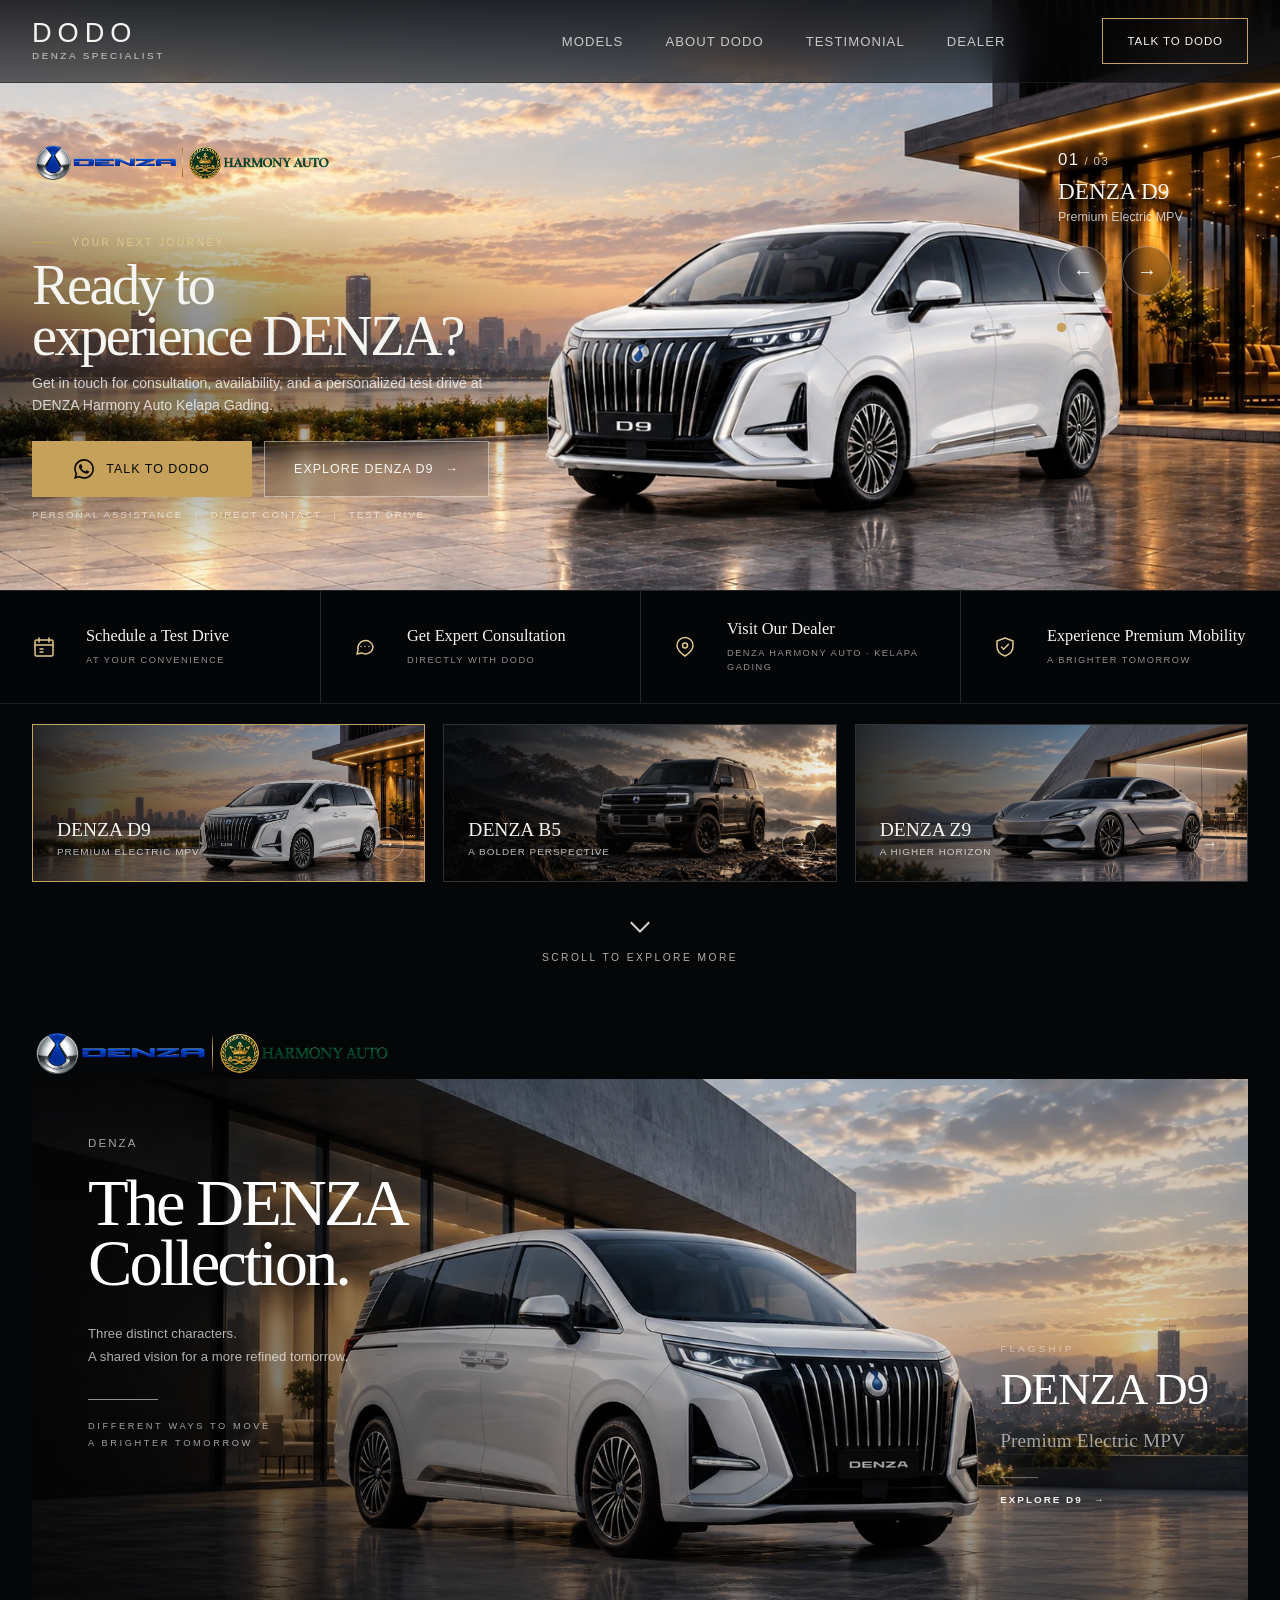
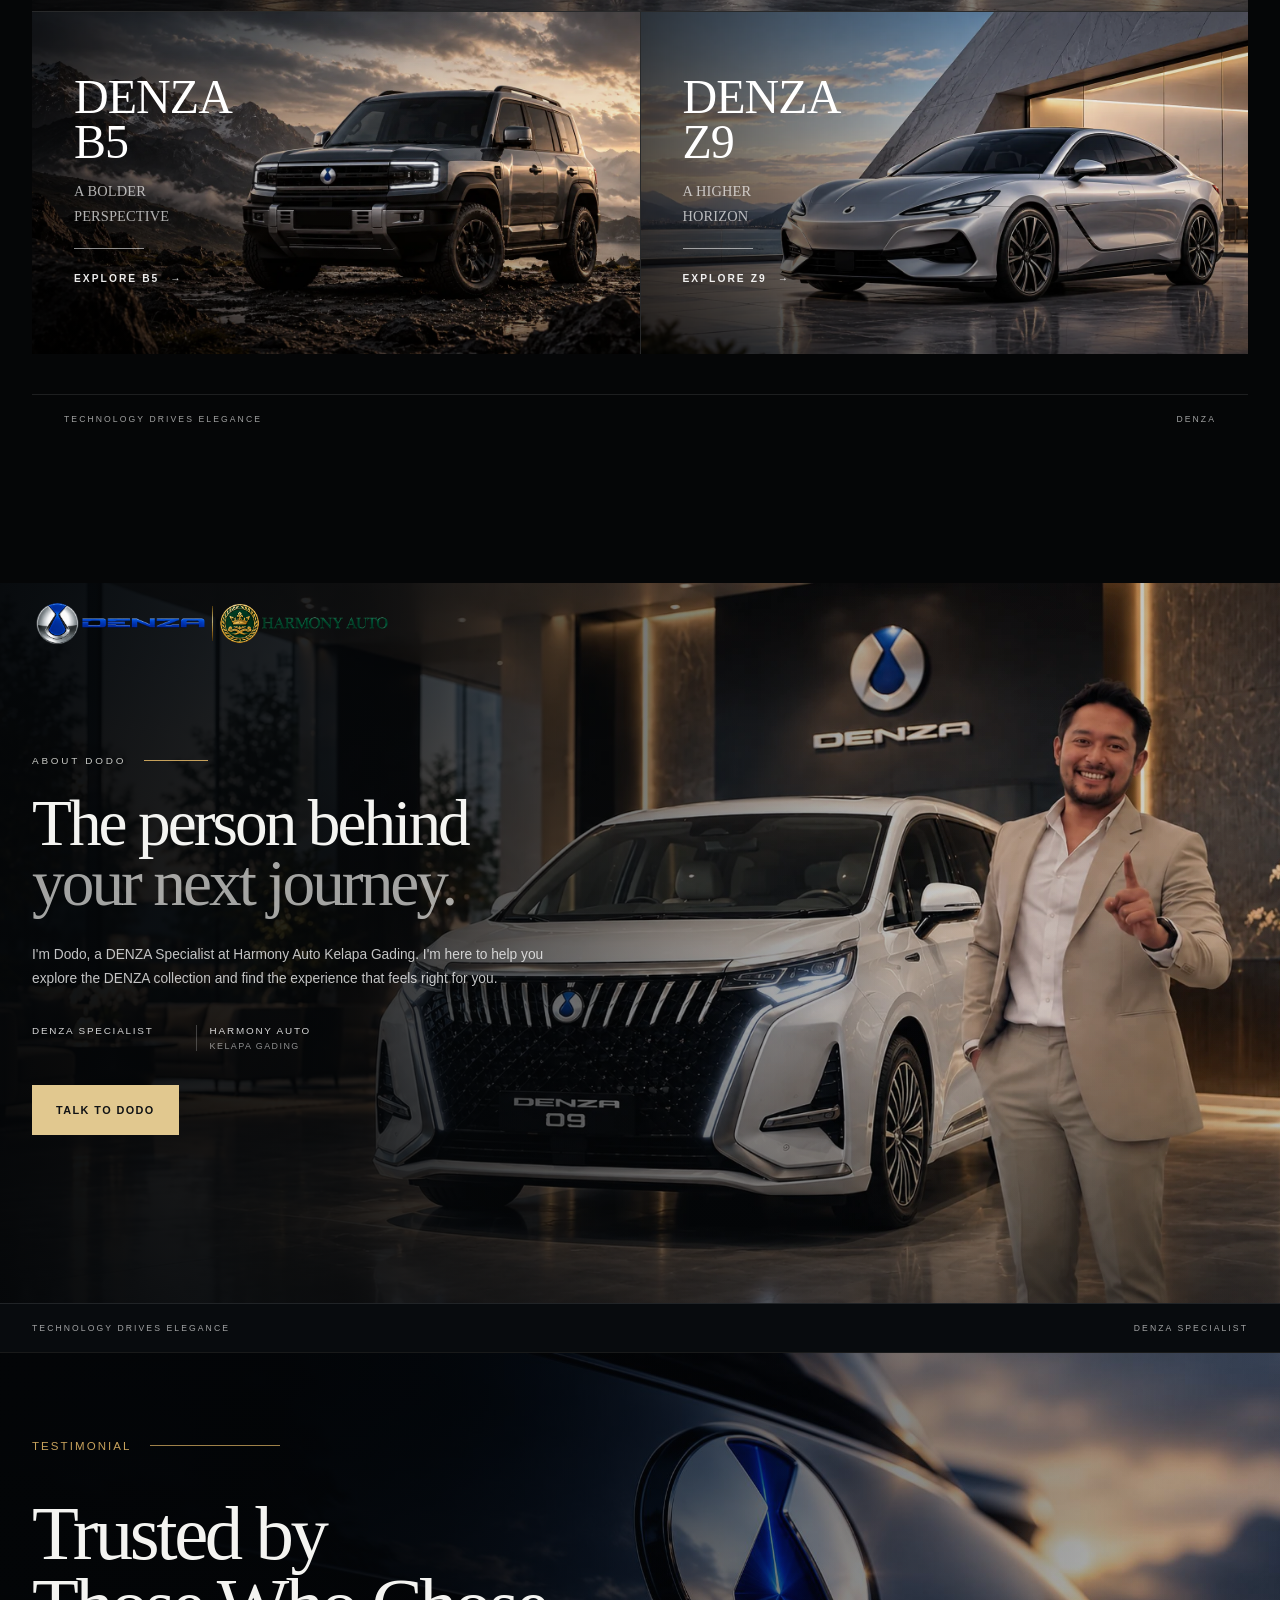
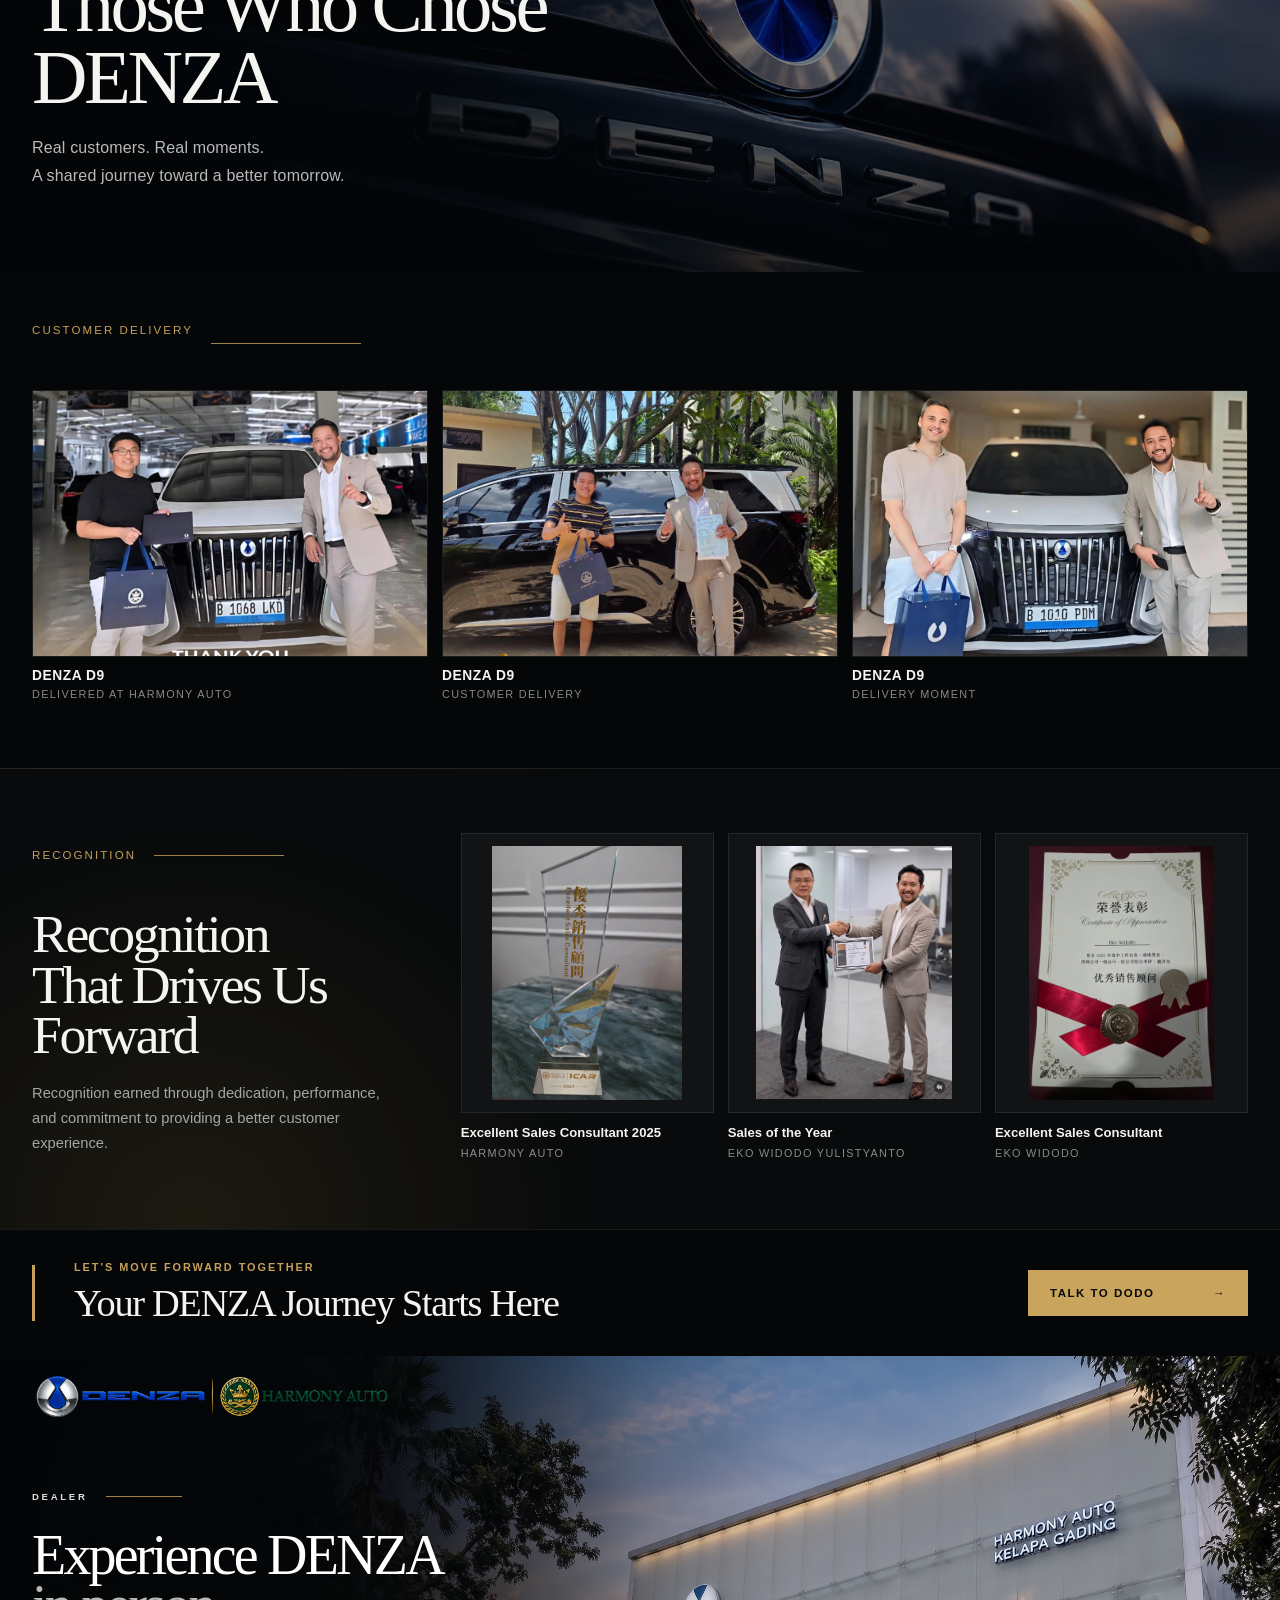
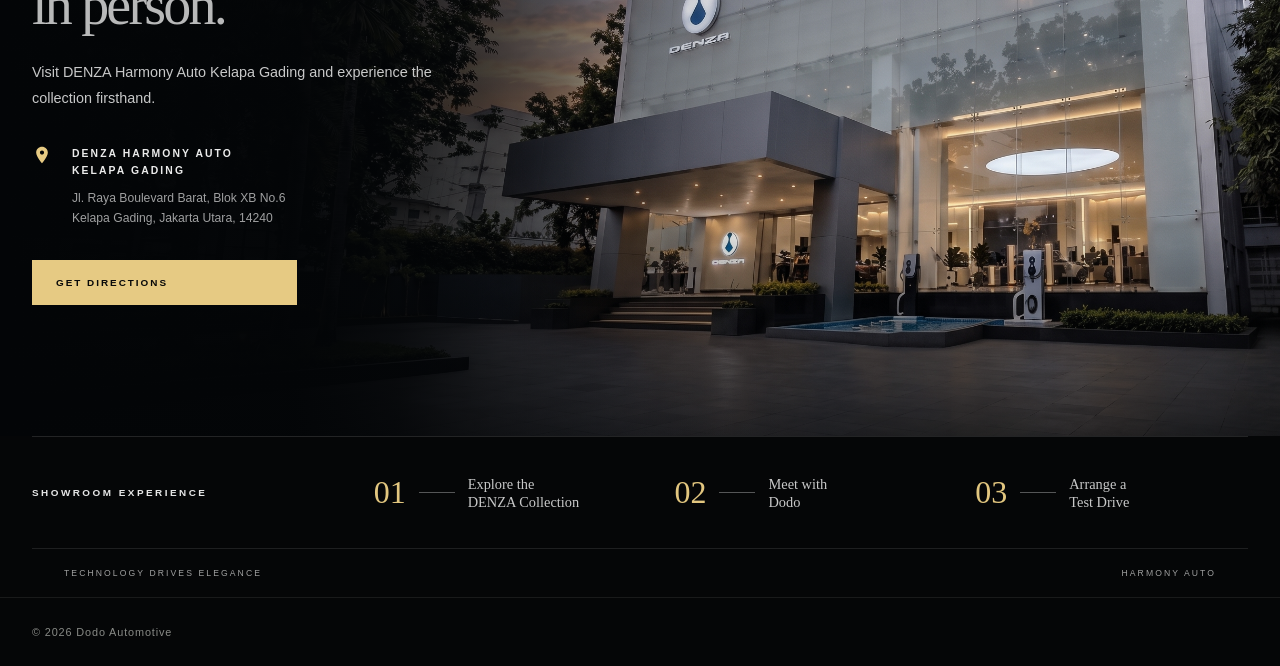
==== commit fab2bc0a: "add video b5 z9 & whatsapp icon" ====
--- a/index.html
+++ b/index.html
@@ -543,6 +543,164 @@
                     </div>
                 </section>
 
+                <section class="testimonial-section" id="testimonials">
+                    <div class="testimonial-hero">
+                        <img
+                            src="assets/images/testimonial/testimonial-denza-emblem.jpg"
+                            alt="DENZA emblem"
+                            class="testimonial-hero-image"
+                            loading="lazy"
+                        />
+
+                        <div class="testimonial-hero-overlay"></div>
+
+                        <div class="container testimonial-hero-content">
+                            <span class="section-eyebrow">TESTIMONIAL</span>
+
+                            <h2>
+                                Trusted by<br />
+                                Those Who Chose DENZA
+                            </h2>
+
+                            <p>
+                                Real customers. Real moments.<br />
+                                A shared journey toward a better tomorrow.
+                            </p>
+                        </div>
+                    </div>
+
+                    <div class="testimonial-delivery">
+                        <div class="container">
+                            <div class="testimonial-section-heading">
+                                <span class="section-eyebrow">CUSTOMER DELIVERY</span>
+                                <span class="testimonial-heading-line"></span>
+                            </div>
+
+                            <div class="testimonial-delivery-grid">
+                                <figure class="testimonial-photo">
+                                    <img
+                                        src="assets/images/testimonial/testimonial-customer-d9-01.jpeg"
+                                        alt="DENZA D9 customer delivery at Harmony Auto"
+                                        loading="lazy"
+                                    />
+                                    <figcaption>
+                                        <strong>DENZA D9</strong>
+                                        <span>DELIVERED AT HARMONY AUTO</span>
+                                    </figcaption>
+                                </figure>
+
+                                <figure class="testimonial-photo">
+                                    <img
+                                        src="assets/images/testimonial/testimonial-customer-d9-02.jpeg"
+                                        alt="DENZA D9 customer delivery"
+                                        loading="lazy"
+                                    />
+                                    <figcaption>
+                                        <strong>DENZA D9</strong>
+                                        <span>CUSTOMER DELIVERY</span>
+                                    </figcaption>
+                                </figure>
+
+                                <figure class="testimonial-photo">
+                                    <img
+                                        src="assets/images/testimonial/testimonial-customer-d9-03.jpeg"
+                                        alt="DENZA D9 customer delivery"
+                                        loading="lazy"
+                                    />
+                                    <figcaption>
+                                        <strong>DENZA D9</strong>
+                                        <span>DELIVERY MOMENT</span>
+                                    </figcaption>
+                                </figure>
+                            </div>
+                        </div>
+                    </div>
+
+                    <div class="testimonial-recognition">
+                        <div class="container testimonial-recognition-layout">
+                            <div class="testimonial-recognition-intro">
+                                <span class="section-eyebrow">RECOGNITION</span>
+
+                                <h2>
+                                    Recognition<br />
+                                    That Drives Us Forward
+                                </h2>
+
+                                <p>
+                                    Recognition earned through dedication, performance, and
+                                    commitment to providing a better customer experience.
+                                </p>
+                            </div>
+
+                            <div class="testimonial-awards-grid">
+                                <figure class="testimonial-award">
+                                    <div class="testimonial-award-image">
+                                        <img
+                                            src="assets/images/testimonial/testimonial-award-01.jpeg"
+                                            alt="Excellent Sales Consultant 2025 award"
+                                            loading="lazy"
+                                        />
+                                    </div>
+
+                                    <figcaption>
+                                        <strong>Excellent Sales Consultant 2025</strong>
+                                        <span>HARMONY AUTO</span>
+                                    </figcaption>
+                                </figure>
+
+                                <figure class="testimonial-award">
+                                    <div class="testimonial-award-image">
+                                        <img
+                                            src="assets/images/testimonial/testimonial-award-02.jpg"
+                                            alt="Sales of the Year certificate"
+                                            loading="lazy"
+                                        />
+                                    </div>
+
+                                    <figcaption>
+                                        <strong>Sales of the Year</strong>
+                                        <span>EKO WIDODO YULISTYANTO</span>
+                                    </figcaption>
+                                </figure>
+
+                                <figure class="testimonial-award">
+                                    <div class="testimonial-award-image">
+                                        <img
+                                            src="assets/images/testimonial/testimonial-award-03.jpeg"
+                                            alt="Excellent Sales Consultant certificate"
+                                            loading="lazy"
+                                        />
+                                    </div>
+
+                                    <figcaption>
+                                        <strong>Excellent Sales Consultant</strong>
+                                        <span>EKO WIDODO</span>
+                                    </figcaption>
+                                </figure>
+                            </div>
+                        </div>
+                    </div>
+
+                    <div class="testimonial-closing">
+                        <div class="container testimonial-closing-inner">
+                            <div class="testimonial-closing-copy">
+                                <span>LET'S MOVE FORWARD TOGETHER</span>
+                                <h2>Your DENZA Journey Starts Here</h2>
+                            </div>
+
+                            <a
+                                href="https://wa.me/6288294745477?text=Hi%20Dodo%2C%20I'd%20like%20to%20learn%20more%20about%20DENZA."
+                                class="testimonial-closing-cta"
+                                target="_blank"
+                                rel="noopener noreferrer"
+                            >
+                                <span>Talk to Dodo</span>
+                                <span aria-hidden="true">→</span>
+                            </a>
+                        </div>
+                    </div>
+                </section>
+
                 <section class="dealer-section" id="dealer">
                     <div class="dealer-visual">
                         <img
@@ -641,6 +799,19 @@
                 <p>© 2026 Dodo Automotive</p>
             </div>
         </footer>
+        <a
+            class="mobile-whatsapp-button"
+            href="https://wa.me/6288294745477?text=Hi%20Dodo%2C%20I%27d%20like%20to%20learn%20more%20about%20DENZA."
+            target="_blank"
+            rel="noopener noreferrer"
+            aria-label="Chat with Dodo on WhatsApp"
+        >
+            <svg viewBox="0 0 24 24" aria-hidden="true">
+                <path
+                    d="M20.52 3.48A11.87 11.87 0 0 0 12.05 0C5.5 0 .18 5.32.18 11.87c0 2.09.55 4.13 1.6 5.93L.07 24l6.34-1.66a11.86 11.86 0 0 0 5.64 1.43h.01c6.55 0 11.87-5.32 11.87-11.87 0-3.17-1.23-6.15-3.41-8.42ZM12.06 21.75h-.01a9.85 9.85 0 0 1-5.02-1.38l-.36-.21-3.76.98 1-3.66-.23-.38a9.84 9.84 0 1 1 8.38 4.65Zm5.4-7.37c-.3-.15-1.76-.87-2.03-.97-.27-.1-.47-.15-.67.15-.2.3-.77.97-.94 1.17-.17.2-.35.22-.65.07-.3-.15-1.26-.46-2.4-1.47-.89-.79-1.49-1.76-1.66-2.06-.17-.3-.02-.46.13-.61.13-.13.3-.35.45-.52.15-.17.2-.3.3-.5.1-.2.05-.37-.02-.52-.07-.15-.67-1.62-.92-2.22-.24-.58-.49-.5-.67-.51h-.57c-.2 0-.52.07-.79.37-.27.3-1.04 1.02-1.04 2.49 0 1.47 1.07 2.89 1.22 3.09.15.2 2.1 3.21 5.08 4.5.71.31 1.27.49 1.7.63.71.23 1.36.2 1.87.12.57-.08 1.77-.72 2.02-1.42.25-.7.25-1.3.17-1.42-.07-.12-.27-.2-.57-.35Z"
+                />
+            </svg>
+        </a>
         <script src="js/main.js"></script>
     </body>
 </html>
--- a/css/style.css
+++ b/css/style.css
@@ -1655,14 +1655,39 @@
    WHY D9
 ========================================================= */
 .why-d9-section {
-    padding: 140px 0 160px;
+    padding: 20px 0 160px;
     background: #08090a;
     color: #ffffff;
 }
 
 .why-d9-intro {
-    max-width: 760px;
-    margin-bottom: 100px;
+    display: grid;
+    grid-template-columns: minmax(0, 0.78fr) minmax(0, 1.22fr);
+    gap: 48px;
+    align-items: center;
+    margin-bottom: 34px;
+}
+
+.why-d9-intro-copy {
+    padding-top: 38px;
+}
+
+.why-d9-video {
+    position: relative;
+    width: 100%;
+    aspect-ratio: 16 / 9;
+    margin: 0;
+    overflow: hidden;
+    background: #050607;
+}
+
+.why-d9-video video {
+    display: block;
+    width: 100%;
+    height: 110%;
+    object-fit: cover;
+    object-position: center;
+    transform: translateY(-2%);
 }
 
 .section-eyebrow {
@@ -1750,7 +1775,17 @@
     }
 
     .why-d9-intro {
+        grid-template-columns: 1fr;
+        gap: 34px;
         margin-bottom: 64px;
+    }
+
+    .why-d9-intro-copy {
+        padding-top: 0;
+    }
+
+    .why-d9-video {
+        aspect-ratio: 16 / 10;
     }
 
     .section-eyebrow {
@@ -2144,6 +2179,30 @@
 body.is-mobile-device .why-d9-intro {
     max-width: 820px;
     margin-bottom: 90px;
+}
+
+body.is-mobile-device .why-d9-intro {
+    max-width: none;
+    display: block;
+    margin-bottom: 64px;
+}
+
+body.is-mobile-device .why-d9-intro-copy {
+    padding-top: 0;
+}
+
+body.is-mobile-device .why-d9-video {
+    width: 100%;
+    aspect-ratio: 16 / 10;
+    margin-top: 34px;
+}
+
+body.is-mobile-device .why-d9-video video {
+    width: 100%;
+    height: 110%;
+    object-fit: cover;
+    object-position: center;
+    transform: translateY(-2%);
 }
 
 body.is-mobile-device .why-d9-intro .section-eyebrow {
@@ -2901,6 +2960,39 @@
     height: 100%;
     object-fit: contain;
     object-position: center 42%;
+}
+
+@media (min-width: 901px) {
+    .denza-b5-hero > img,
+    .denza-b5-hero-video {
+        position: absolute;
+        inset: 0;
+        width: 100%;
+        height: 100%;
+        object-fit: contain;
+        object-position: center 42%;
+    }
+
+    .denza-b5-hero > img {
+        opacity: 1;
+        transition: opacity 900ms ease;
+    }
+
+    .denza-b5-hero-video {
+        z-index: 0;
+        opacity: 0;
+        pointer-events: none;
+        object-fit: cover;
+        transition: opacity 900ms ease;
+    }
+
+    .denza-b5-hero.is-video-active > img {
+        opacity: 0;
+    }
+
+    .denza-b5-hero.is-video-active .denza-b5-hero-video {
+        opacity: 1;
+    }
 }
 
 .denza-b5-hero-overlay {
@@ -3032,6 +3124,22 @@
     text-align: left;
 }
 
+.denza-b5-video {
+    position: relative;
+    width: 100%;
+    aspect-ratio: 16 / 9;
+    overflow: hidden;
+    background: #050607;
+}
+
+.denza-b5-video video {
+    display: block;
+    width: 100%;
+    height: 100%;
+    object-fit: cover;
+    object-position: center;
+}
+
 .denza-b5-highlights {
     padding: 18px 0 22px;
     background: #0a0e12;
@@ -3227,6 +3335,20 @@
         padding-left: 34px;
         padding-right: 34px;
     }
+}
+
+@media (max-width: 600px) {
+    .denza-b5-video {
+        aspect-ratio: 16 / 9;
+    }
+}
+
+body.is-mobile-device .denza-b5-video {
+    aspect-ratio: 16 / 9;
+}
+
+body.is-mobile-device .denza-b5-video video {
+    object-fit: contain;
 }
 
 /* =========================================================
@@ -3284,6 +3406,38 @@
     justify-content: space-between;
     padding-top: 30px;
     padding-bottom: 36px;
+}
+
+@media (min-width: 901px) {
+    .denza-z9-hero > img,
+    .denza-z9-hero-video {
+        position: absolute;
+        inset: 0;
+        width: 100%;
+        height: 100%;
+        object-fit: cover;
+        object-position: center center;
+    }
+
+    .denza-z9-hero > img {
+        opacity: 1;
+        transition: opacity 900ms ease;
+    }
+
+    .denza-z9-hero-video {
+        z-index: 0;
+        opacity: 0;
+        pointer-events: none;
+        transition: opacity 900ms ease;
+    }
+
+    .denza-z9-hero.is-video-active > img {
+        opacity: 0;
+    }
+
+    .denza-z9-hero.is-video-active .denza-z9-hero-video {
+        opacity: 1;
+    }
 }
 
 .denza-z9-hero-copy {
@@ -3648,6 +3802,10 @@
         padding-left: 34px;
         padding-right: 34px;
     }
+
+    .denza-z9-hero-video {
+        display: none;
+    }
 }
 
 @media (max-width: 600px) {
@@ -4613,3 +4771,495 @@
         color: #080808;
     }
 }
+
+/* =========================================================
+   TESTIMONIAL
+========================================================= */
+
+.testimonial-section {
+    position: relative;
+    background: #050607;
+    color: var(--color-text);
+    overflow: hidden;
+}
+
+/* ---------- Hero ---------- */
+
+.testimonial-hero {
+    position: relative;
+    min-height: 520px;
+    display: flex;
+    align-items: center;
+    overflow: hidden;
+    border-top: 1px solid var(--color-border-soft);
+}
+
+.testimonial-hero-image {
+    position: absolute;
+    inset: 0;
+    width: 100%;
+    height: 100%;
+    object-fit: cover;
+    object-position: center;
+}
+
+.testimonial-hero-overlay {
+    position: absolute;
+    inset: 0;
+    background:
+        linear-gradient(
+            90deg,
+            rgba(3, 5, 7, 0.98) 0%,
+            rgba(3, 5, 7, 0.82) 34%,
+            rgba(3, 5, 7, 0.38) 65%,
+            rgba(3, 5, 7, 0.08) 100%
+        ),
+        linear-gradient(
+            180deg,
+            rgba(3, 5, 7, 0.25) 0%,
+            rgba(3, 5, 7, 0.15) 60%,
+            rgba(3, 5, 7, 0.72) 100%
+        );
+}
+
+.testimonial-hero-content {
+    position: relative;
+    z-index: 1;
+    padding-top: 72px;
+    padding-bottom: 72px;
+}
+
+.testimonial-hero-content .section-eyebrow,
+.testimonial-section-heading .section-eyebrow,
+.testimonial-recognition-intro .section-eyebrow {
+    display: inline-flex;
+    align-items: center;
+    gap: 18px;
+    color: var(--color-gold);
+}
+
+.testimonial-hero-content .section-eyebrow::after,
+.testimonial-recognition-intro .section-eyebrow::after {
+    content: '';
+    width: 130px;
+    height: 1px;
+    background: var(--color-gold);
+    opacity: 0.8;
+}
+
+.testimonial-hero-content h2 {
+    max-width: 760px;
+    margin: 18px 0 20px;
+    font-family: 'Times New Roman', Georgia, serif;
+    font-size: clamp(3.4rem, 6vw, 6.2rem);
+    font-weight: 400;
+    line-height: 0.94;
+    letter-spacing: -0.045em;
+}
+
+.testimonial-hero-content p {
+    margin: 0;
+    color: rgba(255, 255, 255, 0.72);
+    font-size: 1rem;
+    line-height: 1.7;
+    letter-spacing: 0.01em;
+}
+
+/* ---------- Customer Delivery ---------- */
+
+.testimonial-delivery {
+    position: relative;
+    padding: 52px 0 68px;
+    background: #050607;
+}
+
+.testimonial-section-heading {
+    display: flex;
+    align-items: center;
+    gap: 18px;
+    margin-bottom: 26px;
+}
+
+.testimonial-heading-line {
+    width: 150px;
+    height: 1px;
+    background: var(--color-gold);
+    opacity: 0.8;
+}
+
+.testimonial-delivery-grid {
+    display: grid;
+    grid-template-columns: repeat(3, minmax(0, 1fr));
+    gap: 14px;
+}
+
+.testimonial-photo {
+    margin: 0;
+}
+
+.testimonial-photo img {
+    display: block;
+    width: 100%;
+    aspect-ratio: 1.48 / 1;
+    object-fit: cover;
+    border: 1px solid rgba(255, 255, 255, 0.08);
+}
+
+.testimonial-photo:nth-child(3) img {
+    object-position: center 25%;
+}
+
+.testimonial-photo figcaption,
+.testimonial-award figcaption {
+    display: flex;
+    flex-direction: column;
+    gap: 5px;
+    padding-top: 11px;
+}
+
+.testimonial-photo figcaption strong {
+    font-family: var(--font-sans);
+    font-size: 0.86rem;
+    font-weight: 600;
+    letter-spacing: 0.04em;
+}
+
+.testimonial-photo figcaption span,
+.testimonial-award figcaption span {
+    color: rgba(255, 255, 255, 0.52);
+    font-size: 0.68rem;
+    letter-spacing: 0.12em;
+    text-transform: uppercase;
+}
+
+/* ---------- Recognition ---------- */
+
+.testimonial-recognition {
+    position: relative;
+    padding: 64px 0 70px;
+    border-top: 1px solid var(--color-border-soft);
+    background:
+        radial-gradient(circle at 15% 100%, rgba(172, 132, 57, 0.13), transparent 34%), #080a0b;
+}
+
+.testimonial-recognition-layout {
+    display: grid;
+    grid-template-columns: minmax(260px, 0.82fr) minmax(0, 1.8fr);
+    gap: 70px;
+    align-items: start;
+}
+
+.testimonial-recognition-intro {
+    padding-top: 12px;
+}
+
+.testimonial-recognition-intro h2 {
+    margin: 20px 0 20px;
+    font-family: 'Times New Roman', Georgia, serif;
+    font-size: clamp(2.8rem, 4.2vw, 4.7rem);
+    font-weight: 400;
+    line-height: 0.94;
+    letter-spacing: -0.045em;
+}
+
+.testimonial-recognition-intro p {
+    max-width: 430px;
+    margin: 0;
+    color: rgba(255, 255, 255, 0.62);
+    font-size: 0.92rem;
+    line-height: 1.7;
+}
+
+.testimonial-awards-grid {
+    display: grid;
+    grid-template-columns: repeat(3, minmax(0, 1fr));
+    gap: 14px;
+}
+
+.testimonial-award {
+    margin: 0;
+}
+
+.testimonial-award-image {
+    display: flex;
+    align-items: center;
+    justify-content: center;
+    height: 280px;
+    padding: 12px;
+    background: #111315;
+    border: 1px solid rgba(255, 255, 255, 0.08);
+}
+
+.testimonial-award-image img {
+    display: block;
+    width: 100%;
+    height: 100%;
+    object-fit: contain;
+}
+
+.testimonial-award figcaption strong {
+    font-size: 0.82rem;
+    font-weight: 600;
+    line-height: 1.35;
+}
+
+/* ---------- Closing CTA ---------- */
+
+.testimonial-closing {
+    border-top: 1px solid var(--color-border-soft);
+    background: #050607;
+}
+
+.testimonial-closing-inner {
+    min-height: 126px;
+    display: flex;
+    align-items: center;
+    justify-content: space-between;
+    gap: 40px;
+}
+
+.testimonial-closing-copy {
+    position: relative;
+    padding-left: 42px;
+}
+
+.testimonial-closing-copy::before {
+    content: '';
+    position: absolute;
+    left: 0;
+    top: 4px;
+    bottom: 4px;
+    width: 3px;
+    background: var(--color-gold);
+}
+
+.testimonial-closing-copy > span {
+    display: block;
+    margin-bottom: 8px;
+    color: var(--color-gold);
+    font-size: 0.68rem;
+    font-weight: 600;
+    letter-spacing: 0.18em;
+}
+
+.testimonial-closing-copy h2 {
+    margin: 0;
+    font-family: 'Times New Roman', Georgia, serif;
+    font-size: clamp(1.8rem, 3vw, 3rem);
+    font-weight: 400;
+    letter-spacing: -0.035em;
+}
+
+.testimonial-closing-cta {
+    display: inline-flex;
+    align-items: center;
+    justify-content: space-between;
+    gap: 32px;
+    min-width: 220px;
+    padding: 17px 22px;
+    background: #c9a45d;
+    color: #080909;
+    font-size: 0.72rem;
+    font-weight: 700;
+    letter-spacing: 0.13em;
+    text-transform: uppercase;
+    text-decoration: none;
+    transition:
+        transform var(--transition-fast),
+        background var(--transition-fast);
+}
+
+.testimonial-closing-cta:hover {
+    transform: translateY(-2px);
+    background: #d7b36c;
+}
+
+.testimonial-closing-cta:focus-visible {
+    outline: 2px solid var(--color-gold);
+    outline-offset: 4px;
+}
+
+/* ---------- Responsive ---------- */
+
+@media (max-width: 900px) {
+    .testimonial-hero {
+        min-height: 460px;
+    }
+
+    .testimonial-hero-content {
+        padding-top: 58px;
+        padding-bottom: 58px;
+    }
+
+    .testimonial-hero-content h2 {
+        max-width: 620px;
+    }
+
+    .testimonial-delivery {
+        padding: 58px 0 66px;
+    }
+
+    .testimonial-delivery-grid {
+        grid-template-columns: 1fr;
+        gap: 34px;
+    }
+
+    .testimonial-photo img {
+        aspect-ratio: 1.55 / 1;
+    }
+
+    .testimonial-recognition {
+        padding: 66px 0 76px;
+    }
+
+    .testimonial-recognition-layout {
+        grid-template-columns: 1fr;
+        gap: 44px;
+    }
+
+    .testimonial-recognition-intro p {
+        max-width: 600px;
+    }
+
+    .testimonial-award-image {
+        height: 260px;
+    }
+}
+
+@media (max-width: 600px) {
+    .testimonial-hero {
+        min-height: 500px;
+    }
+
+    .testimonial-hero-image {
+        object-position: 64% center;
+    }
+
+    .testimonial-hero-overlay {
+        background: linear-gradient(
+            180deg,
+            rgba(3, 5, 7, 0.72) 0%,
+            rgba(3, 5, 7, 0.62) 42%,
+            rgba(3, 5, 7, 0.96) 100%
+        );
+    }
+
+    .testimonial-hero-content {
+        align-self: flex-end;
+        padding-top: 80px;
+        padding-bottom: 48px;
+    }
+
+    .testimonial-hero-content h2 {
+        font-size: clamp(2.7rem, 12vw, 4rem);
+        line-height: 0.95;
+    }
+
+    .testimonial-hero-content p {
+        font-size: 0.86rem;
+        line-height: 1.6;
+    }
+
+    .testimonial-section-heading {
+        margin-bottom: 22px;
+    }
+
+    .testimonial-heading-line {
+        flex: 1;
+    }
+
+    .testimonial-awards-grid {
+        grid-template-columns: 1fr;
+        gap: 34px;
+    }
+
+    .testimonial-award-image {
+        height: auto;
+        min-height: 330px;
+    }
+
+    .testimonial-closing-inner {
+        min-height: auto;
+        flex-direction: column;
+        align-items: stretch;
+        gap: 30px;
+        padding-top: 44px;
+        padding-bottom: 44px;
+    }
+
+    .testimonial-closing-copy {
+        padding-left: 28px;
+    }
+
+    .testimonial-closing-cta {
+        width: 100%;
+    }
+}
+
+/* =========================================================
+   MOBILE WHATSAPP ACTION
+========================================================= */
+
+.mobile-whatsapp-button {
+    display: none;
+}
+
+@media (max-width: 900px) {
+    .mobile-whatsapp-button {
+        display: none;
+    }
+
+    body.is-mobile-device .mobile-whatsapp-button {
+        position: fixed;
+        right: 18px;
+        bottom: 18px;
+        z-index: 1000;
+
+        width: 52px;
+        height: 52px;
+
+        display: grid;
+        place-items: center;
+
+        border-radius: 50%;
+        background: #25d366;
+        box-shadow: 0 8px 24px rgba(0, 0, 0, 0.28);
+
+        color: #fff;
+    }
+
+    body.is-mobile-device .mobile-whatsapp-button svg {
+        width: 27px;
+        height: 27px;
+        fill: currentColor;
+    }
+}
+
+.mobile-whatsapp-button {
+    display: none;
+}
+
+body.is-mobile-device .mobile-whatsapp-button {
+    position: fixed;
+    right: 18px;
+    bottom: 18px;
+    z-index: 9999;
+
+    width: 66px;
+    height: 66px;
+
+    display: grid;
+    place-items: center;
+
+    border-radius: 50%;
+    background: #8a6a2f;
+    color: #ffffff;
+
+    box-shadow: 0 8px 24px rgba(0, 0, 0, 0.28);
+}
+
+body.is-mobile-device .mobile-whatsapp-button svg {
+    width: 36px;
+    height: 36px;
+    fill: currentColor;
+}
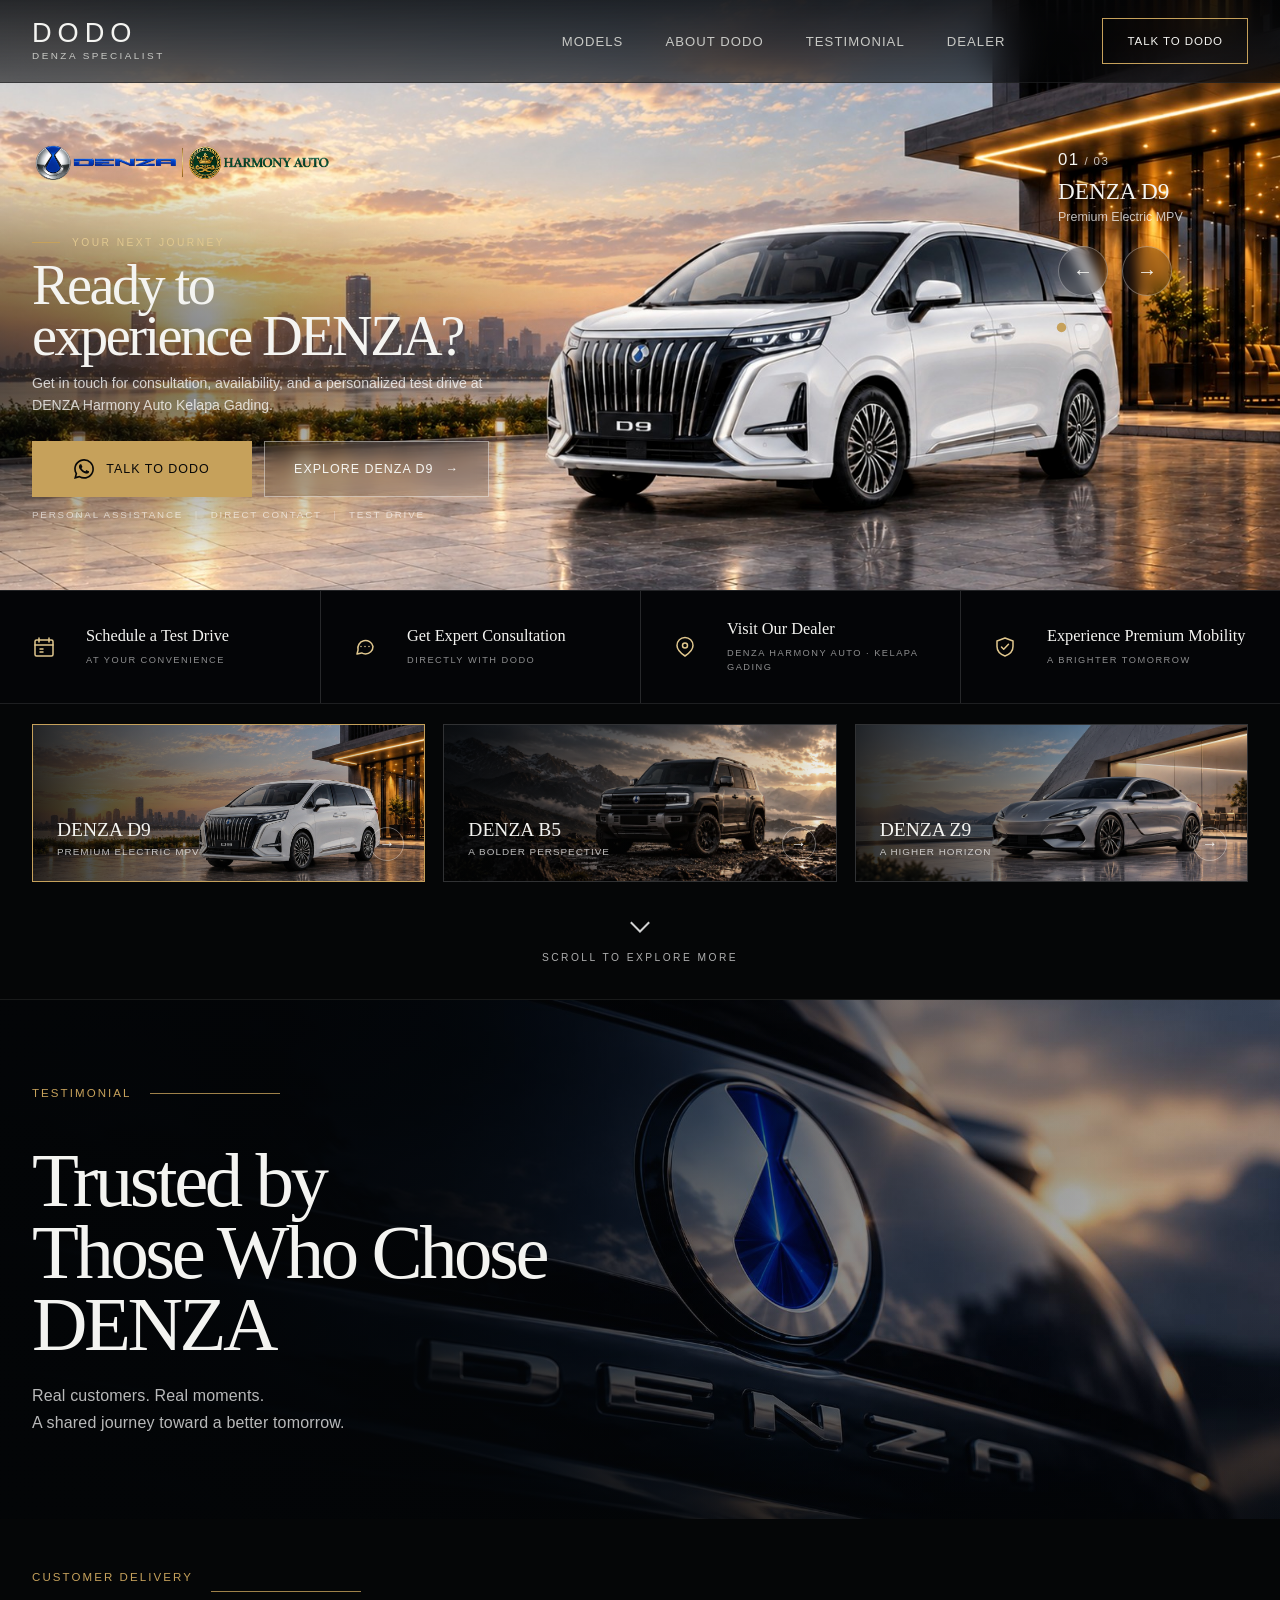
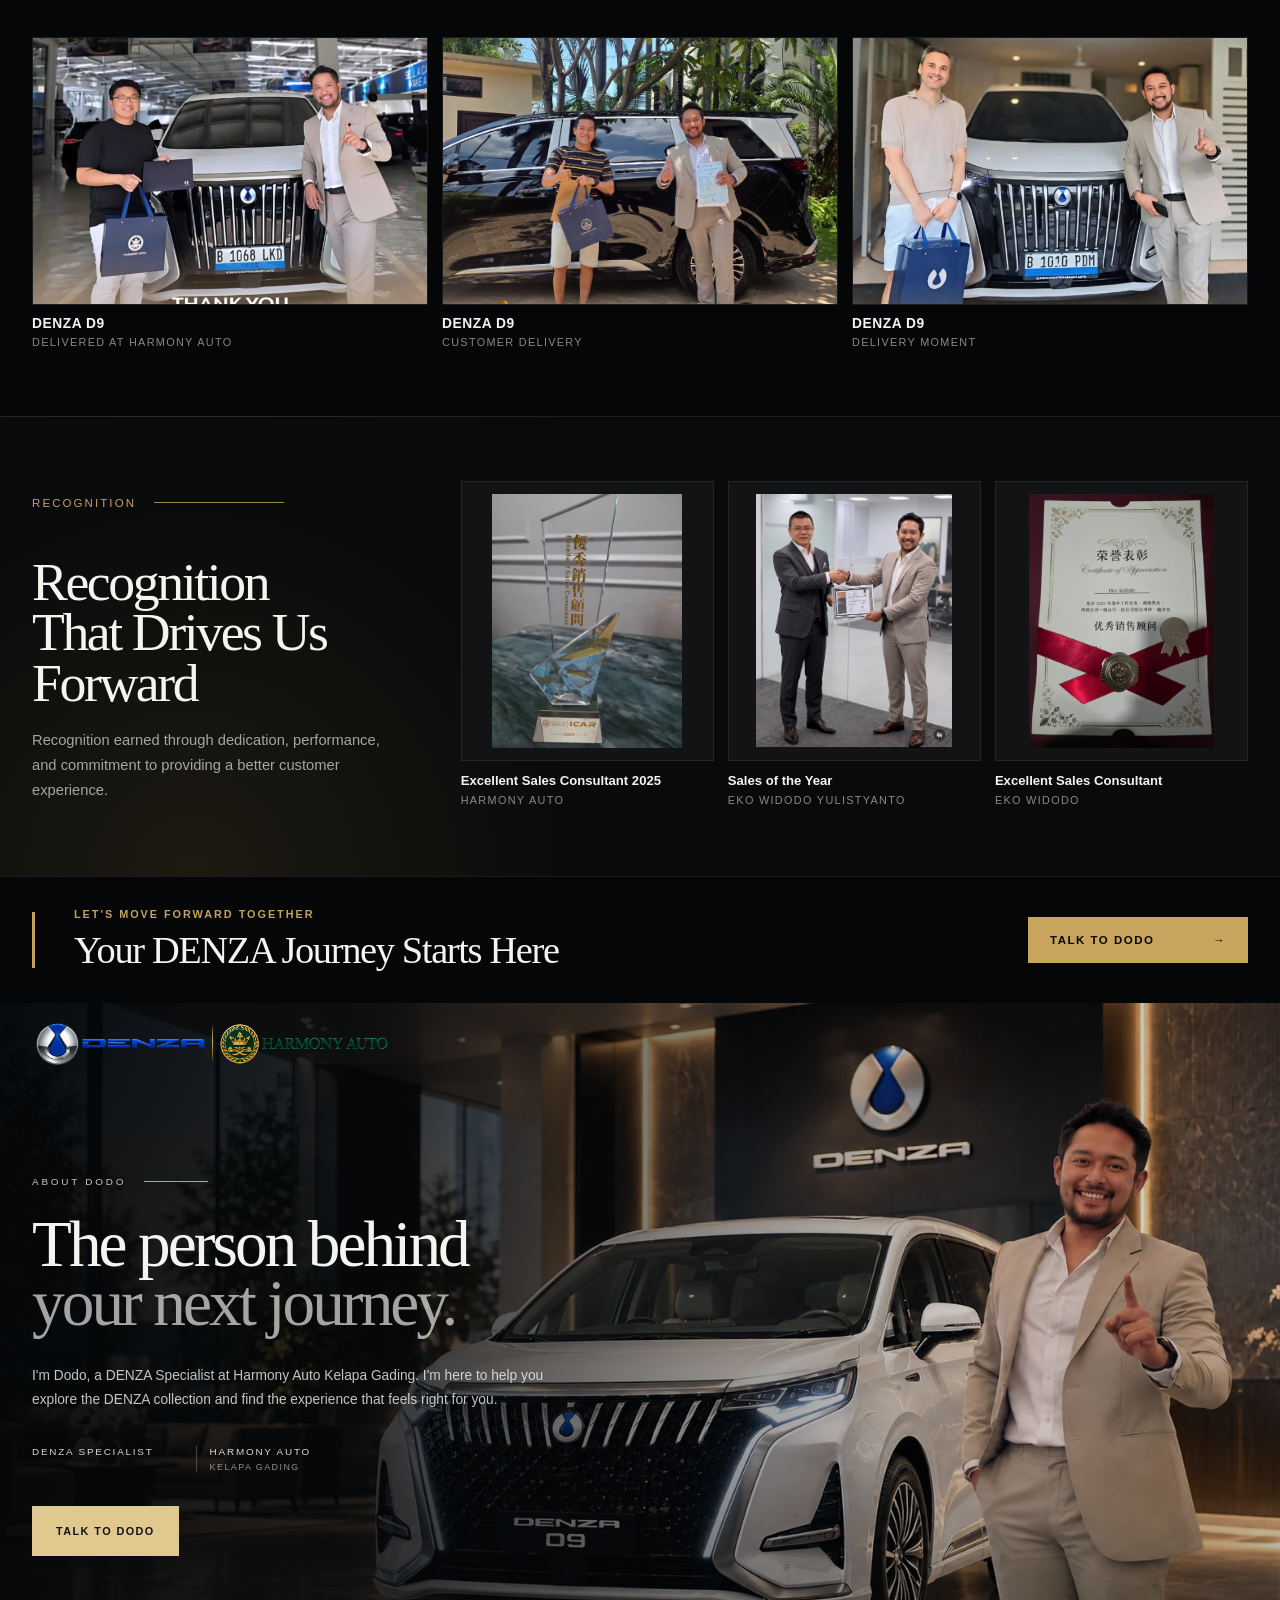
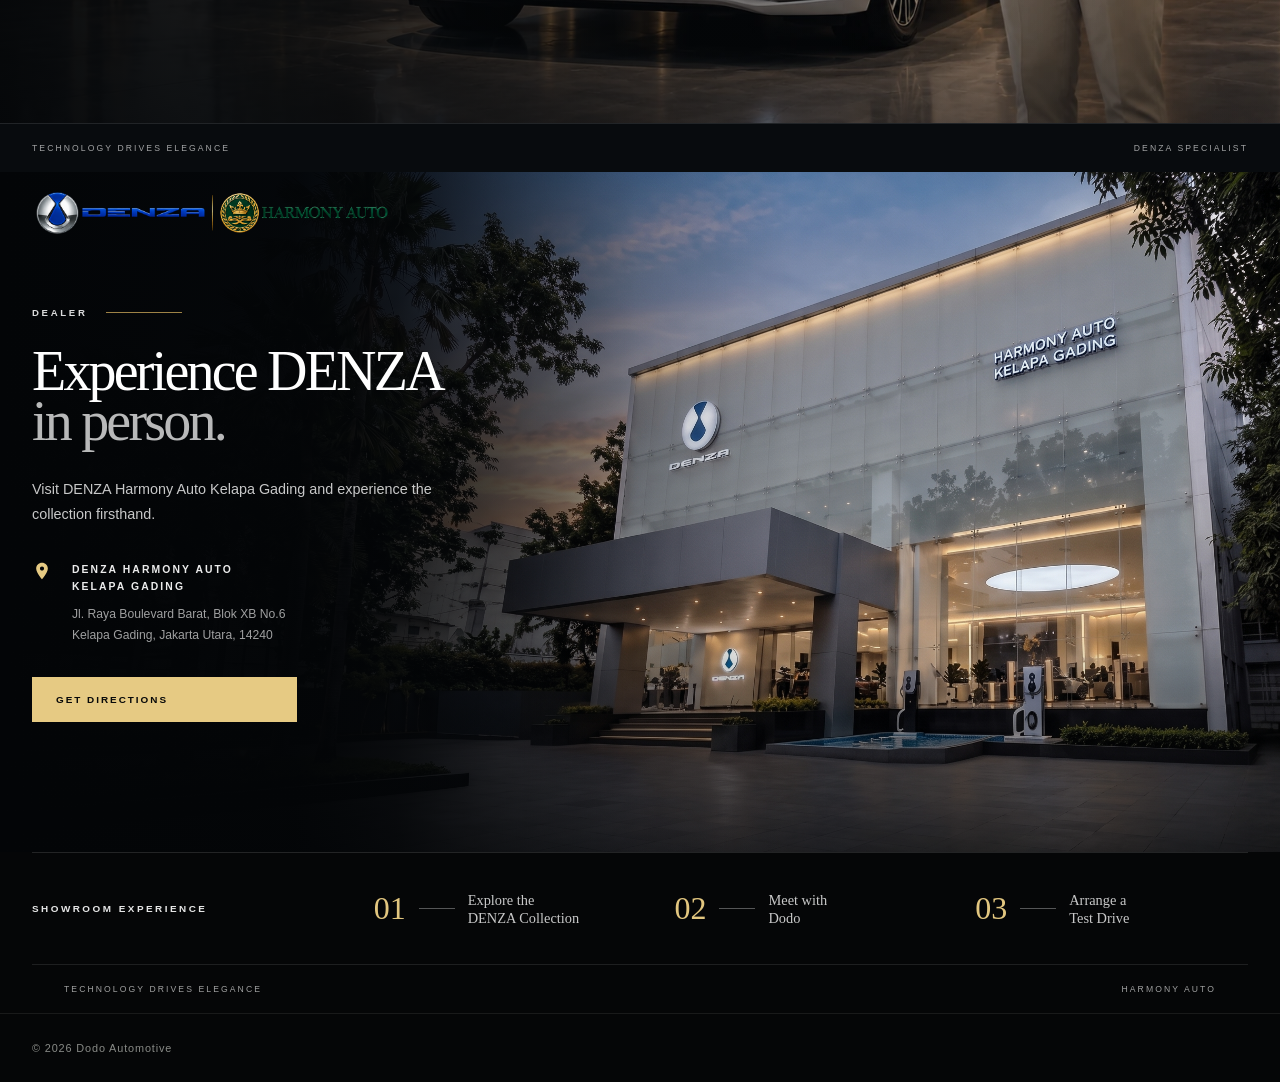
==== commit 0c3dc8d9: "change pagination" ====
--- a/index.html
+++ b/index.html
@@ -3,7 +3,7 @@
     <head>
         <meta charset="UTF-8" />
         <meta name="viewport" content="width=1200" scale="0.8" />
-        <title>Dodo — DENZA Specialist</title>
+        <title>Dodo — Authorized DENZA Sales Consultant</title>
         <meta
             name="description"
             content="Discover the DENZA D9 with Dodo, your DENZA specialist at Harmony Auto Kelapa Gading."
@@ -483,6 +483,164 @@
                     </div>
                 </section>
 
+                <section class="testimonial-section" id="testimonials">
+                    <div class="testimonial-hero">
+                        <img
+                            src="assets/images/testimonial/testimonial-denza-emblem.jpg"
+                            alt="DENZA emblem"
+                            class="testimonial-hero-image"
+                            loading="lazy"
+                        />
+
+                        <div class="testimonial-hero-overlay"></div>
+
+                        <div class="container testimonial-hero-content">
+                            <span class="section-eyebrow">TESTIMONIAL</span>
+
+                            <h2>
+                                Trusted by<br />
+                                Those Who Chose DENZA
+                            </h2>
+
+                            <p>
+                                Real customers. Real moments.<br />
+                                A shared journey toward a better tomorrow.
+                            </p>
+                        </div>
+                    </div>
+
+                    <div class="testimonial-delivery">
+                        <div class="container">
+                            <div class="testimonial-section-heading">
+                                <span class="section-eyebrow">CUSTOMER DELIVERY</span>
+                                <span class="testimonial-heading-line"></span>
+                            </div>
+
+                            <div class="testimonial-delivery-grid">
+                                <figure class="testimonial-photo">
+                                    <img
+                                        src="assets/images/testimonial/testimonial-customer-d9-01.jpeg"
+                                        alt="DENZA D9 customer delivery at Harmony Auto"
+                                        loading="lazy"
+                                    />
+                                    <figcaption>
+                                        <strong>DENZA D9</strong>
+                                        <span>DELIVERED AT HARMONY AUTO</span>
+                                    </figcaption>
+                                </figure>
+
+                                <figure class="testimonial-photo">
+                                    <img
+                                        src="assets/images/testimonial/testimonial-customer-d9-02.jpeg"
+                                        alt="DENZA D9 customer delivery"
+                                        loading="lazy"
+                                    />
+                                    <figcaption>
+                                        <strong>DENZA D9</strong>
+                                        <span>CUSTOMER DELIVERY</span>
+                                    </figcaption>
+                                </figure>
+
+                                <figure class="testimonial-photo">
+                                    <img
+                                        src="assets/images/testimonial/testimonial-customer-d9-03.jpeg"
+                                        alt="DENZA D9 customer delivery"
+                                        loading="lazy"
+                                    />
+                                    <figcaption>
+                                        <strong>DENZA D9</strong>
+                                        <span>DELIVERY MOMENT</span>
+                                    </figcaption>
+                                </figure>
+                            </div>
+                        </div>
+                    </div>
+
+                    <div class="testimonial-recognition">
+                        <div class="container testimonial-recognition-layout">
+                            <div class="testimonial-recognition-intro">
+                                <span class="section-eyebrow">RECOGNITION</span>
+
+                                <h2>
+                                    Recognition<br />
+                                    That Drives Us Forward
+                                </h2>
+
+                                <p>
+                                    Recognition earned through dedication, performance, and
+                                    commitment to providing a better customer experience.
+                                </p>
+                            </div>
+
+                            <div class="testimonial-awards-grid">
+                                <figure class="testimonial-award">
+                                    <div class="testimonial-award-image">
+                                        <img
+                                            src="assets/images/testimonial/testimonial-award-01.jpeg"
+                                            alt="Excellent Sales Consultant 2025 award"
+                                            loading="lazy"
+                                        />
+                                    </div>
+
+                                    <figcaption>
+                                        <strong>Excellent Sales Consultant 2025</strong>
+                                        <span>HARMONY AUTO</span>
+                                    </figcaption>
+                                </figure>
+
+                                <figure class="testimonial-award">
+                                    <div class="testimonial-award-image">
+                                        <img
+                                            src="assets/images/testimonial/testimonial-award-02.jpg"
+                                            alt="Sales of the Year certificate"
+                                            loading="lazy"
+                                        />
+                                    </div>
+
+                                    <figcaption>
+                                        <strong>Sales of the Year</strong>
+                                        <span>EKO WIDODO YULISTYANTO</span>
+                                    </figcaption>
+                                </figure>
+
+                                <figure class="testimonial-award">
+                                    <div class="testimonial-award-image">
+                                        <img
+                                            src="assets/images/testimonial/testimonial-award-03.jpeg"
+                                            alt="Excellent Sales Consultant certificate"
+                                            loading="lazy"
+                                        />
+                                    </div>
+
+                                    <figcaption>
+                                        <strong>Excellent Sales Consultant</strong>
+                                        <span>EKO WIDODO</span>
+                                    </figcaption>
+                                </figure>
+                            </div>
+                        </div>
+                    </div>
+
+                    <div class="testimonial-closing">
+                        <div class="container testimonial-closing-inner">
+                            <div class="testimonial-closing-copy">
+                                <span>LET'S MOVE FORWARD TOGETHER</span>
+                                <h2>Your DENZA Journey Starts Here</h2>
+                            </div>
+
+                            <a
+                                href="https://wa.me/6288294745477?text=Hi%20Dodo%2C%20I'd%20like%20to%20learn%20more%20about%20DENZA."
+                                class="testimonial-closing-cta"
+                                target="_blank"
+                                rel="noopener noreferrer"
+                            >
+                                <span>Talk to Dodo</span>
+                                <span aria-hidden="true">→</span>
+                            </a>
+                        </div>
+                    </div>
+                </section>
+
                 <section class="about-dodo-section" id="about-dodo">
                     <div class="about-dodo-visual">
                         <img
@@ -540,164 +698,6 @@
                     <div class="model-footer-line">
                         <span>Technology drives elegance</span>
                         <span>DENZA SPECIALIST</span>
-                    </div>
-                </section>
-
-                <section class="testimonial-section" id="testimonials">
-                    <div class="testimonial-hero">
-                        <img
-                            src="assets/images/testimonial/testimonial-denza-emblem.jpg"
-                            alt="DENZA emblem"
-                            class="testimonial-hero-image"
-                            loading="lazy"
-                        />
-
-                        <div class="testimonial-hero-overlay"></div>
-
-                        <div class="container testimonial-hero-content">
-                            <span class="section-eyebrow">TESTIMONIAL</span>
-
-                            <h2>
-                                Trusted by<br />
-                                Those Who Chose DENZA
-                            </h2>
-
-                            <p>
-                                Real customers. Real moments.<br />
-                                A shared journey toward a better tomorrow.
-                            </p>
-                        </div>
-                    </div>
-
-                    <div class="testimonial-delivery">
-                        <div class="container">
-                            <div class="testimonial-section-heading">
-                                <span class="section-eyebrow">CUSTOMER DELIVERY</span>
-                                <span class="testimonial-heading-line"></span>
-                            </div>
-
-                            <div class="testimonial-delivery-grid">
-                                <figure class="testimonial-photo">
-                                    <img
-                                        src="assets/images/testimonial/testimonial-customer-d9-01.jpeg"
-                                        alt="DENZA D9 customer delivery at Harmony Auto"
-                                        loading="lazy"
-                                    />
-                                    <figcaption>
-                                        <strong>DENZA D9</strong>
-                                        <span>DELIVERED AT HARMONY AUTO</span>
-                                    </figcaption>
-                                </figure>
-
-                                <figure class="testimonial-photo">
-                                    <img
-                                        src="assets/images/testimonial/testimonial-customer-d9-02.jpeg"
-                                        alt="DENZA D9 customer delivery"
-                                        loading="lazy"
-                                    />
-                                    <figcaption>
-                                        <strong>DENZA D9</strong>
-                                        <span>CUSTOMER DELIVERY</span>
-                                    </figcaption>
-                                </figure>
-
-                                <figure class="testimonial-photo">
-                                    <img
-                                        src="assets/images/testimonial/testimonial-customer-d9-03.jpeg"
-                                        alt="DENZA D9 customer delivery"
-                                        loading="lazy"
-                                    />
-                                    <figcaption>
-                                        <strong>DENZA D9</strong>
-                                        <span>DELIVERY MOMENT</span>
-                                    </figcaption>
-                                </figure>
-                            </div>
-                        </div>
-                    </div>
-
-                    <div class="testimonial-recognition">
-                        <div class="container testimonial-recognition-layout">
-                            <div class="testimonial-recognition-intro">
-                                <span class="section-eyebrow">RECOGNITION</span>
-
-                                <h2>
-                                    Recognition<br />
-                                    That Drives Us Forward
-                                </h2>
-
-                                <p>
-                                    Recognition earned through dedication, performance, and
-                                    commitment to providing a better customer experience.
-                                </p>
-                            </div>
-
-                            <div class="testimonial-awards-grid">
-                                <figure class="testimonial-award">
-                                    <div class="testimonial-award-image">
-                                        <img
-                                            src="assets/images/testimonial/testimonial-award-01.jpeg"
-                                            alt="Excellent Sales Consultant 2025 award"
-                                            loading="lazy"
-                                        />
-                                    </div>
-
-                                    <figcaption>
-                                        <strong>Excellent Sales Consultant 2025</strong>
-                                        <span>HARMONY AUTO</span>
-                                    </figcaption>
-                                </figure>
-
-                                <figure class="testimonial-award">
-                                    <div class="testimonial-award-image">
-                                        <img
-                                            src="assets/images/testimonial/testimonial-award-02.jpg"
-                                            alt="Sales of the Year certificate"
-                                            loading="lazy"
-                                        />
-                                    </div>
-
-                                    <figcaption>
-                                        <strong>Sales of the Year</strong>
-                                        <span>EKO WIDODO YULISTYANTO</span>
-                                    </figcaption>
-                                </figure>
-
-                                <figure class="testimonial-award">
-                                    <div class="testimonial-award-image">
-                                        <img
-                                            src="assets/images/testimonial/testimonial-award-03.jpeg"
-                                            alt="Excellent Sales Consultant certificate"
-                                            loading="lazy"
-                                        />
-                                    </div>
-
-                                    <figcaption>
-                                        <strong>Excellent Sales Consultant</strong>
-                                        <span>EKO WIDODO</span>
-                                    </figcaption>
-                                </figure>
-                            </div>
-                        </div>
-                    </div>
-
-                    <div class="testimonial-closing">
-                        <div class="container testimonial-closing-inner">
-                            <div class="testimonial-closing-copy">
-                                <span>LET'S MOVE FORWARD TOGETHER</span>
-                                <h2>Your DENZA Journey Starts Here</h2>
-                            </div>
-
-                            <a
-                                href="https://wa.me/6288294745477?text=Hi%20Dodo%2C%20I'd%20like%20to%20learn%20more%20about%20DENZA."
-                                class="testimonial-closing-cta"
-                                target="_blank"
-                                rel="noopener noreferrer"
-                            >
-                                <span>Talk to Dodo</span>
-                                <span aria-hidden="true">→</span>
-                            </a>
-                        </div>
                     </div>
                 </section>
 
--- a/css/style.css
+++ b/css/style.css
@@ -5245,21 +5245,26 @@
     bottom: 18px;
     z-index: 9999;
 
-    width: 66px;
-    height: 66px;
+    width: 165px;
+    height: 165px;
 
     display: grid;
     place-items: center;
 
-    border-radius: 50%;
-    background: #8a6a2f;
+    border-radius: 35%;
+    background: #25d366;
     color: #ffffff;
 
     box-shadow: 0 8px 24px rgba(0, 0, 0, 0.28);
 }
 
 body.is-mobile-device .mobile-whatsapp-button svg {
-    width: 36px;
-    height: 36px;
+    width: 115px;
+    height: 115px;
     fill: currentColor;
 }
+
+/* Hide homepage lineup section */
+.denza-lineup-section {
+    display: none;
+}
